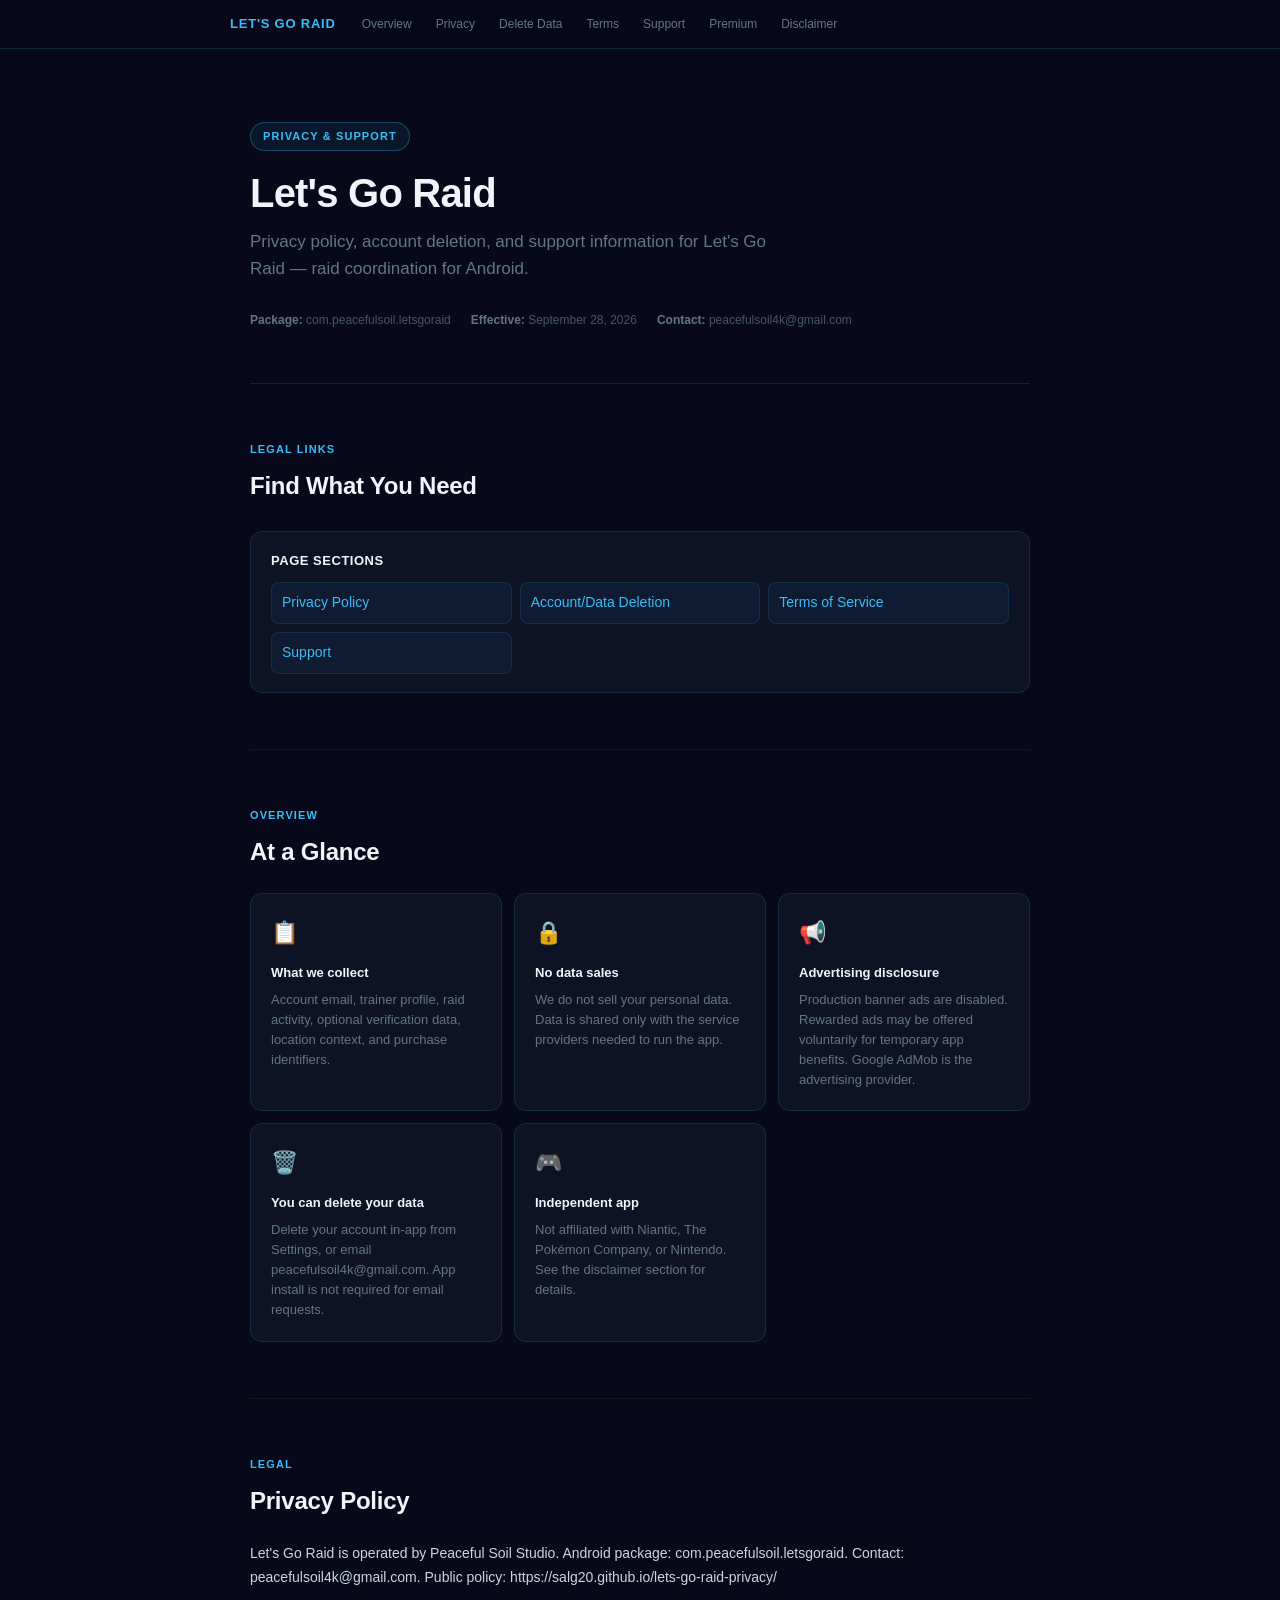
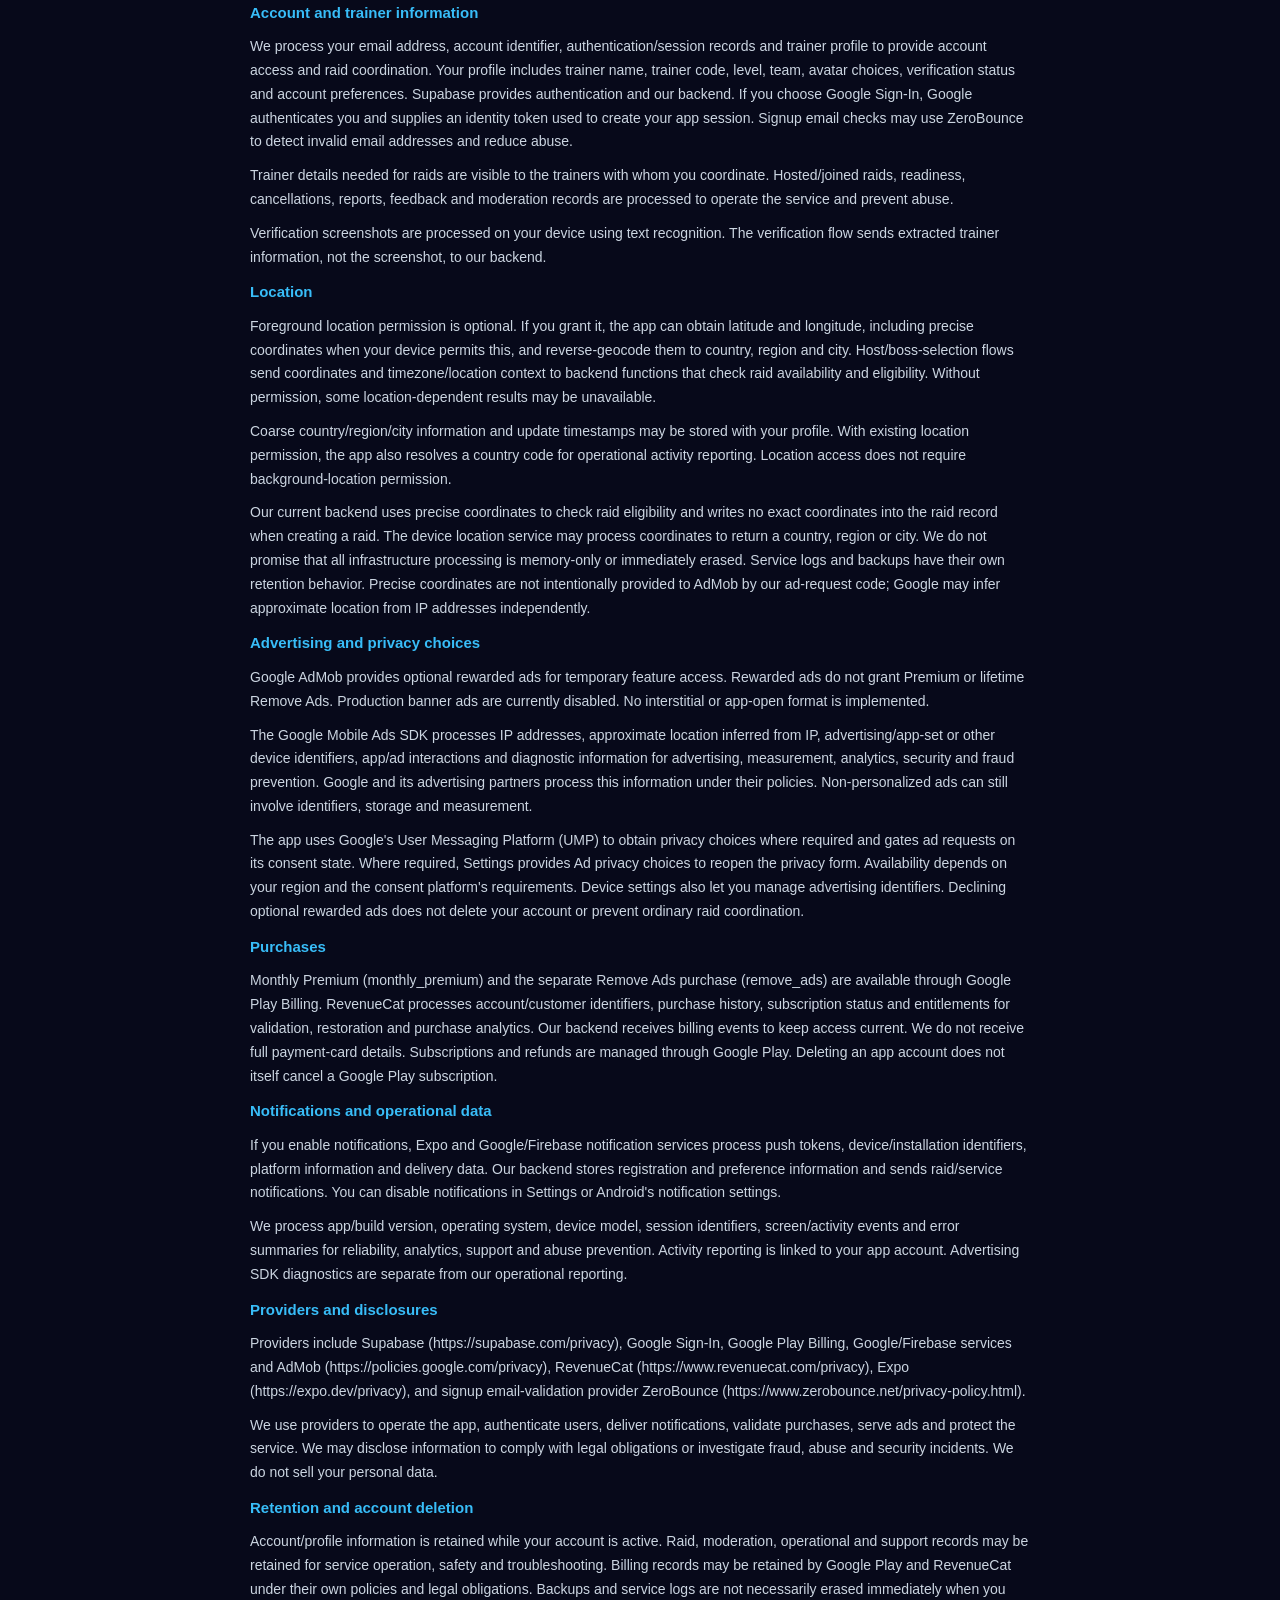
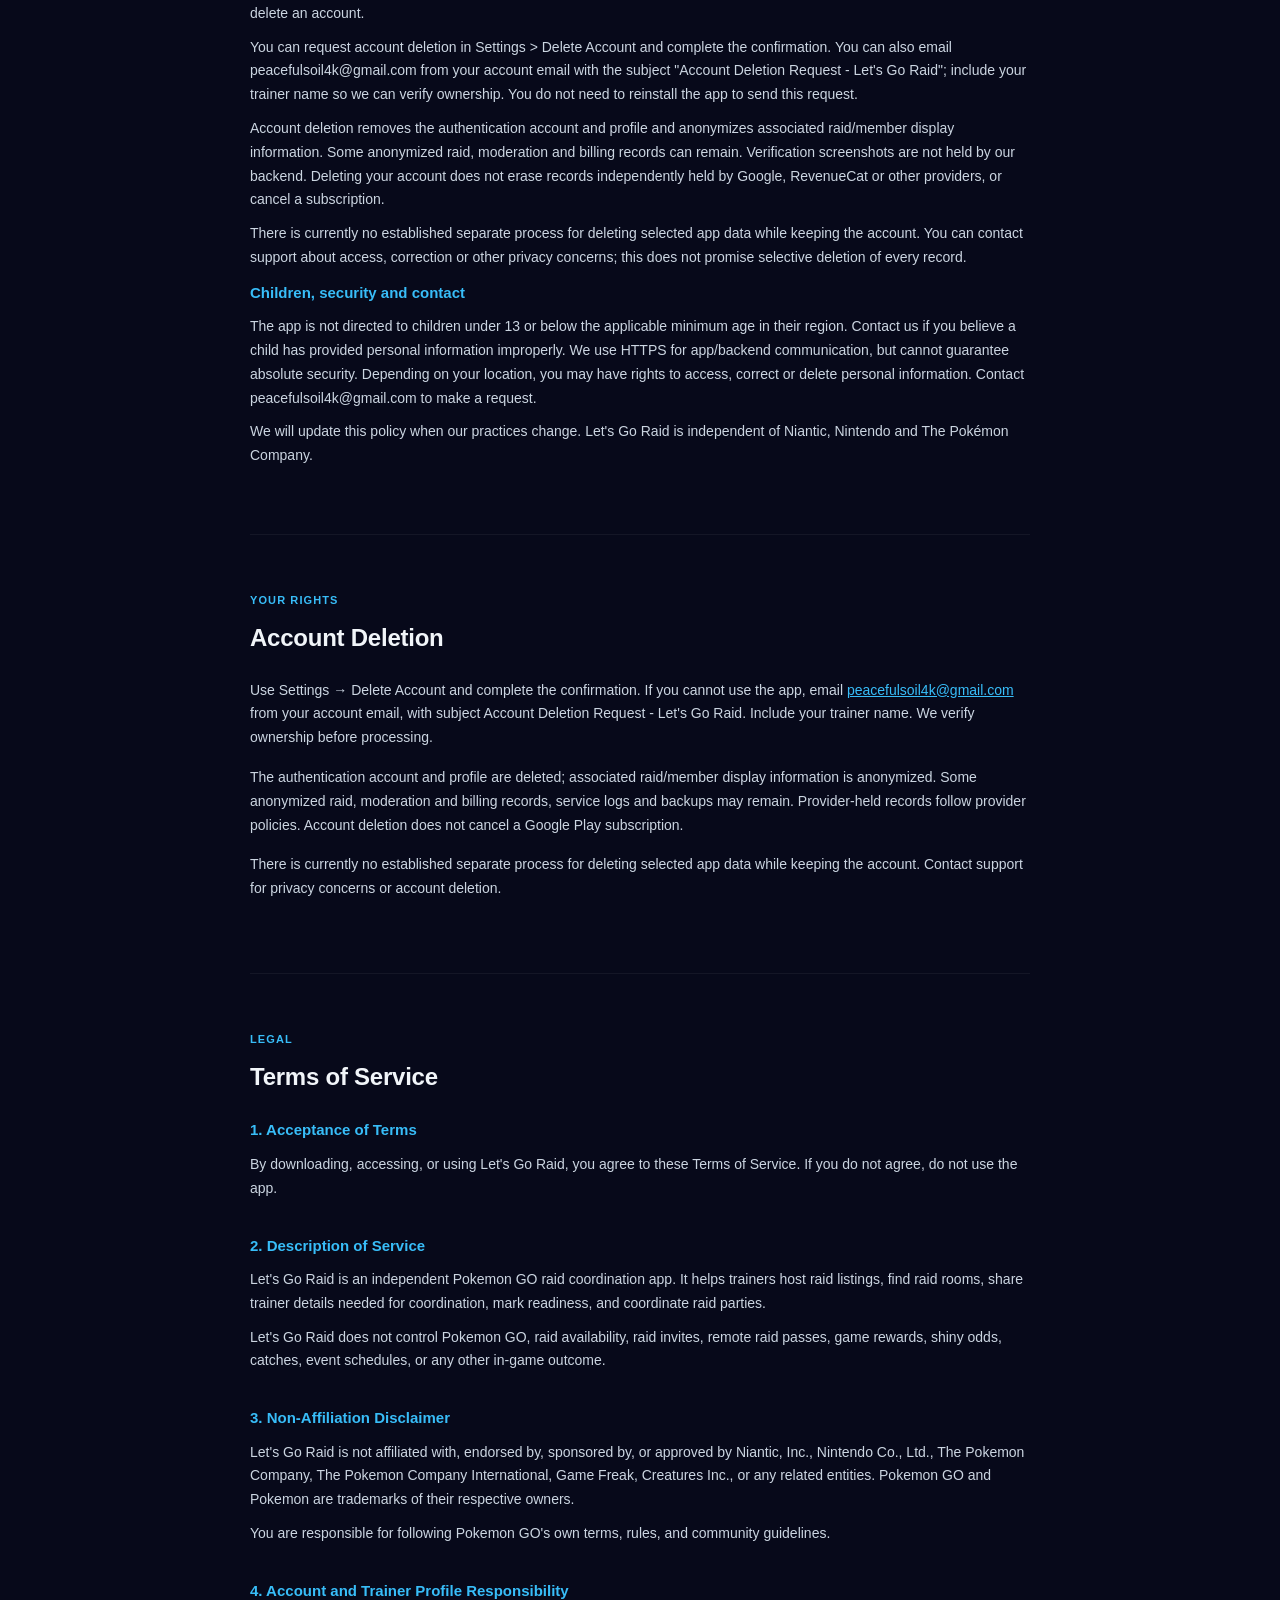
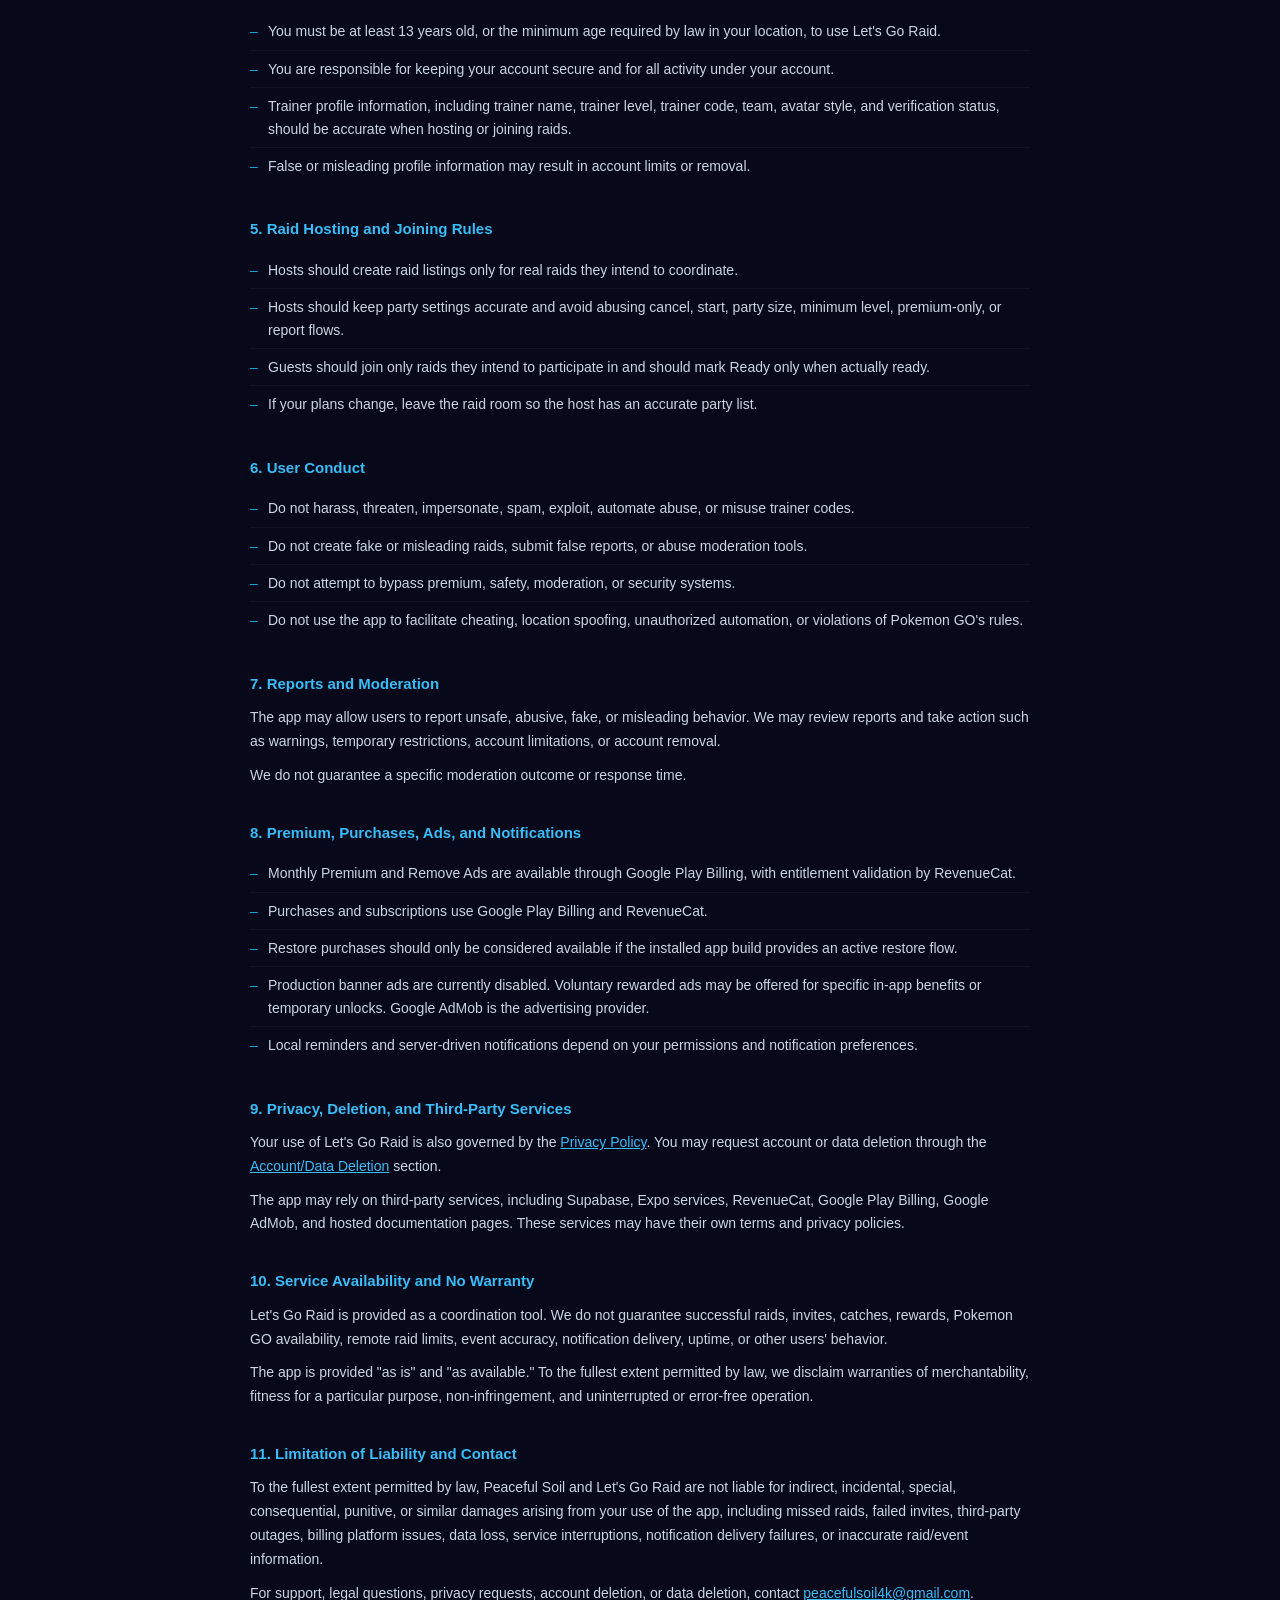
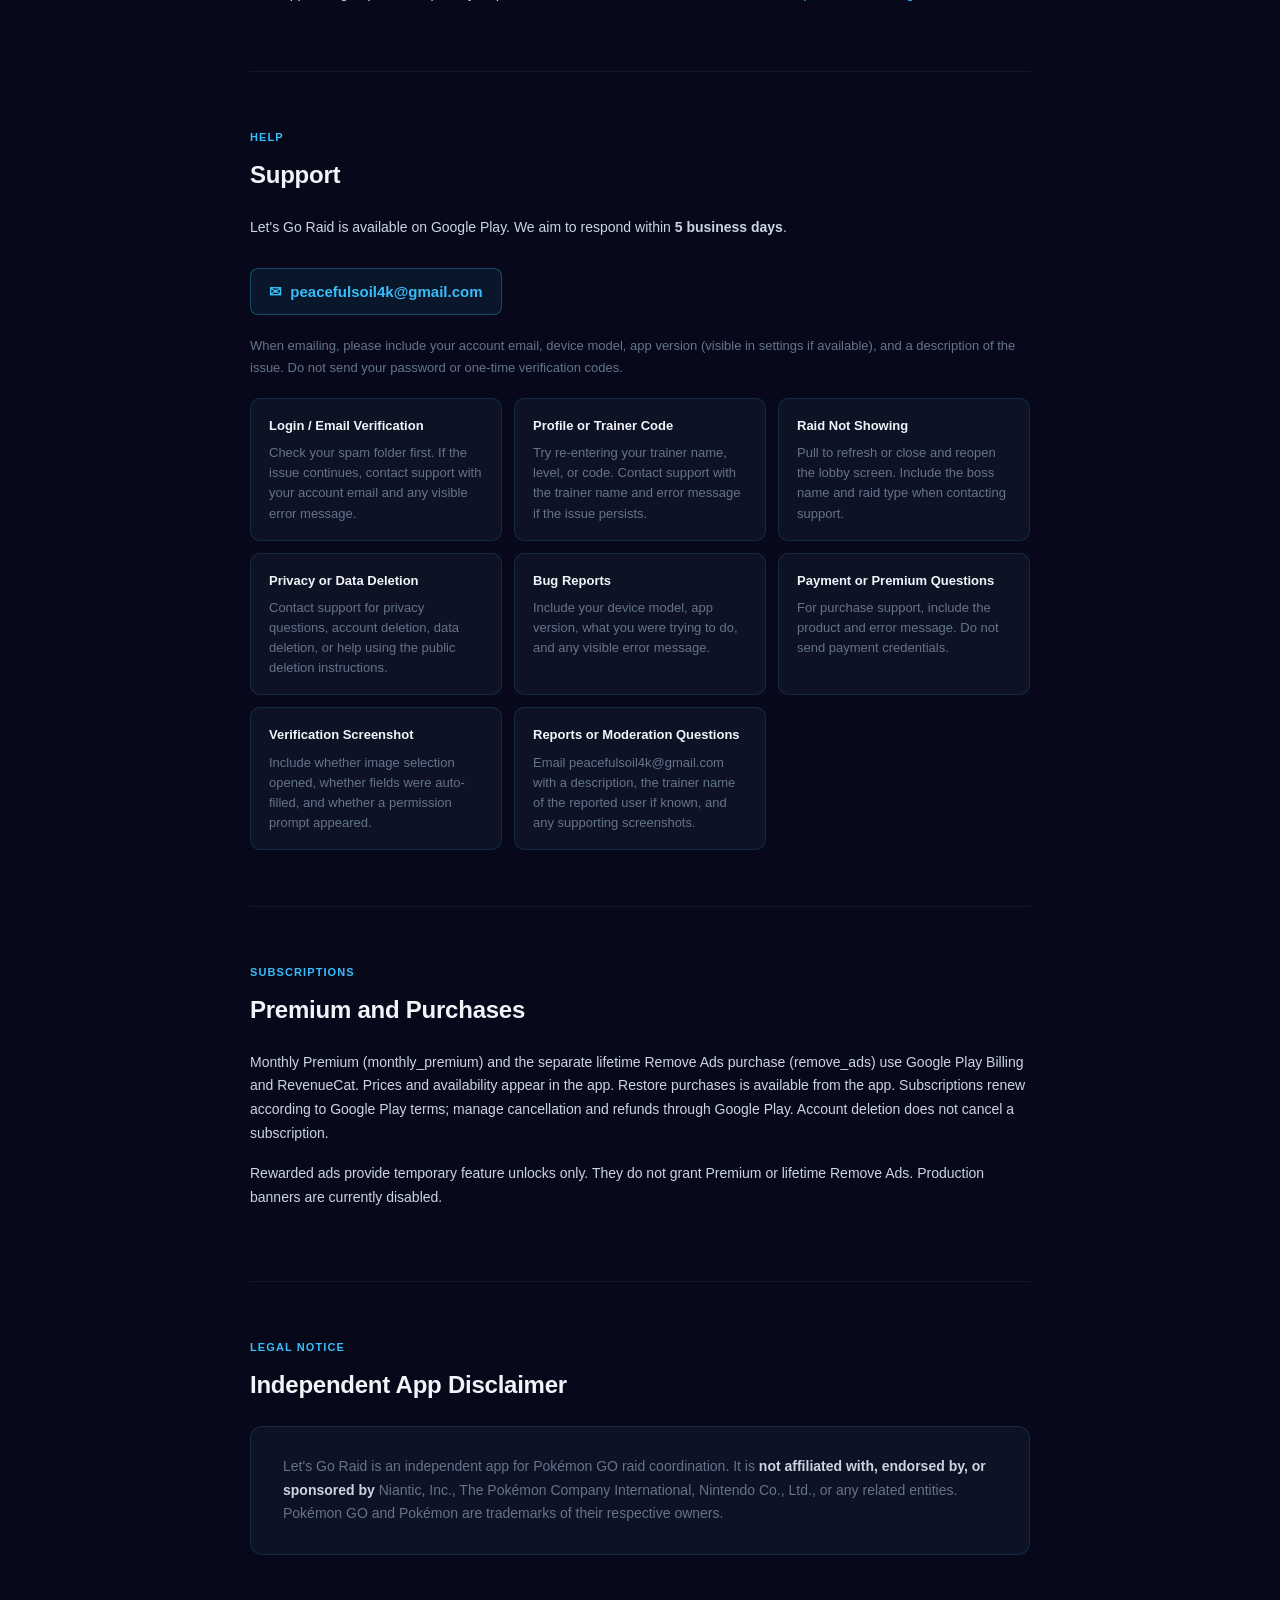
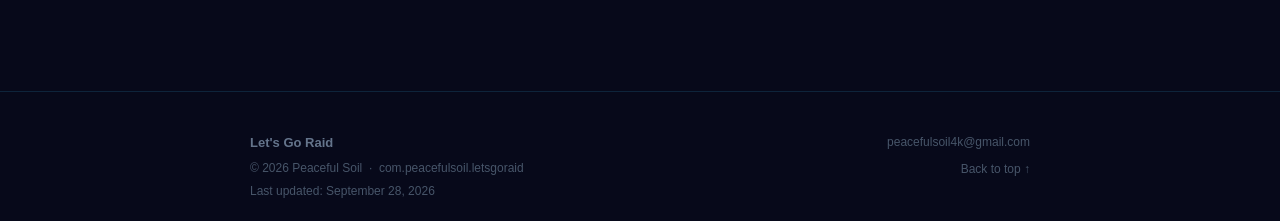
==== index.html @ a59a5933 "Update privacy disclosures and account deletion guidance" ====
<!DOCTYPE html>
<html lang="en">
<head>
  <meta charset="UTF-8" />
  <meta name="viewport" content="width=device-width, initial-scale=1.0" />
  <title>Let's Go Raid – Privacy &amp; Support</title>
  <style>
    *, *::before, *::after { box-sizing: border-box; margin: 0; padding: 0; }

    :root {
      --bg: #07091a;
      --surface: #0d1225;
      --surface2: #111830;
      --border: rgba(56, 189, 248, 0.15);
      --border-strong: rgba(56, 189, 248, 0.3);
      --accent: #38bdf8;
      --accent-dim: #0ea5e9;
      --accent-glow: rgba(56, 189, 248, 0.08);
      --text: #cbd5e1;
      --text-bright: #f1f5f9;
      --text-muted: #64748b;
      --text-dim: #475569;
      --green: #34d399;
      --green-bg: rgba(52, 211, 153, 0.07);
      --green-border: rgba(52, 211, 153, 0.28);
    }

    html { scroll-behavior: smooth; }

    body {
      font-family: -apple-system, BlinkMacSystemFont, "Segoe UI", Roboto, Helvetica, Arial, sans-serif;
      background: var(--bg);
      color: var(--text);
      line-height: 1.7;
    }

    /* NAV */
    nav {
      position: sticky;
      top: 0;
      z-index: 50;
      background: rgba(7, 9, 26, 0.94);
      backdrop-filter: blur(12px);
      border-bottom: 1px solid var(--border);
      padding: 0 20px;
    }
    .nav-inner {
      max-width: 820px;
      margin: 0 auto;
      display: flex;
      align-items: center;
      gap: 4px;
      height: 48px;
      overflow-x: auto;
      scrollbar-width: none;
    }
    .nav-inner::-webkit-scrollbar { display: none; }
    .nav-brand {
      font-size: 13px;
      font-weight: 800;
      color: var(--accent);
      letter-spacing: 0.06em;
      text-transform: uppercase;
      white-space: nowrap;
      margin-right: 12px;
      text-decoration: none;
    }
    .nav-link {
      font-size: 12px;
      color: var(--text-muted);
      text-decoration: none;
      white-space: nowrap;
      padding: 6px 10px;
      border-radius: 6px;
      transition: color 0.2s, background 0.2s;
    }
    .nav-link:hover { color: var(--accent); background: var(--accent-glow); }

    /* LAYOUT */
    .container {
      max-width: 820px;
      margin: 0 auto;
      padding: 0 20px 80px;
    }

    /* HERO */
    .hero {
      padding: 72px 0 52px;
      border-bottom: 1px solid var(--border);
    }
    .hero-badge {
      display: inline-flex;
      align-items: center;
      gap: 6px;
      font-size: 11px;
      font-weight: 700;
      letter-spacing: 0.1em;
      text-transform: uppercase;
      color: var(--accent);
      background: var(--accent-glow);
      border: 1px solid var(--border-strong);
      border-radius: 999px;
      padding: 4px 12px;
      margin-bottom: 20px;
    }
    .hero h1 {
      font-size: 40px;
      font-weight: 900;
      color: var(--text-bright);
      line-height: 1.12;
      margin-bottom: 14px;
      letter-spacing: -0.02em;
    }
    .hero-sub {
      font-size: 17px;
      color: var(--text-muted);
      margin-bottom: 28px;
      max-width: 520px;
      line-height: 1.55;
    }
    .hero-meta {
      display: flex;
      flex-wrap: wrap;
      gap: 20px;
    }
    .hero-meta-item {
      font-size: 12px;
      color: var(--text-dim);
    }
    .hero-meta-item strong { color: var(--text-muted); }

    /* SECTION */
    section {
      padding: 56px 0;
      border-bottom: 1px solid rgba(255,255,255,0.05);
    }
    section:last-of-type { border-bottom: none; }
    .section-label {
      font-size: 11px;
      font-weight: 700;
      letter-spacing: 0.1em;
      text-transform: uppercase;
      color: var(--accent);
      margin-bottom: 8px;
    }
    .section-title {
      font-size: 24px;
      font-weight: 800;
      color: var(--text-bright);
      margin-bottom: 20px;
      letter-spacing: -0.01em;
    }

    /* SUMMARY CARDS */
    .cards-grid {
      display: grid;
      grid-template-columns: repeat(auto-fill, minmax(230px, 1fr));
      gap: 12px;
      margin-top: 4px;
    }
    .card {
      background: var(--surface);
      border: 1px solid var(--border);
      border-radius: 12px;
      padding: 20px;
      transition: border-color 0.2s, background 0.2s;
    }
    .card:hover {
      border-color: var(--border-strong);
      background: var(--surface2);
    }
    .card-icon { font-size: 22px; margin-bottom: 10px; display: block; }
    .card-title {
      font-size: 13px;
      font-weight: 700;
      color: var(--text-bright);
      margin-bottom: 6px;
    }
    .card-body {
      font-size: 13px;
      color: var(--text-muted);
      line-height: 1.55;
    }

    /* TABLE OF CONTENTS */
    .toc-panel {
      background: var(--surface);
      border: 1px solid var(--border);
      border-radius: 12px;
      padding: 18px 20px;
      margin-top: 24px;
    }
    .toc-title {
      font-size: 13px;
      font-weight: 800;
      color: var(--text-bright);
      margin-bottom: 10px;
      letter-spacing: 0.04em;
      text-transform: uppercase;
    }
    .toc-links {
      display: grid;
      grid-template-columns: repeat(auto-fit, minmax(180px, 1fr));
      gap: 8px;
    }
    .toc-links a {
      color: var(--accent);
      text-decoration: none;
      font-size: 14px;
      padding: 8px 10px;
      border-radius: 8px;
      background: rgba(56, 189, 248, 0.06);
      border: 1px solid rgba(56, 189, 248, 0.12);
    }
    .toc-links a:hover { background: var(--accent-glow); }
    /* POLICY CONTENT */
    .policy-section { margin-bottom: 32px; }
    .policy-section:last-child { margin-bottom: 0; }
    .policy-h2 {
      font-size: 15px;
      font-weight: 700;
      color: var(--accent);
      margin-bottom: 10px;
    }
    .policy-p {
      font-size: 14px;
      color: var(--text);
      margin-bottom: 10px;
      line-height: 1.7;
    }
    .policy-ul {
      list-style: none;
      margin: 8px 0 12px;
      padding: 0;
    }
    .policy-ul li {
      font-size: 14px;
      color: var(--text);
      padding: 7px 0 7px 18px;
      border-bottom: 1px solid rgba(255,255,255,0.04);
      position: relative;
      line-height: 1.6;
    }
    .policy-ul li::before {
      content: "–";
      position: absolute;
      left: 0;
      color: var(--accent-dim);
    }
    .policy-ul li:last-child { border-bottom: none; }
    .policy-ul li strong { color: var(--text-bright); }
    .policy-ul a { color: var(--accent); }

    /* CALLOUT BOXES */
    .callout {
      border-radius: 10px;
      padding: 20px 24px;
      margin: 20px 0;
    }
    .callout-green {
      background: var(--green-bg);
      border: 1px solid var(--green-border);
    }
    .callout-blue {
      background: var(--accent-glow);
      border: 1px solid var(--border-strong);
    }
    .callout-title {
      font-size: 13px;
      font-weight: 700;
      margin-bottom: 10px;
    }
    .callout-green .callout-title { color: var(--green); }
    .callout-blue .callout-title { color: var(--accent); }
    .callout-body {
      font-size: 14px;
      color: var(--text);
      line-height: 1.65;
    }
    .callout-body a { color: var(--accent); }
    .callout-body strong { color: var(--text-bright); }

    /* DELETION STEPS */
    .deletion-steps {
      display: grid;
      grid-template-columns: repeat(auto-fill, minmax(210px, 1fr));
      gap: 12px;
      margin: 20px 0;
    }
    .deletion-step {
      background: var(--surface);
      border: 1px solid var(--border);
      border-radius: 10px;
      padding: 16px 18px;
    }
    .deletion-step-num {
      font-size: 11px;
      font-weight: 700;
      color: var(--accent);
      letter-spacing: 0.08em;
      text-transform: uppercase;
      margin-bottom: 6px;
    }
    .deletion-step-title {
      font-size: 13px;
      font-weight: 700;
      color: var(--text-bright);
      margin-bottom: 4px;
    }
    .deletion-step-body {
      font-size: 13px;
      color: var(--text-muted);
      line-height: 1.5;
    }
    .deletion-step-body a { color: var(--accent); }
    .deletion-step-body em { font-style: italic; }

    /* SUPPORT TOPICS */
    .support-topics {
      display: grid;
      grid-template-columns: repeat(auto-fill, minmax(250px, 1fr));
      gap: 12px;
      margin-top: 20px;
    }
    .support-topic {
      background: var(--surface);
      border: 1px solid var(--border);
      border-radius: 10px;
      padding: 16px 18px;
    }
    .support-topic-title {
      font-size: 13px;
      font-weight: 700;
      color: var(--text-bright);
      margin-bottom: 6px;
    }
    .support-topic-body {
      font-size: 13px;
      color: var(--text-muted);
      line-height: 1.55;
    }

    /* EMAIL BUTTON */
    a { color: var(--accent); text-decoration: underline; }
    .email-link {
      display: inline-flex;
      align-items: center;
      gap: 8px;
      font-size: 15px;
      font-weight: 600;
      color: var(--accent);
      text-decoration: none;
      background: var(--accent-glow);
      border: 1px solid var(--border-strong);
      border-radius: 8px;
      padding: 10px 18px;
      margin: 12px 0;
      transition: background 0.2s, border-color 0.2s;
    }
    .email-link:hover {
      background: rgba(56, 189, 248, 0.14);
      border-color: var(--accent);
    }

    /* DISCLAIMER */
    .disclaimer-box {
      background: var(--surface);
      border: 1px solid var(--border);
      border-radius: 12px;
      padding: 28px 32px;
    }
    .disclaimer-box p {
      font-size: 14px;
      color: var(--text-muted);
      line-height: 1.7;
    }
    .disclaimer-box strong { color: var(--text); }

    /* FOOTER */
    footer {
      padding: 40px 0 20px;
      border-top: 1px solid var(--border);
    }
    .footer-inner {
      display: flex;
      flex-wrap: wrap;
      justify-content: space-between;
      align-items: flex-start;
      gap: 16px;
    }
    .footer-brand {
      font-size: 13px;
      font-weight: 700;
      color: var(--text-muted);
    }
    .footer-copy {
      font-size: 12px;
      color: var(--text-dim);
      margin-top: 4px;
    }
    .footer-links {
      display: flex;
      flex-direction: column;
      align-items: flex-end;
      gap: 6px;
    }
    .footer-links a {
      font-size: 12px;
      color: var(--text-dim);
      text-decoration: none;
    }
    .footer-links a:hover { color: var(--accent); }

    /* BODY HELPERS */
    .body-text {
      font-size: 14px;
      color: var(--text);
      margin-bottom: 16px;
      line-height: 1.7;
    }
    .body-text-muted {
      font-size: 13px;
      color: var(--text-muted);
      margin-bottom: 16px;
      line-height: 1.65;
    }

    /* RESPONSIVE */
    @media (max-width: 600px) {
      .hero h1 { font-size: 28px; }
      .hero-sub { font-size: 15px; }
      .section-title { font-size: 20px; }
      .cards-grid { grid-template-columns: 1fr; }
      .deletion-steps { grid-template-columns: 1fr; }
      .support-topics { grid-template-columns: 1fr; }
      .disclaimer-box { padding: 20px; }
      .footer-links { align-items: flex-start; }
      nav { padding: 0 12px; }
      .container { padding: 0 16px 60px; }
      .callout { padding: 16px 18px; }
    }
  </style>
</head>
<body>

  <!-- STICKY NAV -->
  <nav>
    <div class="nav-inner">
      <a class="nav-brand" href="#top">Let's Go Raid</a>
      <a class="nav-link" href="#summary">Overview</a>
      <a class="nav-link" href="#privacy">Privacy</a>
      <a class="nav-link" href="#deletion">Delete Data</a>
      <a class="nav-link" href="#terms">Terms</a>
      <a class="nav-link" href="#support">Support</a>
      <a class="nav-link" href="#premium">Premium</a>
      <a class="nav-link" href="#disclaimer">Disclaimer</a>
    </div>
  </nav>

  <div class="container" id="top">

    <!-- HERO -->
    <div class="hero">
      <div class="hero-badge">Privacy &amp; Support</div>
      <h1>Let's Go Raid</h1>
      <p class="hero-sub">Privacy policy, account deletion, and support information for Let's Go Raid — raid coordination for Android.</p>
      <div class="hero-meta">
        <span class="hero-meta-item"><strong>Package:</strong> com.peacefulsoil.letsgoraid</span>
        <span class="hero-meta-item"><strong>Effective:</strong> September 28, 2026</span>
        <span class="hero-meta-item"><strong>Contact:</strong> peacefulsoil4k@gmail.com</span>
      </div>
    </div>

    <!-- TABLE OF CONTENTS -->
    <section id="toc">
      <div class="section-label">Legal Links</div>
      <div class="section-title">Find What You Need</div>
      <div class="toc-panel">
        <div class="toc-title">Page sections</div>
        <div class="toc-links">
          <a href="#privacy">Privacy Policy</a>
          <a href="#deletion">Account/Data Deletion</a>
          <a href="#terms">Terms of Service</a>
          <a href="#support">Support</a>
        </div>
      </div>
    </section>
    <!-- QUICK SUMMARY -->
    <section id="summary">
      <div class="section-label">Overview</div>
      <div class="section-title">At a Glance</div>
      <div class="cards-grid">
        <div class="card">
          <span class="card-icon">📋</span>
          <div class="card-title">What we collect</div>
          <div class="card-body">Account email, trainer profile, raid activity, optional verification data, location context, and purchase identifiers.</div>
        </div>
        <div class="card">
          <span class="card-icon">🔒</span>
          <div class="card-title">No data sales</div>
          <div class="card-body">We do not sell your personal data. Data is shared only with the service providers needed to run the app.</div>
        </div>
        <div class="card">
          <span class="card-icon">📢</span>
          <div class="card-title">Advertising disclosure</div>
          <div class="card-body">Production banner ads are disabled. Rewarded ads may be offered voluntarily for temporary app benefits. Google AdMob is the advertising provider.</div>
        </div>
        <div class="card">
          <span class="card-icon">🗑️</span>
          <div class="card-title">You can delete your data</div>
          <div class="card-body">Delete your account in-app from Settings, or email peacefulsoil4k@gmail.com. App install is not required for email requests.</div>
        </div>
        <div class="card">
          <span class="card-icon">🎮</span>
          <div class="card-title">Independent app</div>
          <div class="card-body">Not affiliated with Niantic, The Pokémon Company, or Nintendo. See the disclaimer section for details.</div>
        </div>
      </div>
    </section>

    <!-- PRIVACY POLICY -->
    <section id="privacy"><div class="section-label">Legal</div><div class="section-title">Privacy Policy</div>
<p class="policy-p">Let's Go Raid is operated by Peaceful Soil Studio. Android package: com.peacefulsoil.letsgoraid. Contact: peacefulsoil4k@gmail.com. Public policy: https://salg20.github.io/lets-go-raid-privacy/</p>
<h3 class="policy-h2">Account and trainer information</h3>
<p class="policy-p">We process your email address, account identifier, authentication/session records and trainer profile to provide account access and raid coordination. Your profile includes trainer name, trainer code, level, team, avatar choices, verification status and account preferences. Supabase provides authentication and our backend. If you choose Google Sign-In, Google authenticates you and supplies an identity token used to create your app session. Signup email checks may use ZeroBounce to detect invalid email addresses and reduce abuse.</p>
<p class="policy-p">Trainer details needed for raids are visible to the trainers with whom you coordinate. Hosted/joined raids, readiness, cancellations, reports, feedback and moderation records are processed to operate the service and prevent abuse.</p>
<p class="policy-p">Verification screenshots are processed on your device using text recognition. The verification flow sends extracted trainer information, not the screenshot, to our backend.</p>
<h3 class="policy-h2">Location</h3>
<p class="policy-p">Foreground location permission is optional. If you grant it, the app can obtain latitude and longitude, including precise coordinates when your device permits this, and reverse-geocode them to country, region and city. Host/boss-selection flows send coordinates and timezone/location context to backend functions that check raid availability and eligibility. Without permission, some location-dependent results may be unavailable.</p>
<p class="policy-p">Coarse country/region/city information and update timestamps may be stored with your profile. With existing location permission, the app also resolves a country code for operational activity reporting. Location access does not require background-location permission.</p>
<p class="policy-p">Our current backend uses precise coordinates to check raid eligibility and writes no exact coordinates into the raid record when creating a raid. The device location service may process coordinates to return a country, region or city. We do not promise that all infrastructure processing is memory-only or immediately erased. Service logs and backups have their own retention behavior. Precise coordinates are not intentionally provided to AdMob by our ad-request code; Google may infer approximate location from IP addresses independently.</p>
<h3 class="policy-h2">Advertising and privacy choices</h3>
<p class="policy-p">Google AdMob provides optional rewarded ads for temporary feature access. Rewarded ads do not grant Premium or lifetime Remove Ads. Production banner ads are currently disabled. No interstitial or app-open format is implemented.</p>
<p class="policy-p">The Google Mobile Ads SDK processes IP addresses, approximate location inferred from IP, advertising/app-set or other device identifiers, app/ad interactions and diagnostic information for advertising, measurement, analytics, security and fraud prevention. Google and its advertising partners process this information under their policies. Non-personalized ads can still involve identifiers, storage and measurement.</p>
<p class="policy-p">The app uses Google's User Messaging Platform (UMP) to obtain privacy choices where required and gates ad requests on its consent state. Where required, Settings provides Ad privacy choices to reopen the privacy form. Availability depends on your region and the consent platform's requirements. Device settings also let you manage advertising identifiers. Declining optional rewarded ads does not delete your account or prevent ordinary raid coordination.</p>
<h3 class="policy-h2">Purchases</h3>
<p class="policy-p">Monthly Premium (monthly_premium) and the separate Remove Ads purchase (remove_ads) are available through Google Play Billing. RevenueCat processes account/customer identifiers, purchase history, subscription status and entitlements for validation, restoration and purchase analytics. Our backend receives billing events to keep access current. We do not receive full payment-card details. Subscriptions and refunds are managed through Google Play. Deleting an app account does not itself cancel a Google Play subscription.</p>
<h3 class="policy-h2">Notifications and operational data</h3>
<p class="policy-p">If you enable notifications, Expo and Google/Firebase notification services process push tokens, device/installation identifiers, platform information and delivery data. Our backend stores registration and preference information and sends raid/service notifications. You can disable notifications in Settings or Android's notification settings.</p>
<p class="policy-p">We process app/build version, operating system, device model, session identifiers, screen/activity events and error summaries for reliability, analytics, support and abuse prevention. Activity reporting is linked to your app account. Advertising SDK diagnostics are separate from our operational reporting.</p>
<h3 class="policy-h2">Providers and disclosures</h3>
<p class="policy-p">Providers include Supabase (https://supabase.com/privacy), Google Sign-In, Google Play Billing, Google/Firebase services and AdMob (https://policies.google.com/privacy), RevenueCat (https://www.revenuecat.com/privacy), Expo (https://expo.dev/privacy), and signup email-validation provider ZeroBounce (https://www.zerobounce.net/privacy-policy.html).</p>
<p class="policy-p">We use providers to operate the app, authenticate users, deliver notifications, validate purchases, serve ads and protect the service. We may disclose information to comply with legal obligations or investigate fraud, abuse and security incidents. We do not sell your personal data.</p>
<h3 class="policy-h2">Retention and account deletion</h3>
<p class="policy-p">Account/profile information is retained while your account is active. Raid, moderation, operational and support records may be retained for service operation, safety and troubleshooting. Billing records may be retained by Google Play and RevenueCat under their own policies and legal obligations. Backups and service logs are not necessarily erased immediately when you delete an account.</p>
<p class="policy-p">You can request account deletion in Settings > Delete Account and complete the confirmation. You can also email peacefulsoil4k@gmail.com from your account email with the subject &quot;Account Deletion Request - Let's Go Raid&quot;; include your trainer name so we can verify ownership. You do not need to reinstall the app to send this request.</p>
<p class="policy-p">Account deletion removes the authentication account and profile and anonymizes associated raid/member display information. Some anonymized raid, moderation and billing records can remain. Verification screenshots are not held by our backend. Deleting your account does not erase records independently held by Google, RevenueCat or other providers, or cancel a subscription.</p>
<p class="policy-p">There is currently no established separate process for deleting selected app data while keeping the account. You can contact support about access, correction or other privacy concerns; this does not promise selective deletion of every record.</p>
<h3 class="policy-h2">Children, security and contact</h3>
<p class="policy-p">The app is not directed to children under 13 or below the applicable minimum age in their region. Contact us if you believe a child has provided personal information improperly. We use HTTPS for app/backend communication, but cannot guarantee absolute security. Depending on your location, you may have rights to access, correct or delete personal information. Contact peacefulsoil4k@gmail.com to make a request.</p>
<p class="policy-p">We will update this policy when our practices change. Let's Go Raid is independent of Niantic, Nintendo and The Pokémon Company.
</p></section>

    <!-- DELETION -->
    <section id="deletion"><div class="section-label">Your Rights</div><div class="section-title">Account Deletion</div><p class="body-text">Use Settings &rarr; Delete Account and complete the confirmation. If you cannot use the app, email <a href="mailto:peacefulsoil4k@gmail.com">peacefulsoil4k@gmail.com</a> from your account email, with subject Account Deletion Request - Let's Go Raid. Include your trainer name. We verify ownership before processing.</p><p class="body-text">The authentication account and profile are deleted; associated raid/member display information is anonymized. Some anonymized raid, moderation and billing records, service logs and backups may remain. Provider-held records follow provider policies. Account deletion does not cancel a Google Play subscription.</p><p class="body-text">There is currently no established separate process for deleting selected app data while keeping the account. Contact support for privacy concerns or account deletion.</p></section>

    <!-- TERMS -->
    <section id="terms">
      <div class="section-label">Legal</div>
      <div class="section-title">Terms of Service</div>

      <div class="policy-section">
        <div class="policy-h2">1. Acceptance of Terms</div>
        <p class="policy-p">By downloading, accessing, or using Let's Go Raid, you agree to these Terms of Service. If you do not agree, do not use the app.</p>
      </div>

      <div class="policy-section">
        <div class="policy-h2">2. Description of Service</div>
        <p class="policy-p">Let's Go Raid is an independent Pokemon GO raid coordination app. It helps trainers host raid listings, find raid rooms, share trainer details needed for coordination, mark readiness, and coordinate raid parties.</p>
        <p class="policy-p">Let's Go Raid does not control Pokemon GO, raid availability, raid invites, remote raid passes, game rewards, shiny odds, catches, event schedules, or any other in-game outcome.</p>
      </div>

      <div class="policy-section">
        <div class="policy-h2">3. Non-Affiliation Disclaimer</div>
        <p class="policy-p">Let's Go Raid is not affiliated with, endorsed by, sponsored by, or approved by Niantic, Inc., Nintendo Co., Ltd., The Pokemon Company, The Pokemon Company International, Game Freak, Creatures Inc., or any related entities. Pokemon GO and Pokemon are trademarks of their respective owners.</p>
        <p class="policy-p">You are responsible for following Pokemon GO's own terms, rules, and community guidelines.</p>
      </div>

      <div class="policy-section">
        <div class="policy-h2">4. Account and Trainer Profile Responsibility</div>
        <ul class="policy-ul">
          <li>You must be at least 13 years old, or the minimum age required by law in your location, to use Let's Go Raid.</li>
          <li>You are responsible for keeping your account secure and for all activity under your account.</li>
          <li>Trainer profile information, including trainer name, trainer level, trainer code, team, avatar style, and verification status, should be accurate when hosting or joining raids.</li>
          <li>False or misleading profile information may result in account limits or removal.</li>
        </ul>
      </div>

      <div class="policy-section">
        <div class="policy-h2">5. Raid Hosting and Joining Rules</div>
        <ul class="policy-ul">
          <li>Hosts should create raid listings only for real raids they intend to coordinate.</li>
          <li>Hosts should keep party settings accurate and avoid abusing cancel, start, party size, minimum level, premium-only, or report flows.</li>
          <li>Guests should join only raids they intend to participate in and should mark Ready only when actually ready.</li>
          <li>If your plans change, leave the raid room so the host has an accurate party list.</li>
        </ul>
      </div>

      <div class="policy-section">
        <div class="policy-h2">6. User Conduct</div>
        <ul class="policy-ul">
          <li>Do not harass, threaten, impersonate, spam, exploit, automate abuse, or misuse trainer codes.</li>
          <li>Do not create fake or misleading raids, submit false reports, or abuse moderation tools.</li>
          <li>Do not attempt to bypass premium, safety, moderation, or security systems.</li>
          <li>Do not use the app to facilitate cheating, location spoofing, unauthorized automation, or violations of Pokemon GO's rules.</li>
        </ul>
      </div>

      <div class="policy-section">
        <div class="policy-h2">7. Reports and Moderation</div>
        <p class="policy-p">The app may allow users to report unsafe, abusive, fake, or misleading behavior. We may review reports and take action such as warnings, temporary restrictions, account limitations, or account removal.</p>
        <p class="policy-p">We do not guarantee a specific moderation outcome or response time.</p>
      </div>

      <div class="policy-section">
        <div class="policy-h2">8. Premium, Purchases, Ads, and Notifications</div>
        <ul class="policy-ul">
          <li>Monthly Premium and Remove Ads are available through Google Play Billing, with entitlement validation by RevenueCat.</li>
          <li>Purchases and subscriptions use Google Play Billing and RevenueCat.</li>
          <li>Restore purchases should only be considered available if the installed app build provides an active restore flow.</li>
          <li>Production banner ads are currently disabled. Voluntary rewarded ads may be offered for specific in-app benefits or temporary unlocks. Google AdMob is the advertising provider.</li>
          <li>Local reminders and server-driven notifications depend on your permissions and notification preferences.</li>
        </ul>
      </div>

      <div class="policy-section">
        <div class="policy-h2">9. Privacy, Deletion, and Third-Party Services</div>
        <p class="policy-p">Your use of Let's Go Raid is also governed by the <a href="#privacy">Privacy Policy</a>. You may request account or data deletion through the <a href="#deletion">Account/Data Deletion</a> section.</p>
        <p class="policy-p">The app may rely on third-party services, including Supabase, Expo services, RevenueCat, Google Play Billing, Google AdMob, and hosted documentation pages. These services may have their own terms and privacy policies.</p>
      </div>

      <div class="policy-section">
        <div class="policy-h2">10. Service Availability and No Warranty</div>
        <p class="policy-p">Let's Go Raid is provided as a coordination tool. We do not guarantee successful raids, invites, catches, rewards, Pokemon GO availability, remote raid limits, event accuracy, notification delivery, uptime, or other users' behavior.</p>
        <p class="policy-p">The app is provided "as is" and "as available." To the fullest extent permitted by law, we disclaim warranties of merchantability, fitness for a particular purpose, non-infringement, and uninterrupted or error-free operation.</p>
      </div>

      <div class="policy-section">
        <div class="policy-h2">11. Limitation of Liability and Contact</div>
        <p class="policy-p">To the fullest extent permitted by law, Peaceful Soil and Let's Go Raid are not liable for indirect, incidental, special, consequential, punitive, or similar damages arising from your use of the app, including missed raids, failed invites, third-party outages, billing platform issues, data loss, service interruptions, notification delivery failures, or inaccurate raid/event information.</p>
        <p class="policy-p">For support, legal questions, privacy requests, account deletion, or data deletion, contact <a href="mailto:peacefulsoil4k@gmail.com">peacefulsoil4k@gmail.com</a>.</p>
      </div>
    </section>
    <!-- SUPPORT -->
    <section id="support">
      <div class="section-label">Help</div>
      <div class="section-title">Support</div>

      <p class="body-text">Let's Go Raid is available on Google Play. We aim to respond within <strong>5 business days</strong>.</p>

      <a href="mailto:peacefulsoil4k@gmail.com" class="email-link">
        ✉ &nbsp;peacefulsoil4k@gmail.com
      </a>

      <p class="body-text-muted" style="margin-top:8px;">When emailing, please include your account email, device model, app version (visible in settings if available), and a description of the issue. Do not send your password or one-time verification codes.</p>

      <div class="support-topics">
        <div class="support-topic">
          <div class="support-topic-title">Login / Email Verification</div>
          <div class="support-topic-body">Check your spam folder first. If the issue continues, contact support with your account email and any visible error message.</div>
        </div>
        <div class="support-topic">
          <div class="support-topic-title">Profile or Trainer Code</div>
          <div class="support-topic-body">Try re-entering your trainer name, level, or code. Contact support with the trainer name and error message if the issue persists.</div>
        </div>
        <div class="support-topic">
          <div class="support-topic-title">Raid Not Showing</div>
          <div class="support-topic-body">Pull to refresh or close and reopen the lobby screen. Include the boss name and raid type when contacting support.</div>
        </div>
        <div class="support-topic">
          <div class="support-topic-title">Privacy or Data Deletion</div>
          <div class="support-topic-body">Contact support for privacy questions, account deletion, data deletion, or help using the public deletion instructions.</div>
        </div>
        <div class="support-topic">
          <div class="support-topic-title">Bug Reports</div>
          <div class="support-topic-body">Include your device model, app version, what you were trying to do, and any visible error message.</div>
        </div>        <div class="support-topic">
          <div class="support-topic-title">Payment or Premium Questions</div>
          <div class="support-topic-body">For purchase support, include the product and error message. Do not send payment credentials.</div>
        </div>
        <div class="support-topic">
          <div class="support-topic-title">Verification Screenshot</div>
          <div class="support-topic-body">Include whether image selection opened, whether fields were auto-filled, and whether a permission prompt appeared.</div>
        </div>
        <div class="support-topic">
          <div class="support-topic-title">Reports or Moderation Questions</div>
          <div class="support-topic-body">Email peacefulsoil4k@gmail.com with a description, the trainer name of the reported user if known, and any supporting screenshots.</div>
        </div>
      </div>
    </section>

    <!-- PREMIUM -->
    <section id="premium"><div class="section-label">Subscriptions</div><div class="section-title">Premium and Purchases</div><p class="body-text">Monthly Premium (monthly_premium) and the separate lifetime Remove Ads purchase (remove_ads) use Google Play Billing and RevenueCat. Prices and availability appear in the app. Restore purchases is available from the app. Subscriptions renew according to Google Play terms; manage cancellation and refunds through Google Play. Account deletion does not cancel a subscription.</p><p class="body-text">Rewarded ads provide temporary feature unlocks only. They do not grant Premium or lifetime Remove Ads. Production banners are currently disabled.</p></section>

    <!-- DISCLAIMER -->
    <section id="disclaimer">
      <div class="section-label">Legal Notice</div>
      <div class="section-title">Independent App Disclaimer</div>
      <div class="disclaimer-box">
        <p>Let's Go Raid is an independent app for Pokémon GO raid coordination. It is <strong>not affiliated with, endorsed by, or sponsored by</strong> Niantic, Inc., The Pokémon Company International, Nintendo Co., Ltd., or any related entities. Pokémon GO and Pokémon are trademarks of their respective owners.</p>
      </div>
    </section>

  </div><!-- /container -->

  <!-- FOOTER -->
  <footer>
    <div class="container" style="padding-bottom:0;">
      <div class="footer-inner">
        <div>
          <div class="footer-brand">Let's Go Raid</div>
          <div class="footer-copy">&copy; 2026 Peaceful Soil &nbsp;·&nbsp; com.peacefulsoil.letsgoraid</div>
          <div class="footer-copy" style="margin-top:2px;">Last updated: September 28, 2026</div>
        </div>
        <div class="footer-links">
          <a href="mailto:peacefulsoil4k@gmail.com">peacefulsoil4k@gmail.com</a>
          <a href="#top">Back to top ↑</a>
        </div>
      </div>
    </div>
  </footer>

</body>
</html>
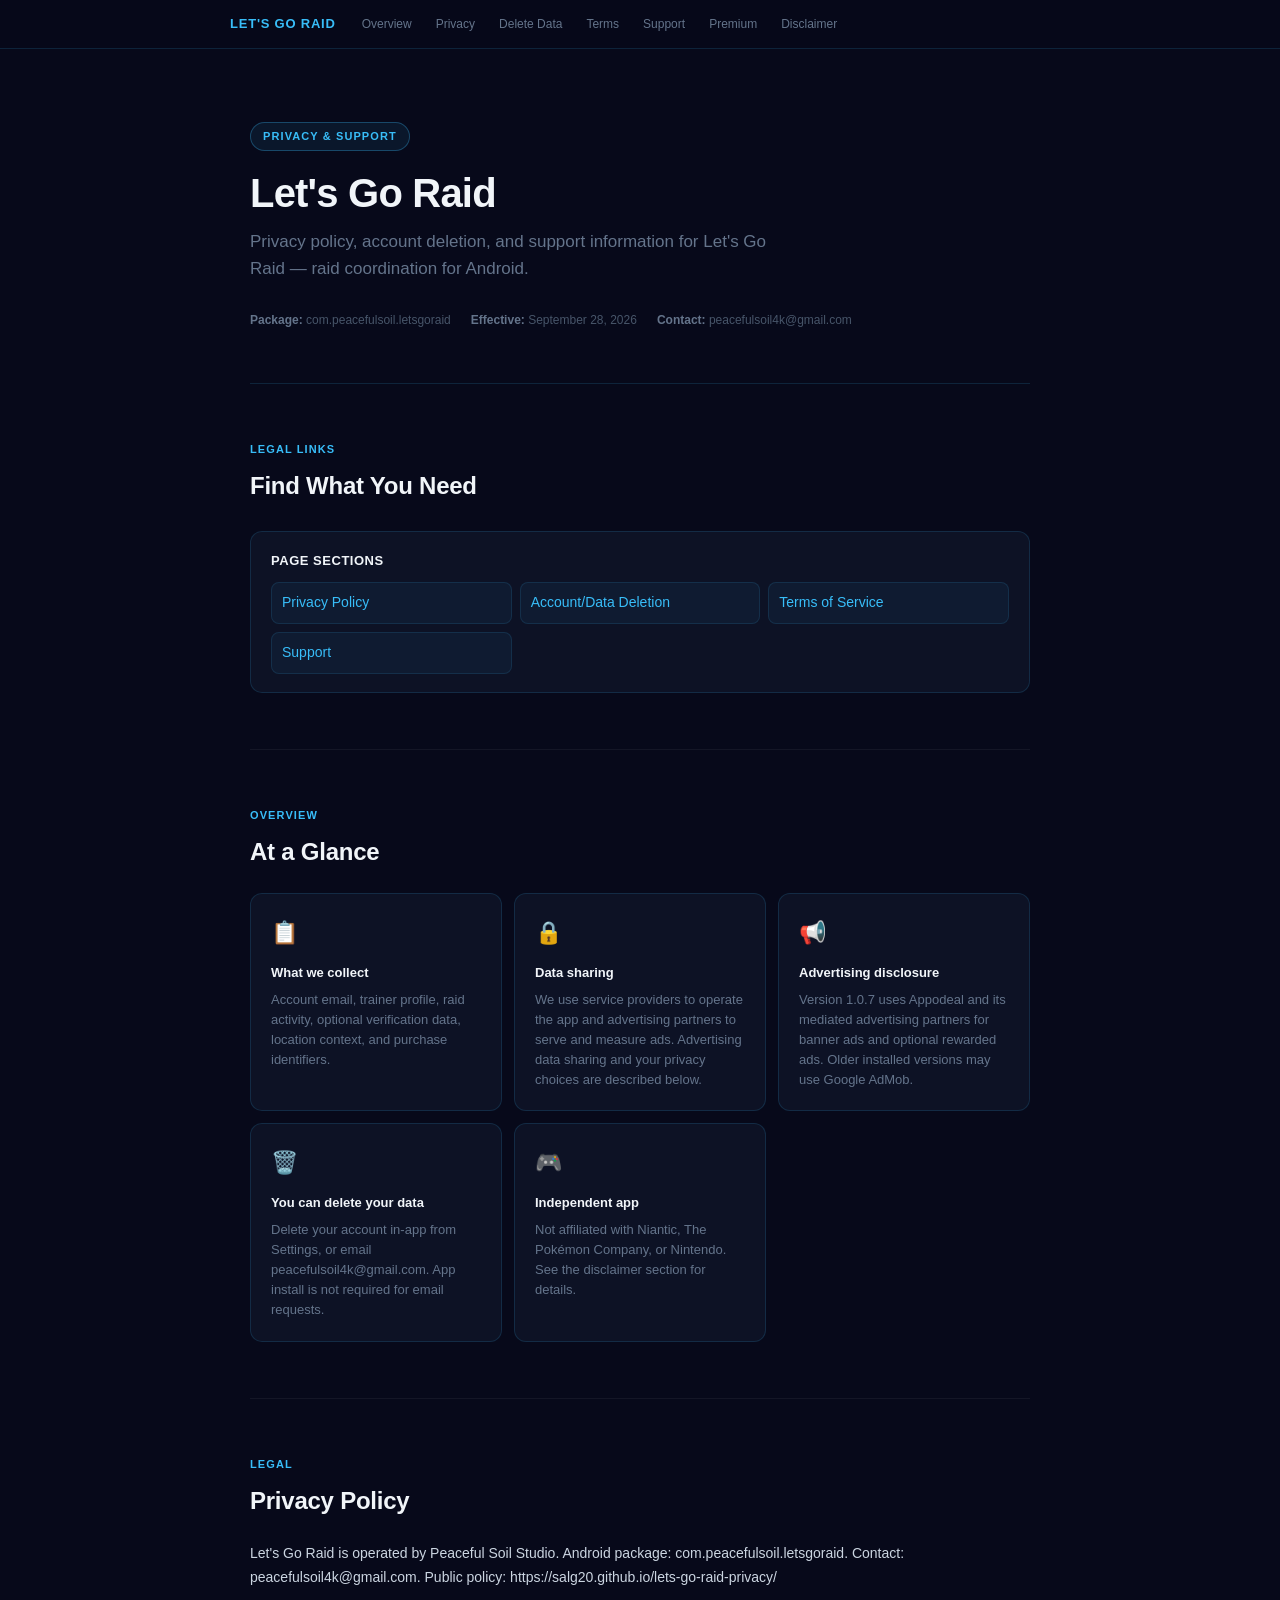
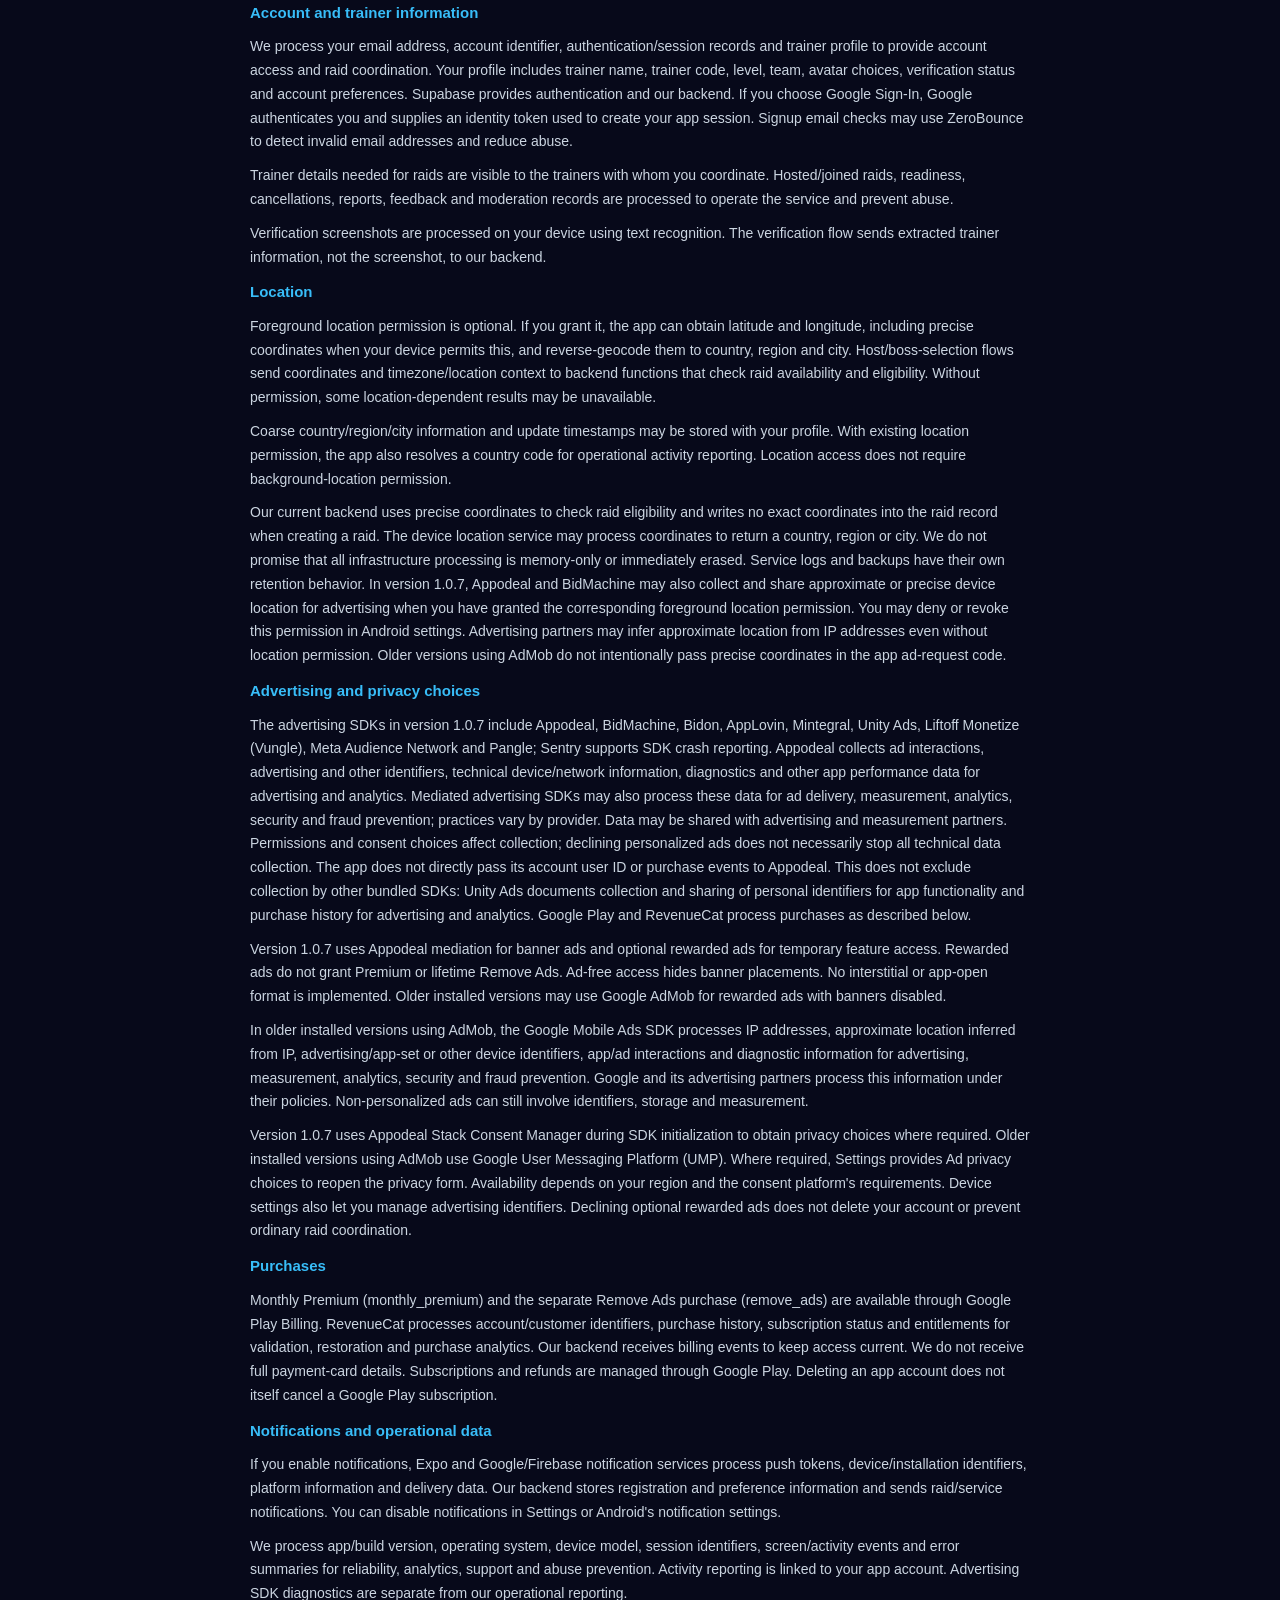
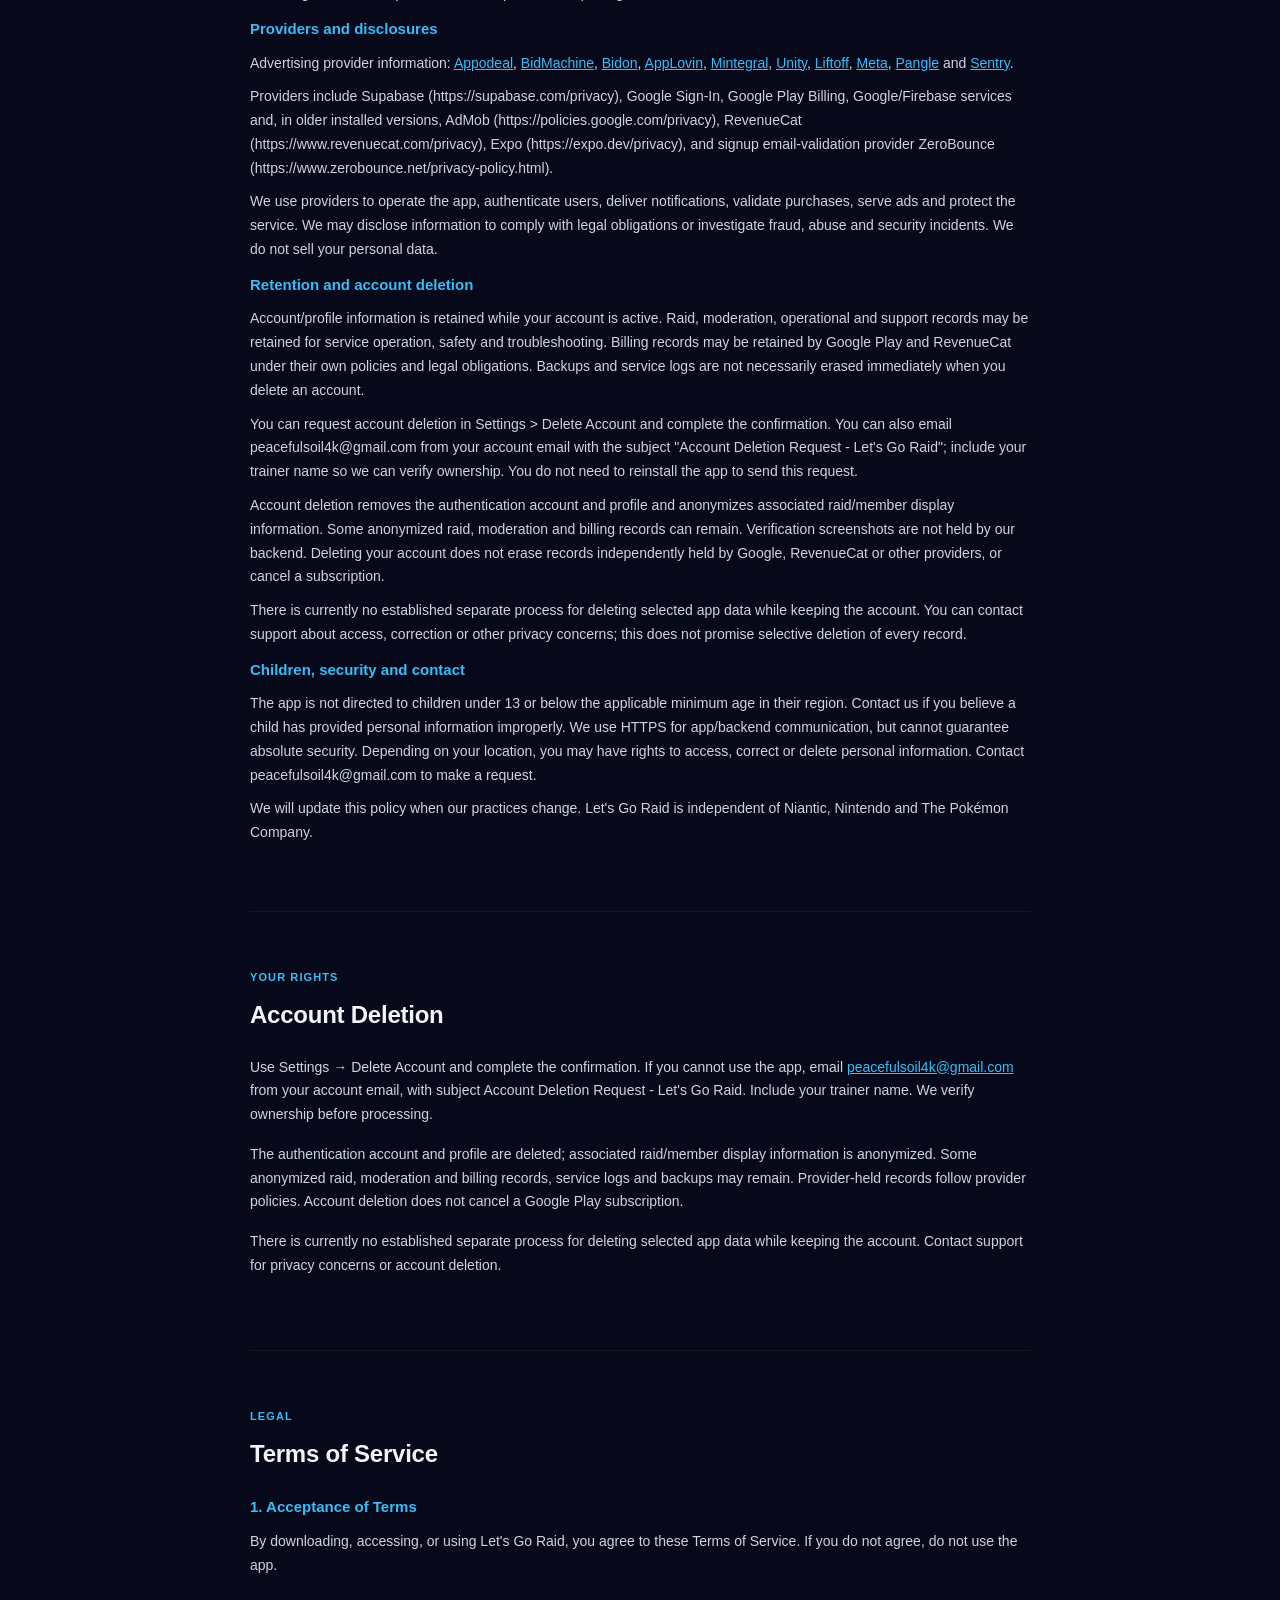
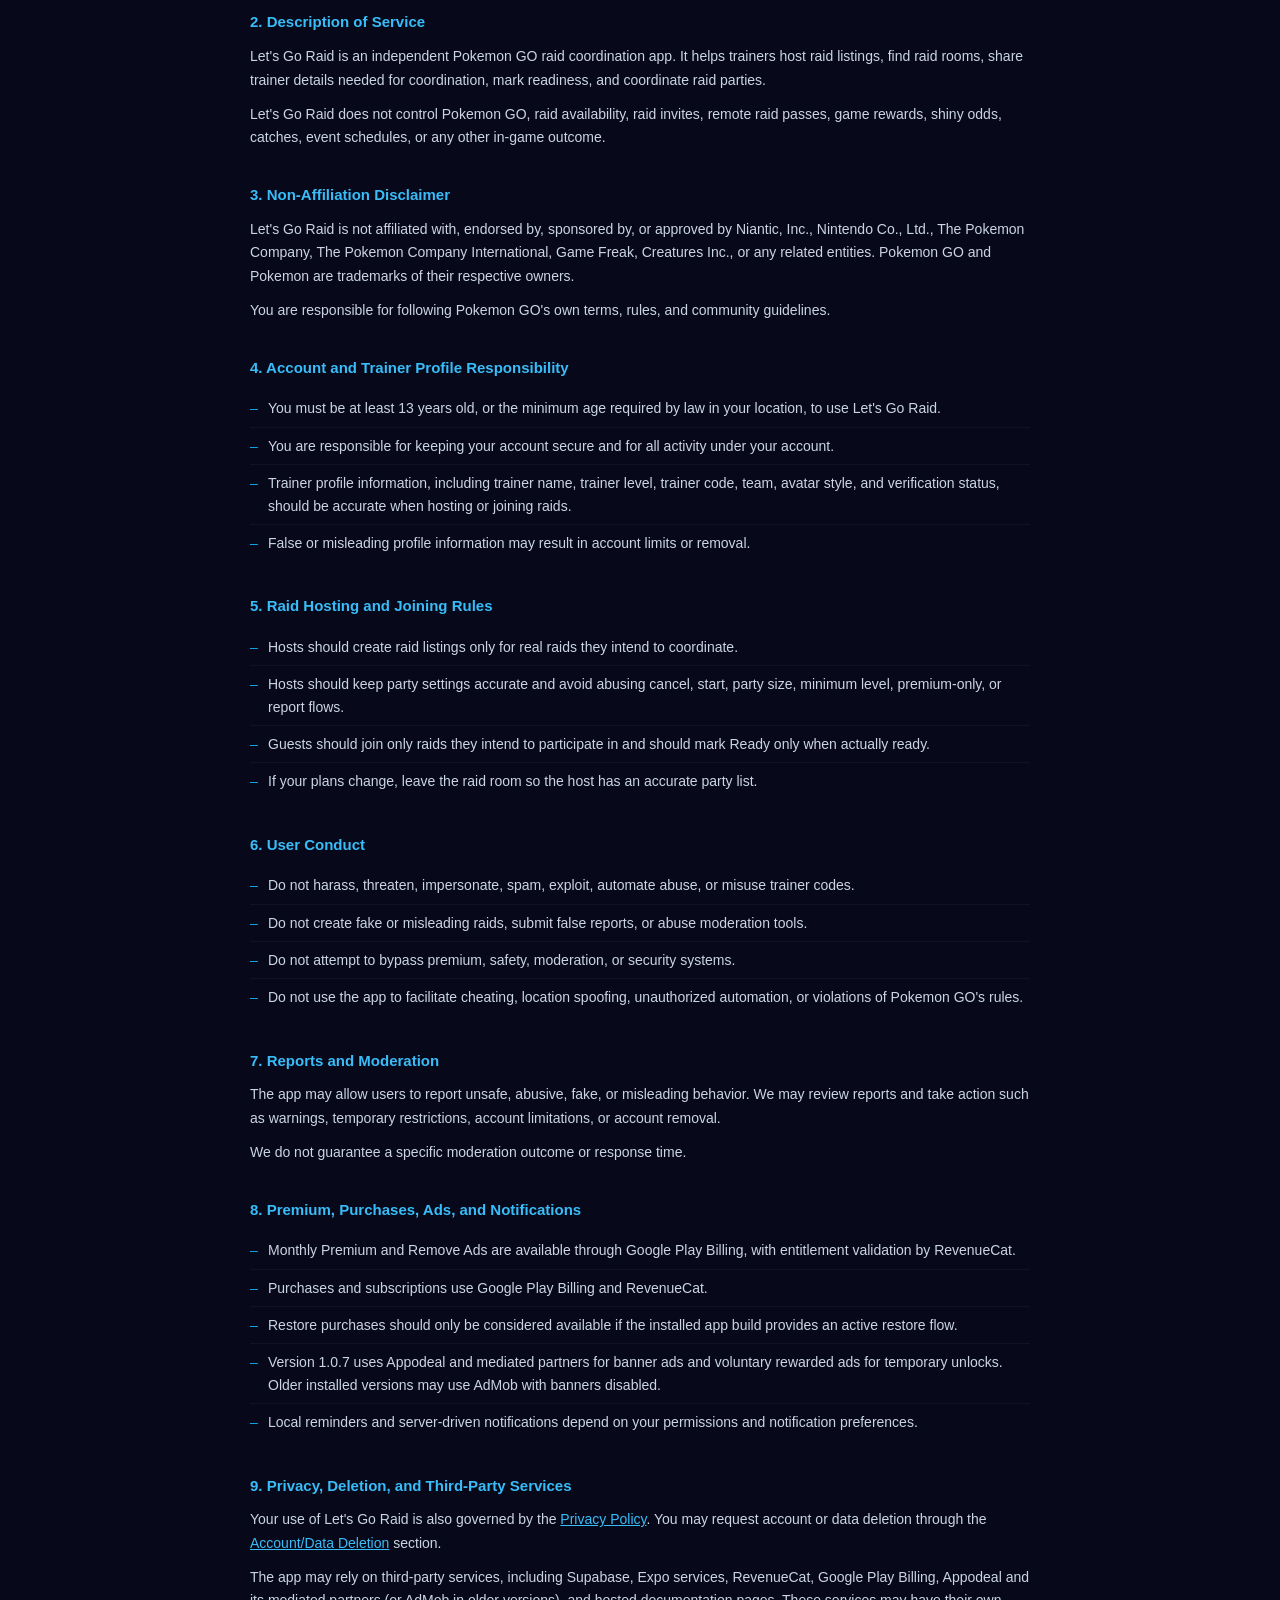
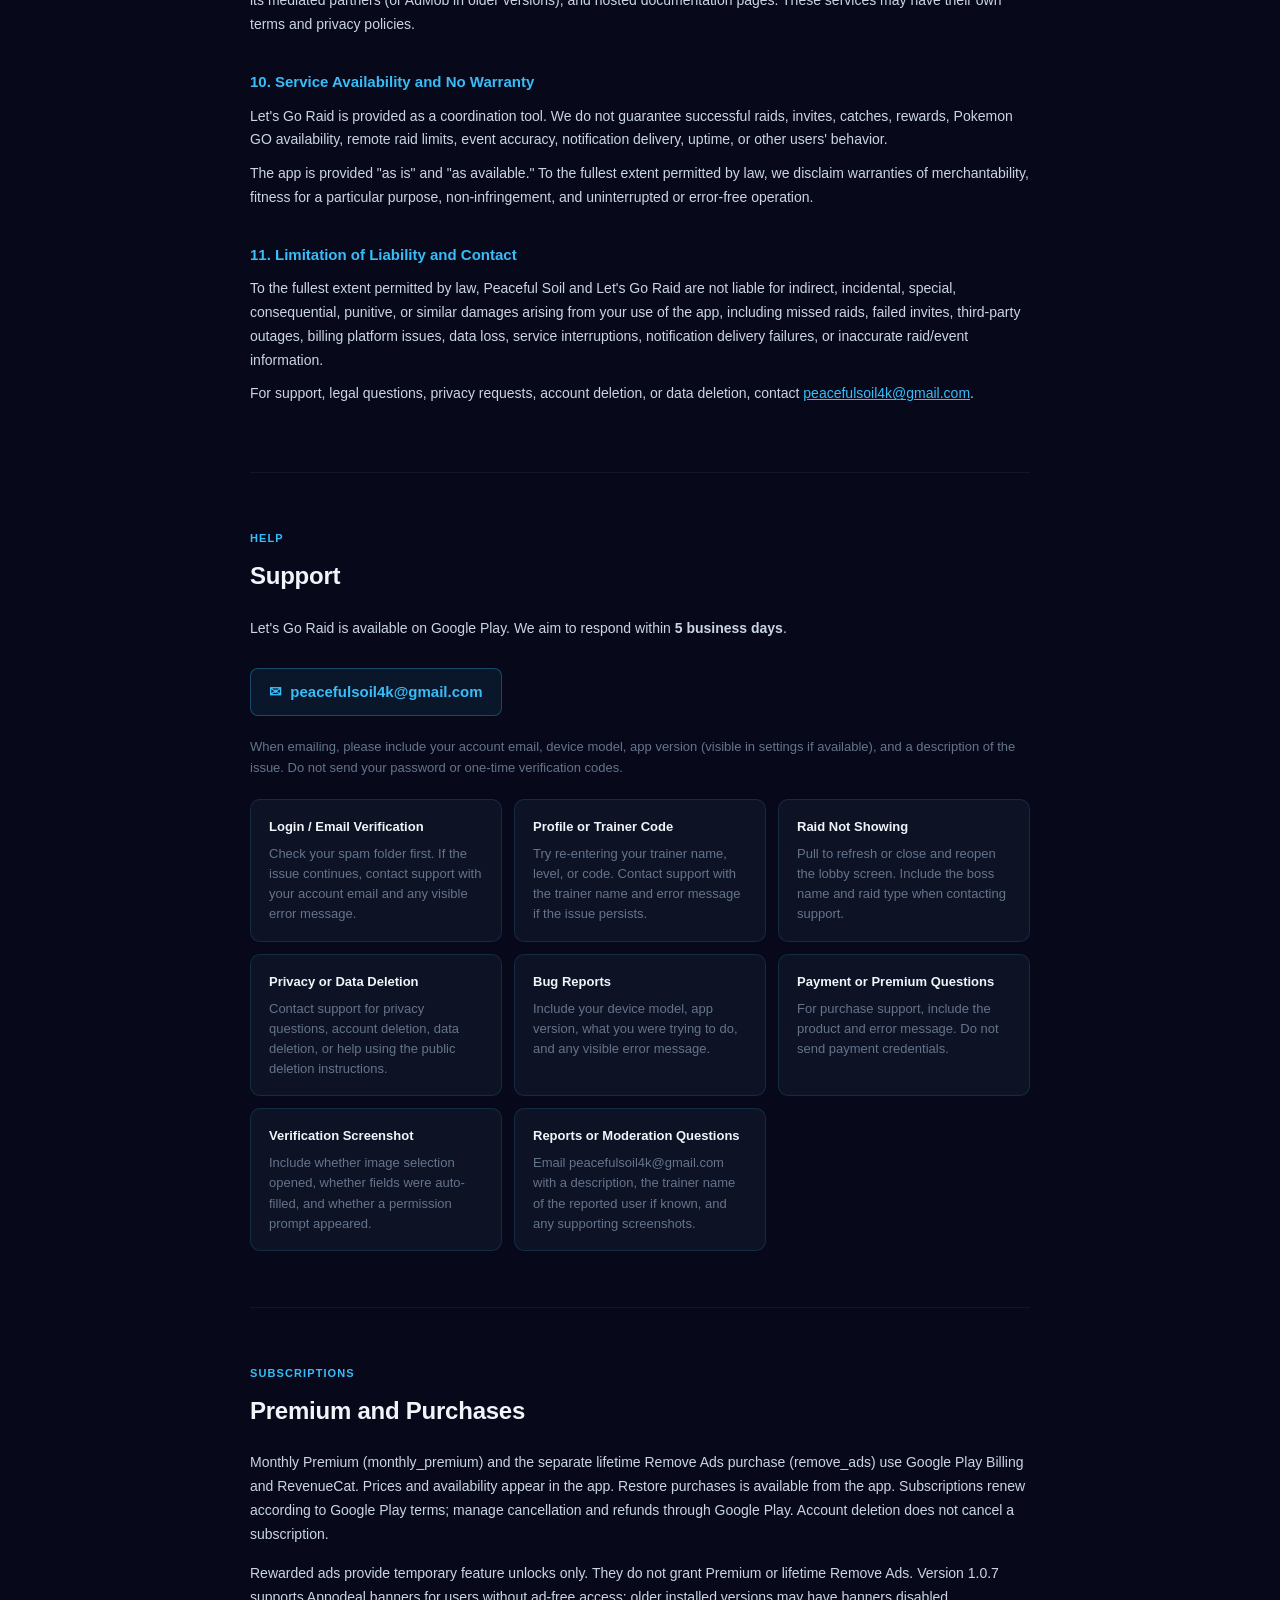
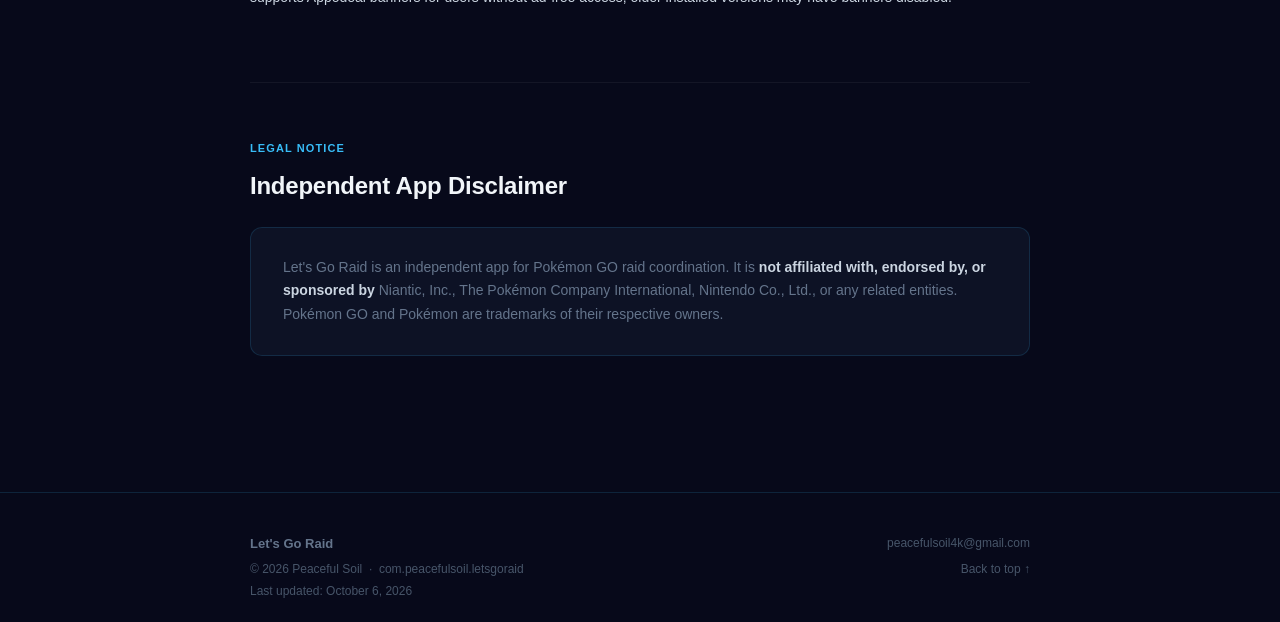
==== commit 0d4d7294: "docs: update privacy policy for Appodeal advertising" ====
--- a/index.html
+++ b/index.html
@@ -497,13 +497,13 @@
         </div>
         <div class="card">
           <span class="card-icon">🔒</span>
-          <div class="card-title">No data sales</div>
-          <div class="card-body">We do not sell your personal data. Data is shared only with the service providers needed to run the app.</div>
+          <div class="card-title">Data sharing</div>
+          <div class="card-body">We use service providers to operate the app and advertising partners to serve and measure ads. Advertising data sharing and your privacy choices are described below.</div>
         </div>
         <div class="card">
           <span class="card-icon">📢</span>
           <div class="card-title">Advertising disclosure</div>
-          <div class="card-body">Production banner ads are disabled. Rewarded ads may be offered voluntarily for temporary app benefits. Google AdMob is the advertising provider.</div>
+          <div class="card-body">Version 1.0.7 uses Appodeal and its mediated advertising partners for banner ads and optional rewarded ads. Older installed versions may use Google AdMob.</div>
         </div>
         <div class="card">
           <span class="card-icon">🗑️</span>
@@ -528,18 +528,18 @@
 <h3 class="policy-h2">Location</h3>
 <p class="policy-p">Foreground location permission is optional. If you grant it, the app can obtain latitude and longitude, including precise coordinates when your device permits this, and reverse-geocode them to country, region and city. Host/boss-selection flows send coordinates and timezone/location context to backend functions that check raid availability and eligibility. Without permission, some location-dependent results may be unavailable.</p>
 <p class="policy-p">Coarse country/region/city information and update timestamps may be stored with your profile. With existing location permission, the app also resolves a country code for operational activity reporting. Location access does not require background-location permission.</p>
-<p class="policy-p">Our current backend uses precise coordinates to check raid eligibility and writes no exact coordinates into the raid record when creating a raid. The device location service may process coordinates to return a country, region or city. We do not promise that all infrastructure processing is memory-only or immediately erased. Service logs and backups have their own retention behavior. Precise coordinates are not intentionally provided to AdMob by our ad-request code; Google may infer approximate location from IP addresses independently.</p>
-<h3 class="policy-h2">Advertising and privacy choices</h3>
-<p class="policy-p">Google AdMob provides optional rewarded ads for temporary feature access. Rewarded ads do not grant Premium or lifetime Remove Ads. Production banner ads are currently disabled. No interstitial or app-open format is implemented.</p>
-<p class="policy-p">The Google Mobile Ads SDK processes IP addresses, approximate location inferred from IP, advertising/app-set or other device identifiers, app/ad interactions and diagnostic information for advertising, measurement, analytics, security and fraud prevention. Google and its advertising partners process this information under their policies. Non-personalized ads can still involve identifiers, storage and measurement.</p>
-<p class="policy-p">The app uses Google's User Messaging Platform (UMP) to obtain privacy choices where required and gates ad requests on its consent state. Where required, Settings provides Ad privacy choices to reopen the privacy form. Availability depends on your region and the consent platform's requirements. Device settings also let you manage advertising identifiers. Declining optional rewarded ads does not delete your account or prevent ordinary raid coordination.</p>
+<p class="policy-p">Our current backend uses precise coordinates to check raid eligibility and writes no exact coordinates into the raid record when creating a raid. The device location service may process coordinates to return a country, region or city. We do not promise that all infrastructure processing is memory-only or immediately erased. Service logs and backups have their own retention behavior. In version 1.0.7, Appodeal and BidMachine may also collect and share approximate or precise device location for advertising when you have granted the corresponding foreground location permission. You may deny or revoke this permission in Android settings. Advertising partners may infer approximate location from IP addresses even without location permission. Older versions using AdMob do not intentionally pass precise coordinates in the app ad-request code.</p>
+<h3 class="policy-h2">Advertising and privacy choices</h3><p class="policy-p">The advertising SDKs in version 1.0.7 include Appodeal, BidMachine, Bidon, AppLovin, Mintegral, Unity Ads, Liftoff Monetize (Vungle), Meta Audience Network and Pangle; Sentry supports SDK crash reporting. Appodeal collects ad interactions, advertising and other identifiers, technical device/network information, diagnostics and other app performance data for advertising and analytics. Mediated advertising SDKs may also process these data for ad delivery, measurement, analytics, security and fraud prevention; practices vary by provider. Data may be shared with advertising and measurement partners. Permissions and consent choices affect collection; declining personalized ads does not necessarily stop all technical data collection. The app does not directly pass its account user ID or purchase events to Appodeal. This does not exclude collection by other bundled SDKs: Unity Ads documents collection and sharing of personal identifiers for app functionality and purchase history for advertising and analytics. Google Play and RevenueCat process purchases as described below.</p>
+<p class="policy-p">Version 1.0.7 uses Appodeal mediation for banner ads and optional rewarded ads for temporary feature access. Rewarded ads do not grant Premium or lifetime Remove Ads. Ad-free access hides banner placements. No interstitial or app-open format is implemented. Older installed versions may use Google AdMob for rewarded ads with banners disabled.</p>
+<p class="policy-p">In older installed versions using AdMob, the Google Mobile Ads SDK processes IP addresses, approximate location inferred from IP, advertising/app-set or other device identifiers, app/ad interactions and diagnostic information for advertising, measurement, analytics, security and fraud prevention. Google and its advertising partners process this information under their policies. Non-personalized ads can still involve identifiers, storage and measurement.</p>
+<p class="policy-p">Version 1.0.7 uses Appodeal Stack Consent Manager during SDK initialization to obtain privacy choices where required. Older installed versions using AdMob use Google User Messaging Platform (UMP). Where required, Settings provides Ad privacy choices to reopen the privacy form. Availability depends on your region and the consent platform's requirements. Device settings also let you manage advertising identifiers. Declining optional rewarded ads does not delete your account or prevent ordinary raid coordination.</p>
 <h3 class="policy-h2">Purchases</h3>
 <p class="policy-p">Monthly Premium (monthly_premium) and the separate Remove Ads purchase (remove_ads) are available through Google Play Billing. RevenueCat processes account/customer identifiers, purchase history, subscription status and entitlements for validation, restoration and purchase analytics. Our backend receives billing events to keep access current. We do not receive full payment-card details. Subscriptions and refunds are managed through Google Play. Deleting an app account does not itself cancel a Google Play subscription.</p>
 <h3 class="policy-h2">Notifications and operational data</h3>
 <p class="policy-p">If you enable notifications, Expo and Google/Firebase notification services process push tokens, device/installation identifiers, platform information and delivery data. Our backend stores registration and preference information and sends raid/service notifications. You can disable notifications in Settings or Android's notification settings.</p>
 <p class="policy-p">We process app/build version, operating system, device model, session identifiers, screen/activity events and error summaries for reliability, analytics, support and abuse prevention. Activity reporting is linked to your app account. Advertising SDK diagnostics are separate from our operational reporting.</p>
-<h3 class="policy-h2">Providers and disclosures</h3>
-<p class="policy-p">Providers include Supabase (https://supabase.com/privacy), Google Sign-In, Google Play Billing, Google/Firebase services and AdMob (https://policies.google.com/privacy), RevenueCat (https://www.revenuecat.com/privacy), Expo (https://expo.dev/privacy), and signup email-validation provider ZeroBounce (https://www.zerobounce.net/privacy-policy.html).</p>
+<h3 class="policy-h2">Providers and disclosures</h3><p class="policy-p">Advertising provider information: <a href="https://appodeal.com/privacy-policy/">Appodeal</a>, <a href="https://bidmachine.io/privacy-policy/">BidMachine</a>, <a href="https://docs.bidon.org/">Bidon</a>, <a href="https://legal.applovin.com/privacy/">AppLovin</a>, <a href="https://www.mintegral.com/en/privacy">Mintegral</a>, <a href="https://unity.com/legal/privacy-policy">Unity</a>, <a href="https://liftoff.io/privacy-policy/">Liftoff</a>, <a href="https://www.facebook.com/privacy/policy/">Meta</a>, <a href="https://www.pangleglobal.com/privacy">Pangle</a> and <a href="https://sentry.io/privacy/">Sentry</a>.</p>
+<p class="policy-p">Providers include Supabase (https://supabase.com/privacy), Google Sign-In, Google Play Billing, Google/Firebase services and, in older installed versions, AdMob (https://policies.google.com/privacy), RevenueCat (https://www.revenuecat.com/privacy), Expo (https://expo.dev/privacy), and signup email-validation provider ZeroBounce (https://www.zerobounce.net/privacy-policy.html).</p>
 <p class="policy-p">We use providers to operate the app, authenticate users, deliver notifications, validate purchases, serve ads and protect the service. We may disclose information to comply with legal obligations or investigate fraud, abuse and security incidents. We do not sell your personal data.</p>
 <h3 class="policy-h2">Retention and account deletion</h3>
 <p class="policy-p">Account/profile information is retained while your account is active. Raid, moderation, operational and support records may be retained for service operation, safety and troubleshooting. Billing records may be retained by Google Play and RevenueCat under their own policies and legal obligations. Backups and service logs are not necessarily erased immediately when you delete an account.</p>
@@ -618,7 +618,7 @@
           <li>Monthly Premium and Remove Ads are available through Google Play Billing, with entitlement validation by RevenueCat.</li>
           <li>Purchases and subscriptions use Google Play Billing and RevenueCat.</li>
           <li>Restore purchases should only be considered available if the installed app build provides an active restore flow.</li>
-          <li>Production banner ads are currently disabled. Voluntary rewarded ads may be offered for specific in-app benefits or temporary unlocks. Google AdMob is the advertising provider.</li>
+          <li>Version 1.0.7 uses Appodeal and mediated partners for banner ads and voluntary rewarded ads for temporary unlocks. Older installed versions may use AdMob with banners disabled.</li>
           <li>Local reminders and server-driven notifications depend on your permissions and notification preferences.</li>
         </ul>
       </div>
@@ -626,7 +626,7 @@
       <div class="policy-section">
         <div class="policy-h2">9. Privacy, Deletion, and Third-Party Services</div>
         <p class="policy-p">Your use of Let's Go Raid is also governed by the <a href="#privacy">Privacy Policy</a>. You may request account or data deletion through the <a href="#deletion">Account/Data Deletion</a> section.</p>
-        <p class="policy-p">The app may rely on third-party services, including Supabase, Expo services, RevenueCat, Google Play Billing, Google AdMob, and hosted documentation pages. These services may have their own terms and privacy policies.</p>
+        <p class="policy-p">The app may rely on third-party services, including Supabase, Expo services, RevenueCat, Google Play Billing, Appodeal and its mediated partners (or AdMob in older versions), and hosted documentation pages. These services may have their own terms and privacy policies.</p>
       </div>
 
       <div class="policy-section">
@@ -690,7 +690,7 @@
     </section>
 
     <!-- PREMIUM -->
-    <section id="premium"><div class="section-label">Subscriptions</div><div class="section-title">Premium and Purchases</div><p class="body-text">Monthly Premium (monthly_premium) and the separate lifetime Remove Ads purchase (remove_ads) use Google Play Billing and RevenueCat. Prices and availability appear in the app. Restore purchases is available from the app. Subscriptions renew according to Google Play terms; manage cancellation and refunds through Google Play. Account deletion does not cancel a subscription.</p><p class="body-text">Rewarded ads provide temporary feature unlocks only. They do not grant Premium or lifetime Remove Ads. Production banners are currently disabled.</p></section>
+    <section id="premium"><div class="section-label">Subscriptions</div><div class="section-title">Premium and Purchases</div><p class="body-text">Monthly Premium (monthly_premium) and the separate lifetime Remove Ads purchase (remove_ads) use Google Play Billing and RevenueCat. Prices and availability appear in the app. Restore purchases is available from the app. Subscriptions renew according to Google Play terms; manage cancellation and refunds through Google Play. Account deletion does not cancel a subscription.</p><p class="body-text">Rewarded ads provide temporary feature unlocks only. They do not grant Premium or lifetime Remove Ads. Version 1.0.7 supports Appodeal banners for users without ad-free access; older installed versions may have banners disabled.</p></section>
 
     <!-- DISCLAIMER -->
     <section id="disclaimer">
@@ -710,7 +710,7 @@
         <div>
           <div class="footer-brand">Let's Go Raid</div>
           <div class="footer-copy">&copy; 2026 Peaceful Soil &nbsp;·&nbsp; com.peacefulsoil.letsgoraid</div>
-          <div class="footer-copy" style="margin-top:2px;">Last updated: September 28, 2026</div>
+          <div class="footer-copy" style="margin-top:2px;">Last updated: October 6, 2026</div>
         </div>
         <div class="footer-links">
           <a href="mailto:peacefulsoil4k@gmail.com">peacefulsoil4k@gmail.com</a>
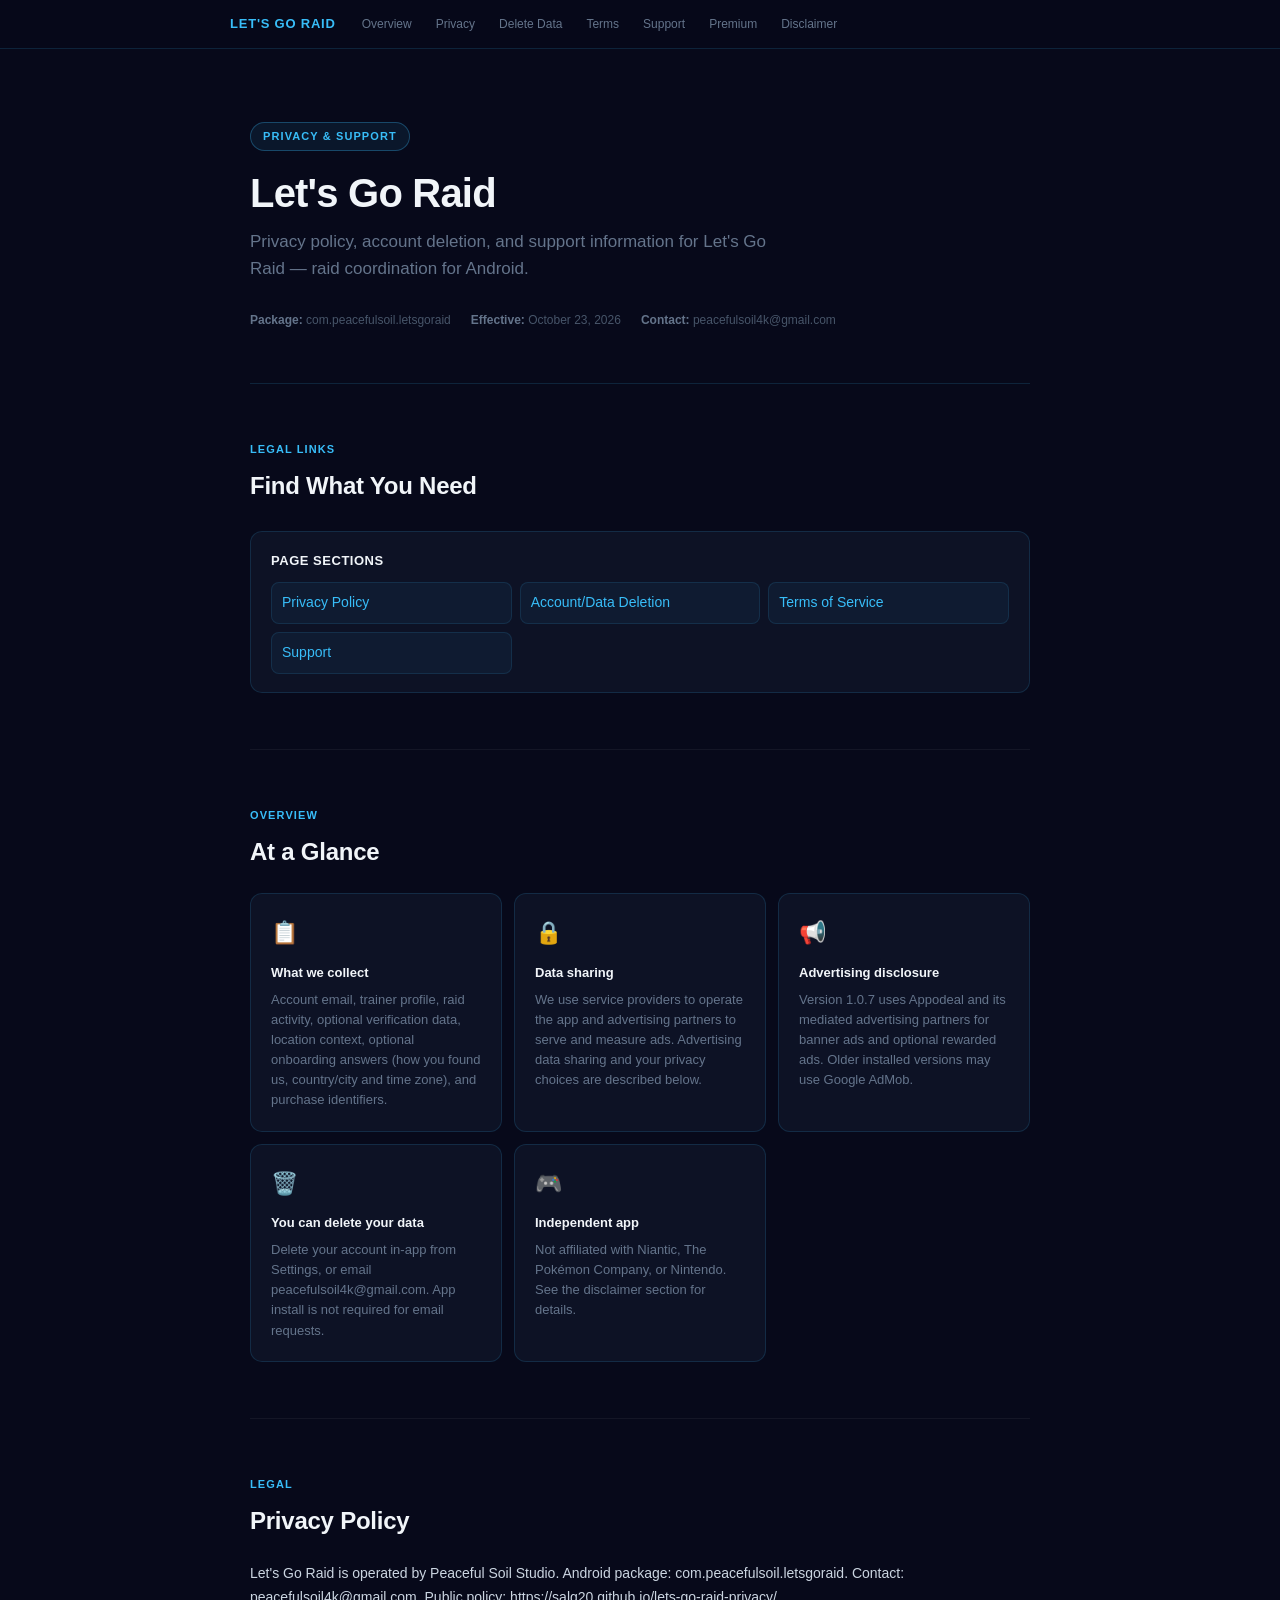
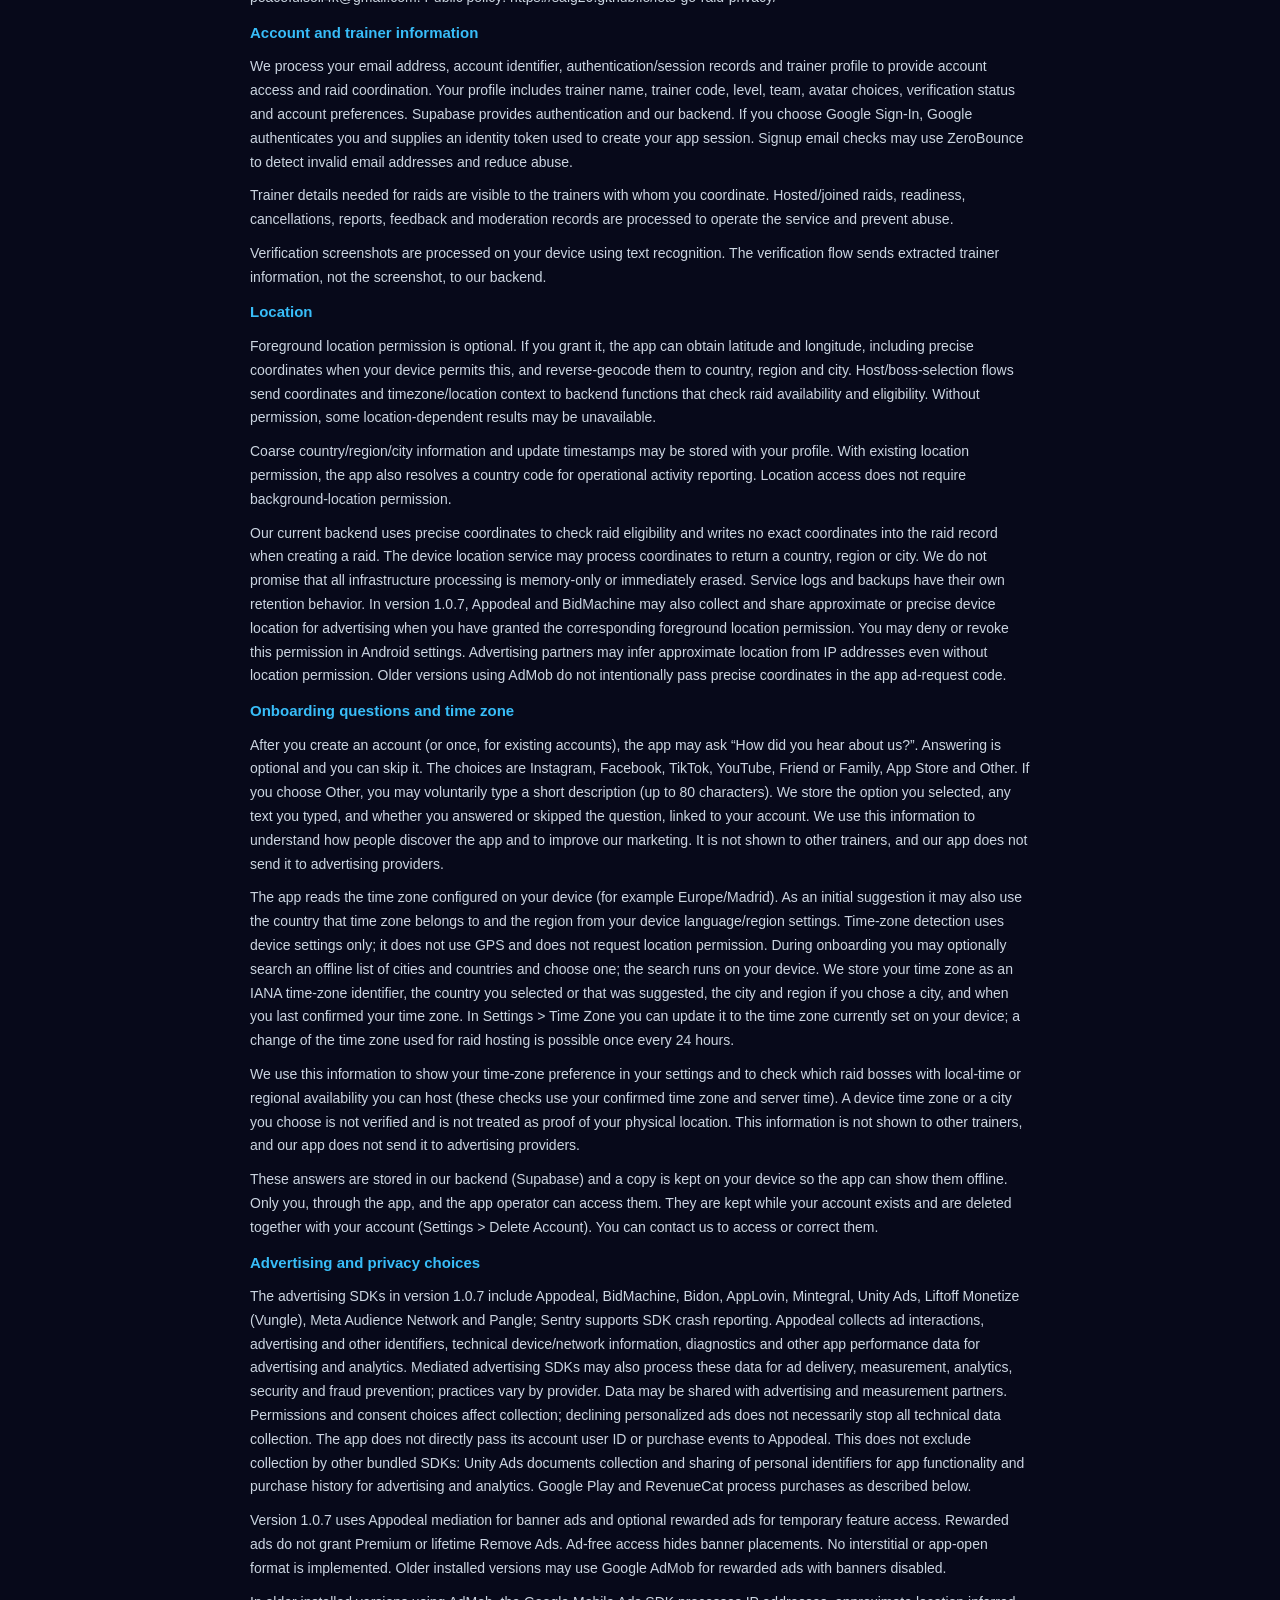
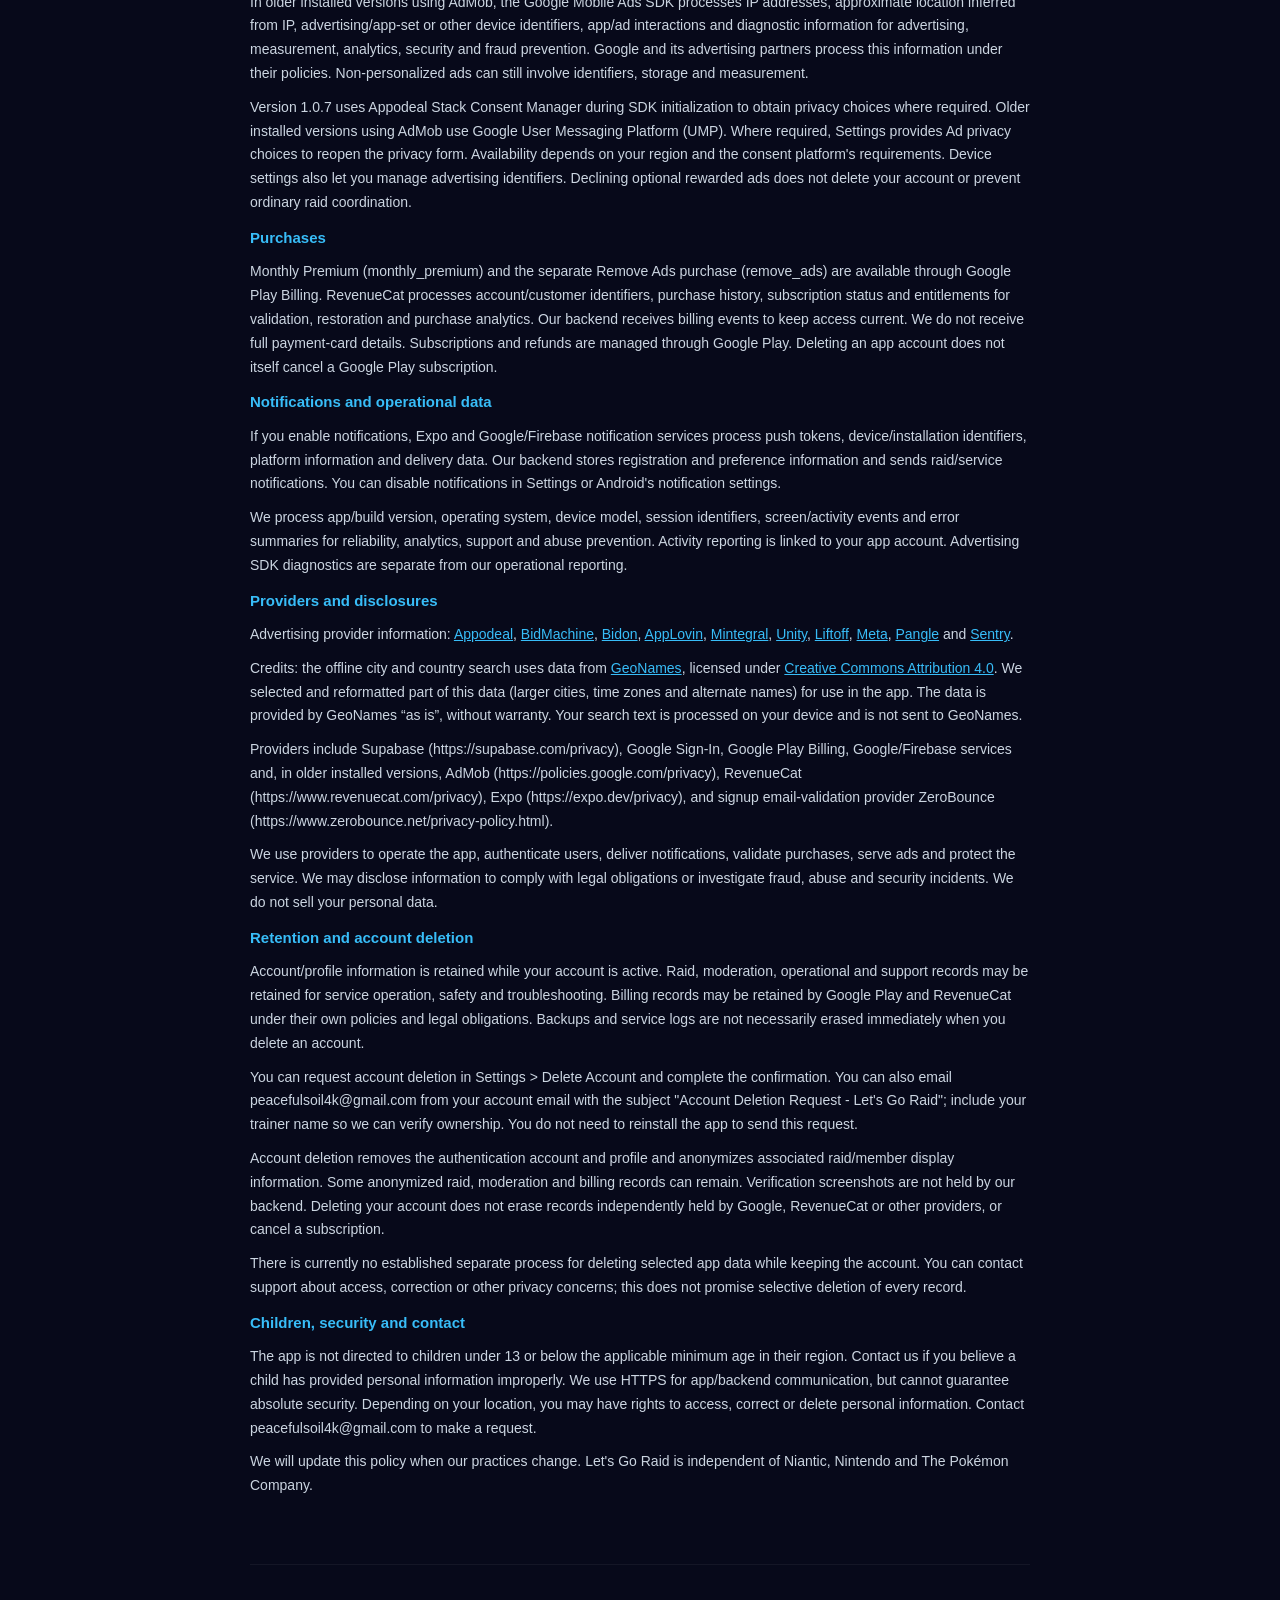
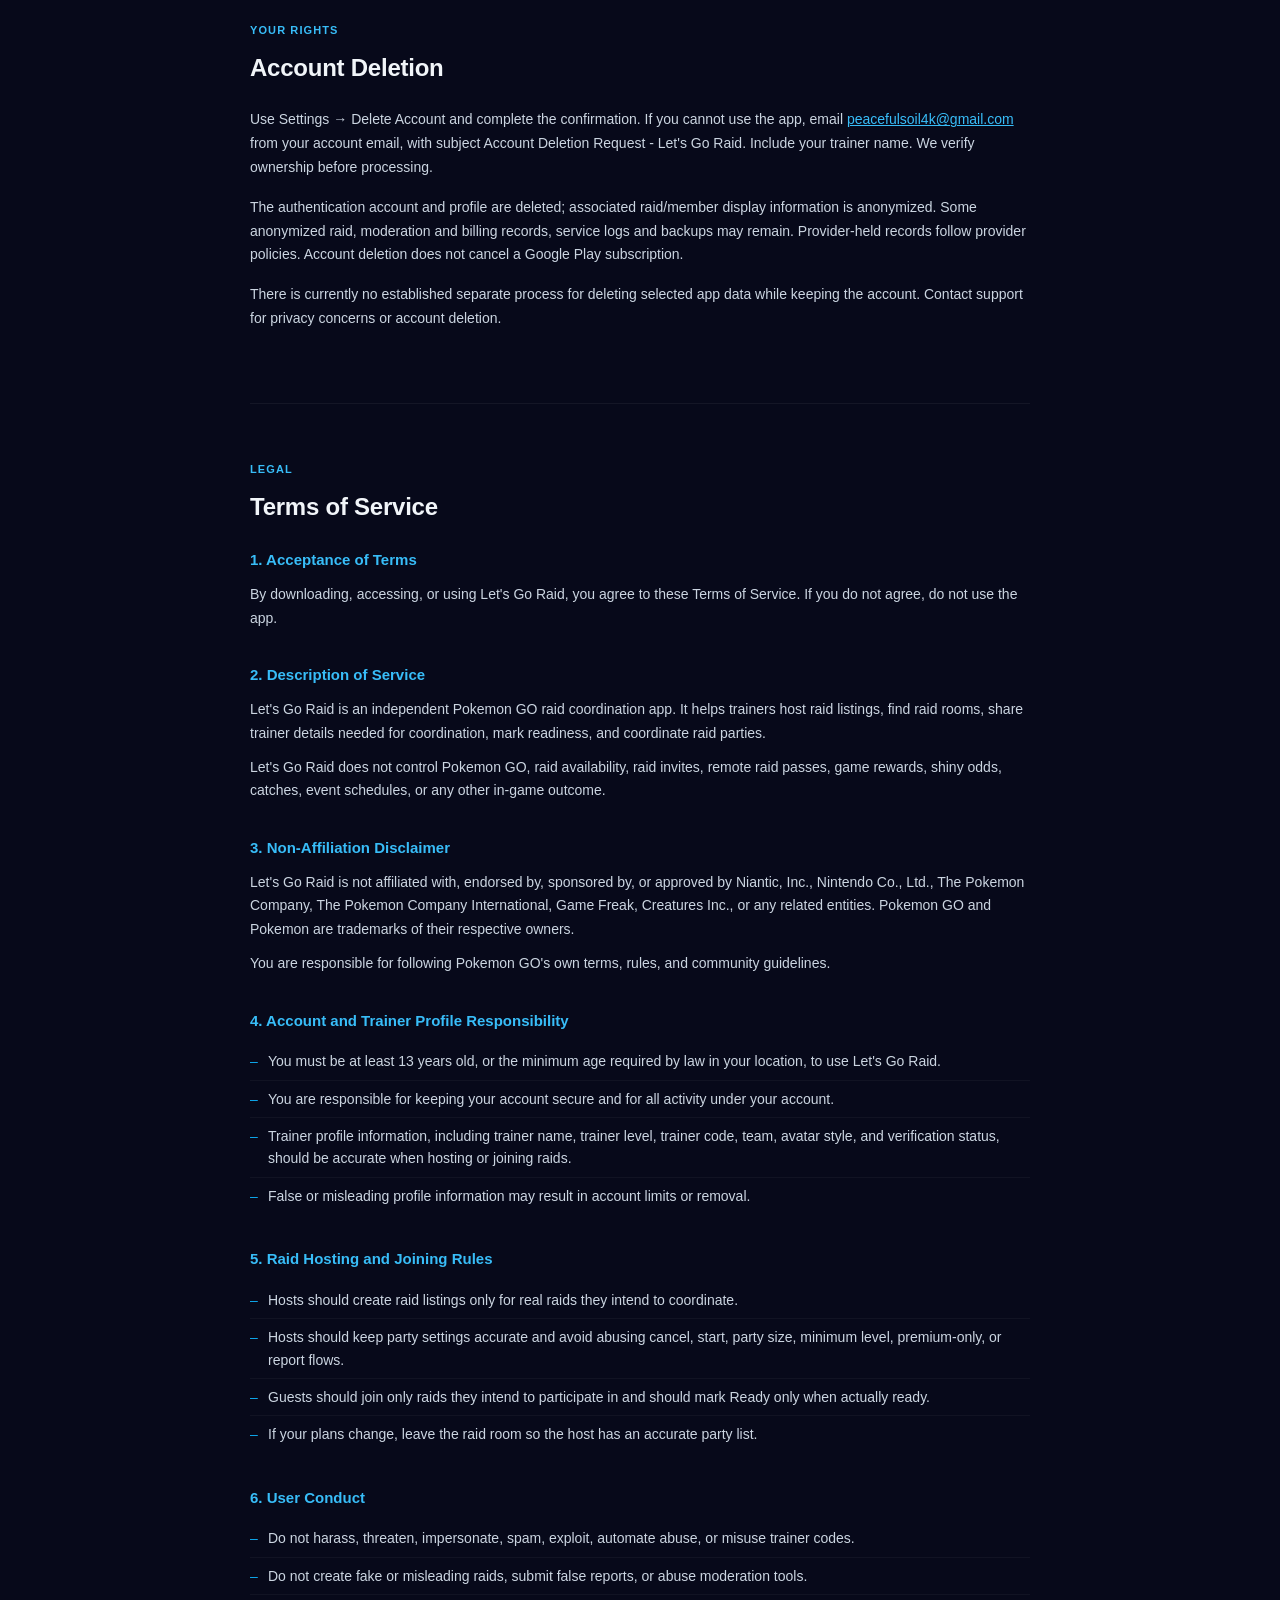
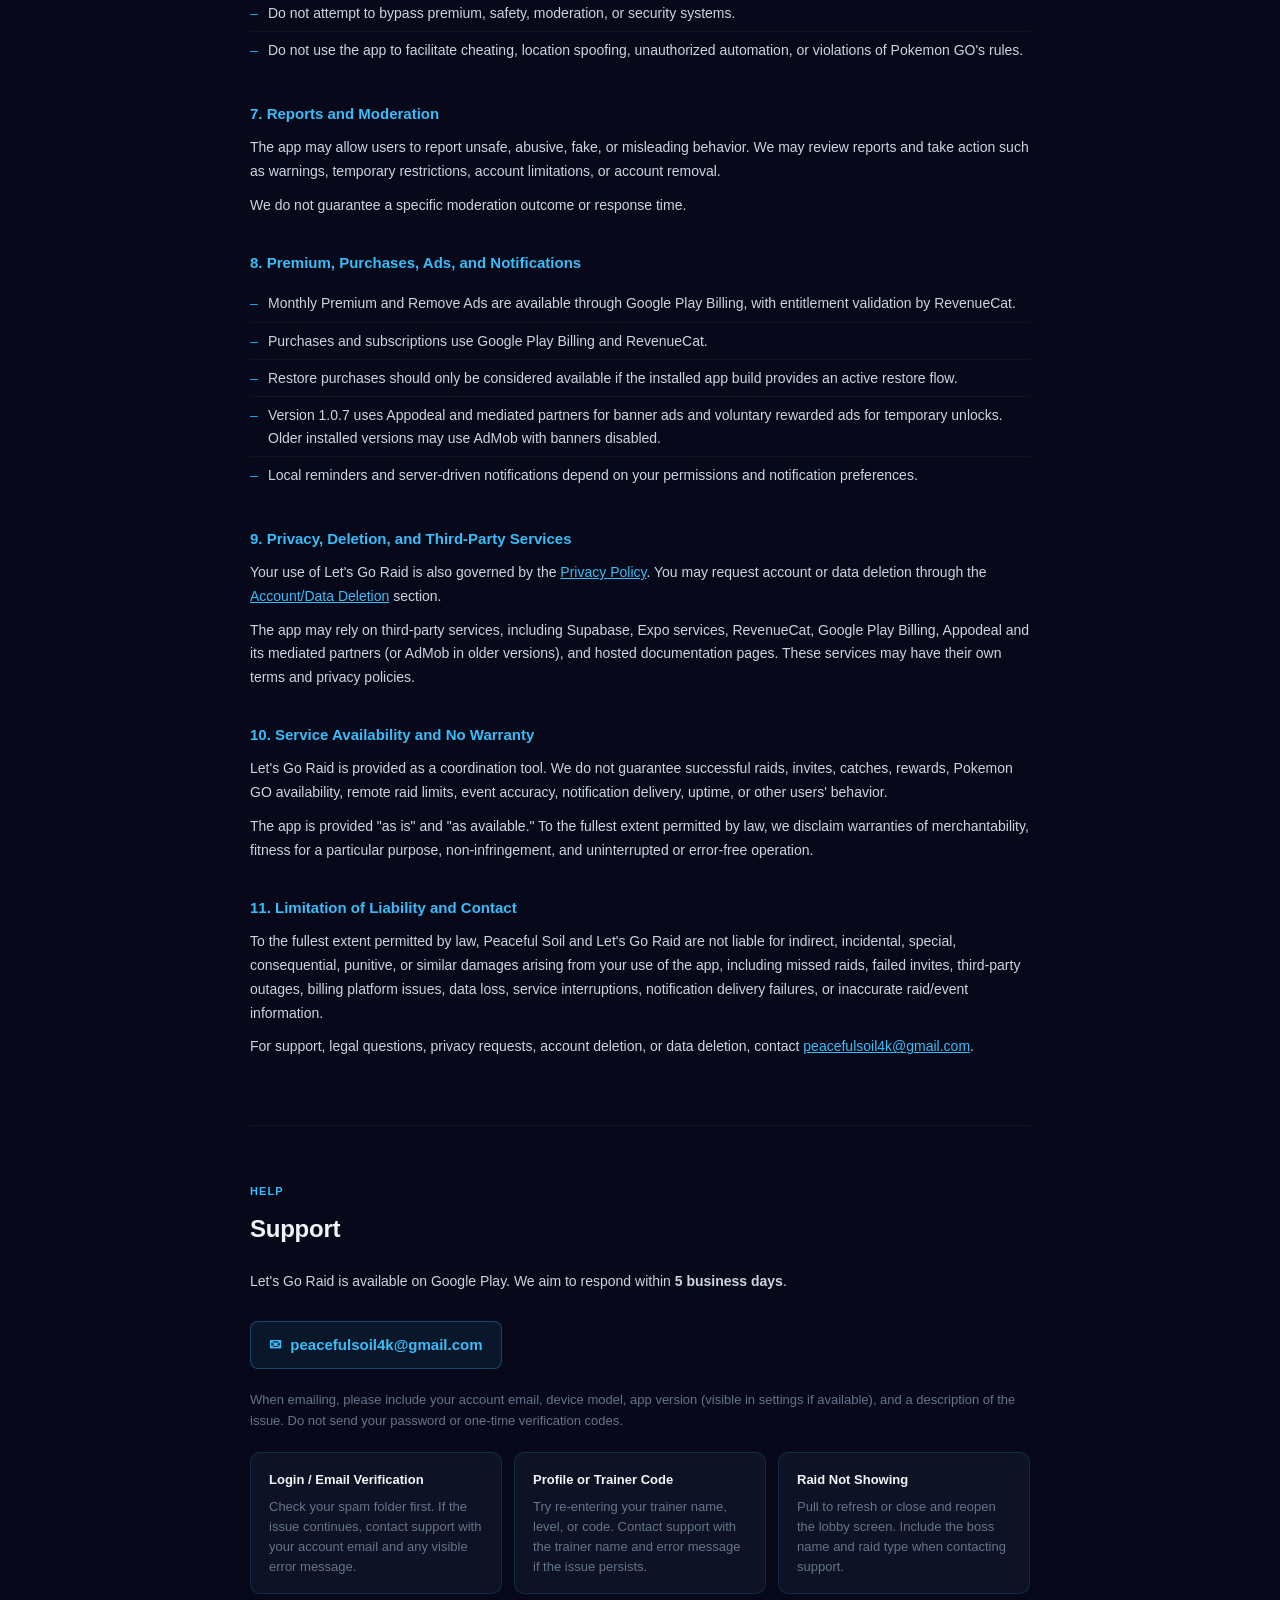
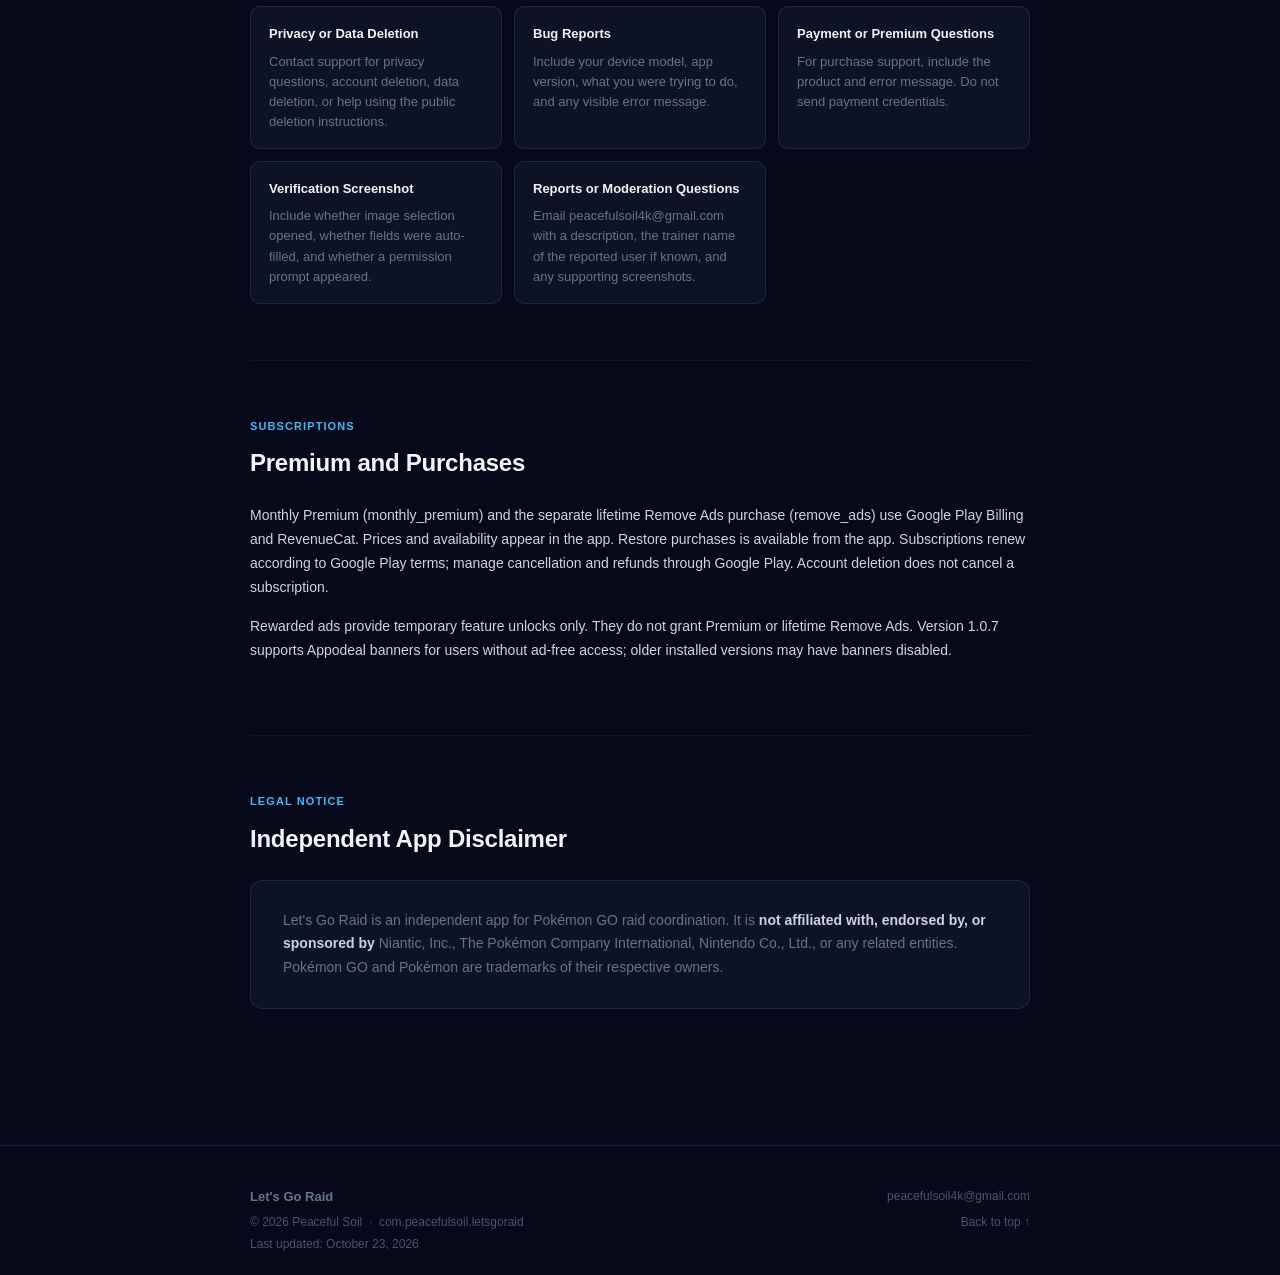
==== commit 685c239d: "docs: disclose onboarding attribution and time zone data; GeoNames credit Co-Authored-By: Claude Opu" ====
--- a/index.html
+++ b/index.html
@@ -466,7 +466,7 @@
       <p class="hero-sub">Privacy policy, account deletion, and support information for Let's Go Raid — raid coordination for Android.</p>
       <div class="hero-meta">
         <span class="hero-meta-item"><strong>Package:</strong> com.peacefulsoil.letsgoraid</span>
-        <span class="hero-meta-item"><strong>Effective:</strong> September 28, 2026</span>
+        <span class="hero-meta-item"><strong>Effective:</strong> October 23, 2026</span>
         <span class="hero-meta-item"><strong>Contact:</strong> peacefulsoil4k@gmail.com</span>
       </div>
     </div>
@@ -493,7 +493,7 @@
         <div class="card">
           <span class="card-icon">📋</span>
           <div class="card-title">What we collect</div>
-          <div class="card-body">Account email, trainer profile, raid activity, optional verification data, location context, and purchase identifiers.</div>
+          <div class="card-body">Account email, trainer profile, raid activity, optional verification data, location context, optional onboarding answers (how you found us, country/city and time zone), and purchase identifiers.</div>
         </div>
         <div class="card">
           <span class="card-icon">🔒</span>
@@ -529,6 +529,11 @@
 <p class="policy-p">Foreground location permission is optional. If you grant it, the app can obtain latitude and longitude, including precise coordinates when your device permits this, and reverse-geocode them to country, region and city. Host/boss-selection flows send coordinates and timezone/location context to backend functions that check raid availability and eligibility. Without permission, some location-dependent results may be unavailable.</p>
 <p class="policy-p">Coarse country/region/city information and update timestamps may be stored with your profile. With existing location permission, the app also resolves a country code for operational activity reporting. Location access does not require background-location permission.</p>
 <p class="policy-p">Our current backend uses precise coordinates to check raid eligibility and writes no exact coordinates into the raid record when creating a raid. The device location service may process coordinates to return a country, region or city. We do not promise that all infrastructure processing is memory-only or immediately erased. Service logs and backups have their own retention behavior. In version 1.0.7, Appodeal and BidMachine may also collect and share approximate or precise device location for advertising when you have granted the corresponding foreground location permission. You may deny or revoke this permission in Android settings. Advertising partners may infer approximate location from IP addresses even without location permission. Older versions using AdMob do not intentionally pass precise coordinates in the app ad-request code.</p>
+<h3 class="policy-h2">Onboarding questions and time zone</h3>
+<p class="policy-p">After you create an account (or once, for existing accounts), the app may ask &ldquo;How did you hear about us?&rdquo;. Answering is optional and you can skip it. The choices are Instagram, Facebook, TikTok, YouTube, Friend or Family, App Store and Other. If you choose Other, you may voluntarily type a short description (up to 80 characters). We store the option you selected, any text you typed, and whether you answered or skipped the question, linked to your account. We use this information to understand how people discover the app and to improve our marketing. It is not shown to other trainers, and our app does not send it to advertising providers.</p>
+<p class="policy-p">The app reads the time zone configured on your device (for example Europe/Madrid). As an initial suggestion it may also use the country that time zone belongs to and the region from your device language/region settings. Time-zone detection uses device settings only; it does not use GPS and does not request location permission. During onboarding you may optionally search an offline list of cities and countries and choose one; the search runs on your device. We store your time zone as an IANA time-zone identifier, the country you selected or that was suggested, the city and region if you chose a city, and when you last confirmed your time zone. In Settings &gt; Time Zone you can update it to the time zone currently set on your device; a change of the time zone used for raid hosting is possible once every 24 hours.</p>
+<p class="policy-p">We use this information to show your time-zone preference in your settings and to check which raid bosses with local-time or regional availability you can host (these checks use your confirmed time zone and server time). A device time zone or a city you choose is not verified and is not treated as proof of your physical location. This information is not shown to other trainers, and our app does not send it to advertising providers.</p>
+<p class="policy-p">These answers are stored in our backend (Supabase) and a copy is kept on your device so the app can show them offline. Only you, through the app, and the app operator can access them. They are kept while your account exists and are deleted together with your account (Settings &gt; Delete Account). You can contact us to access or correct them.</p>
 <h3 class="policy-h2">Advertising and privacy choices</h3><p class="policy-p">The advertising SDKs in version 1.0.7 include Appodeal, BidMachine, Bidon, AppLovin, Mintegral, Unity Ads, Liftoff Monetize (Vungle), Meta Audience Network and Pangle; Sentry supports SDK crash reporting. Appodeal collects ad interactions, advertising and other identifiers, technical device/network information, diagnostics and other app performance data for advertising and analytics. Mediated advertising SDKs may also process these data for ad delivery, measurement, analytics, security and fraud prevention; practices vary by provider. Data may be shared with advertising and measurement partners. Permissions and consent choices affect collection; declining personalized ads does not necessarily stop all technical data collection. The app does not directly pass its account user ID or purchase events to Appodeal. This does not exclude collection by other bundled SDKs: Unity Ads documents collection and sharing of personal identifiers for app functionality and purchase history for advertising and analytics. Google Play and RevenueCat process purchases as described below.</p>
 <p class="policy-p">Version 1.0.7 uses Appodeal mediation for banner ads and optional rewarded ads for temporary feature access. Rewarded ads do not grant Premium or lifetime Remove Ads. Ad-free access hides banner placements. No interstitial or app-open format is implemented. Older installed versions may use Google AdMob for rewarded ads with banners disabled.</p>
 <p class="policy-p">In older installed versions using AdMob, the Google Mobile Ads SDK processes IP addresses, approximate location inferred from IP, advertising/app-set or other device identifiers, app/ad interactions and diagnostic information for advertising, measurement, analytics, security and fraud prevention. Google and its advertising partners process this information under their policies. Non-personalized ads can still involve identifiers, storage and measurement.</p>
@@ -539,6 +544,7 @@
 <p class="policy-p">If you enable notifications, Expo and Google/Firebase notification services process push tokens, device/installation identifiers, platform information and delivery data. Our backend stores registration and preference information and sends raid/service notifications. You can disable notifications in Settings or Android's notification settings.</p>
 <p class="policy-p">We process app/build version, operating system, device model, session identifiers, screen/activity events and error summaries for reliability, analytics, support and abuse prevention. Activity reporting is linked to your app account. Advertising SDK diagnostics are separate from our operational reporting.</p>
 <h3 class="policy-h2">Providers and disclosures</h3><p class="policy-p">Advertising provider information: <a href="https://appodeal.com/privacy-policy/">Appodeal</a>, <a href="https://bidmachine.io/privacy-policy/">BidMachine</a>, <a href="https://docs.bidon.org/">Bidon</a>, <a href="https://legal.applovin.com/privacy/">AppLovin</a>, <a href="https://www.mintegral.com/en/privacy">Mintegral</a>, <a href="https://unity.com/legal/privacy-policy">Unity</a>, <a href="https://liftoff.io/privacy-policy/">Liftoff</a>, <a href="https://www.facebook.com/privacy/policy/">Meta</a>, <a href="https://www.pangleglobal.com/privacy">Pangle</a> and <a href="https://sentry.io/privacy/">Sentry</a>.</p>
+<p class="policy-p">Credits: the offline city and country search uses data from <a href="https://www.geonames.org/">GeoNames</a>, licensed under <a href="https://creativecommons.org/licenses/by/4.0/">Creative Commons Attribution 4.0</a>. We selected and reformatted part of this data (larger cities, time zones and alternate names) for use in the app. The data is provided by GeoNames &ldquo;as is&rdquo;, without warranty. Your search text is processed on your device and is not sent to GeoNames.</p>
 <p class="policy-p">Providers include Supabase (https://supabase.com/privacy), Google Sign-In, Google Play Billing, Google/Firebase services and, in older installed versions, AdMob (https://policies.google.com/privacy), RevenueCat (https://www.revenuecat.com/privacy), Expo (https://expo.dev/privacy), and signup email-validation provider ZeroBounce (https://www.zerobounce.net/privacy-policy.html).</p>
 <p class="policy-p">We use providers to operate the app, authenticate users, deliver notifications, validate purchases, serve ads and protect the service. We may disclose information to comply with legal obligations or investigate fraud, abuse and security incidents. We do not sell your personal data.</p>
 <h3 class="policy-h2">Retention and account deletion</h3>
@@ -710,7 +716,7 @@
         <div>
           <div class="footer-brand">Let's Go Raid</div>
           <div class="footer-copy">&copy; 2026 Peaceful Soil &nbsp;·&nbsp; com.peacefulsoil.letsgoraid</div>
-          <div class="footer-copy" style="margin-top:2px;">Last updated: October 6, 2026</div>
+          <div class="footer-copy" style="margin-top:2px;">Last updated: October 23, 2026</div>
         </div>
         <div class="footer-links">
           <a href="mailto:peacefulsoil4k@gmail.com">peacefulsoil4k@gmail.com</a>
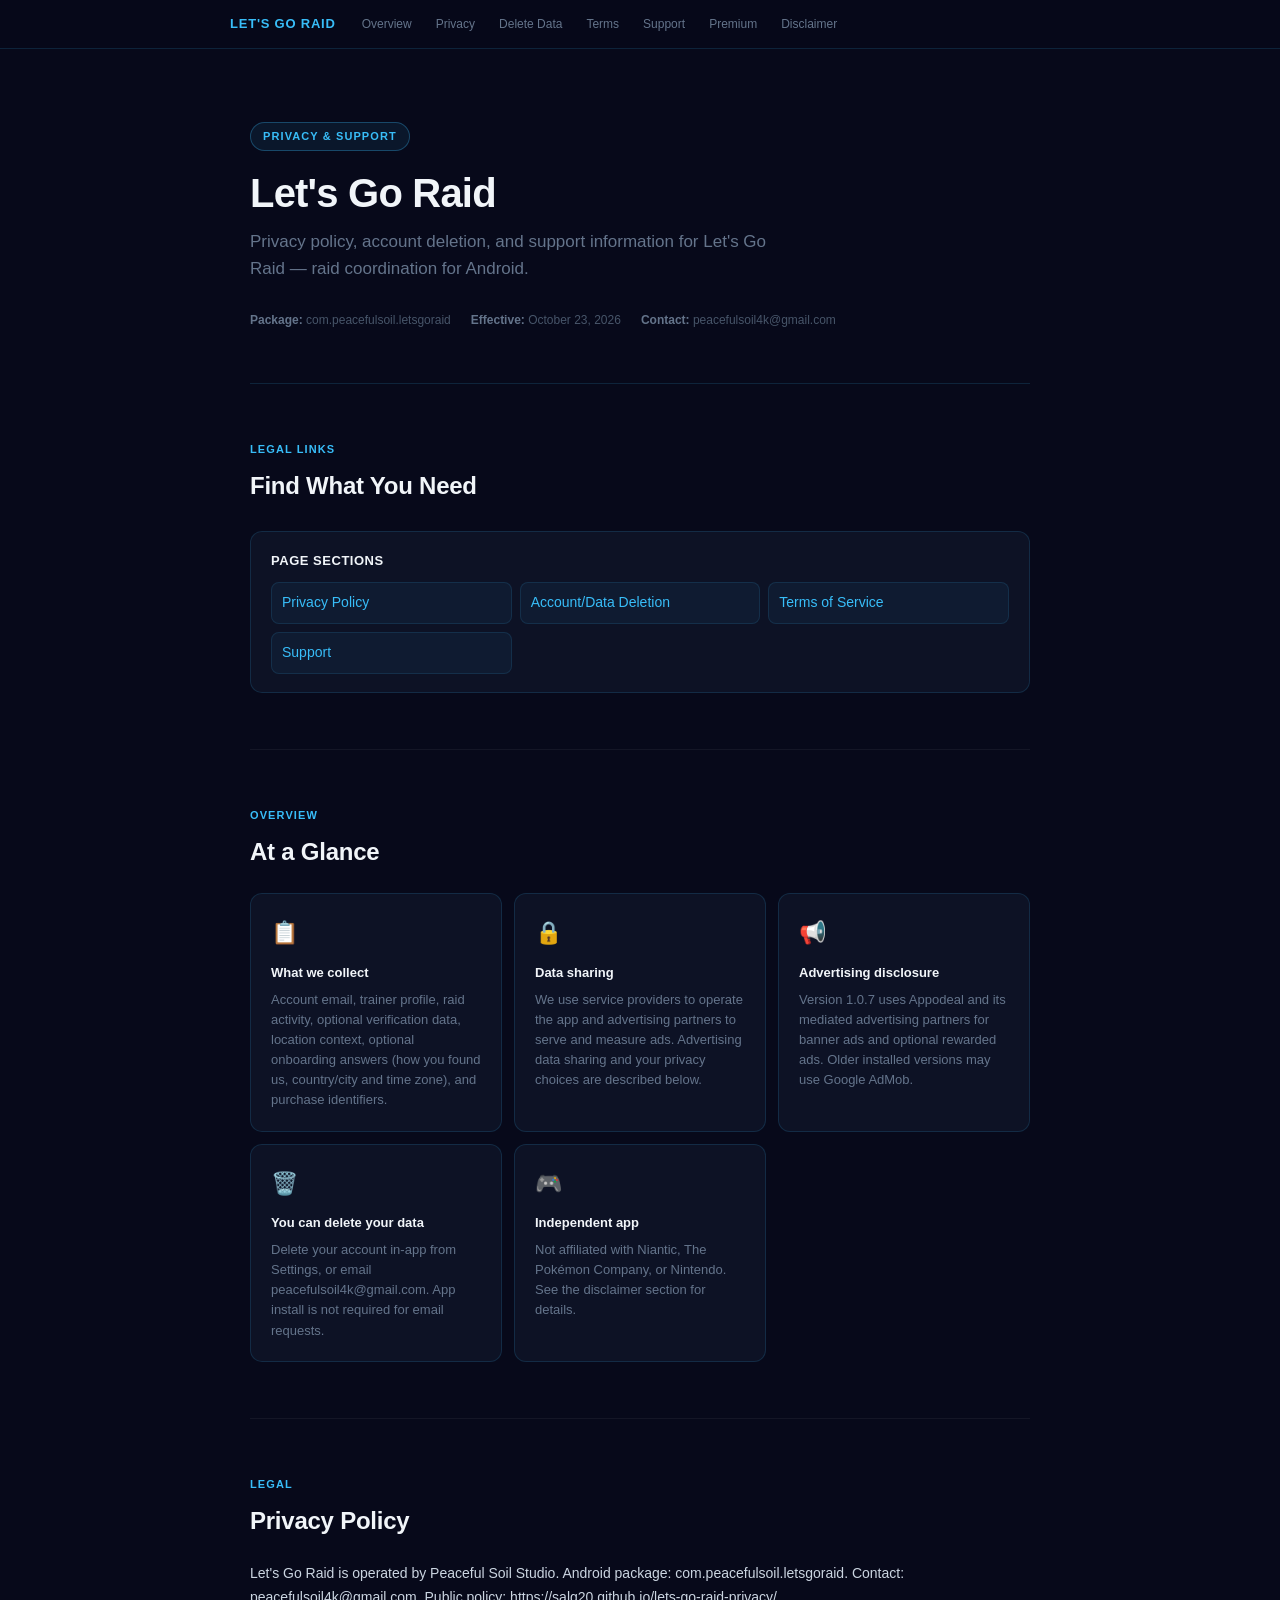
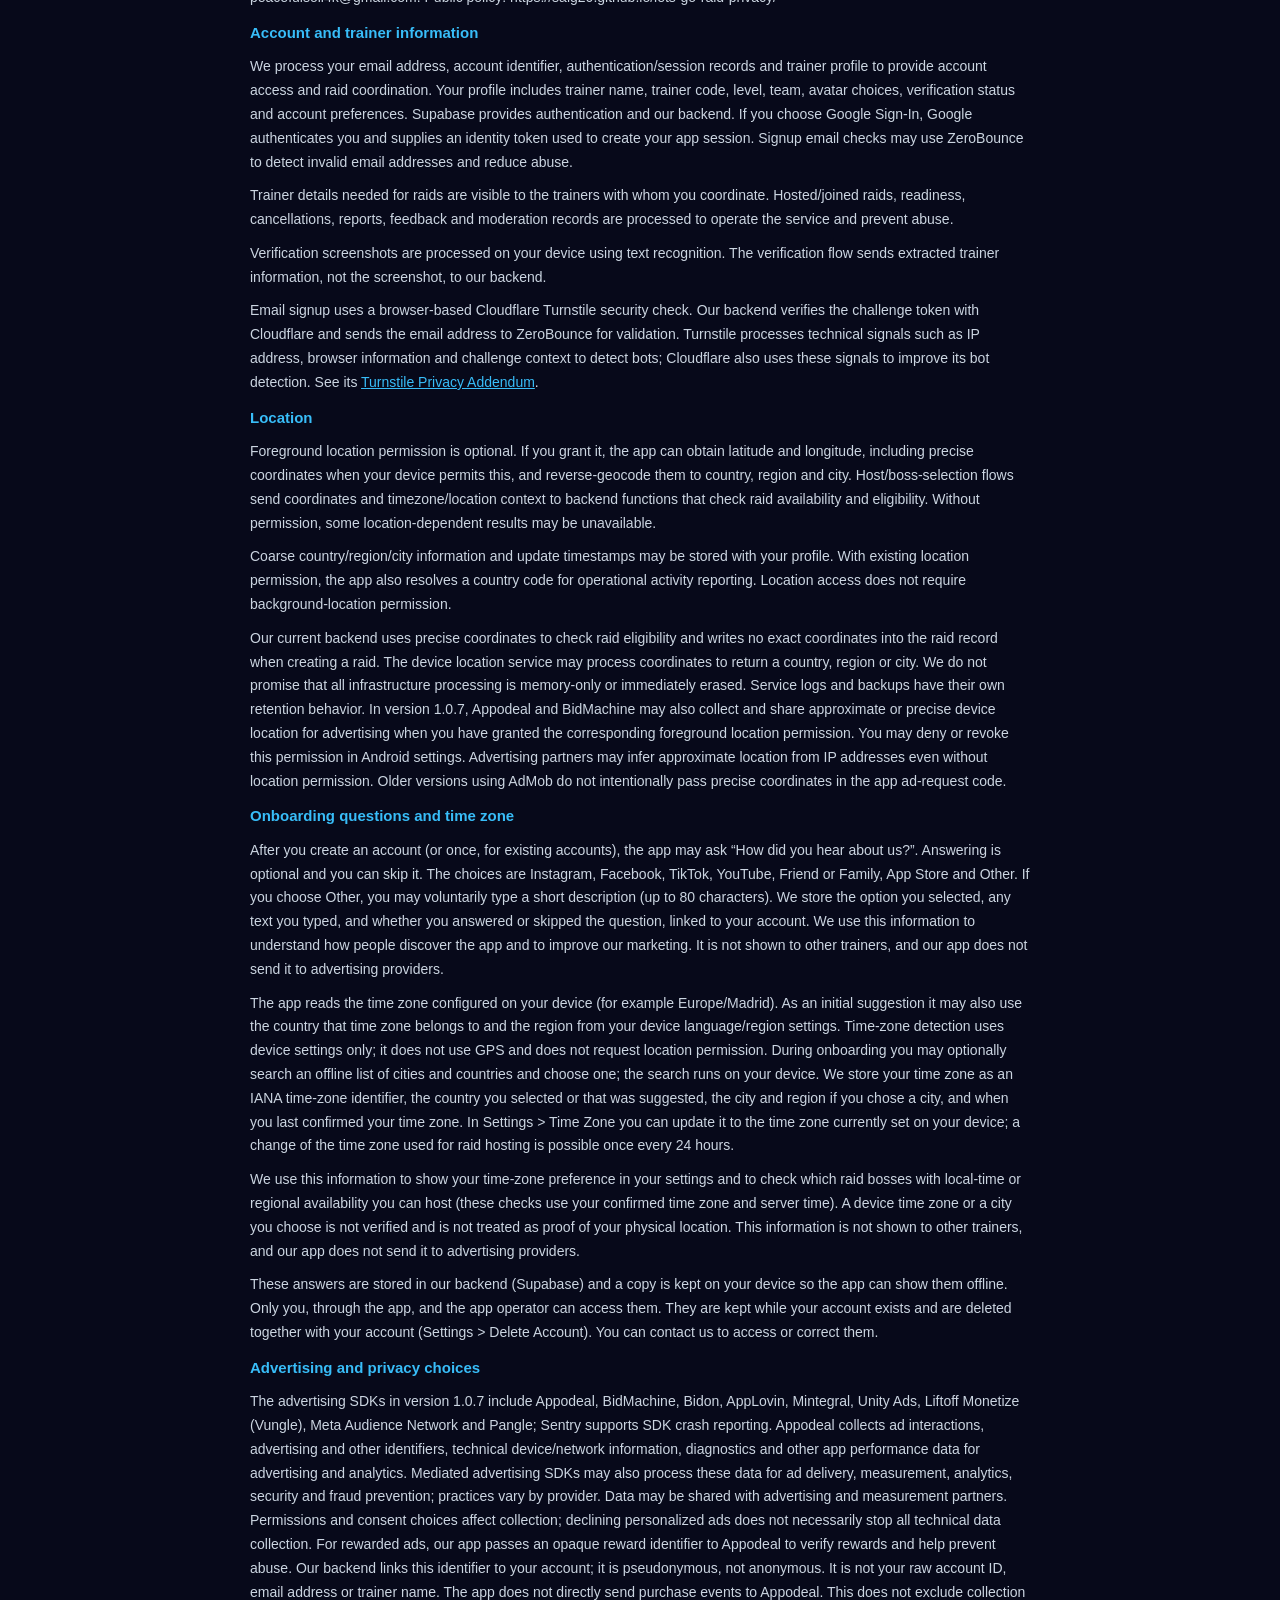
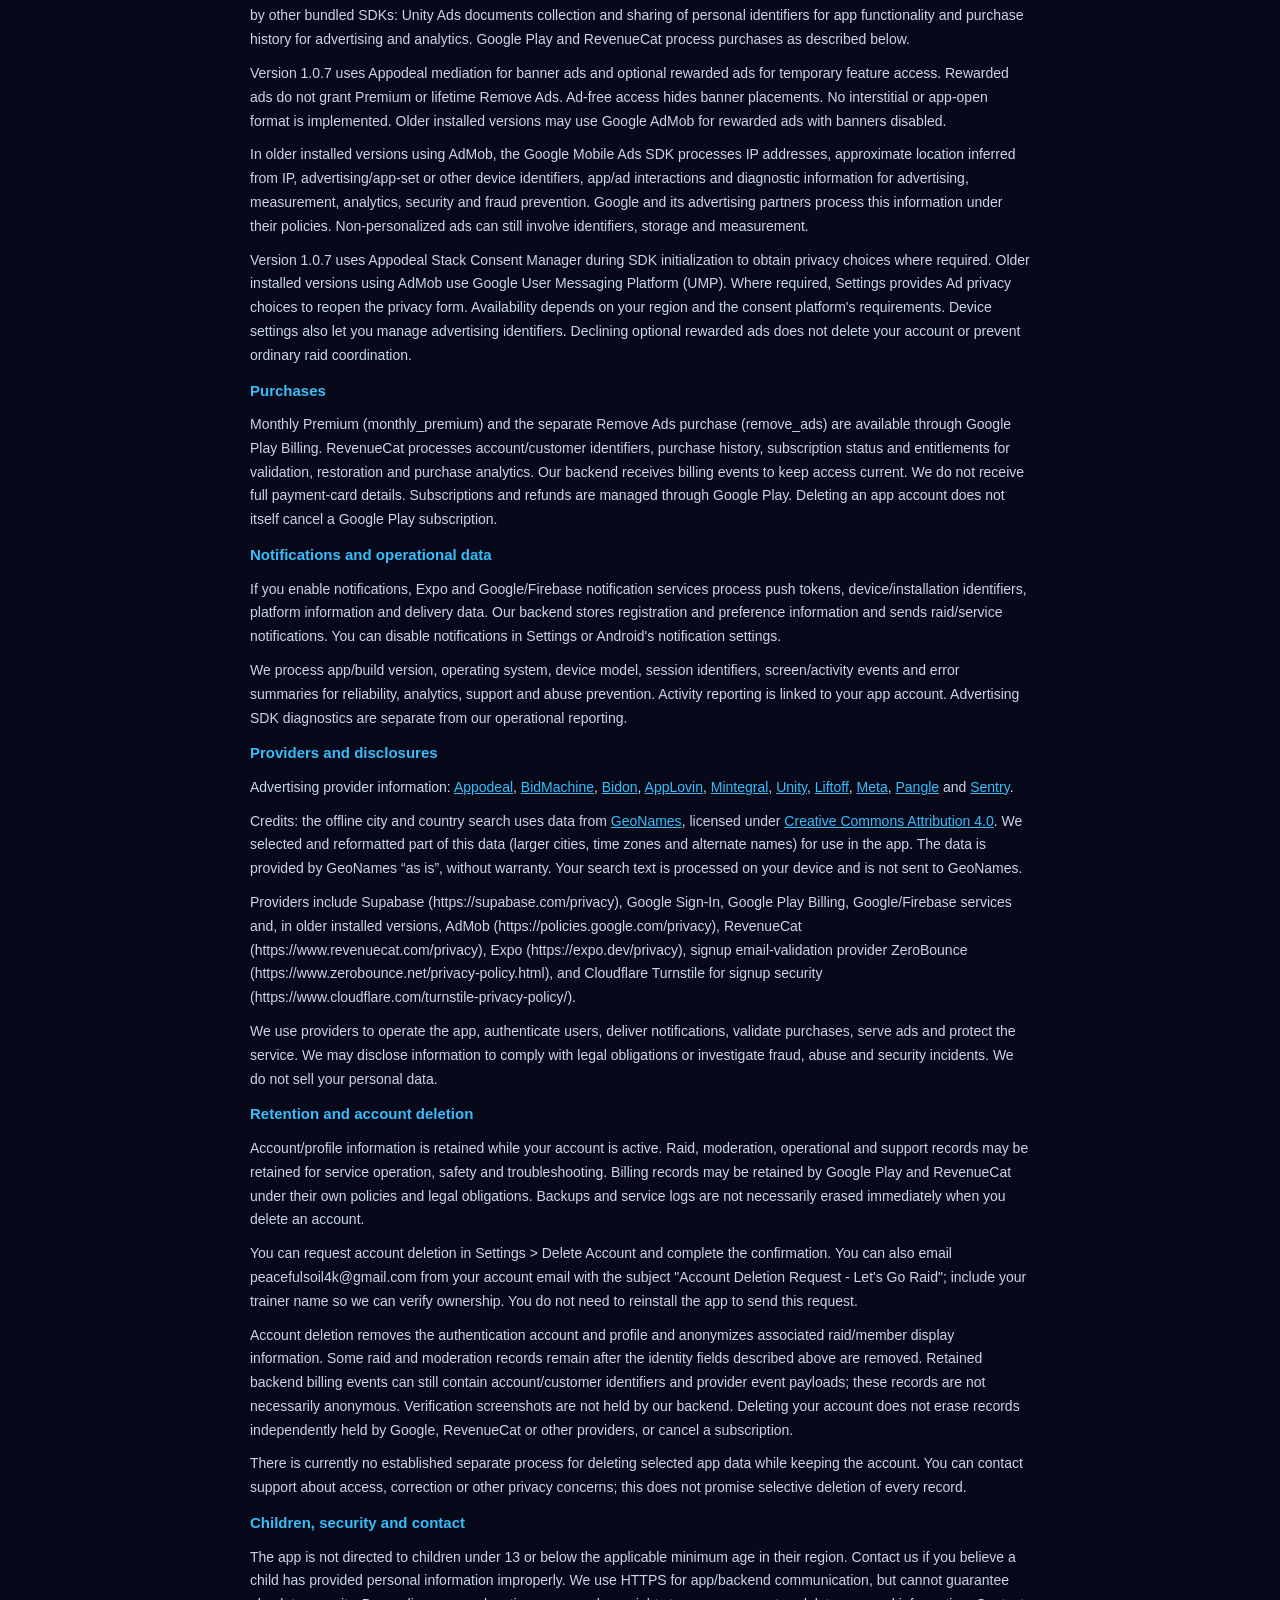
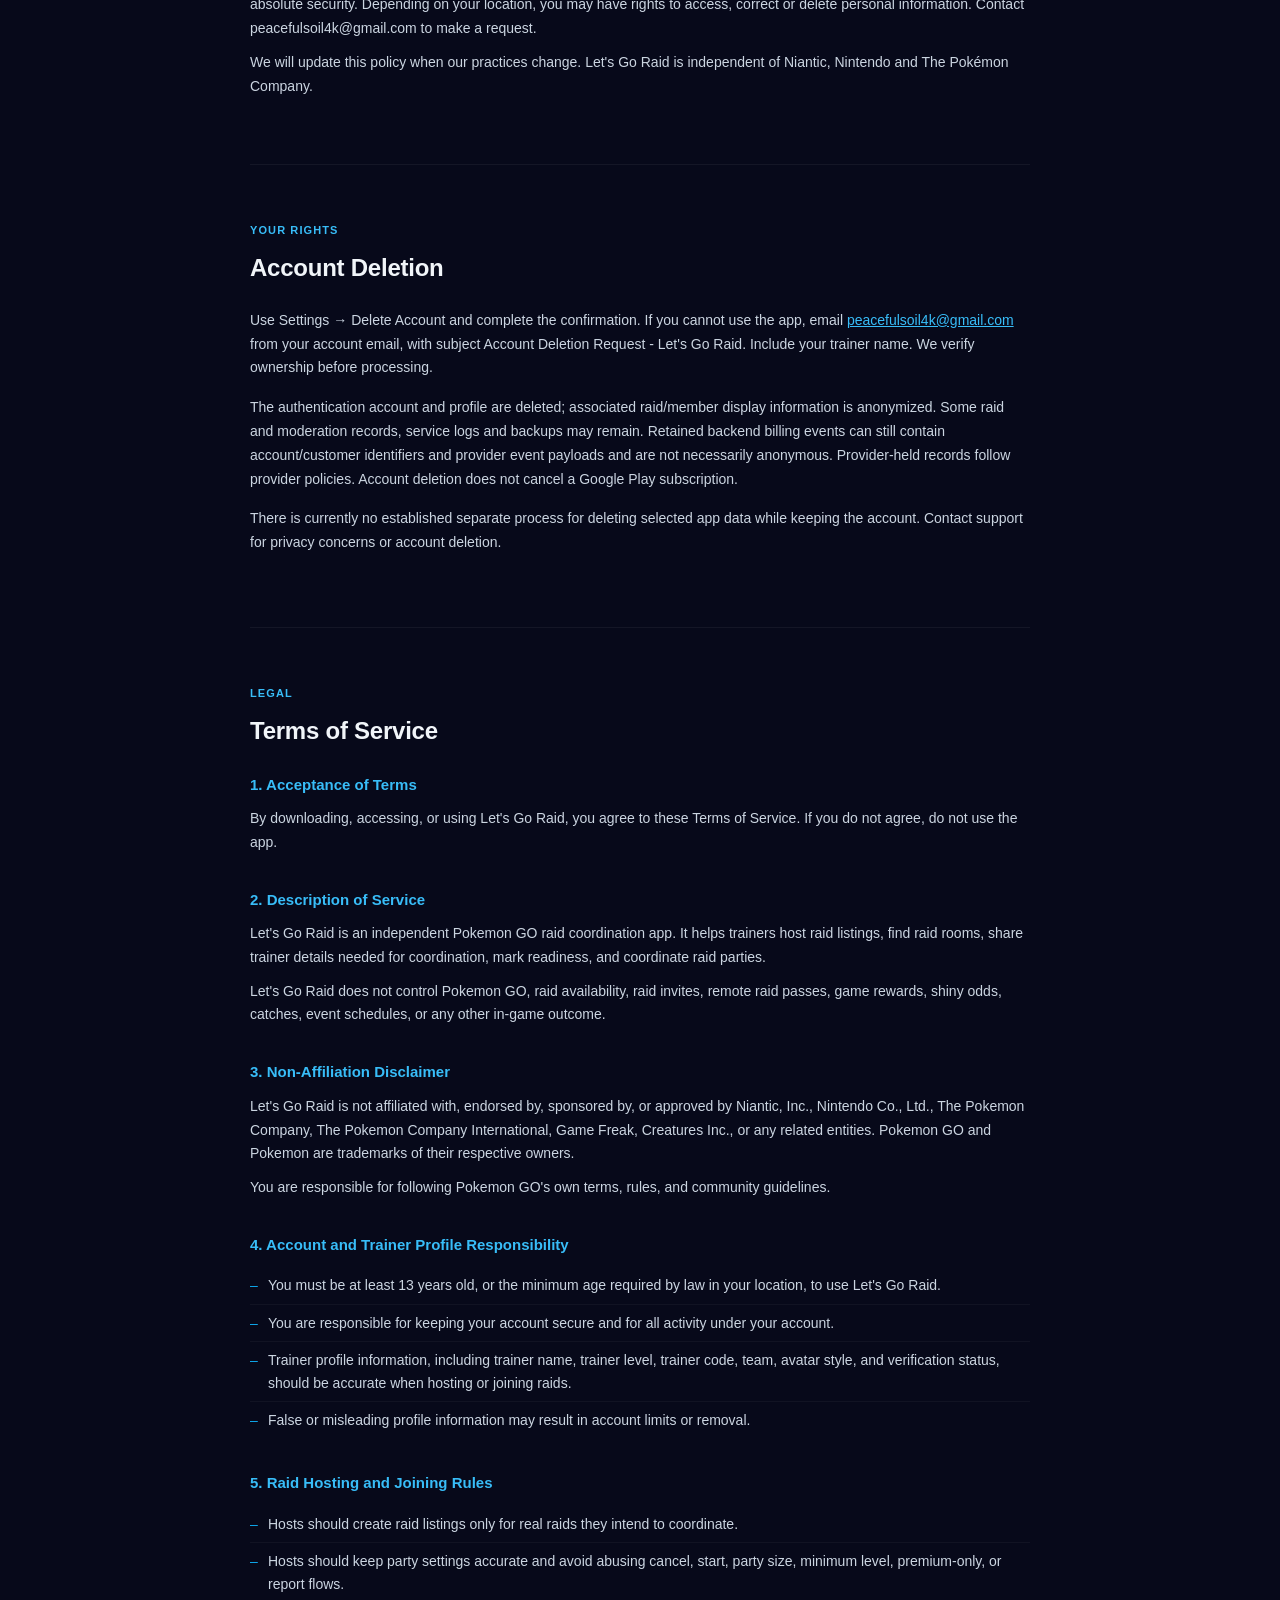
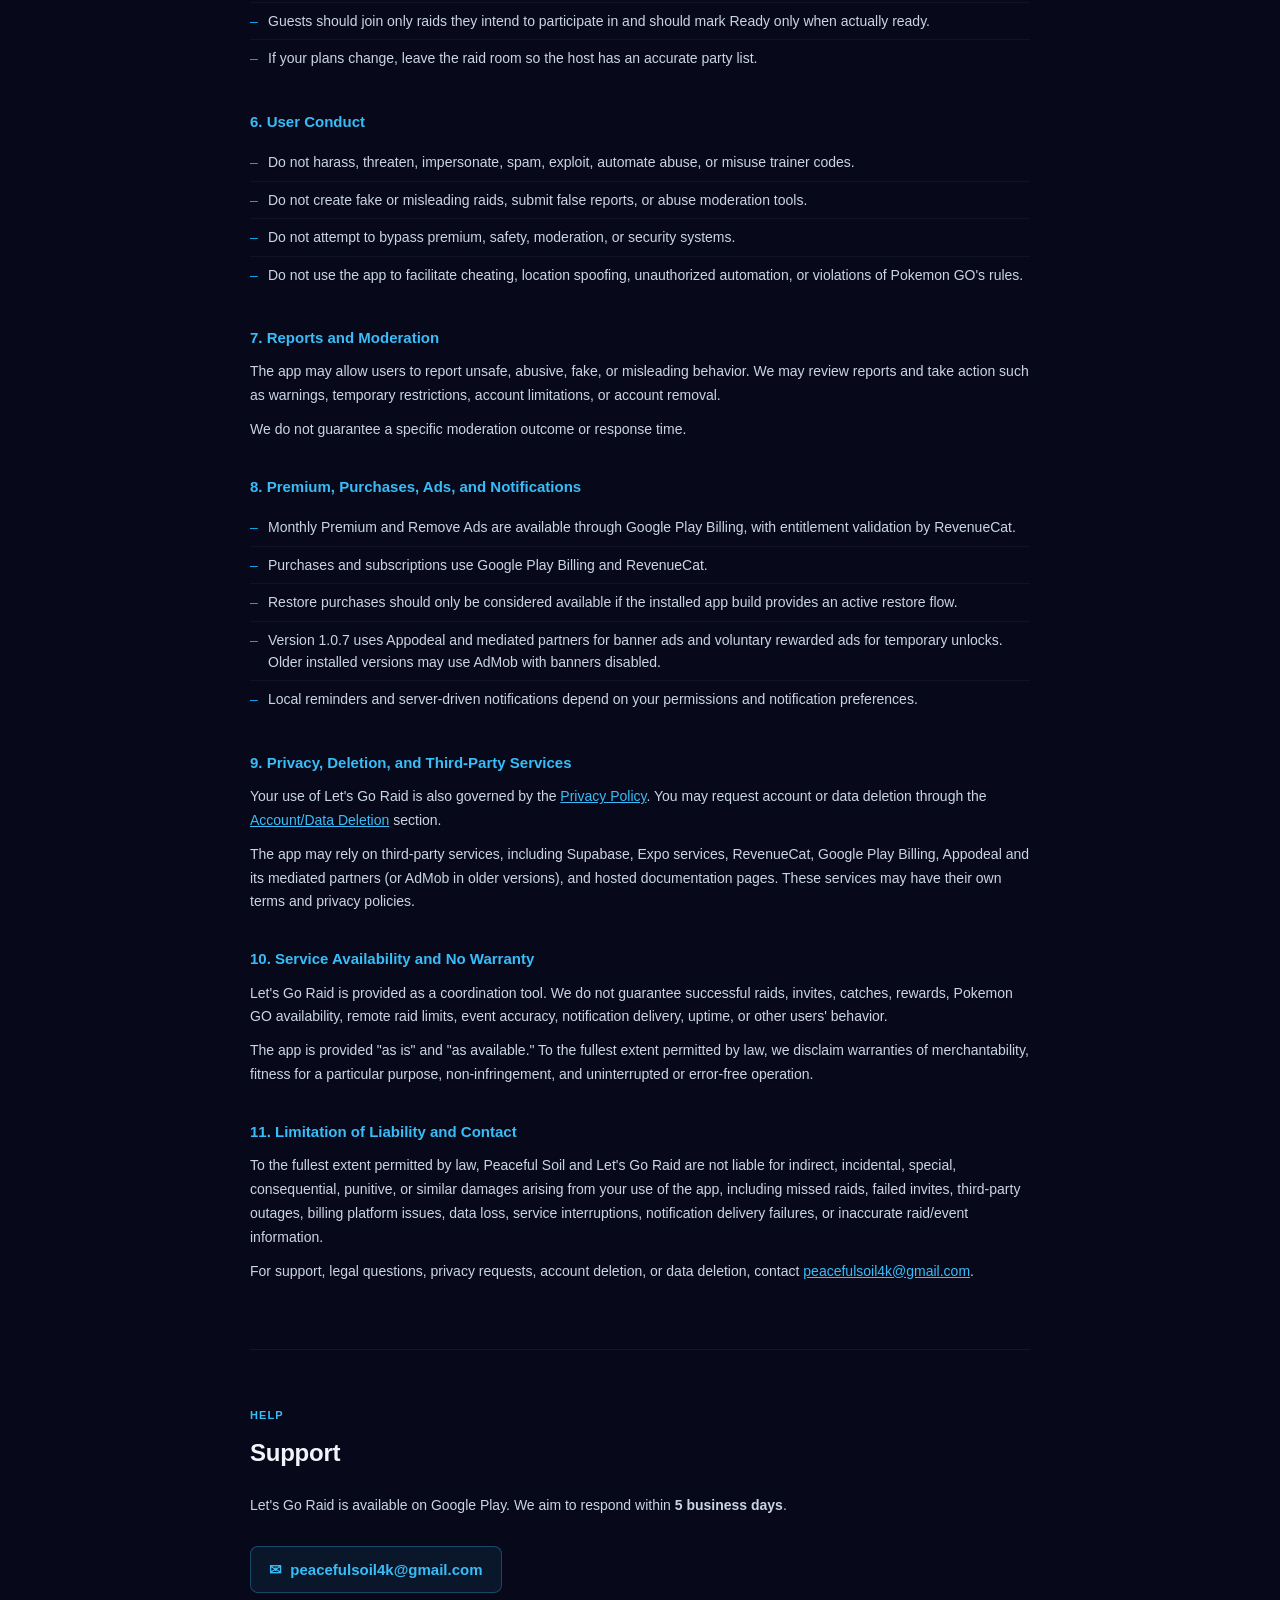
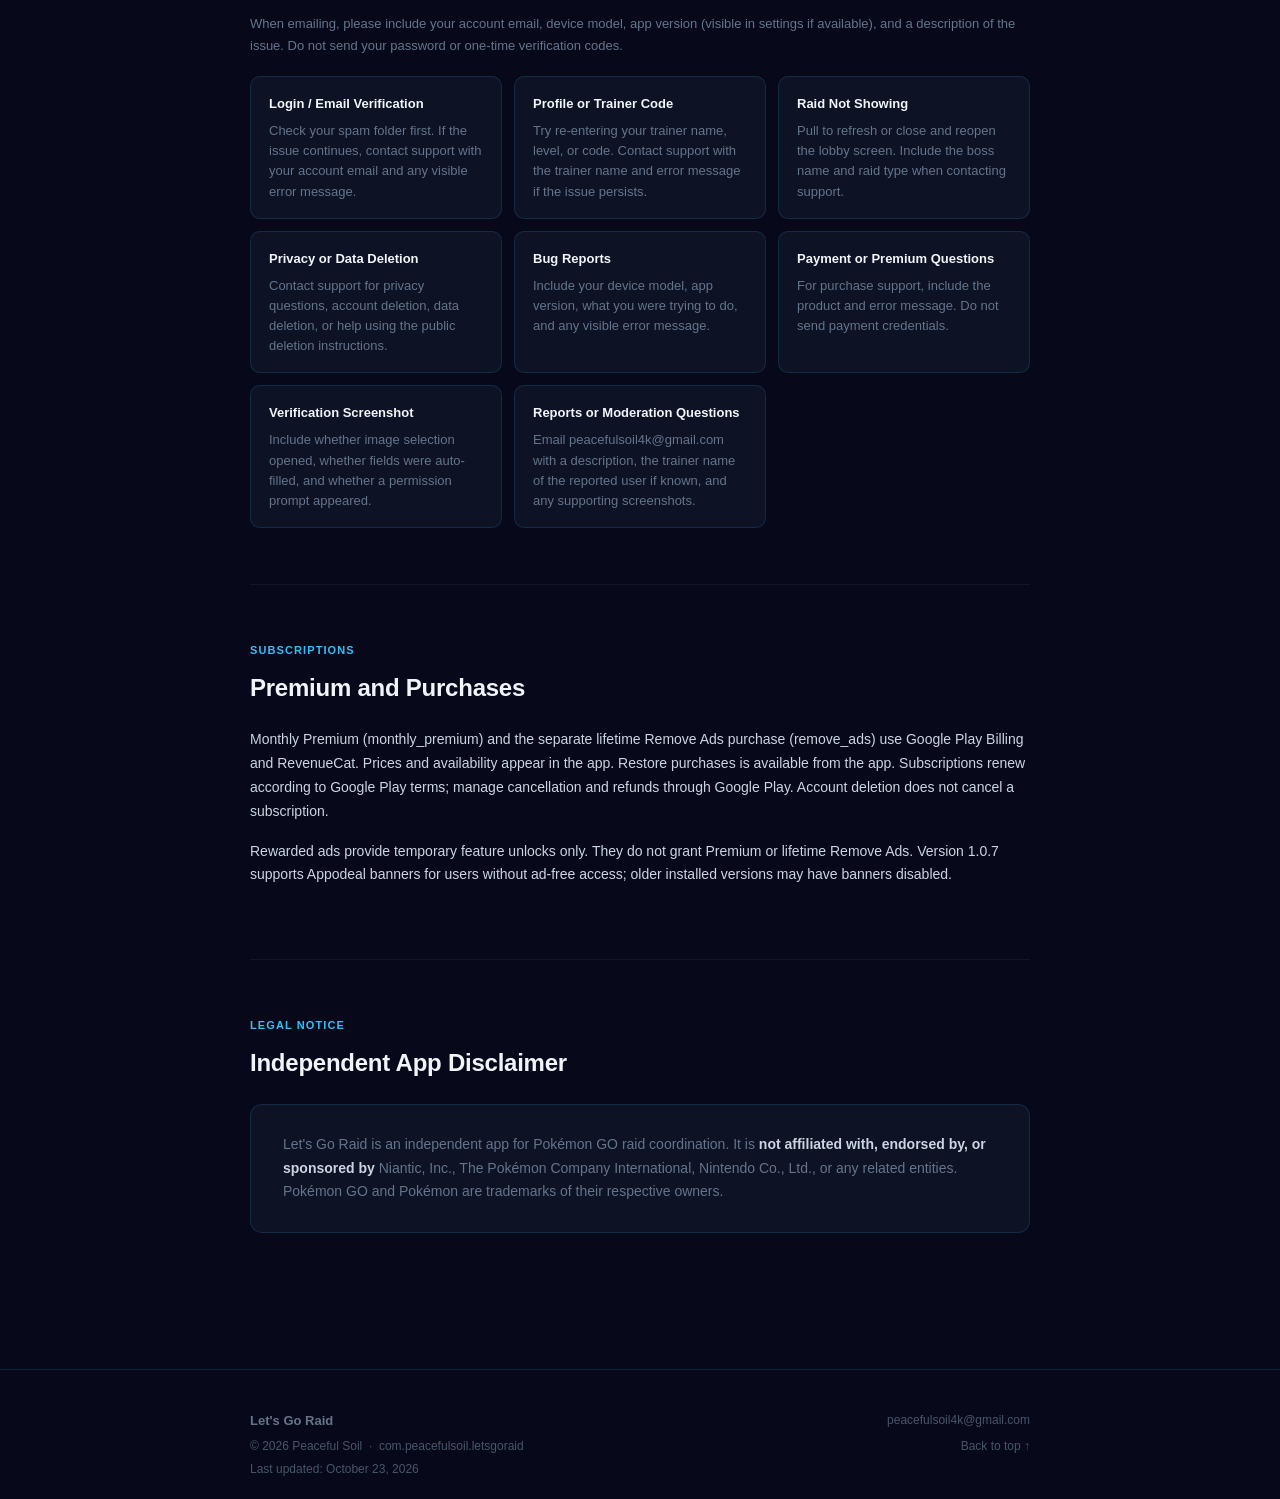
==== commit fbdfe7e6: "docs: clarify reward identifiers, signup security and retained billing data" ====
--- a/index.html
+++ b/index.html
@@ -525,6 +525,7 @@
 <p class="policy-p">We process your email address, account identifier, authentication/session records and trainer profile to provide account access and raid coordination. Your profile includes trainer name, trainer code, level, team, avatar choices, verification status and account preferences. Supabase provides authentication and our backend. If you choose Google Sign-In, Google authenticates you and supplies an identity token used to create your app session. Signup email checks may use ZeroBounce to detect invalid email addresses and reduce abuse.</p>
 <p class="policy-p">Trainer details needed for raids are visible to the trainers with whom you coordinate. Hosted/joined raids, readiness, cancellations, reports, feedback and moderation records are processed to operate the service and prevent abuse.</p>
 <p class="policy-p">Verification screenshots are processed on your device using text recognition. The verification flow sends extracted trainer information, not the screenshot, to our backend.</p>
+<p class="policy-p">Email signup uses a browser-based Cloudflare Turnstile security check. Our backend verifies the challenge token with Cloudflare and sends the email address to ZeroBounce for validation. Turnstile processes technical signals such as IP address, browser information and challenge context to detect bots; Cloudflare also uses these signals to improve its bot detection. See its <a href="https://www.cloudflare.com/turnstile-privacy-policy/">Turnstile Privacy Addendum</a>.</p>
 <h3 class="policy-h2">Location</h3>
 <p class="policy-p">Foreground location permission is optional. If you grant it, the app can obtain latitude and longitude, including precise coordinates when your device permits this, and reverse-geocode them to country, region and city. Host/boss-selection flows send coordinates and timezone/location context to backend functions that check raid availability and eligibility. Without permission, some location-dependent results may be unavailable.</p>
 <p class="policy-p">Coarse country/region/city information and update timestamps may be stored with your profile. With existing location permission, the app also resolves a country code for operational activity reporting. Location access does not require background-location permission.</p>
@@ -534,7 +535,7 @@
 <p class="policy-p">The app reads the time zone configured on your device (for example Europe/Madrid). As an initial suggestion it may also use the country that time zone belongs to and the region from your device language/region settings. Time-zone detection uses device settings only; it does not use GPS and does not request location permission. During onboarding you may optionally search an offline list of cities and countries and choose one; the search runs on your device. We store your time zone as an IANA time-zone identifier, the country you selected or that was suggested, the city and region if you chose a city, and when you last confirmed your time zone. In Settings &gt; Time Zone you can update it to the time zone currently set on your device; a change of the time zone used for raid hosting is possible once every 24 hours.</p>
 <p class="policy-p">We use this information to show your time-zone preference in your settings and to check which raid bosses with local-time or regional availability you can host (these checks use your confirmed time zone and server time). A device time zone or a city you choose is not verified and is not treated as proof of your physical location. This information is not shown to other trainers, and our app does not send it to advertising providers.</p>
 <p class="policy-p">These answers are stored in our backend (Supabase) and a copy is kept on your device so the app can show them offline. Only you, through the app, and the app operator can access them. They are kept while your account exists and are deleted together with your account (Settings &gt; Delete Account). You can contact us to access or correct them.</p>
-<h3 class="policy-h2">Advertising and privacy choices</h3><p class="policy-p">The advertising SDKs in version 1.0.7 include Appodeal, BidMachine, Bidon, AppLovin, Mintegral, Unity Ads, Liftoff Monetize (Vungle), Meta Audience Network and Pangle; Sentry supports SDK crash reporting. Appodeal collects ad interactions, advertising and other identifiers, technical device/network information, diagnostics and other app performance data for advertising and analytics. Mediated advertising SDKs may also process these data for ad delivery, measurement, analytics, security and fraud prevention; practices vary by provider. Data may be shared with advertising and measurement partners. Permissions and consent choices affect collection; declining personalized ads does not necessarily stop all technical data collection. The app does not directly pass its account user ID or purchase events to Appodeal. This does not exclude collection by other bundled SDKs: Unity Ads documents collection and sharing of personal identifiers for app functionality and purchase history for advertising and analytics. Google Play and RevenueCat process purchases as described below.</p>
+<h3 class="policy-h2">Advertising and privacy choices</h3><p class="policy-p">The advertising SDKs in version 1.0.7 include Appodeal, BidMachine, Bidon, AppLovin, Mintegral, Unity Ads, Liftoff Monetize (Vungle), Meta Audience Network and Pangle; Sentry supports SDK crash reporting. Appodeal collects ad interactions, advertising and other identifiers, technical device/network information, diagnostics and other app performance data for advertising and analytics. Mediated advertising SDKs may also process these data for ad delivery, measurement, analytics, security and fraud prevention; practices vary by provider. Data may be shared with advertising and measurement partners. Permissions and consent choices affect collection; declining personalized ads does not necessarily stop all technical data collection. For rewarded ads, our app passes an opaque reward identifier to Appodeal to verify rewards and help prevent abuse. Our backend links this identifier to your account; it is pseudonymous, not anonymous. It is not your raw account ID, email address or trainer name. The app does not directly send purchase events to Appodeal. This does not exclude collection by other bundled SDKs: Unity Ads documents collection and sharing of personal identifiers for app functionality and purchase history for advertising and analytics. Google Play and RevenueCat process purchases as described below.</p>
 <p class="policy-p">Version 1.0.7 uses Appodeal mediation for banner ads and optional rewarded ads for temporary feature access. Rewarded ads do not grant Premium or lifetime Remove Ads. Ad-free access hides banner placements. No interstitial or app-open format is implemented. Older installed versions may use Google AdMob for rewarded ads with banners disabled.</p>
 <p class="policy-p">In older installed versions using AdMob, the Google Mobile Ads SDK processes IP addresses, approximate location inferred from IP, advertising/app-set or other device identifiers, app/ad interactions and diagnostic information for advertising, measurement, analytics, security and fraud prevention. Google and its advertising partners process this information under their policies. Non-personalized ads can still involve identifiers, storage and measurement.</p>
 <p class="policy-p">Version 1.0.7 uses Appodeal Stack Consent Manager during SDK initialization to obtain privacy choices where required. Older installed versions using AdMob use Google User Messaging Platform (UMP). Where required, Settings provides Ad privacy choices to reopen the privacy form. Availability depends on your region and the consent platform's requirements. Device settings also let you manage advertising identifiers. Declining optional rewarded ads does not delete your account or prevent ordinary raid coordination.</p>
@@ -545,12 +546,12 @@
 <p class="policy-p">We process app/build version, operating system, device model, session identifiers, screen/activity events and error summaries for reliability, analytics, support and abuse prevention. Activity reporting is linked to your app account. Advertising SDK diagnostics are separate from our operational reporting.</p>
 <h3 class="policy-h2">Providers and disclosures</h3><p class="policy-p">Advertising provider information: <a href="https://appodeal.com/privacy-policy/">Appodeal</a>, <a href="https://bidmachine.io/privacy-policy/">BidMachine</a>, <a href="https://docs.bidon.org/">Bidon</a>, <a href="https://legal.applovin.com/privacy/">AppLovin</a>, <a href="https://www.mintegral.com/en/privacy">Mintegral</a>, <a href="https://unity.com/legal/privacy-policy">Unity</a>, <a href="https://liftoff.io/privacy-policy/">Liftoff</a>, <a href="https://www.facebook.com/privacy/policy/">Meta</a>, <a href="https://www.pangleglobal.com/privacy">Pangle</a> and <a href="https://sentry.io/privacy/">Sentry</a>.</p>
 <p class="policy-p">Credits: the offline city and country search uses data from <a href="https://www.geonames.org/">GeoNames</a>, licensed under <a href="https://creativecommons.org/licenses/by/4.0/">Creative Commons Attribution 4.0</a>. We selected and reformatted part of this data (larger cities, time zones and alternate names) for use in the app. The data is provided by GeoNames &ldquo;as is&rdquo;, without warranty. Your search text is processed on your device and is not sent to GeoNames.</p>
-<p class="policy-p">Providers include Supabase (https://supabase.com/privacy), Google Sign-In, Google Play Billing, Google/Firebase services and, in older installed versions, AdMob (https://policies.google.com/privacy), RevenueCat (https://www.revenuecat.com/privacy), Expo (https://expo.dev/privacy), and signup email-validation provider ZeroBounce (https://www.zerobounce.net/privacy-policy.html).</p>
+<p class="policy-p">Providers include Supabase (https://supabase.com/privacy), Google Sign-In, Google Play Billing, Google/Firebase services and, in older installed versions, AdMob (https://policies.google.com/privacy), RevenueCat (https://www.revenuecat.com/privacy), Expo (https://expo.dev/privacy), signup email-validation provider ZeroBounce (https://www.zerobounce.net/privacy-policy.html), and Cloudflare Turnstile for signup security (https://www.cloudflare.com/turnstile-privacy-policy/).</p>
 <p class="policy-p">We use providers to operate the app, authenticate users, deliver notifications, validate purchases, serve ads and protect the service. We may disclose information to comply with legal obligations or investigate fraud, abuse and security incidents. We do not sell your personal data.</p>
 <h3 class="policy-h2">Retention and account deletion</h3>
 <p class="policy-p">Account/profile information is retained while your account is active. Raid, moderation, operational and support records may be retained for service operation, safety and troubleshooting. Billing records may be retained by Google Play and RevenueCat under their own policies and legal obligations. Backups and service logs are not necessarily erased immediately when you delete an account.</p>
 <p class="policy-p">You can request account deletion in Settings > Delete Account and complete the confirmation. You can also email peacefulsoil4k@gmail.com from your account email with the subject &quot;Account Deletion Request - Let's Go Raid&quot;; include your trainer name so we can verify ownership. You do not need to reinstall the app to send this request.</p>
-<p class="policy-p">Account deletion removes the authentication account and profile and anonymizes associated raid/member display information. Some anonymized raid, moderation and billing records can remain. Verification screenshots are not held by our backend. Deleting your account does not erase records independently held by Google, RevenueCat or other providers, or cancel a subscription.</p>
+<p class="policy-p">Account deletion removes the authentication account and profile and anonymizes associated raid/member display information. Some raid and moderation records remain after the identity fields described above are removed. Retained backend billing events can still contain account/customer identifiers and provider event payloads; these records are not necessarily anonymous. Verification screenshots are not held by our backend. Deleting your account does not erase records independently held by Google, RevenueCat or other providers, or cancel a subscription.</p>
 <p class="policy-p">There is currently no established separate process for deleting selected app data while keeping the account. You can contact support about access, correction or other privacy concerns; this does not promise selective deletion of every record.</p>
 <h3 class="policy-h2">Children, security and contact</h3>
 <p class="policy-p">The app is not directed to children under 13 or below the applicable minimum age in their region. Contact us if you believe a child has provided personal information improperly. We use HTTPS for app/backend communication, but cannot guarantee absolute security. Depending on your location, you may have rights to access, correct or delete personal information. Contact peacefulsoil4k@gmail.com to make a request.</p>
@@ -558,7 +559,7 @@
 </p></section>
 
     <!-- DELETION -->
-    <section id="deletion"><div class="section-label">Your Rights</div><div class="section-title">Account Deletion</div><p class="body-text">Use Settings &rarr; Delete Account and complete the confirmation. If you cannot use the app, email <a href="mailto:peacefulsoil4k@gmail.com">peacefulsoil4k@gmail.com</a> from your account email, with subject Account Deletion Request - Let's Go Raid. Include your trainer name. We verify ownership before processing.</p><p class="body-text">The authentication account and profile are deleted; associated raid/member display information is anonymized. Some anonymized raid, moderation and billing records, service logs and backups may remain. Provider-held records follow provider policies. Account deletion does not cancel a Google Play subscription.</p><p class="body-text">There is currently no established separate process for deleting selected app data while keeping the account. Contact support for privacy concerns or account deletion.</p></section>
+    <section id="deletion"><div class="section-label">Your Rights</div><div class="section-title">Account Deletion</div><p class="body-text">Use Settings &rarr; Delete Account and complete the confirmation. If you cannot use the app, email <a href="mailto:peacefulsoil4k@gmail.com">peacefulsoil4k@gmail.com</a> from your account email, with subject Account Deletion Request - Let's Go Raid. Include your trainer name. We verify ownership before processing.</p><p class="body-text">The authentication account and profile are deleted; associated raid/member display information is anonymized. Some raid and moderation records, service logs and backups may remain. Retained backend billing events can still contain account/customer identifiers and provider event payloads and are not necessarily anonymous. Provider-held records follow provider policies. Account deletion does not cancel a Google Play subscription.</p><p class="body-text">There is currently no established separate process for deleting selected app data while keeping the account. Contact support for privacy concerns or account deletion.</p></section>
 
     <!-- TERMS -->
     <section id="terms">
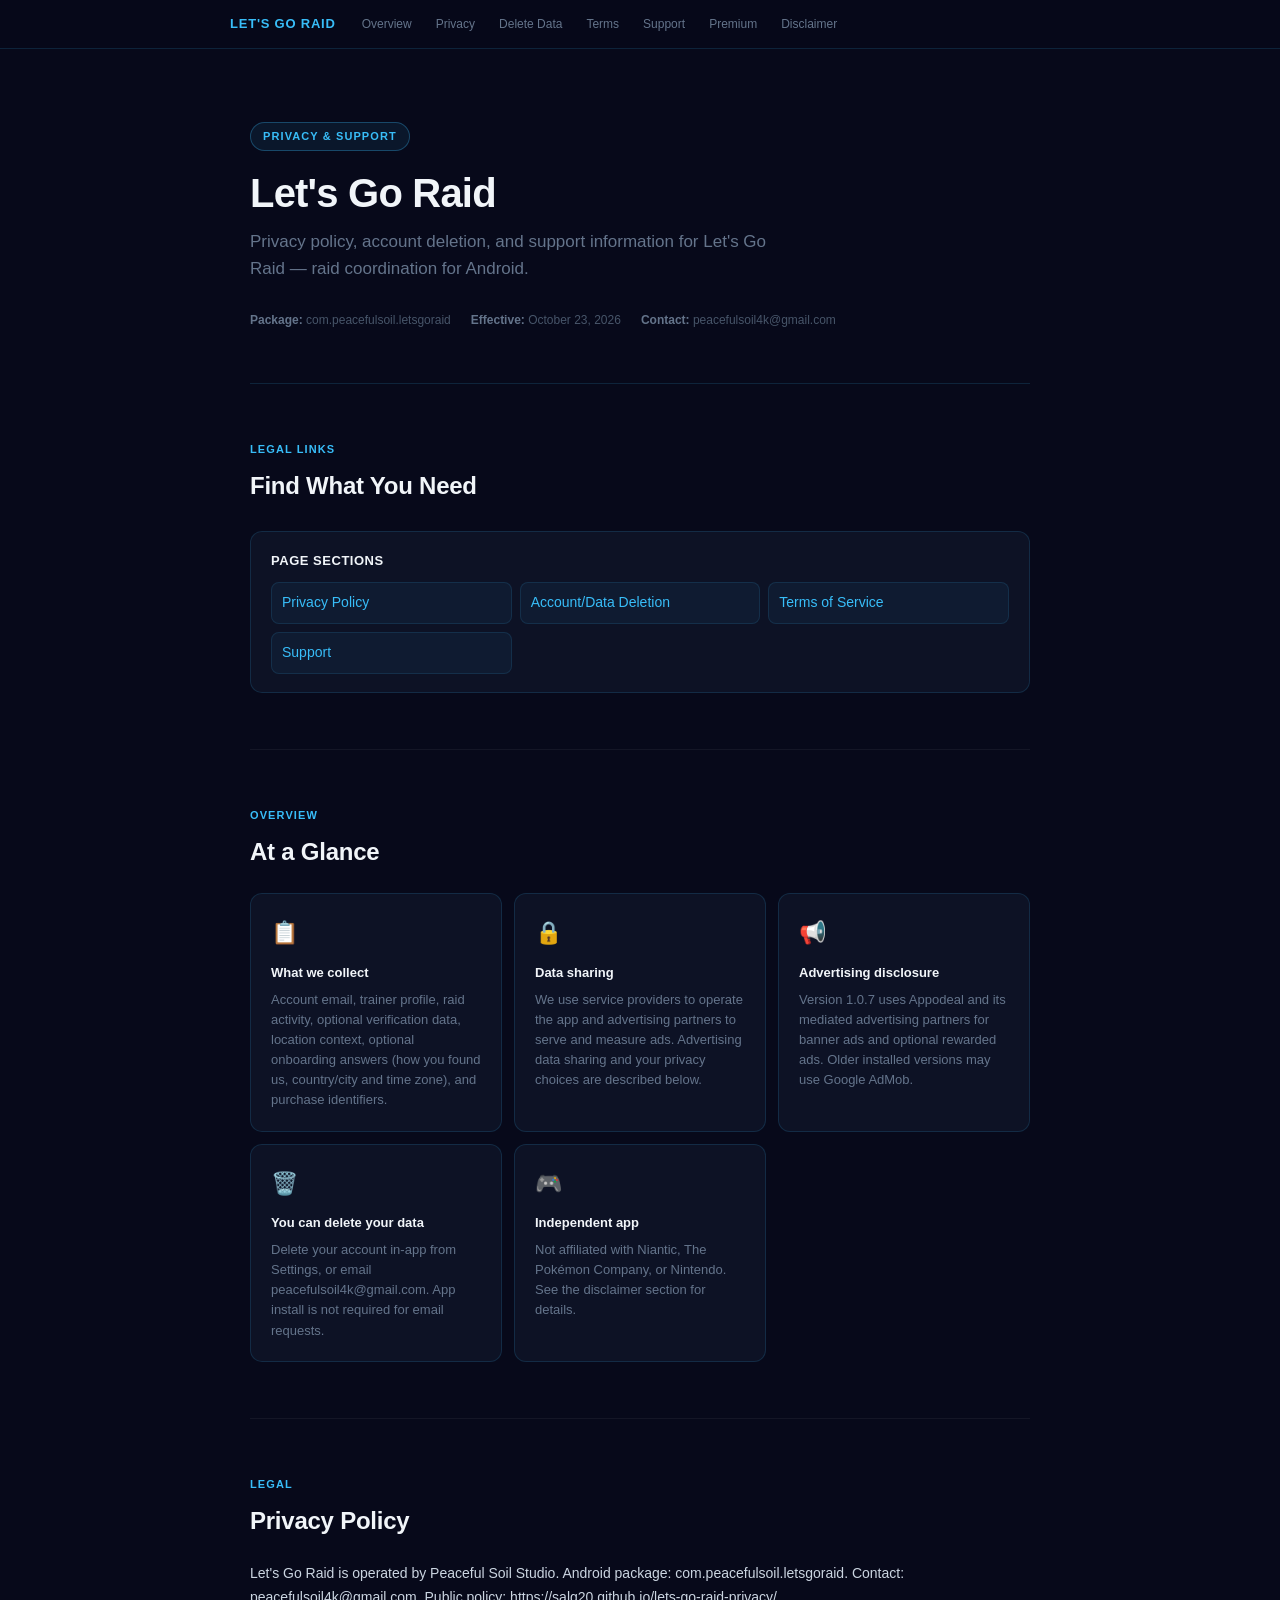
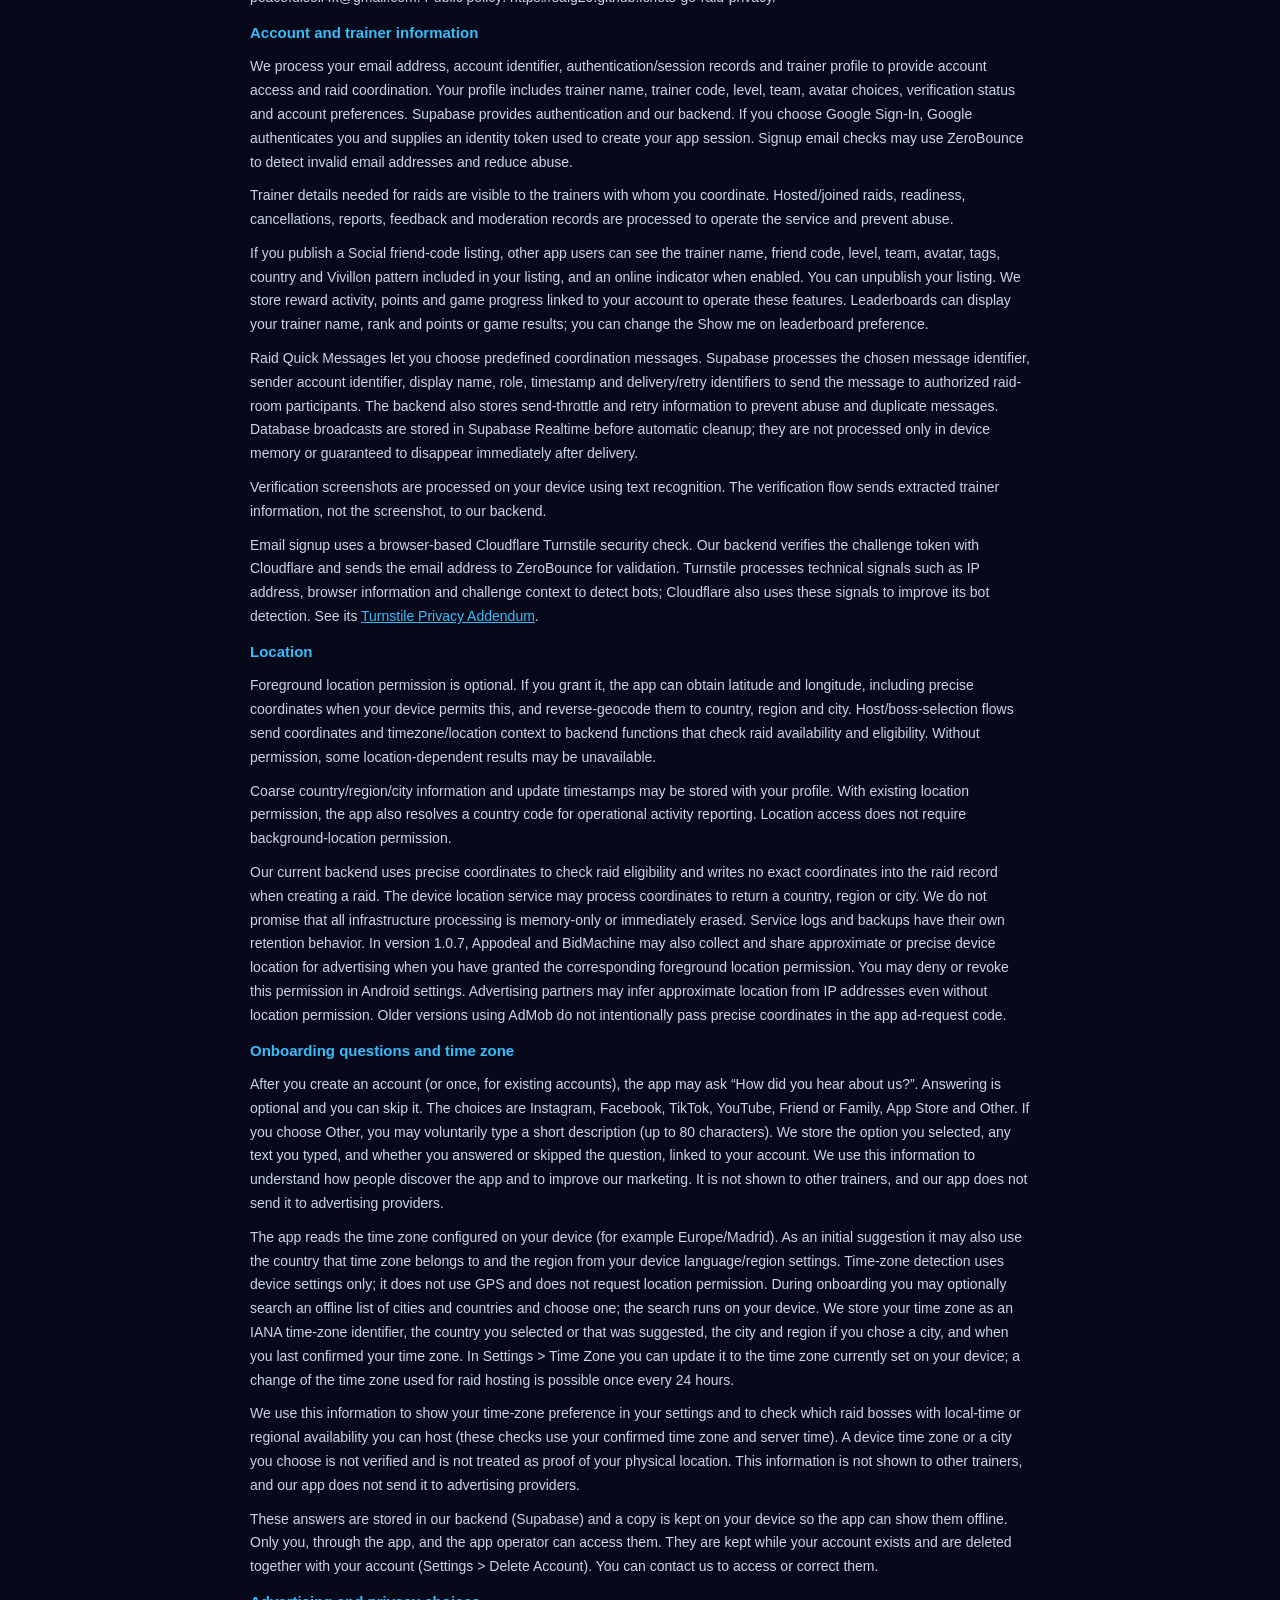
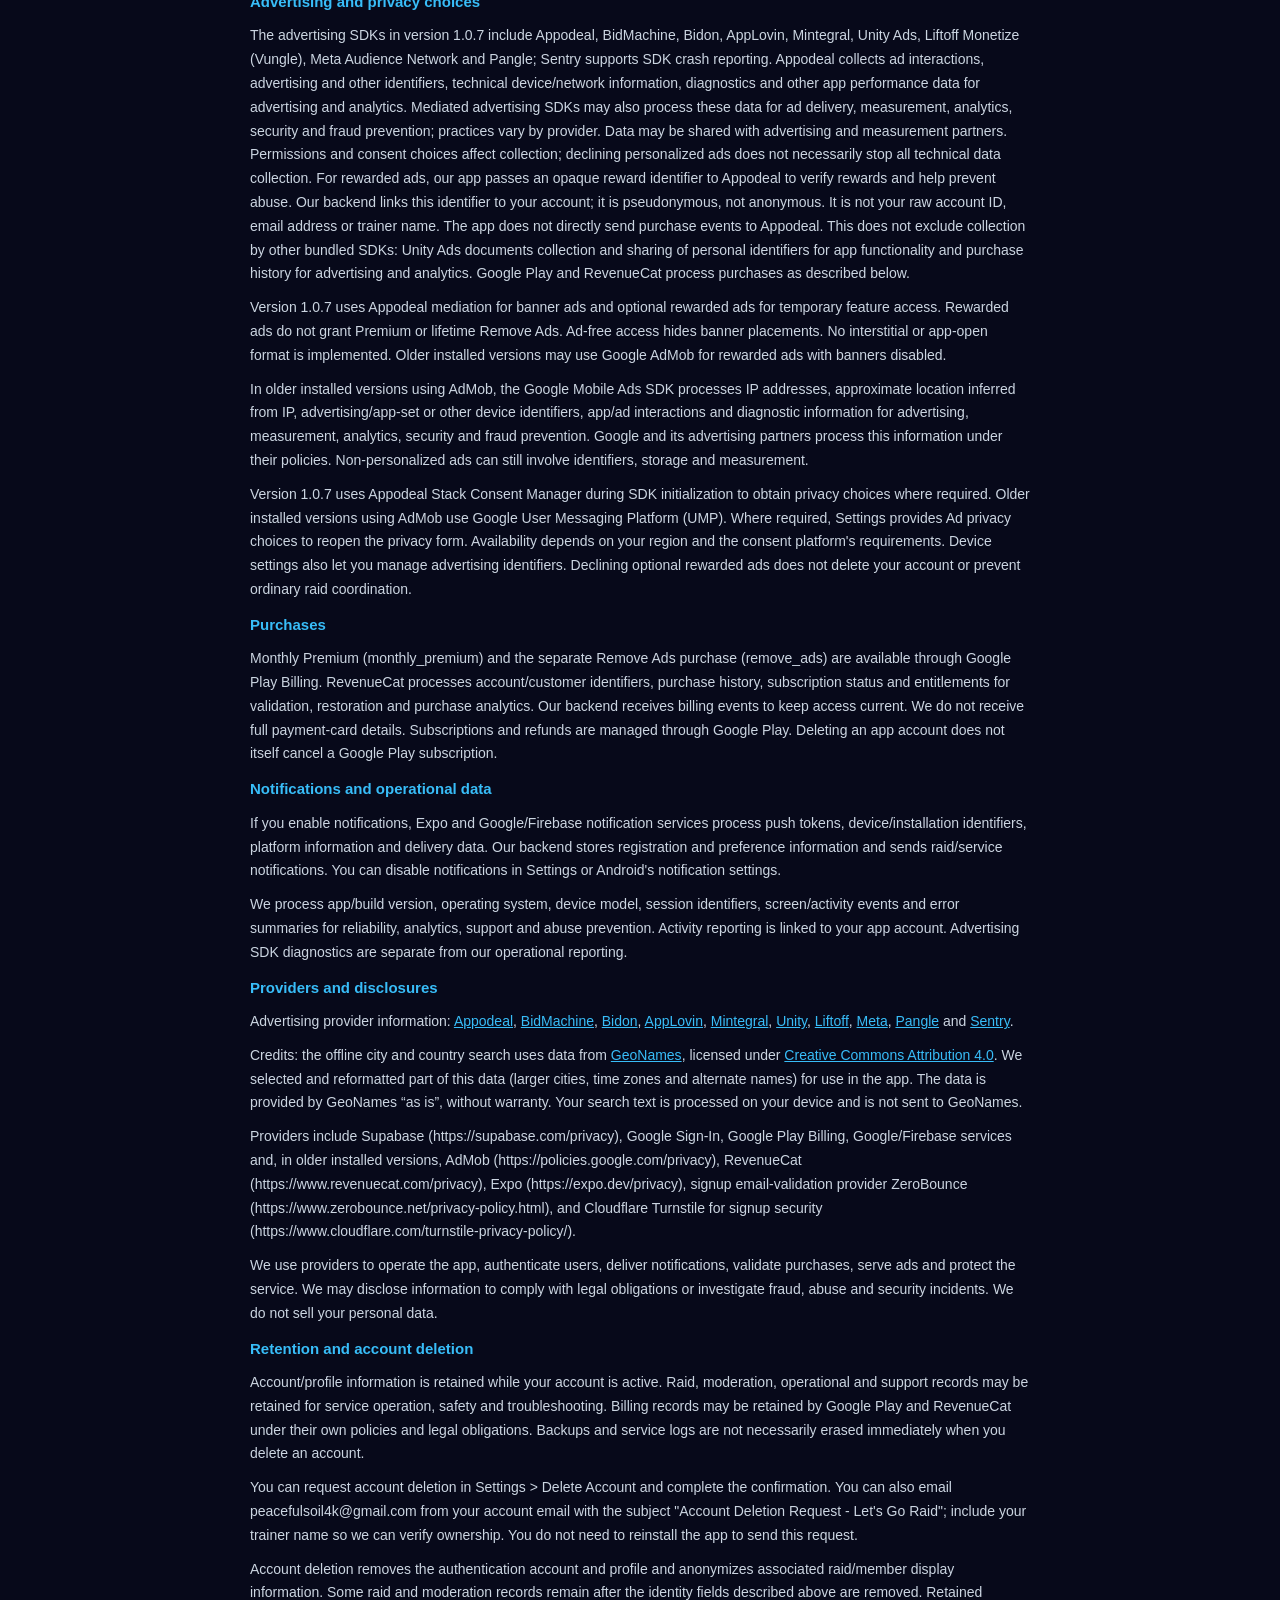
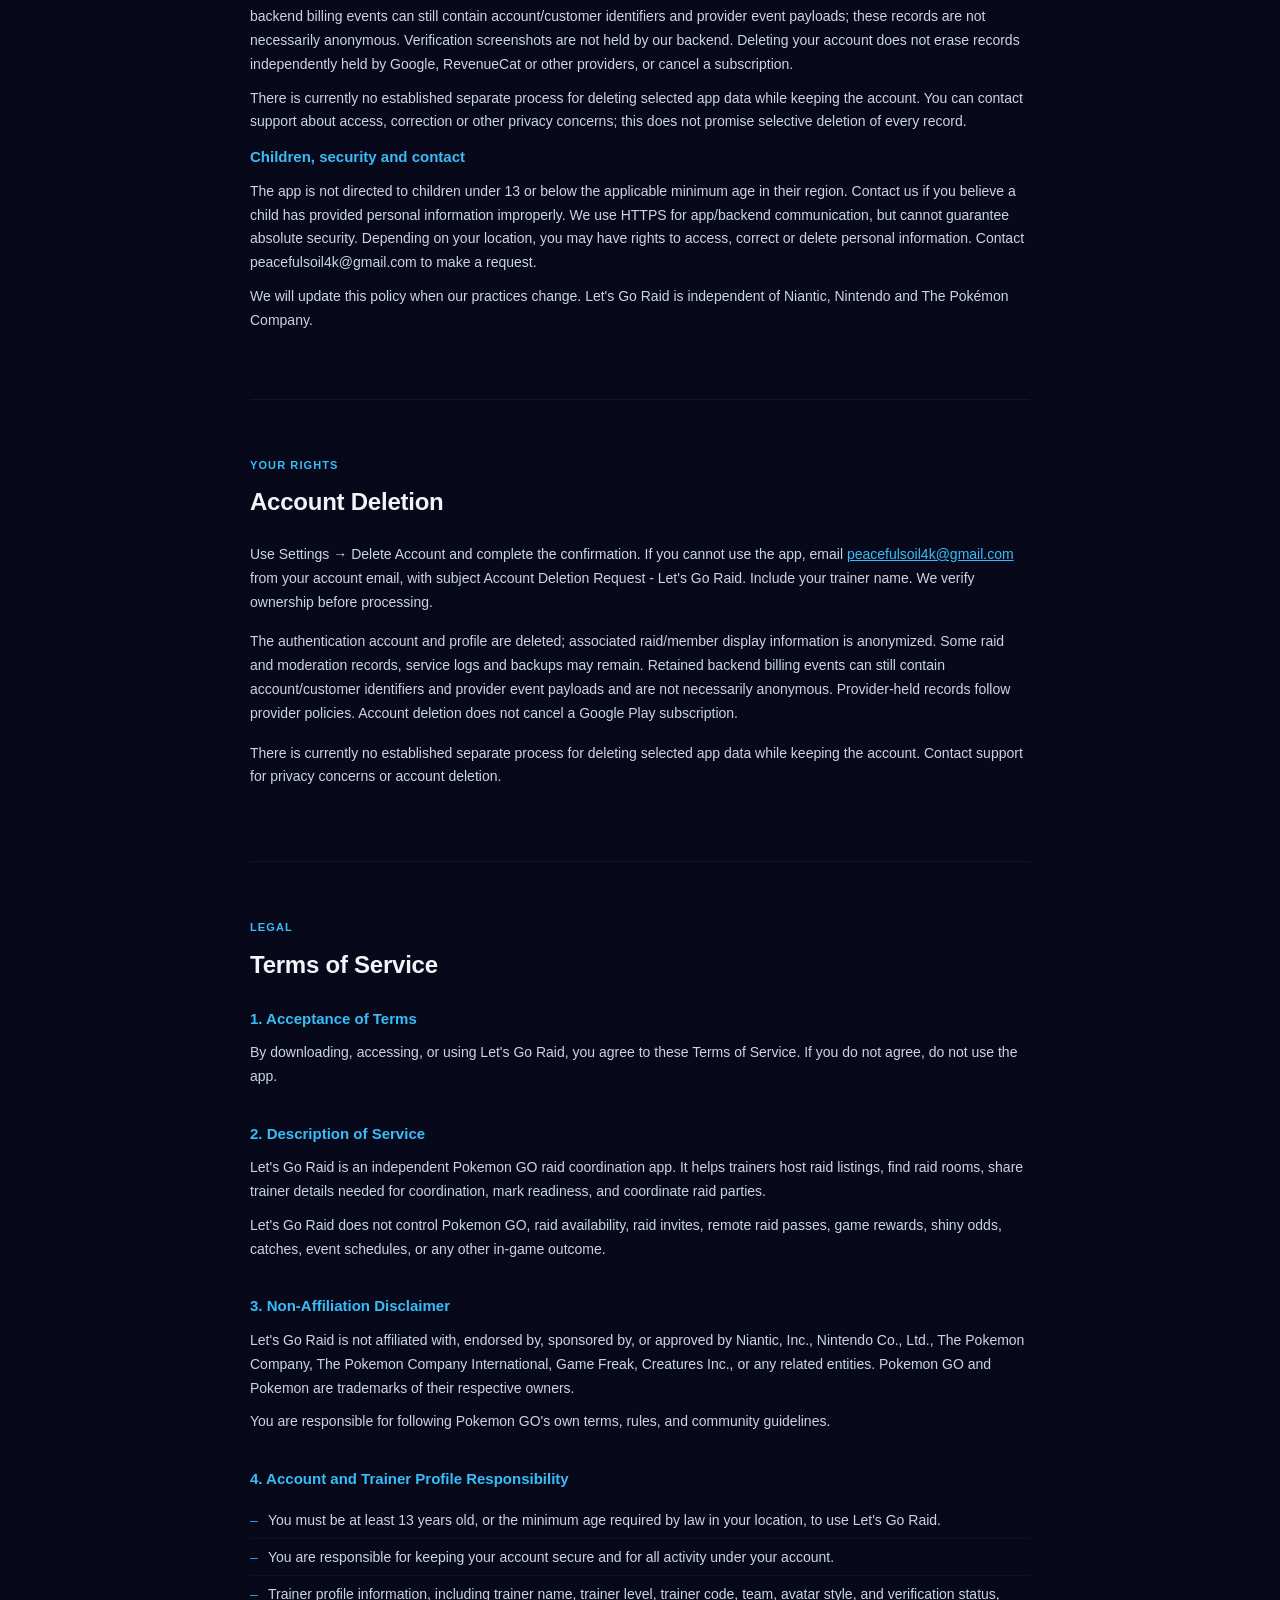
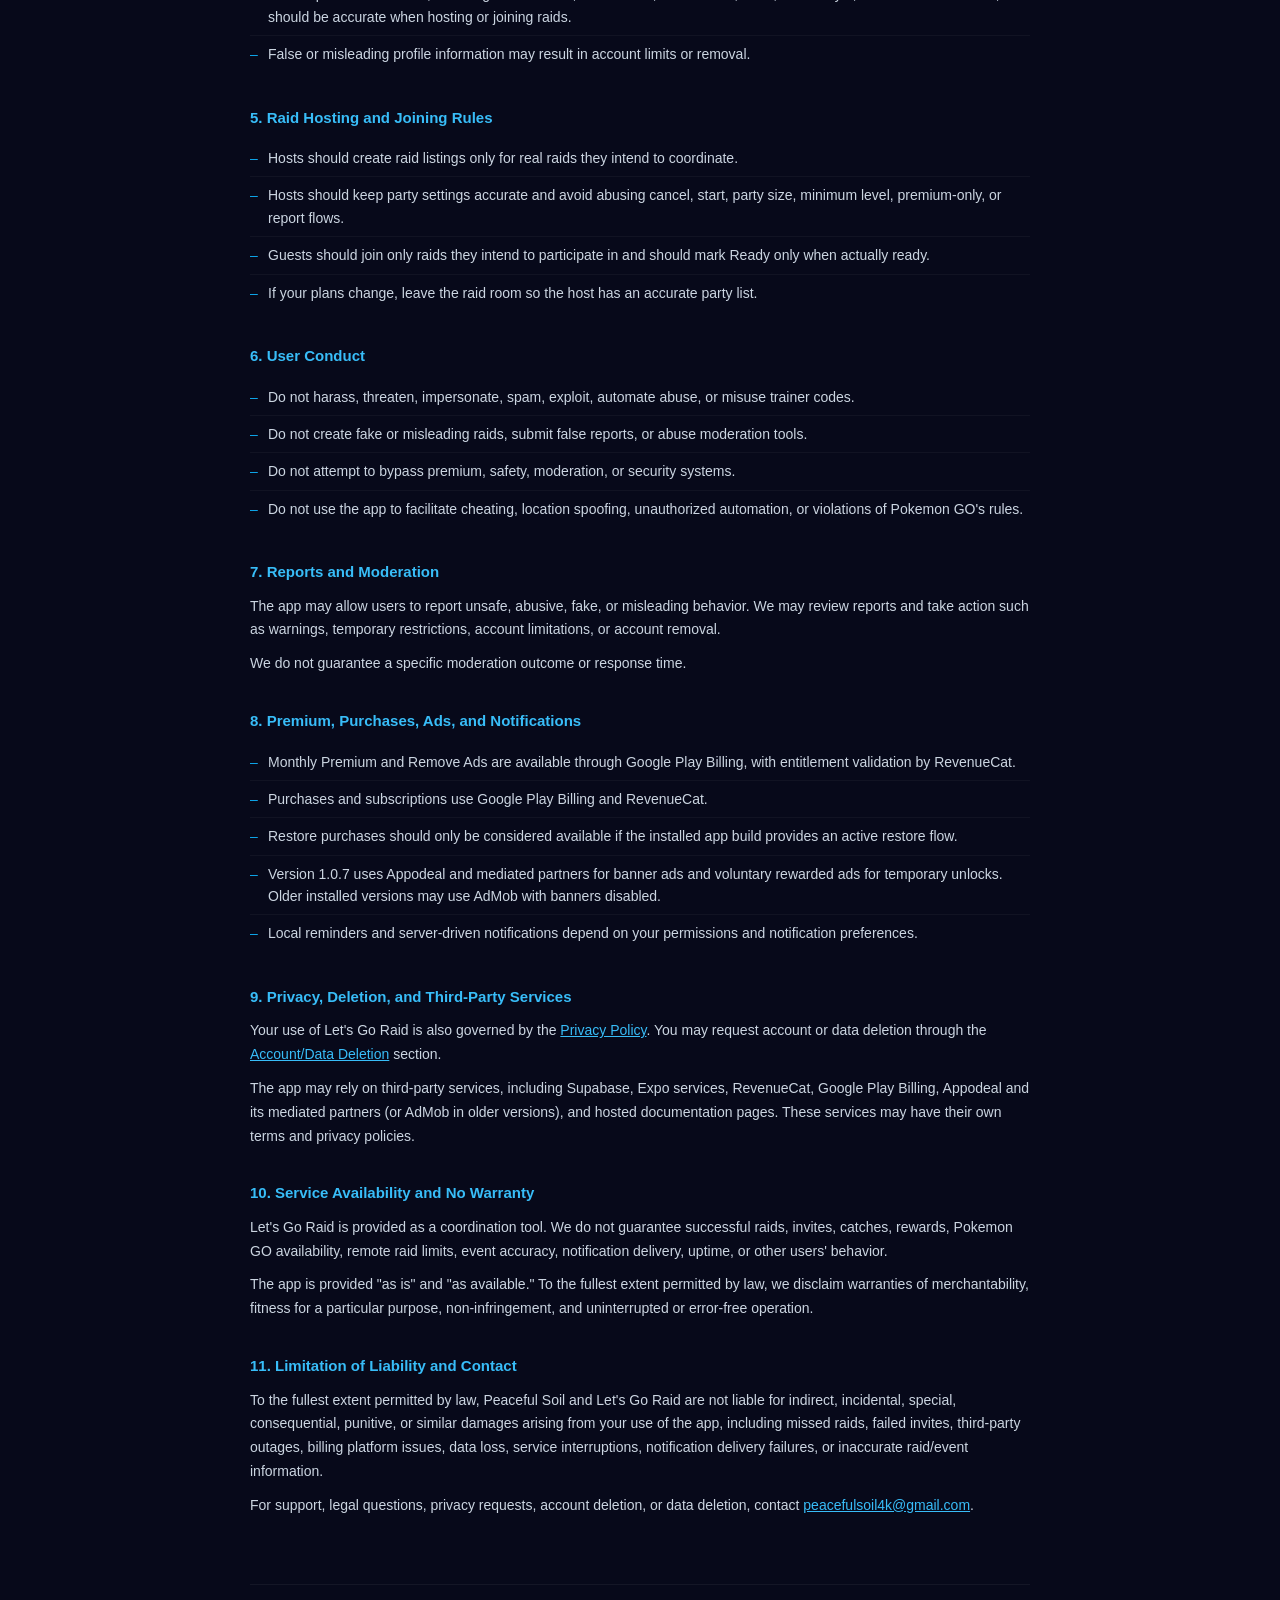
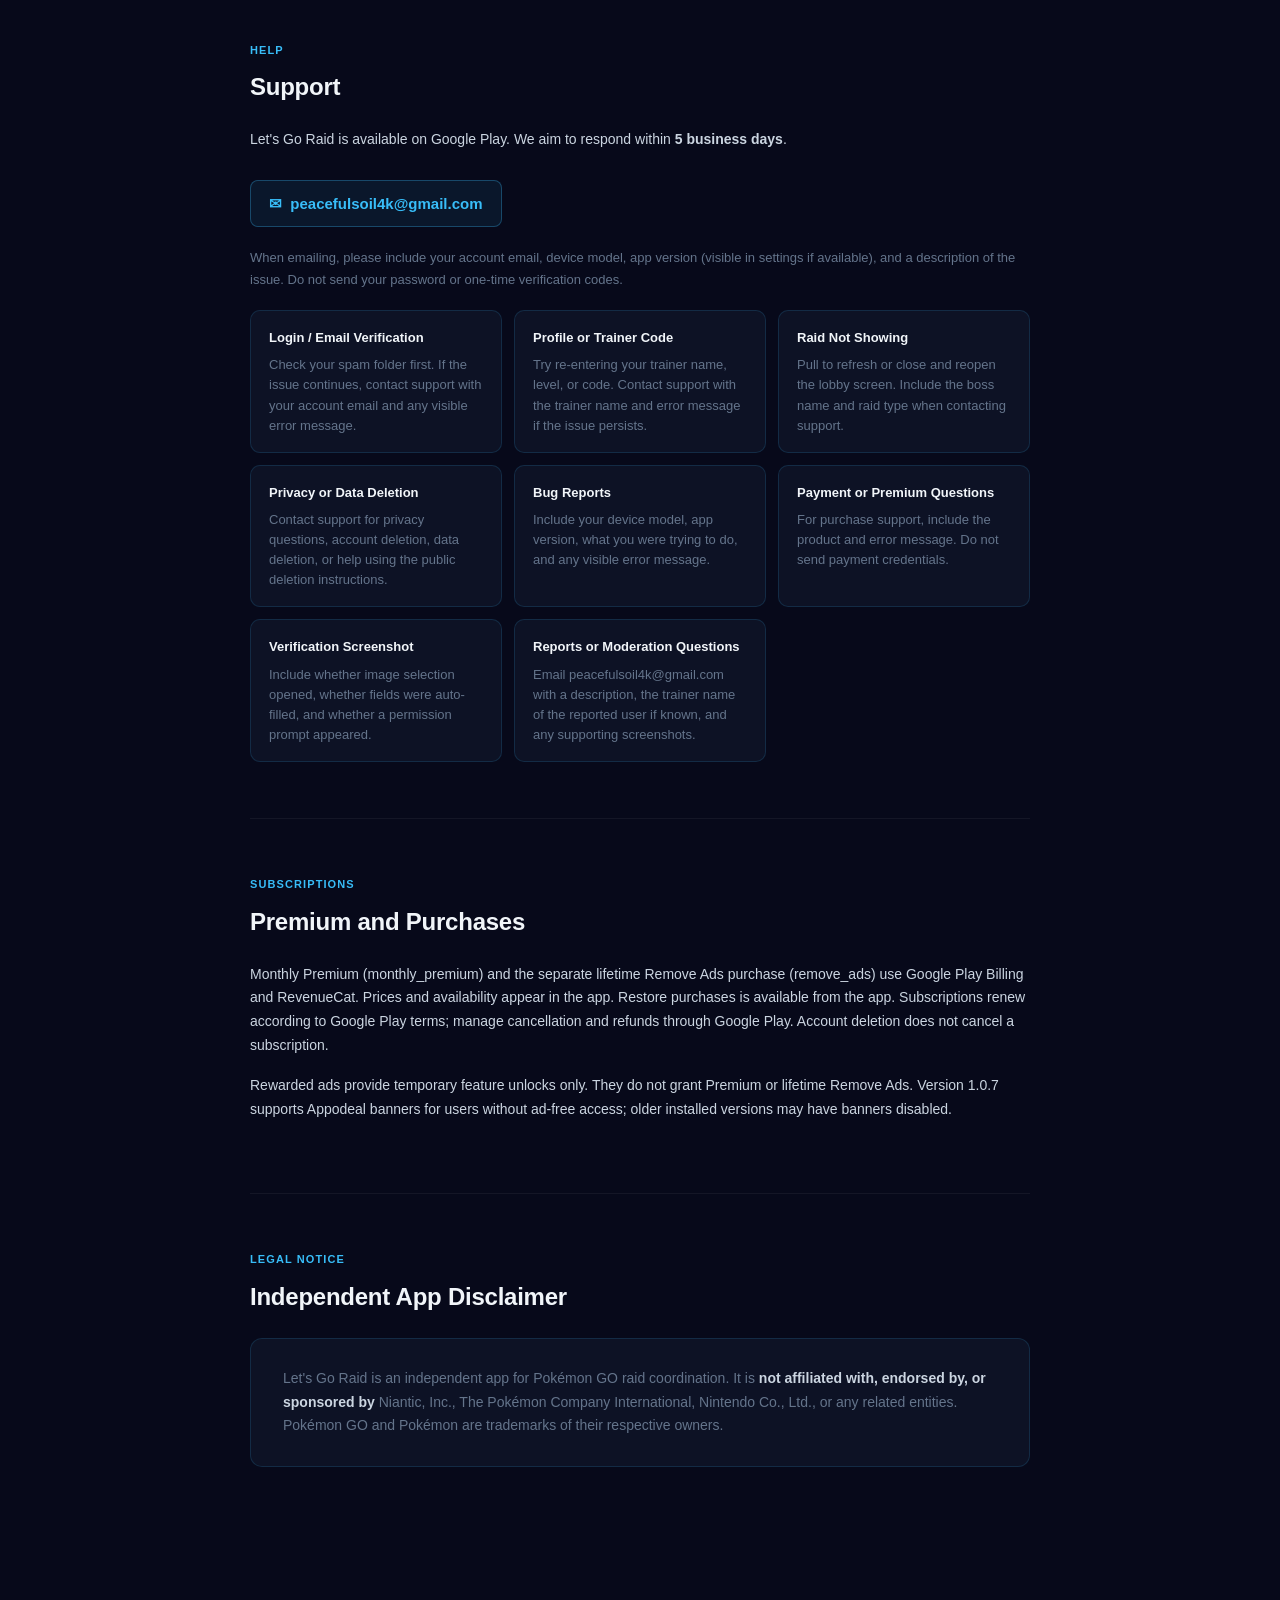
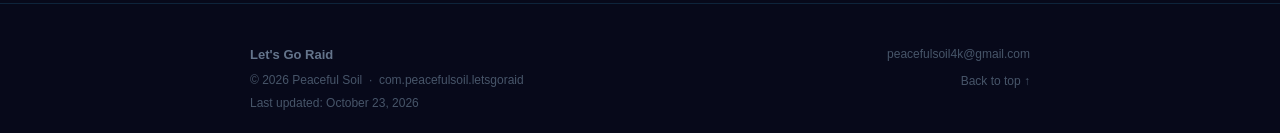
==== commit cb8e1096: "docs: disclose social visibility, game activity and quick messages" ====
--- a/index.html
+++ b/index.html
@@ -524,6 +524,8 @@
 <h3 class="policy-h2">Account and trainer information</h3>
 <p class="policy-p">We process your email address, account identifier, authentication/session records and trainer profile to provide account access and raid coordination. Your profile includes trainer name, trainer code, level, team, avatar choices, verification status and account preferences. Supabase provides authentication and our backend. If you choose Google Sign-In, Google authenticates you and supplies an identity token used to create your app session. Signup email checks may use ZeroBounce to detect invalid email addresses and reduce abuse.</p>
 <p class="policy-p">Trainer details needed for raids are visible to the trainers with whom you coordinate. Hosted/joined raids, readiness, cancellations, reports, feedback and moderation records are processed to operate the service and prevent abuse.</p>
+<p class="policy-p">If you publish a Social friend-code listing, other app users can see the trainer name, friend code, level, team, avatar, tags, country and Vivillon pattern included in your listing, and an online indicator when enabled. You can unpublish your listing. We store reward activity, points and game progress linked to your account to operate these features. Leaderboards can display your trainer name, rank and points or game results; you can change the Show me on leaderboard preference.</p>
+<p class="policy-p">Raid Quick Messages let you choose predefined coordination messages. Supabase processes the chosen message identifier, sender account identifier, display name, role, timestamp and delivery/retry identifiers to send the message to authorized raid-room participants. The backend also stores send-throttle and retry information to prevent abuse and duplicate messages. Database broadcasts are stored in Supabase Realtime before automatic cleanup; they are not processed only in device memory or guaranteed to disappear immediately after delivery.</p>
 <p class="policy-p">Verification screenshots are processed on your device using text recognition. The verification flow sends extracted trainer information, not the screenshot, to our backend.</p>
 <p class="policy-p">Email signup uses a browser-based Cloudflare Turnstile security check. Our backend verifies the challenge token with Cloudflare and sends the email address to ZeroBounce for validation. Turnstile processes technical signals such as IP address, browser information and challenge context to detect bots; Cloudflare also uses these signals to improve its bot detection. See its <a href="https://www.cloudflare.com/turnstile-privacy-policy/">Turnstile Privacy Addendum</a>.</p>
 <h3 class="policy-h2">Location</h3>
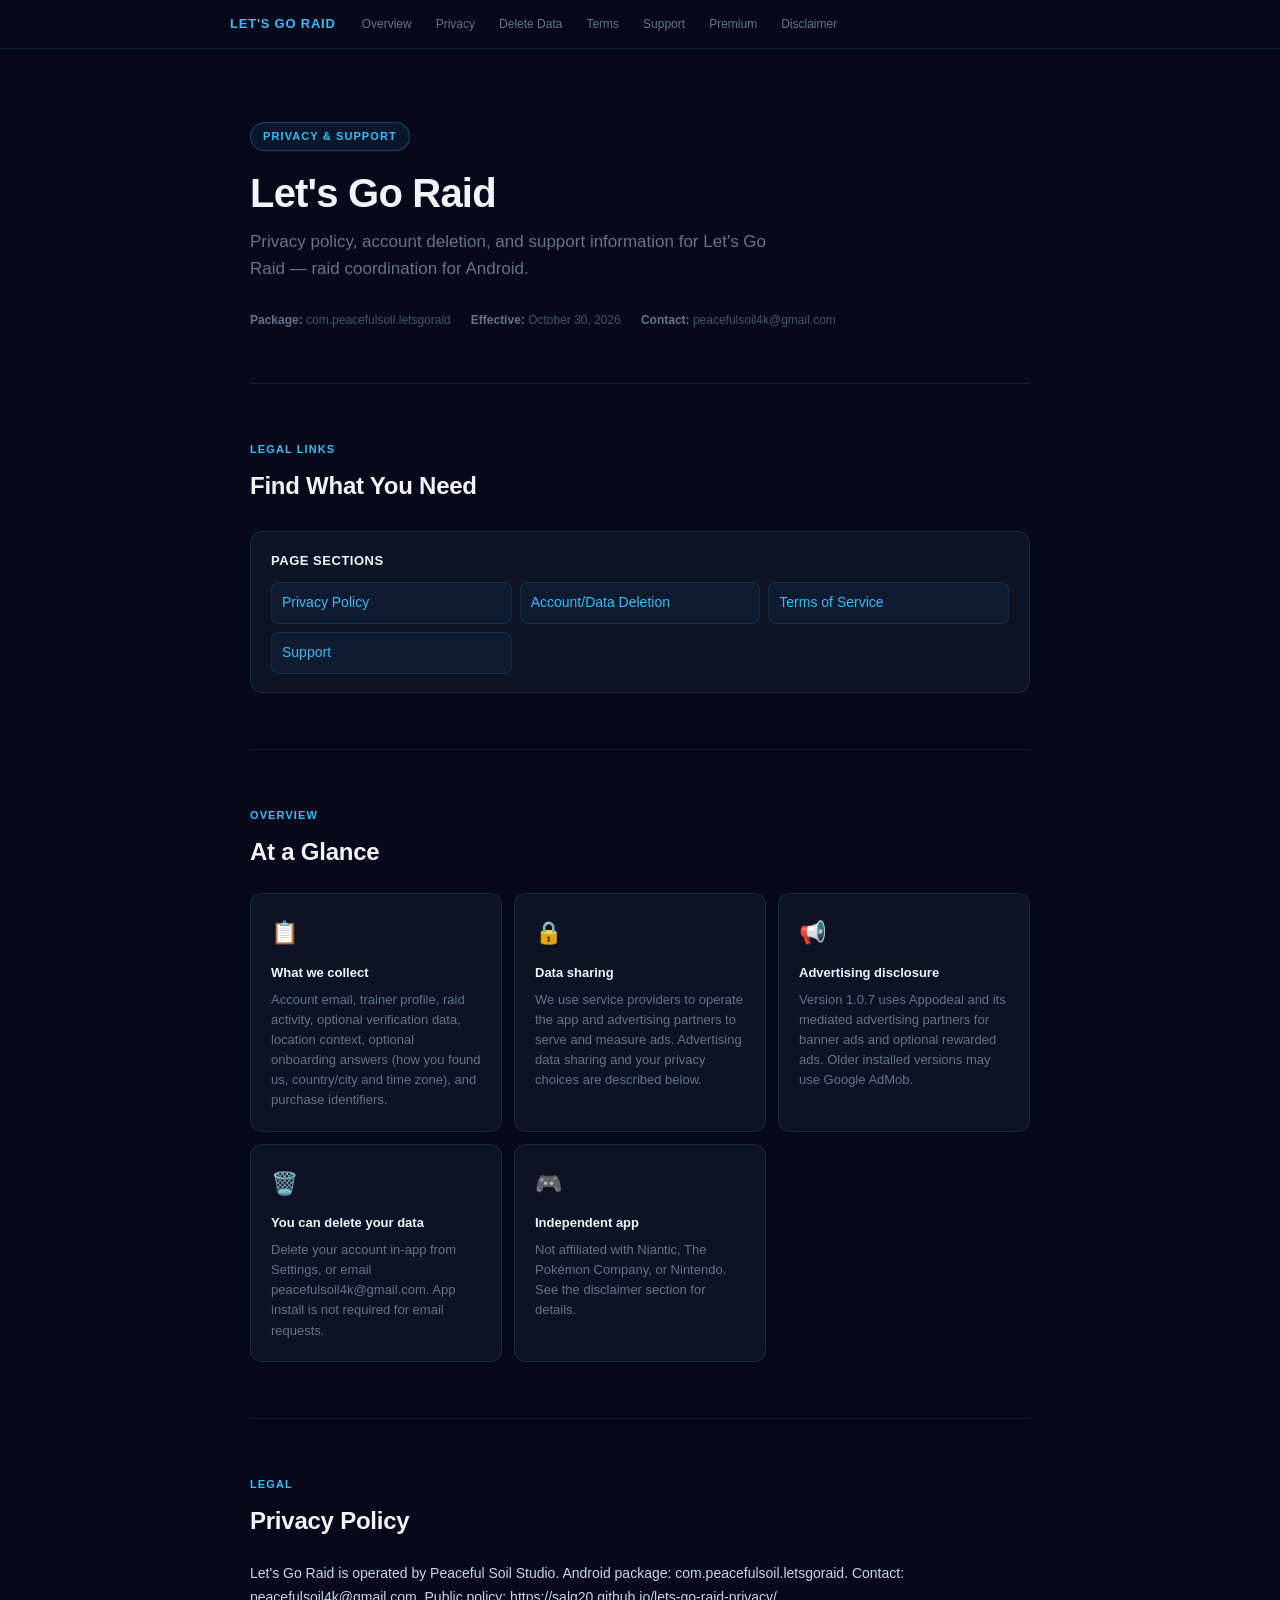
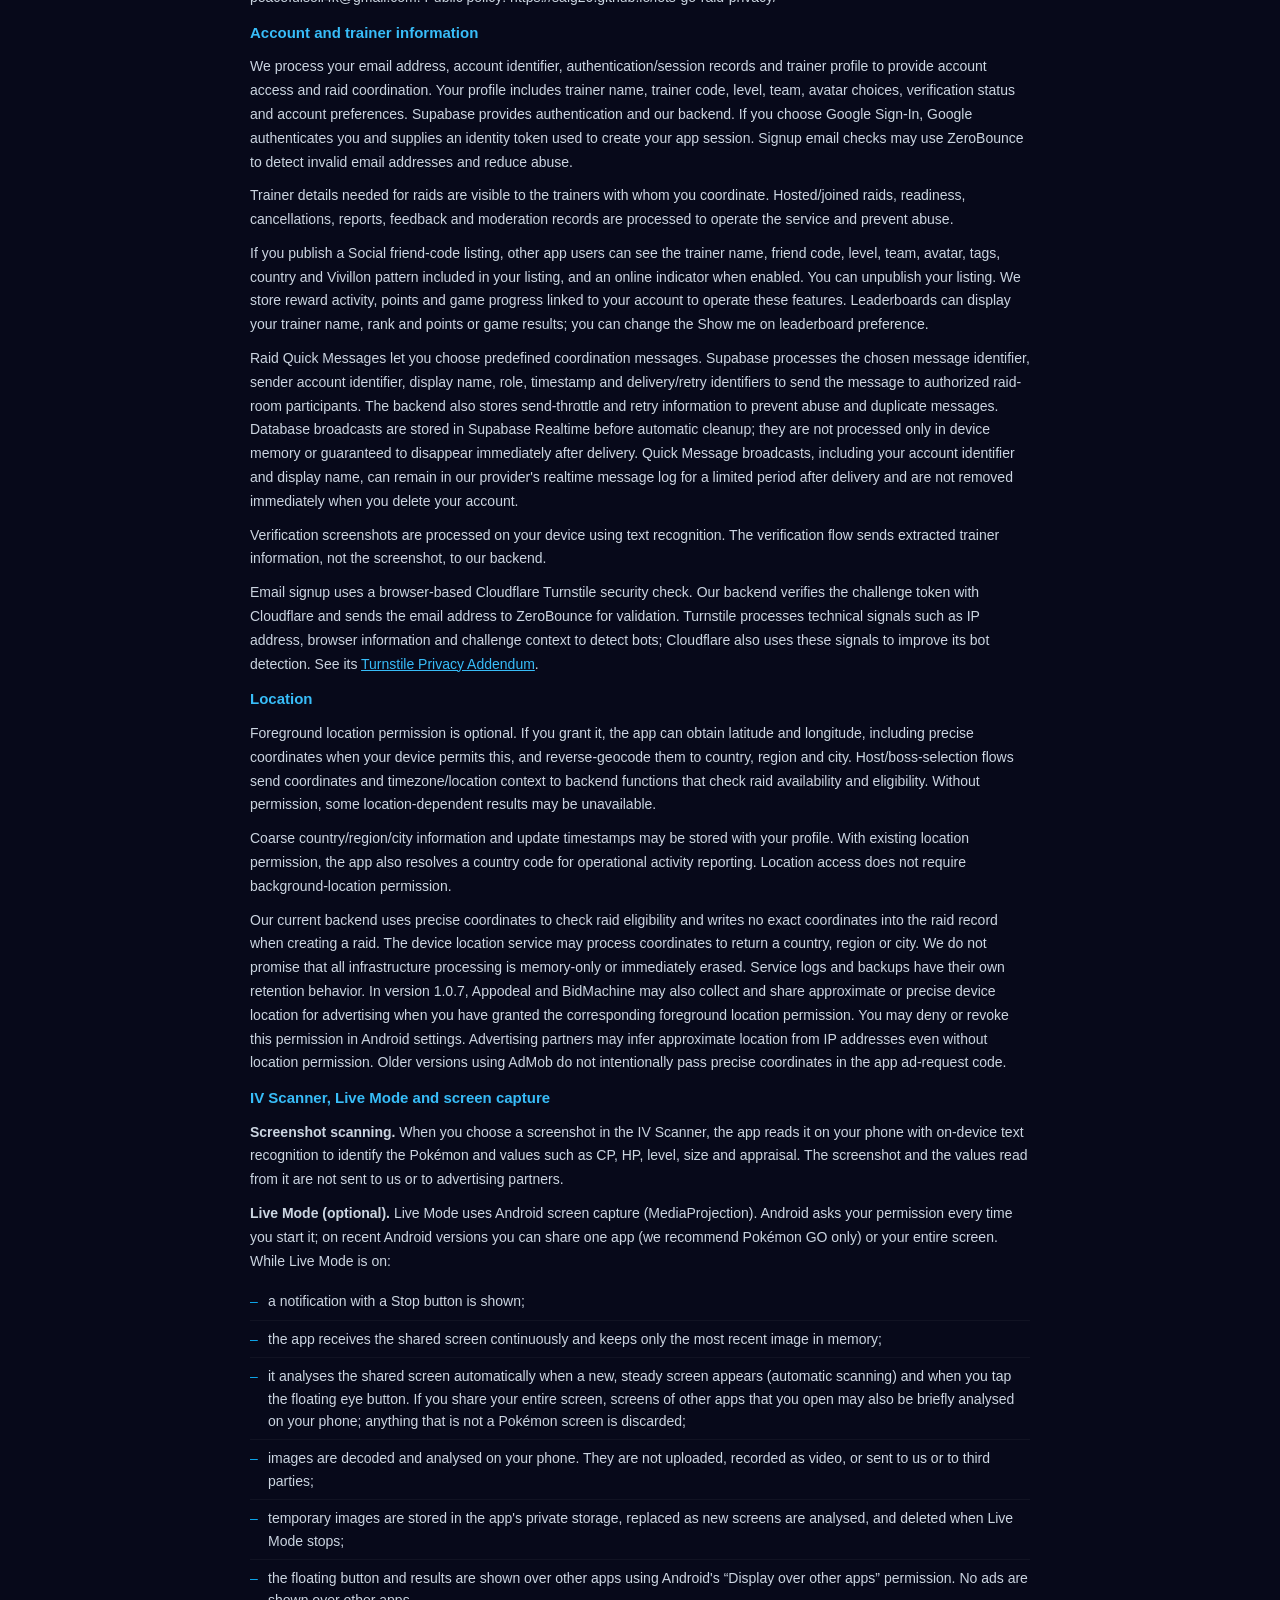
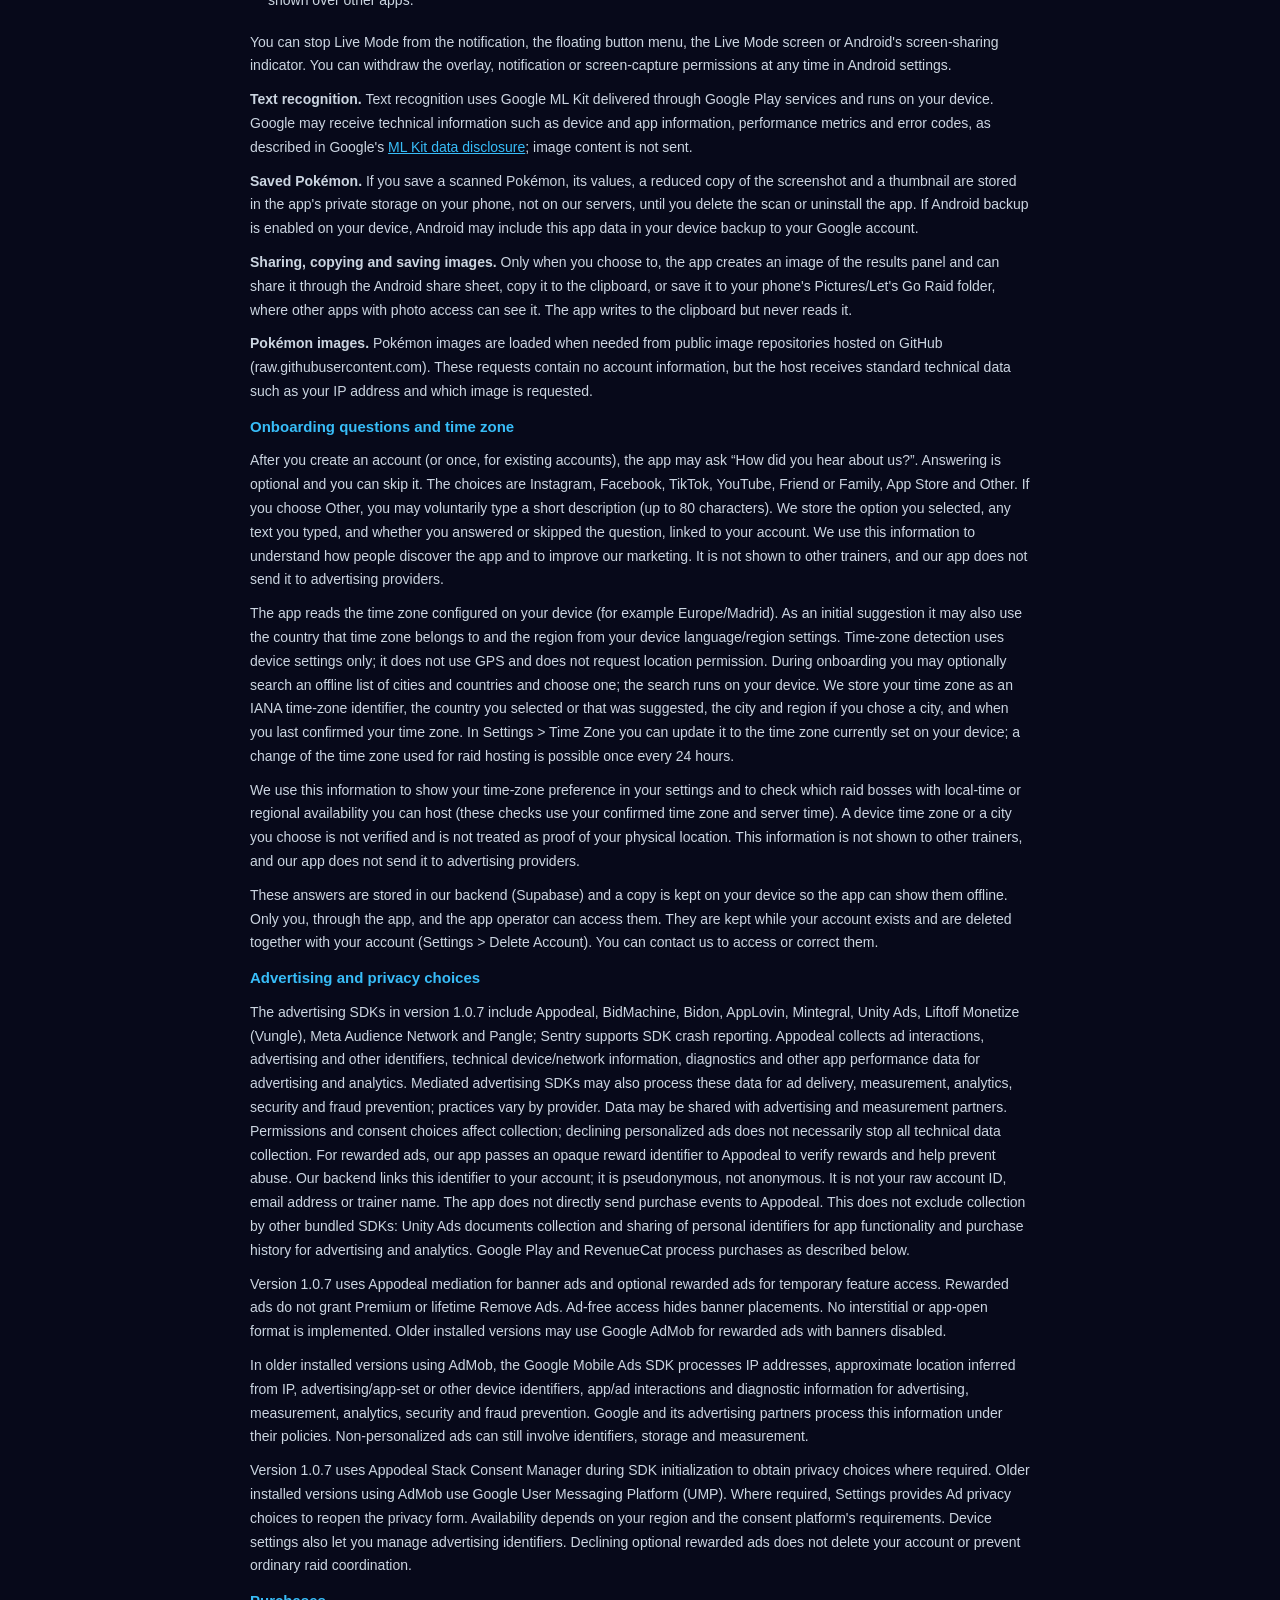
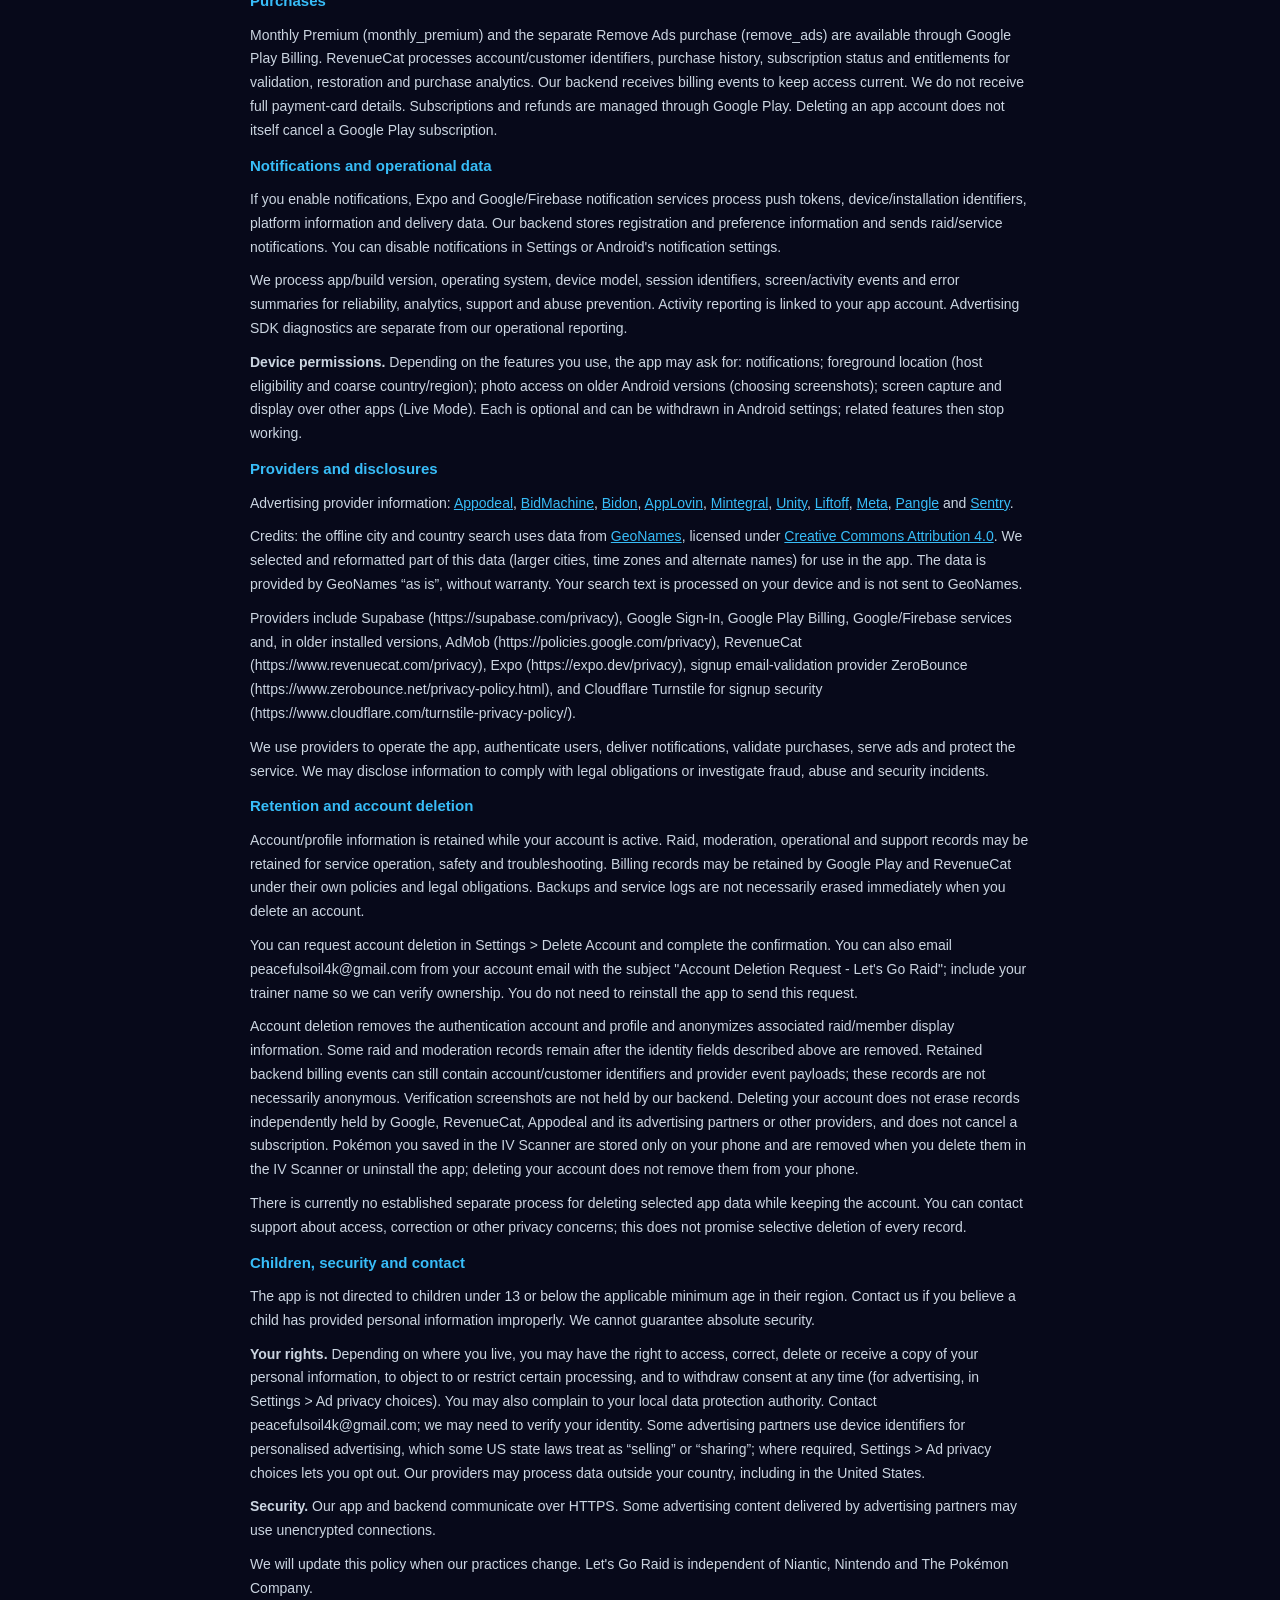
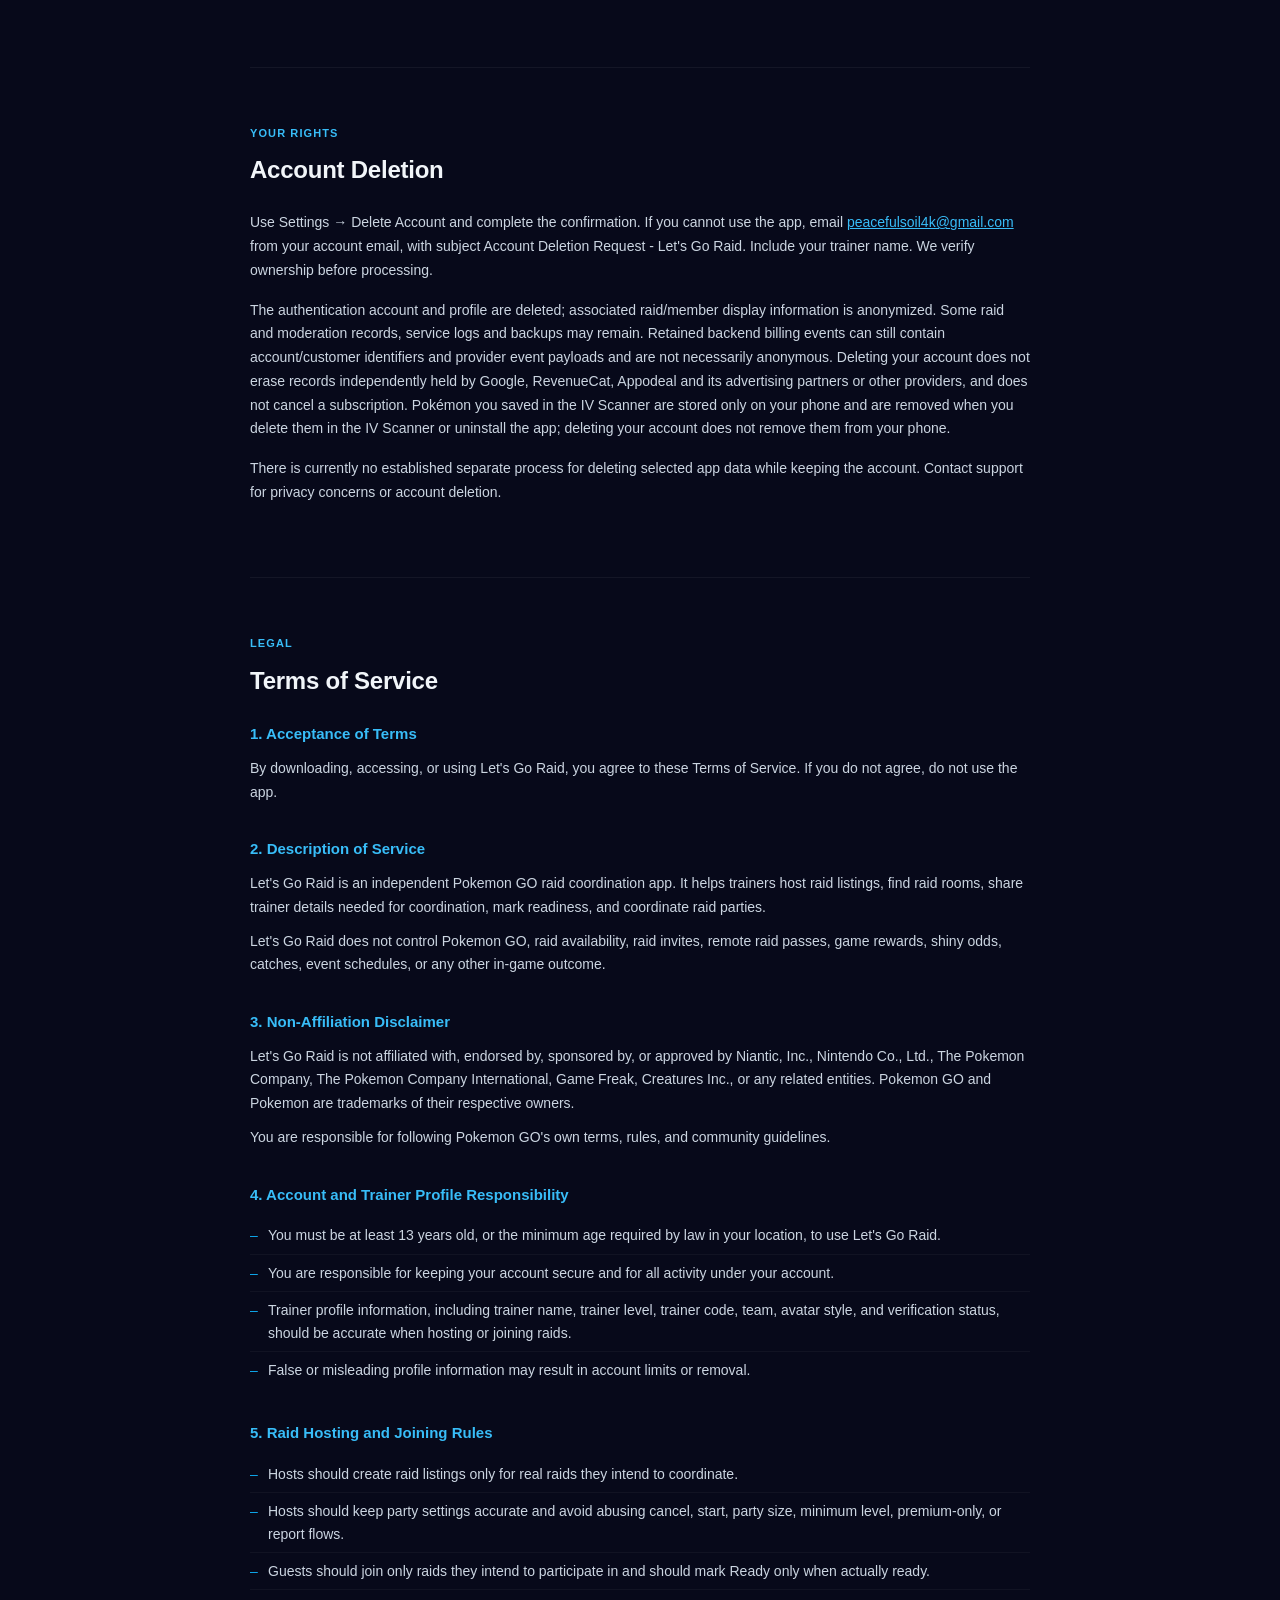
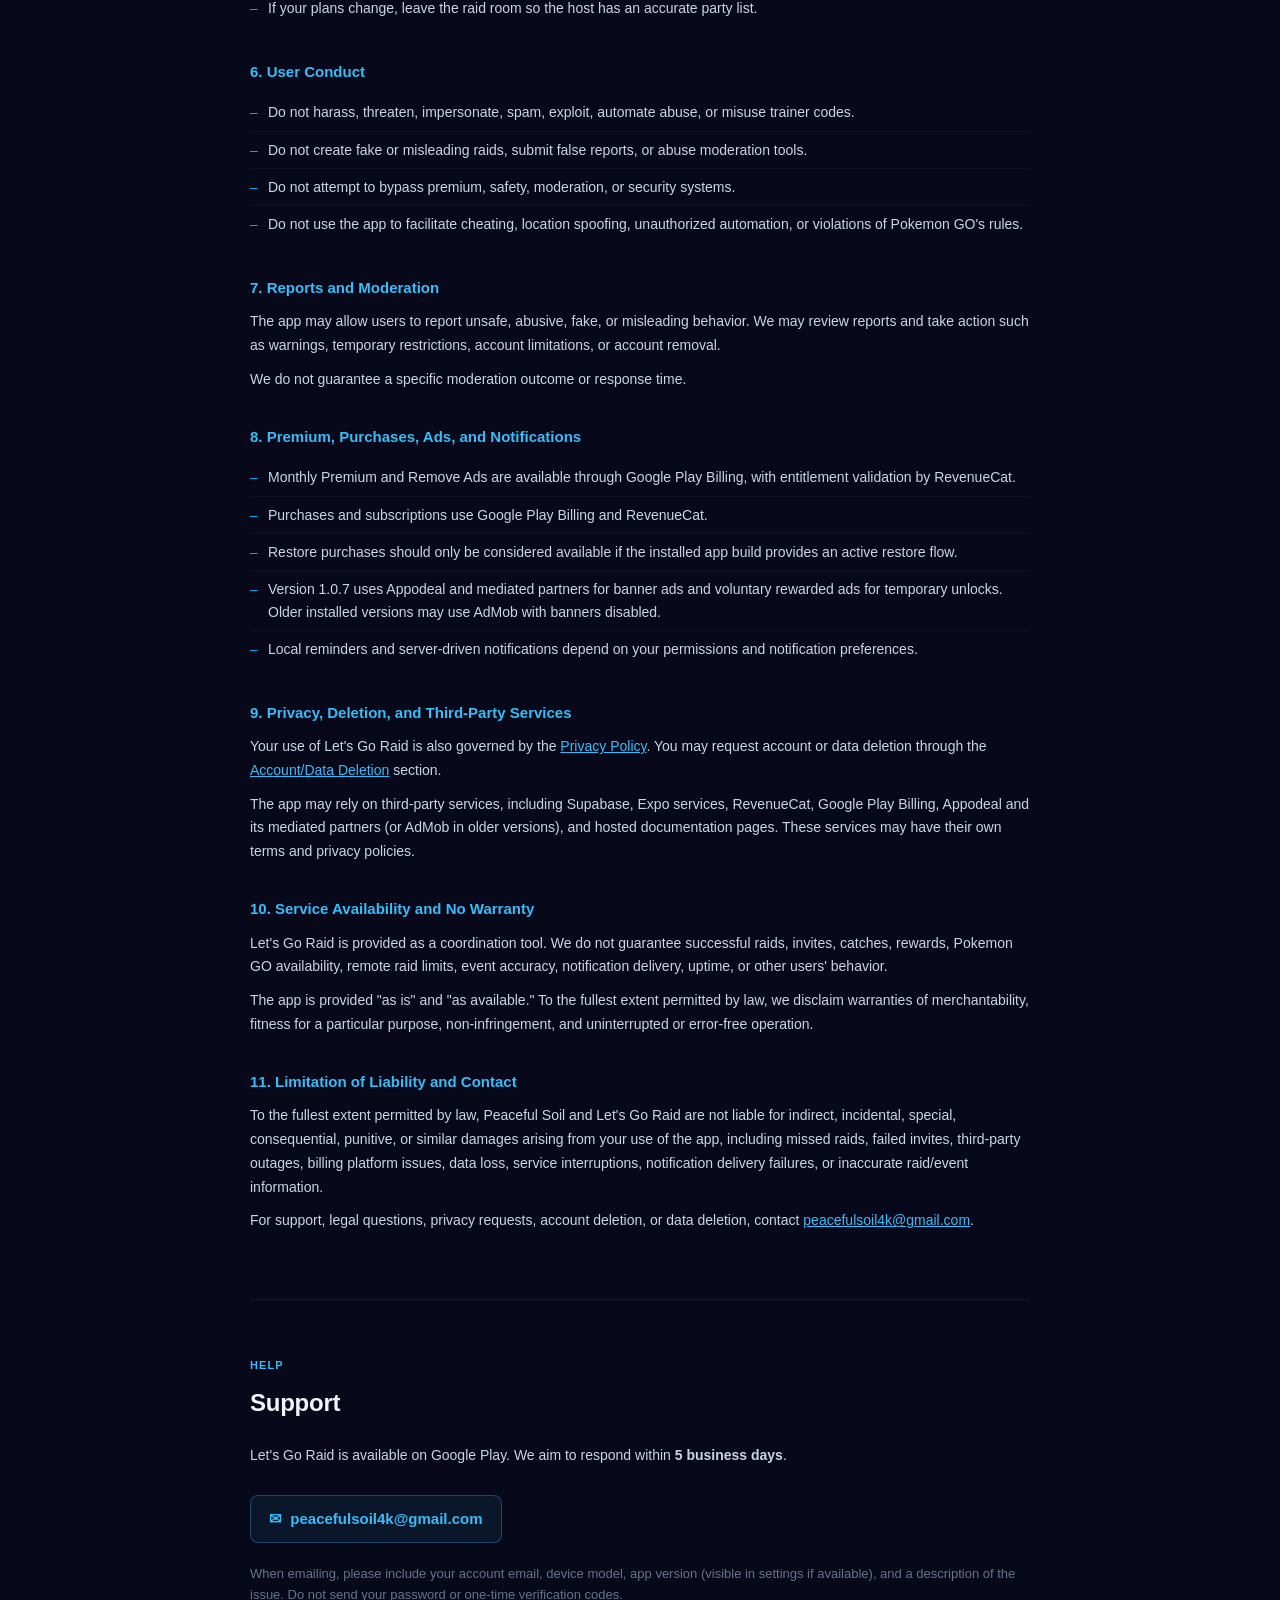
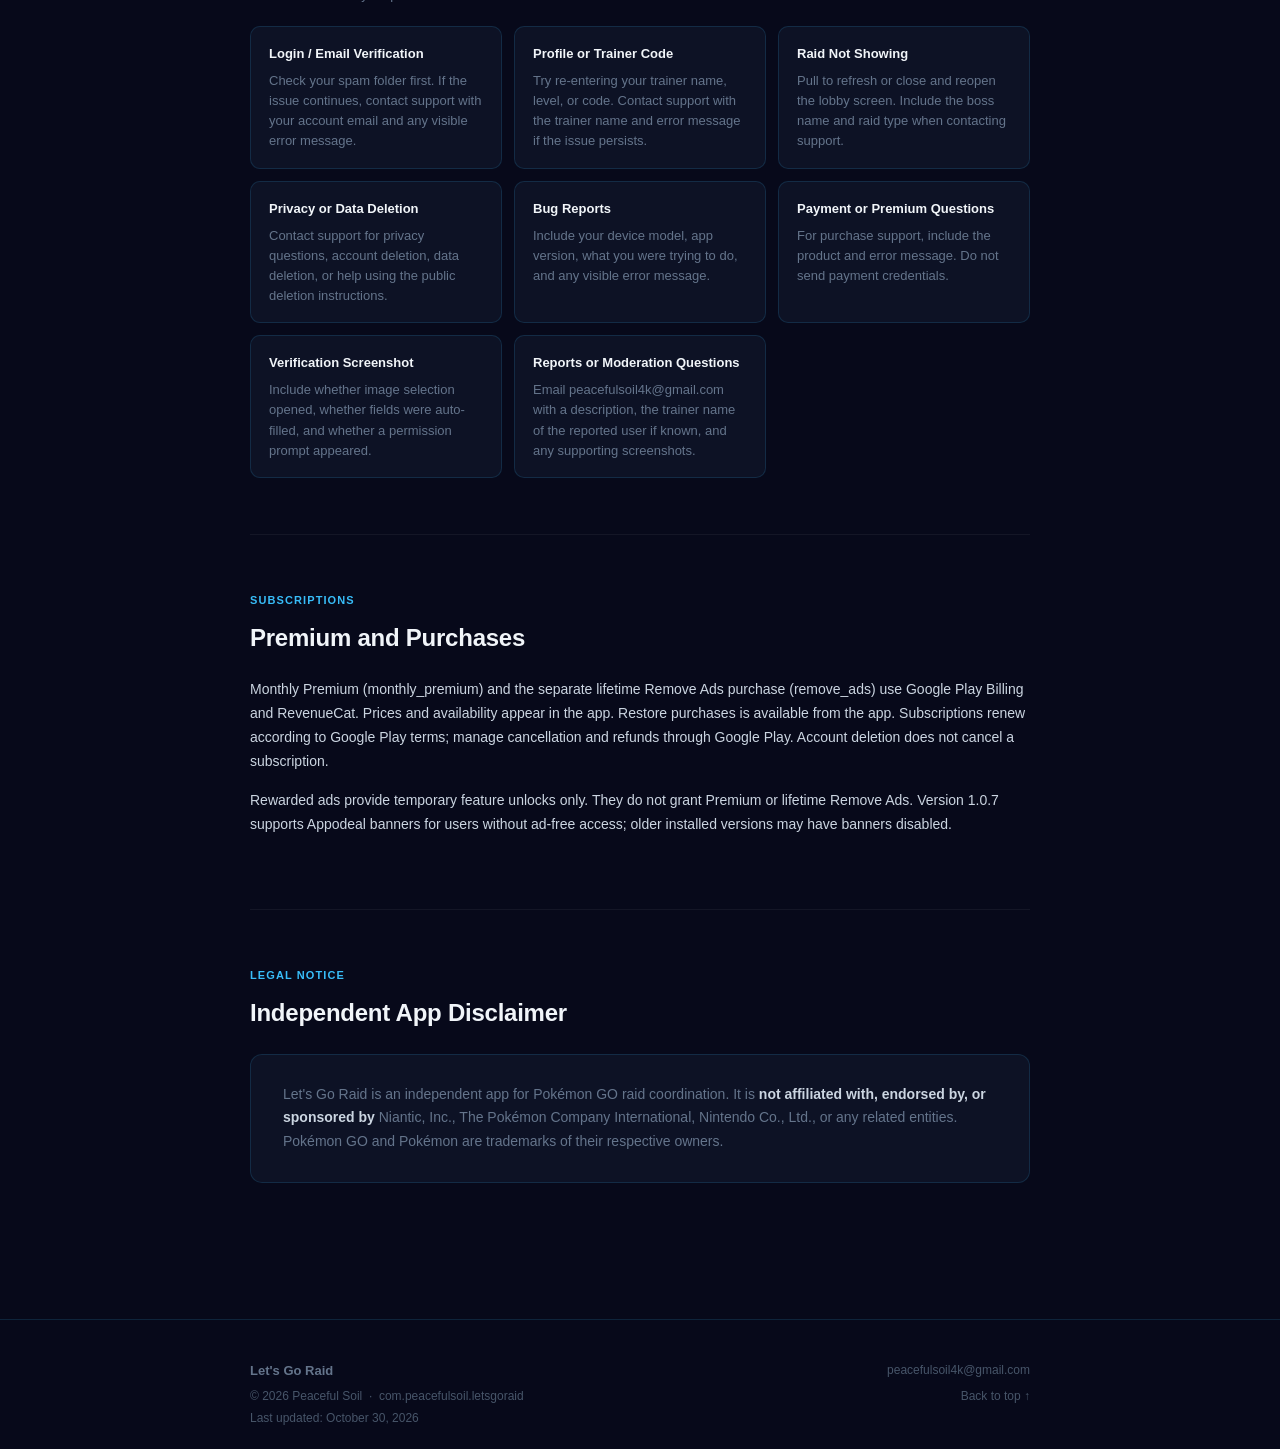
==== commit 6329dbff: "docs: disclose IV Scanner and Live Mode screen capture, device permissions, user rights Co-Authored-" ====
--- a/index.html
+++ b/index.html
@@ -466,7 +466,7 @@
       <p class="hero-sub">Privacy policy, account deletion, and support information for Let's Go Raid — raid coordination for Android.</p>
       <div class="hero-meta">
         <span class="hero-meta-item"><strong>Package:</strong> com.peacefulsoil.letsgoraid</span>
-        <span class="hero-meta-item"><strong>Effective:</strong> October 23, 2026</span>
+        <span class="hero-meta-item"><strong>Effective:</strong> October 30, 2026</span>
         <span class="hero-meta-item"><strong>Contact:</strong> peacefulsoil4k@gmail.com</span>
       </div>
     </div>
@@ -525,13 +525,29 @@
 <p class="policy-p">We process your email address, account identifier, authentication/session records and trainer profile to provide account access and raid coordination. Your profile includes trainer name, trainer code, level, team, avatar choices, verification status and account preferences. Supabase provides authentication and our backend. If you choose Google Sign-In, Google authenticates you and supplies an identity token used to create your app session. Signup email checks may use ZeroBounce to detect invalid email addresses and reduce abuse.</p>
 <p class="policy-p">Trainer details needed for raids are visible to the trainers with whom you coordinate. Hosted/joined raids, readiness, cancellations, reports, feedback and moderation records are processed to operate the service and prevent abuse.</p>
 <p class="policy-p">If you publish a Social friend-code listing, other app users can see the trainer name, friend code, level, team, avatar, tags, country and Vivillon pattern included in your listing, and an online indicator when enabled. You can unpublish your listing. We store reward activity, points and game progress linked to your account to operate these features. Leaderboards can display your trainer name, rank and points or game results; you can change the Show me on leaderboard preference.</p>
-<p class="policy-p">Raid Quick Messages let you choose predefined coordination messages. Supabase processes the chosen message identifier, sender account identifier, display name, role, timestamp and delivery/retry identifiers to send the message to authorized raid-room participants. The backend also stores send-throttle and retry information to prevent abuse and duplicate messages. Database broadcasts are stored in Supabase Realtime before automatic cleanup; they are not processed only in device memory or guaranteed to disappear immediately after delivery.</p>
+<p class="policy-p">Raid Quick Messages let you choose predefined coordination messages. Supabase processes the chosen message identifier, sender account identifier, display name, role, timestamp and delivery/retry identifiers to send the message to authorized raid-room participants. The backend also stores send-throttle and retry information to prevent abuse and duplicate messages. Database broadcasts are stored in Supabase Realtime before automatic cleanup; they are not processed only in device memory or guaranteed to disappear immediately after delivery. Quick Message broadcasts, including your account identifier and display name, can remain in our provider's realtime message log for a limited period after delivery and are not removed immediately when you delete your account.</p>
 <p class="policy-p">Verification screenshots are processed on your device using text recognition. The verification flow sends extracted trainer information, not the screenshot, to our backend.</p>
 <p class="policy-p">Email signup uses a browser-based Cloudflare Turnstile security check. Our backend verifies the challenge token with Cloudflare and sends the email address to ZeroBounce for validation. Turnstile processes technical signals such as IP address, browser information and challenge context to detect bots; Cloudflare also uses these signals to improve its bot detection. See its <a href="https://www.cloudflare.com/turnstile-privacy-policy/">Turnstile Privacy Addendum</a>.</p>
 <h3 class="policy-h2">Location</h3>
 <p class="policy-p">Foreground location permission is optional. If you grant it, the app can obtain latitude and longitude, including precise coordinates when your device permits this, and reverse-geocode them to country, region and city. Host/boss-selection flows send coordinates and timezone/location context to backend functions that check raid availability and eligibility. Without permission, some location-dependent results may be unavailable.</p>
 <p class="policy-p">Coarse country/region/city information and update timestamps may be stored with your profile. With existing location permission, the app also resolves a country code for operational activity reporting. Location access does not require background-location permission.</p>
 <p class="policy-p">Our current backend uses precise coordinates to check raid eligibility and writes no exact coordinates into the raid record when creating a raid. The device location service may process coordinates to return a country, region or city. We do not promise that all infrastructure processing is memory-only or immediately erased. Service logs and backups have their own retention behavior. In version 1.0.7, Appodeal and BidMachine may also collect and share approximate or precise device location for advertising when you have granted the corresponding foreground location permission. You may deny or revoke this permission in Android settings. Advertising partners may infer approximate location from IP addresses even without location permission. Older versions using AdMob do not intentionally pass precise coordinates in the app ad-request code.</p>
+<h3 class="policy-h2">IV Scanner, Live Mode and screen capture</h3>
+<p class="policy-p"><strong>Screenshot scanning.</strong> When you choose a screenshot in the IV Scanner, the app reads it on your phone with on-device text recognition to identify the Pokémon and values such as CP, HP, level, size and appraisal. The screenshot and the values read from it are not sent to us or to advertising partners.</p>
+<p class="policy-p"><strong>Live Mode (optional).</strong> Live Mode uses Android screen capture (MediaProjection). Android asks your permission every time you start it; on recent Android versions you can share one app (we recommend Pokémon GO only) or your entire screen. While Live Mode is on:</p>
+<ul class="policy-ul">
+<li>a notification with a Stop button is shown;</li>
+<li>the app receives the shared screen continuously and keeps only the most recent image in memory;</li>
+<li>it analyses the shared screen automatically when a new, steady screen appears (automatic scanning) and when you tap the floating eye button. If you share your entire screen, screens of other apps that you open may also be briefly analysed on your phone; anything that is not a Pokémon screen is discarded;</li>
+<li>images are decoded and analysed on your phone. They are not uploaded, recorded as video, or sent to us or to third parties;</li>
+<li>temporary images are stored in the app's private storage, replaced as new screens are analysed, and deleted when Live Mode stops;</li>
+<li>the floating button and results are shown over other apps using Android's &ldquo;Display over other apps&rdquo; permission. No ads are shown over other apps.</li>
+</ul>
+<p class="policy-p">You can stop Live Mode from the notification, the floating button menu, the Live Mode screen or Android's screen-sharing indicator. You can withdraw the overlay, notification or screen-capture permissions at any time in Android settings.</p>
+<p class="policy-p"><strong>Text recognition.</strong> Text recognition uses Google ML Kit delivered through Google Play services and runs on your device. Google may receive technical information such as device and app information, performance metrics and error codes, as described in Google's <a href="https://developers.google.com/ml-kit/android-data-disclosure">ML Kit data disclosure</a>; image content is not sent.</p>
+<p class="policy-p"><strong>Saved Pokémon.</strong> If you save a scanned Pokémon, its values, a reduced copy of the screenshot and a thumbnail are stored in the app's private storage on your phone, not on our servers, until you delete the scan or uninstall the app. If Android backup is enabled on your device, Android may include this app data in your device backup to your Google account.</p>
+<p class="policy-p"><strong>Sharing, copying and saving images.</strong> Only when you choose to, the app creates an image of the results panel and can share it through the Android share sheet, copy it to the clipboard, or save it to your phone's Pictures/Let's Go Raid folder, where other apps with photo access can see it. The app writes to the clipboard but never reads it.</p>
+<p class="policy-p"><strong>Pokémon images.</strong> Pokémon images are loaded when needed from public image repositories hosted on GitHub (raw.githubusercontent.com). These requests contain no account information, but the host receives standard technical data such as your IP address and which image is requested.</p>
 <h3 class="policy-h2">Onboarding questions and time zone</h3>
 <p class="policy-p">After you create an account (or once, for existing accounts), the app may ask &ldquo;How did you hear about us?&rdquo;. Answering is optional and you can skip it. The choices are Instagram, Facebook, TikTok, YouTube, Friend or Family, App Store and Other. If you choose Other, you may voluntarily type a short description (up to 80 characters). We store the option you selected, any text you typed, and whether you answered or skipped the question, linked to your account. We use this information to understand how people discover the app and to improve our marketing. It is not shown to other trainers, and our app does not send it to advertising providers.</p>
 <p class="policy-p">The app reads the time zone configured on your device (for example Europe/Madrid). As an initial suggestion it may also use the country that time zone belongs to and the region from your device language/region settings. Time-zone detection uses device settings only; it does not use GPS and does not request location permission. During onboarding you may optionally search an offline list of cities and countries and choose one; the search runs on your device. We store your time zone as an IANA time-zone identifier, the country you selected or that was suggested, the city and region if you chose a city, and when you last confirmed your time zone. In Settings &gt; Time Zone you can update it to the time zone currently set on your device; a change of the time zone used for raid hosting is possible once every 24 hours.</p>
@@ -546,22 +562,25 @@
 <h3 class="policy-h2">Notifications and operational data</h3>
 <p class="policy-p">If you enable notifications, Expo and Google/Firebase notification services process push tokens, device/installation identifiers, platform information and delivery data. Our backend stores registration and preference information and sends raid/service notifications. You can disable notifications in Settings or Android's notification settings.</p>
 <p class="policy-p">We process app/build version, operating system, device model, session identifiers, screen/activity events and error summaries for reliability, analytics, support and abuse prevention. Activity reporting is linked to your app account. Advertising SDK diagnostics are separate from our operational reporting.</p>
+<p class="policy-p"><strong>Device permissions.</strong> Depending on the features you use, the app may ask for: notifications; foreground location (host eligibility and coarse country/region); photo access on older Android versions (choosing screenshots); screen capture and display over other apps (Live Mode). Each is optional and can be withdrawn in Android settings; related features then stop working.</p>
 <h3 class="policy-h2">Providers and disclosures</h3><p class="policy-p">Advertising provider information: <a href="https://appodeal.com/privacy-policy/">Appodeal</a>, <a href="https://bidmachine.io/privacy-policy/">BidMachine</a>, <a href="https://docs.bidon.org/">Bidon</a>, <a href="https://legal.applovin.com/privacy/">AppLovin</a>, <a href="https://www.mintegral.com/en/privacy">Mintegral</a>, <a href="https://unity.com/legal/privacy-policy">Unity</a>, <a href="https://liftoff.io/privacy-policy/">Liftoff</a>, <a href="https://www.facebook.com/privacy/policy/">Meta</a>, <a href="https://www.pangleglobal.com/privacy">Pangle</a> and <a href="https://sentry.io/privacy/">Sentry</a>.</p>
 <p class="policy-p">Credits: the offline city and country search uses data from <a href="https://www.geonames.org/">GeoNames</a>, licensed under <a href="https://creativecommons.org/licenses/by/4.0/">Creative Commons Attribution 4.0</a>. We selected and reformatted part of this data (larger cities, time zones and alternate names) for use in the app. The data is provided by GeoNames &ldquo;as is&rdquo;, without warranty. Your search text is processed on your device and is not sent to GeoNames.</p>
 <p class="policy-p">Providers include Supabase (https://supabase.com/privacy), Google Sign-In, Google Play Billing, Google/Firebase services and, in older installed versions, AdMob (https://policies.google.com/privacy), RevenueCat (https://www.revenuecat.com/privacy), Expo (https://expo.dev/privacy), signup email-validation provider ZeroBounce (https://www.zerobounce.net/privacy-policy.html), and Cloudflare Turnstile for signup security (https://www.cloudflare.com/turnstile-privacy-policy/).</p>
-<p class="policy-p">We use providers to operate the app, authenticate users, deliver notifications, validate purchases, serve ads and protect the service. We may disclose information to comply with legal obligations or investigate fraud, abuse and security incidents. We do not sell your personal data.</p>
+<p class="policy-p">We use providers to operate the app, authenticate users, deliver notifications, validate purchases, serve ads and protect the service. We may disclose information to comply with legal obligations or investigate fraud, abuse and security incidents.</p>
 <h3 class="policy-h2">Retention and account deletion</h3>
 <p class="policy-p">Account/profile information is retained while your account is active. Raid, moderation, operational and support records may be retained for service operation, safety and troubleshooting. Billing records may be retained by Google Play and RevenueCat under their own policies and legal obligations. Backups and service logs are not necessarily erased immediately when you delete an account.</p>
 <p class="policy-p">You can request account deletion in Settings > Delete Account and complete the confirmation. You can also email peacefulsoil4k@gmail.com from your account email with the subject &quot;Account Deletion Request - Let's Go Raid&quot;; include your trainer name so we can verify ownership. You do not need to reinstall the app to send this request.</p>
-<p class="policy-p">Account deletion removes the authentication account and profile and anonymizes associated raid/member display information. Some raid and moderation records remain after the identity fields described above are removed. Retained backend billing events can still contain account/customer identifiers and provider event payloads; these records are not necessarily anonymous. Verification screenshots are not held by our backend. Deleting your account does not erase records independently held by Google, RevenueCat or other providers, or cancel a subscription.</p>
+<p class="policy-p">Account deletion removes the authentication account and profile and anonymizes associated raid/member display information. Some raid and moderation records remain after the identity fields described above are removed. Retained backend billing events can still contain account/customer identifiers and provider event payloads; these records are not necessarily anonymous. Verification screenshots are not held by our backend. Deleting your account does not erase records independently held by Google, RevenueCat, Appodeal and its advertising partners or other providers, and does not cancel a subscription. Pokémon you saved in the IV Scanner are stored only on your phone and are removed when you delete them in the IV Scanner or uninstall the app; deleting your account does not remove them from your phone.</p>
 <p class="policy-p">There is currently no established separate process for deleting selected app data while keeping the account. You can contact support about access, correction or other privacy concerns; this does not promise selective deletion of every record.</p>
 <h3 class="policy-h2">Children, security and contact</h3>
-<p class="policy-p">The app is not directed to children under 13 or below the applicable minimum age in their region. Contact us if you believe a child has provided personal information improperly. We use HTTPS for app/backend communication, but cannot guarantee absolute security. Depending on your location, you may have rights to access, correct or delete personal information. Contact peacefulsoil4k@gmail.com to make a request.</p>
+<p class="policy-p">The app is not directed to children under 13 or below the applicable minimum age in their region. Contact us if you believe a child has provided personal information improperly. We cannot guarantee absolute security.</p>
+<p class="policy-p"><strong>Your rights.</strong> Depending on where you live, you may have the right to access, correct, delete or receive a copy of your personal information, to object to or restrict certain processing, and to withdraw consent at any time (for advertising, in Settings &gt; Ad privacy choices). You may also complain to your local data protection authority. Contact peacefulsoil4k@gmail.com; we may need to verify your identity. Some advertising partners use device identifiers for personalised advertising, which some US state laws treat as &ldquo;selling&rdquo; or &ldquo;sharing&rdquo;; where required, Settings &gt; Ad privacy choices lets you opt out. Our providers may process data outside your country, including in the United States.</p>
+<p class="policy-p"><strong>Security.</strong> Our app and backend communicate over HTTPS. Some advertising content delivered by advertising partners may use unencrypted connections.</p>
 <p class="policy-p">We will update this policy when our practices change. Let's Go Raid is independent of Niantic, Nintendo and The Pokémon Company.
 </p></section>
 
     <!-- DELETION -->
-    <section id="deletion"><div class="section-label">Your Rights</div><div class="section-title">Account Deletion</div><p class="body-text">Use Settings &rarr; Delete Account and complete the confirmation. If you cannot use the app, email <a href="mailto:peacefulsoil4k@gmail.com">peacefulsoil4k@gmail.com</a> from your account email, with subject Account Deletion Request - Let's Go Raid. Include your trainer name. We verify ownership before processing.</p><p class="body-text">The authentication account and profile are deleted; associated raid/member display information is anonymized. Some raid and moderation records, service logs and backups may remain. Retained backend billing events can still contain account/customer identifiers and provider event payloads and are not necessarily anonymous. Provider-held records follow provider policies. Account deletion does not cancel a Google Play subscription.</p><p class="body-text">There is currently no established separate process for deleting selected app data while keeping the account. Contact support for privacy concerns or account deletion.</p></section>
+    <section id="deletion"><div class="section-label">Your Rights</div><div class="section-title">Account Deletion</div><p class="body-text">Use Settings &rarr; Delete Account and complete the confirmation. If you cannot use the app, email <a href="mailto:peacefulsoil4k@gmail.com">peacefulsoil4k@gmail.com</a> from your account email, with subject Account Deletion Request - Let's Go Raid. Include your trainer name. We verify ownership before processing.</p><p class="body-text">The authentication account and profile are deleted; associated raid/member display information is anonymized. Some raid and moderation records, service logs and backups may remain. Retained backend billing events can still contain account/customer identifiers and provider event payloads and are not necessarily anonymous. Deleting your account does not erase records independently held by Google, RevenueCat, Appodeal and its advertising partners or other providers, and does not cancel a subscription. Pokémon you saved in the IV Scanner are stored only on your phone and are removed when you delete them in the IV Scanner or uninstall the app; deleting your account does not remove them from your phone.</p><p class="body-text">There is currently no established separate process for deleting selected app data while keeping the account. Contact support for privacy concerns or account deletion.</p></section>
 
     <!-- TERMS -->
     <section id="terms">
@@ -719,7 +738,7 @@
         <div>
           <div class="footer-brand">Let's Go Raid</div>
           <div class="footer-copy">&copy; 2026 Peaceful Soil &nbsp;·&nbsp; com.peacefulsoil.letsgoraid</div>
-          <div class="footer-copy" style="margin-top:2px;">Last updated: October 23, 2026</div>
+          <div class="footer-copy" style="margin-top:2px;">Last updated: October 30, 2026</div>
         </div>
         <div class="footer-links">
           <a href="mailto:peacefulsoil4k@gmail.com">peacefulsoil4k@gmail.com</a>
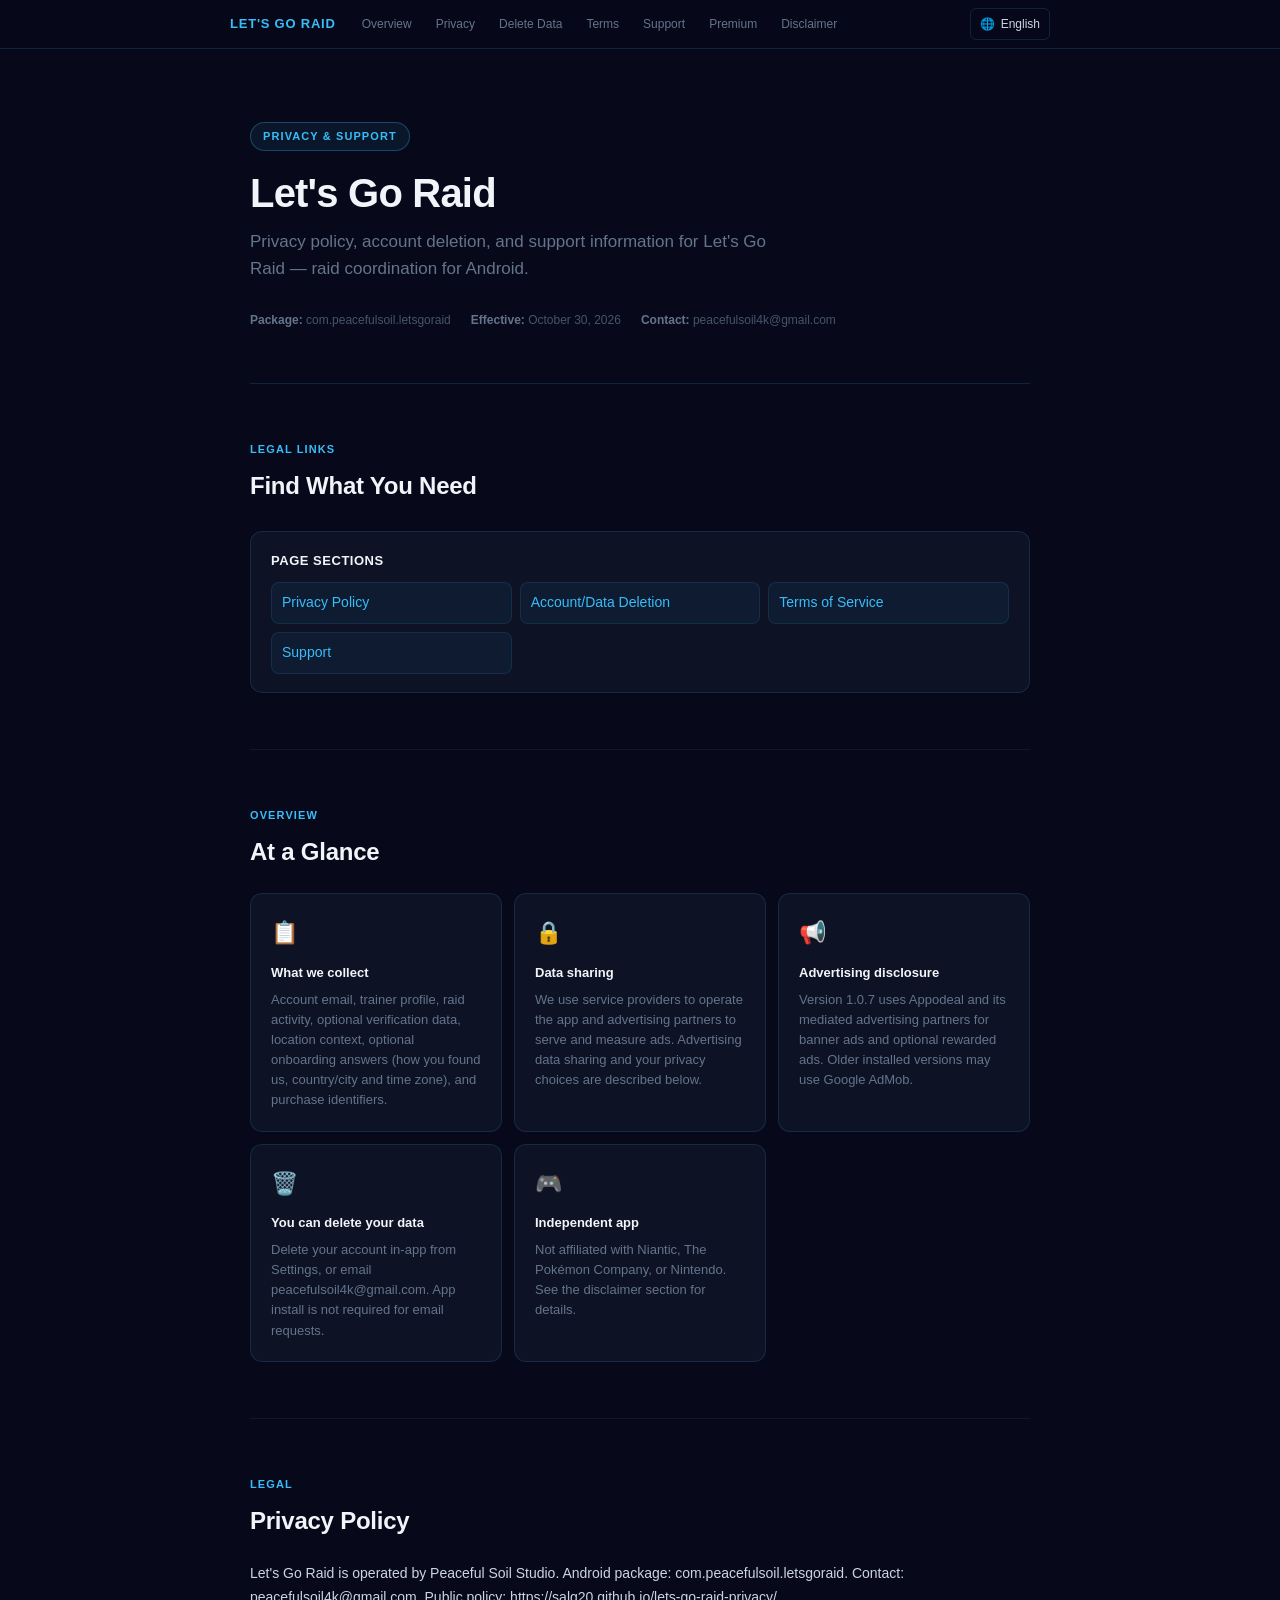
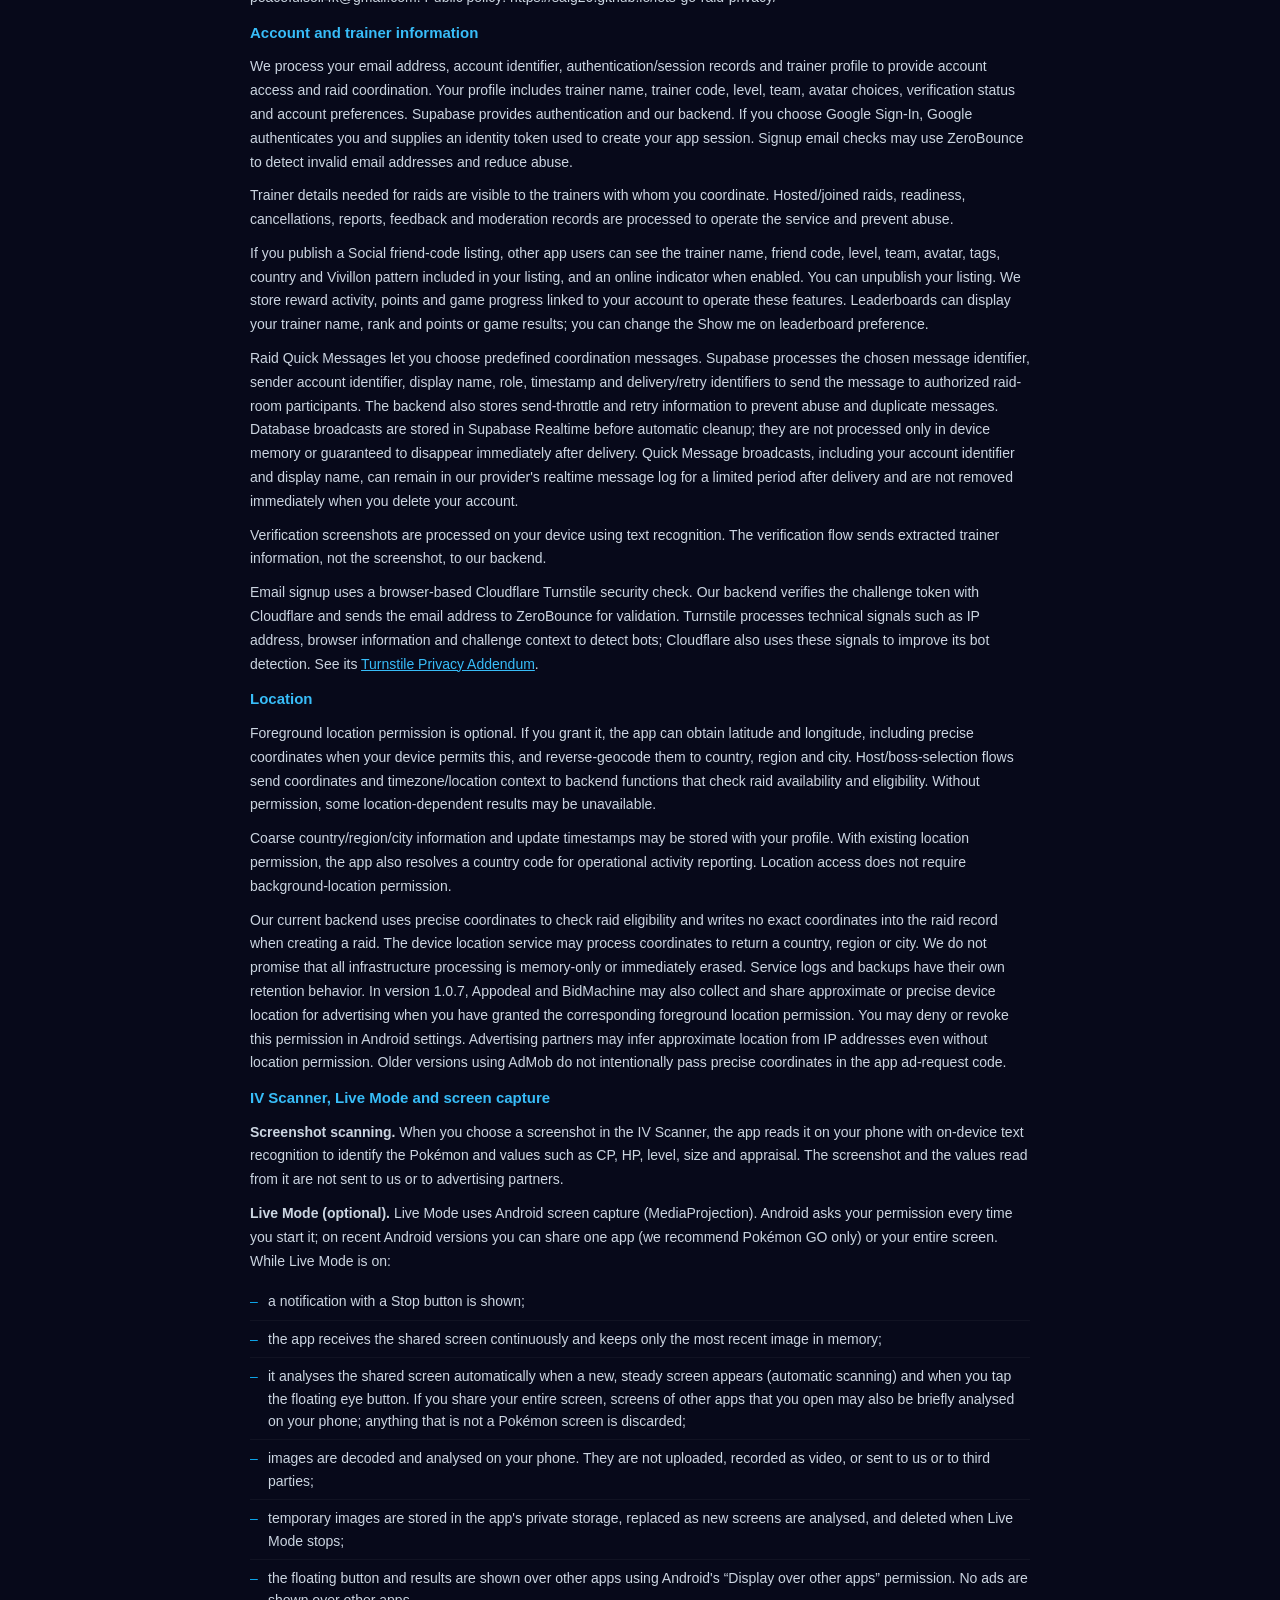
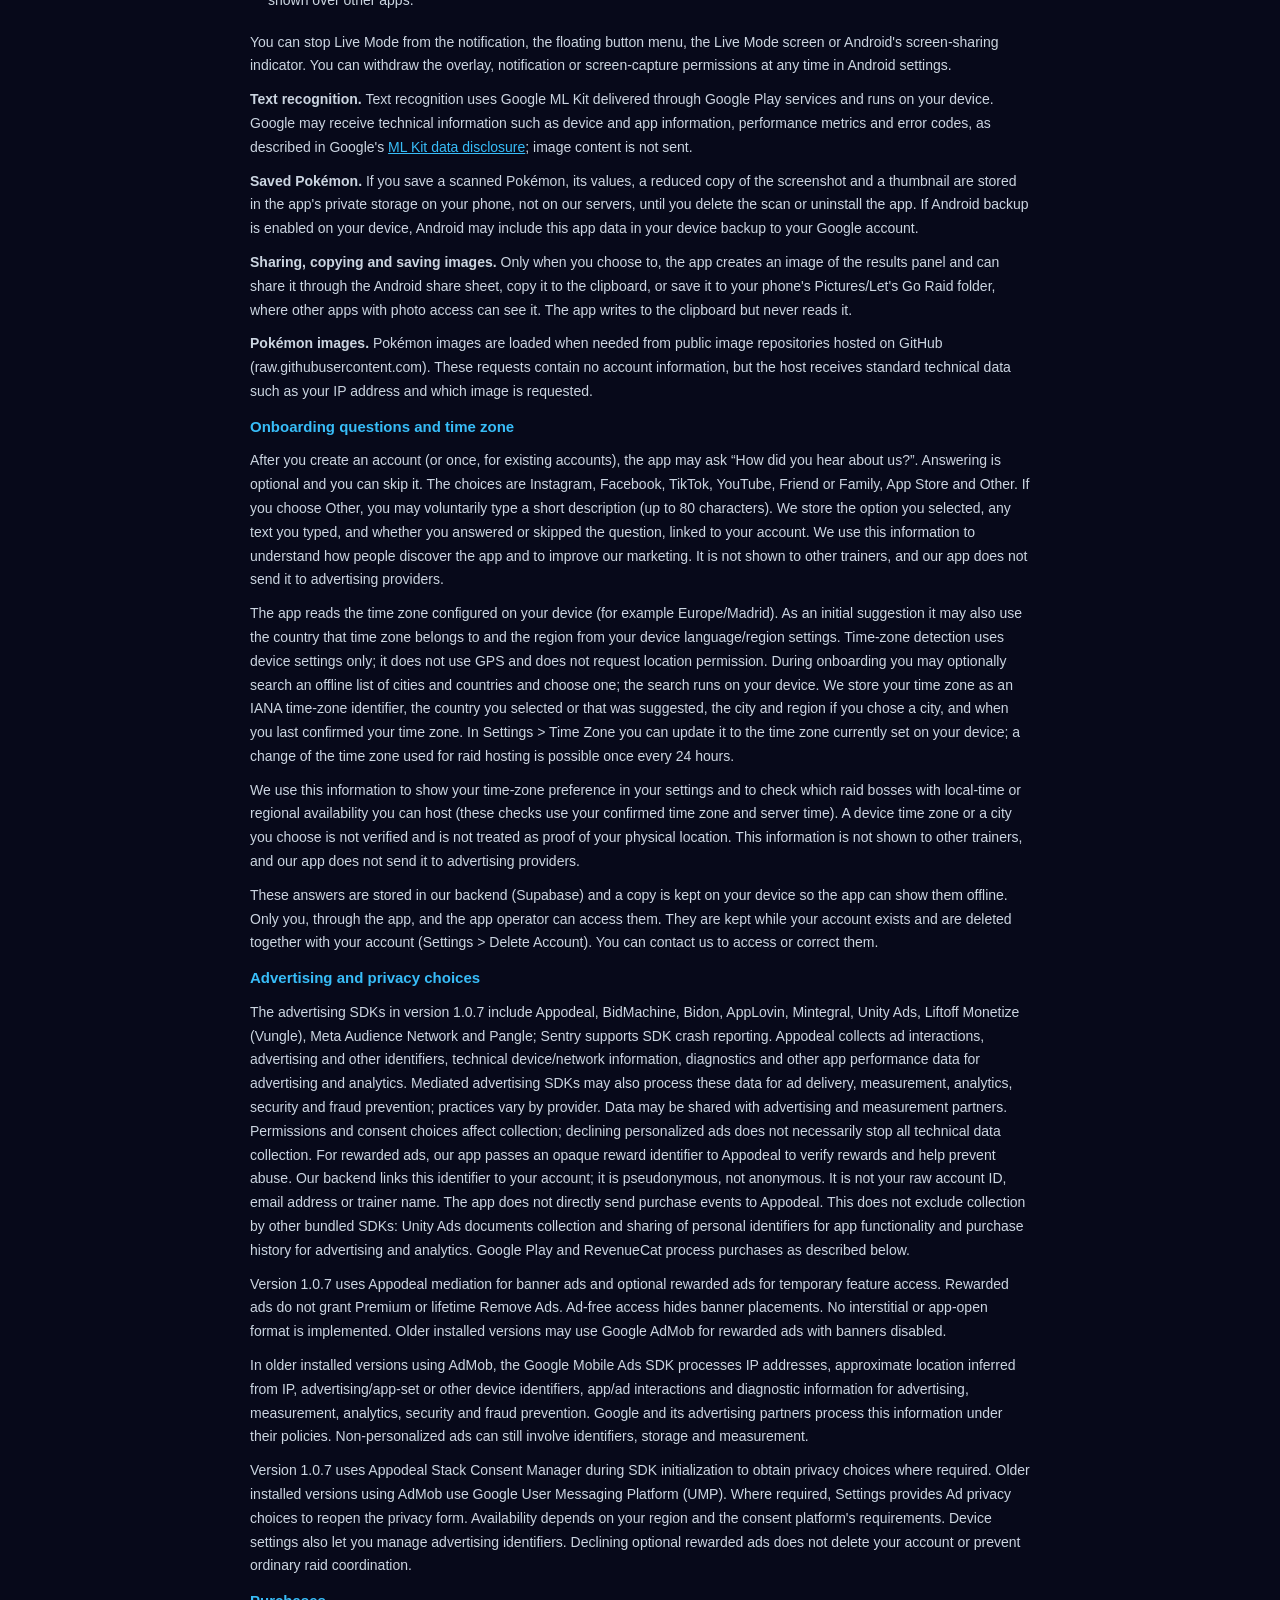
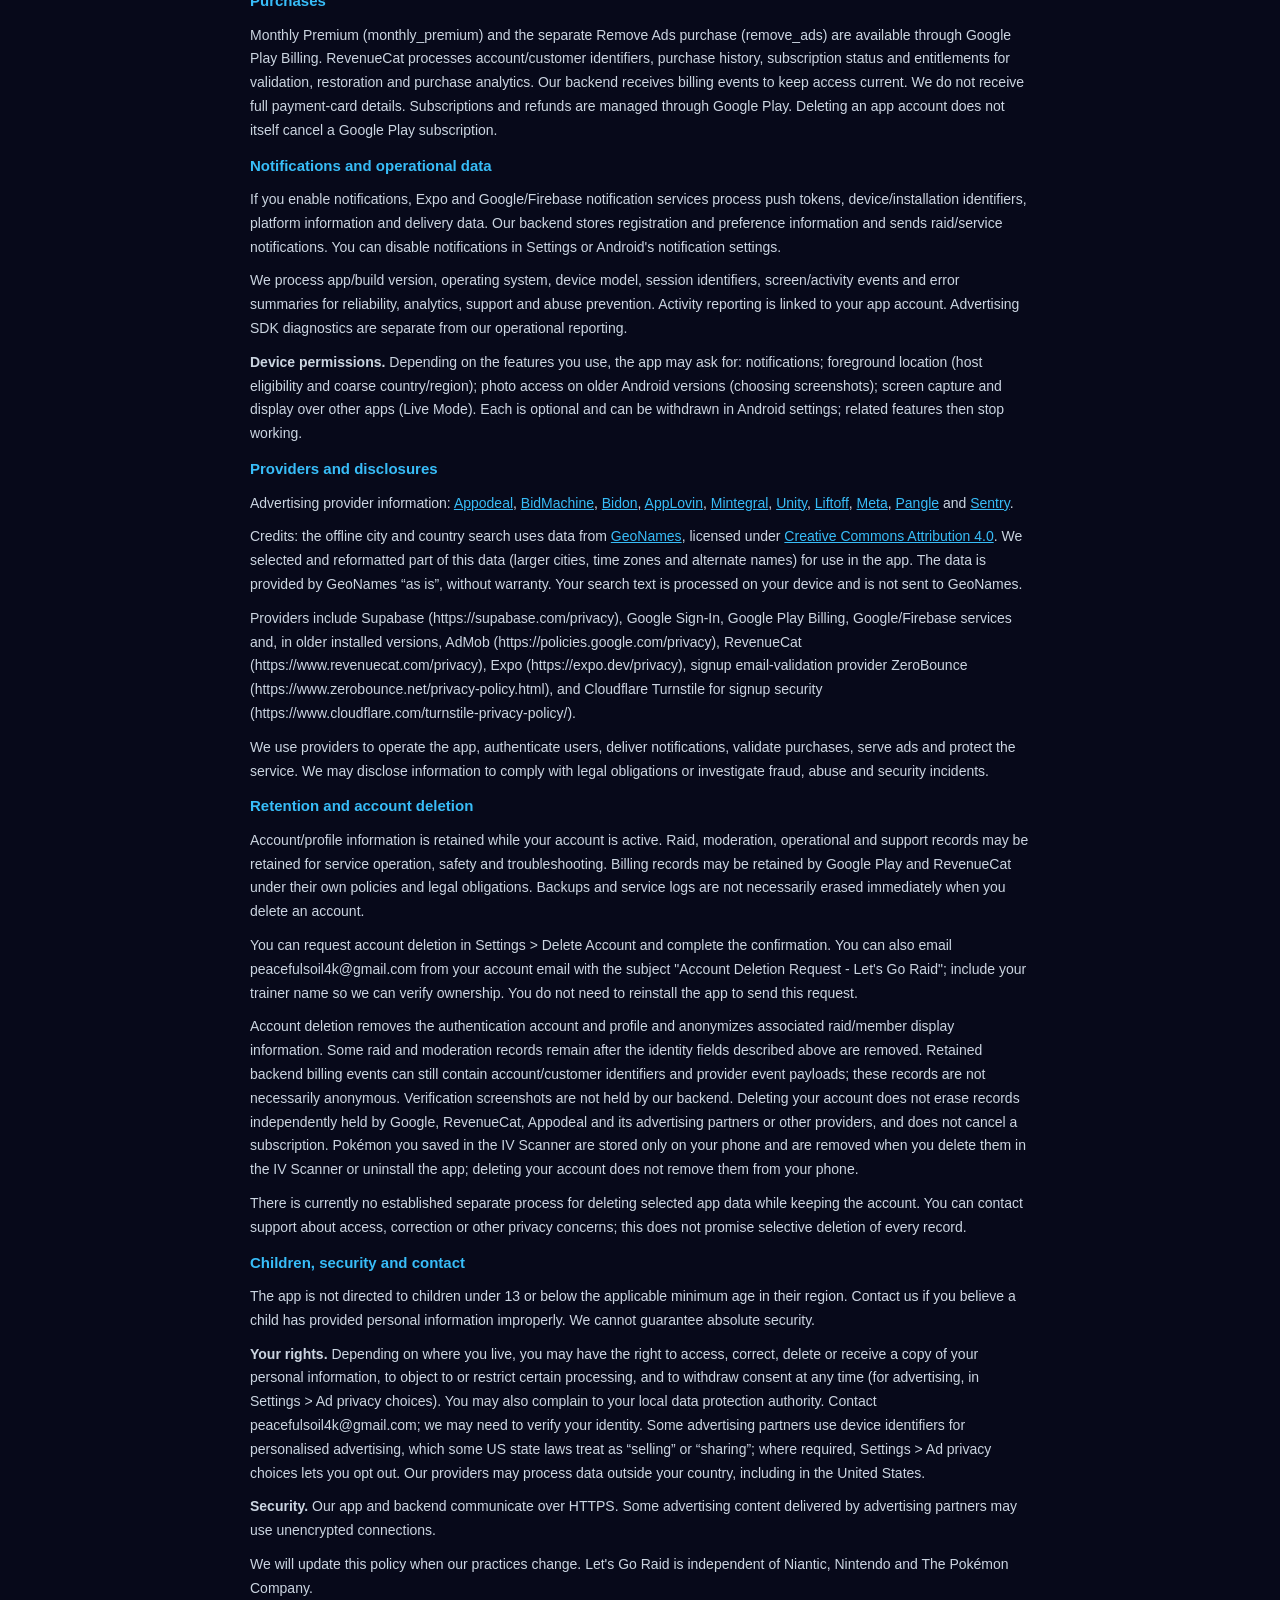
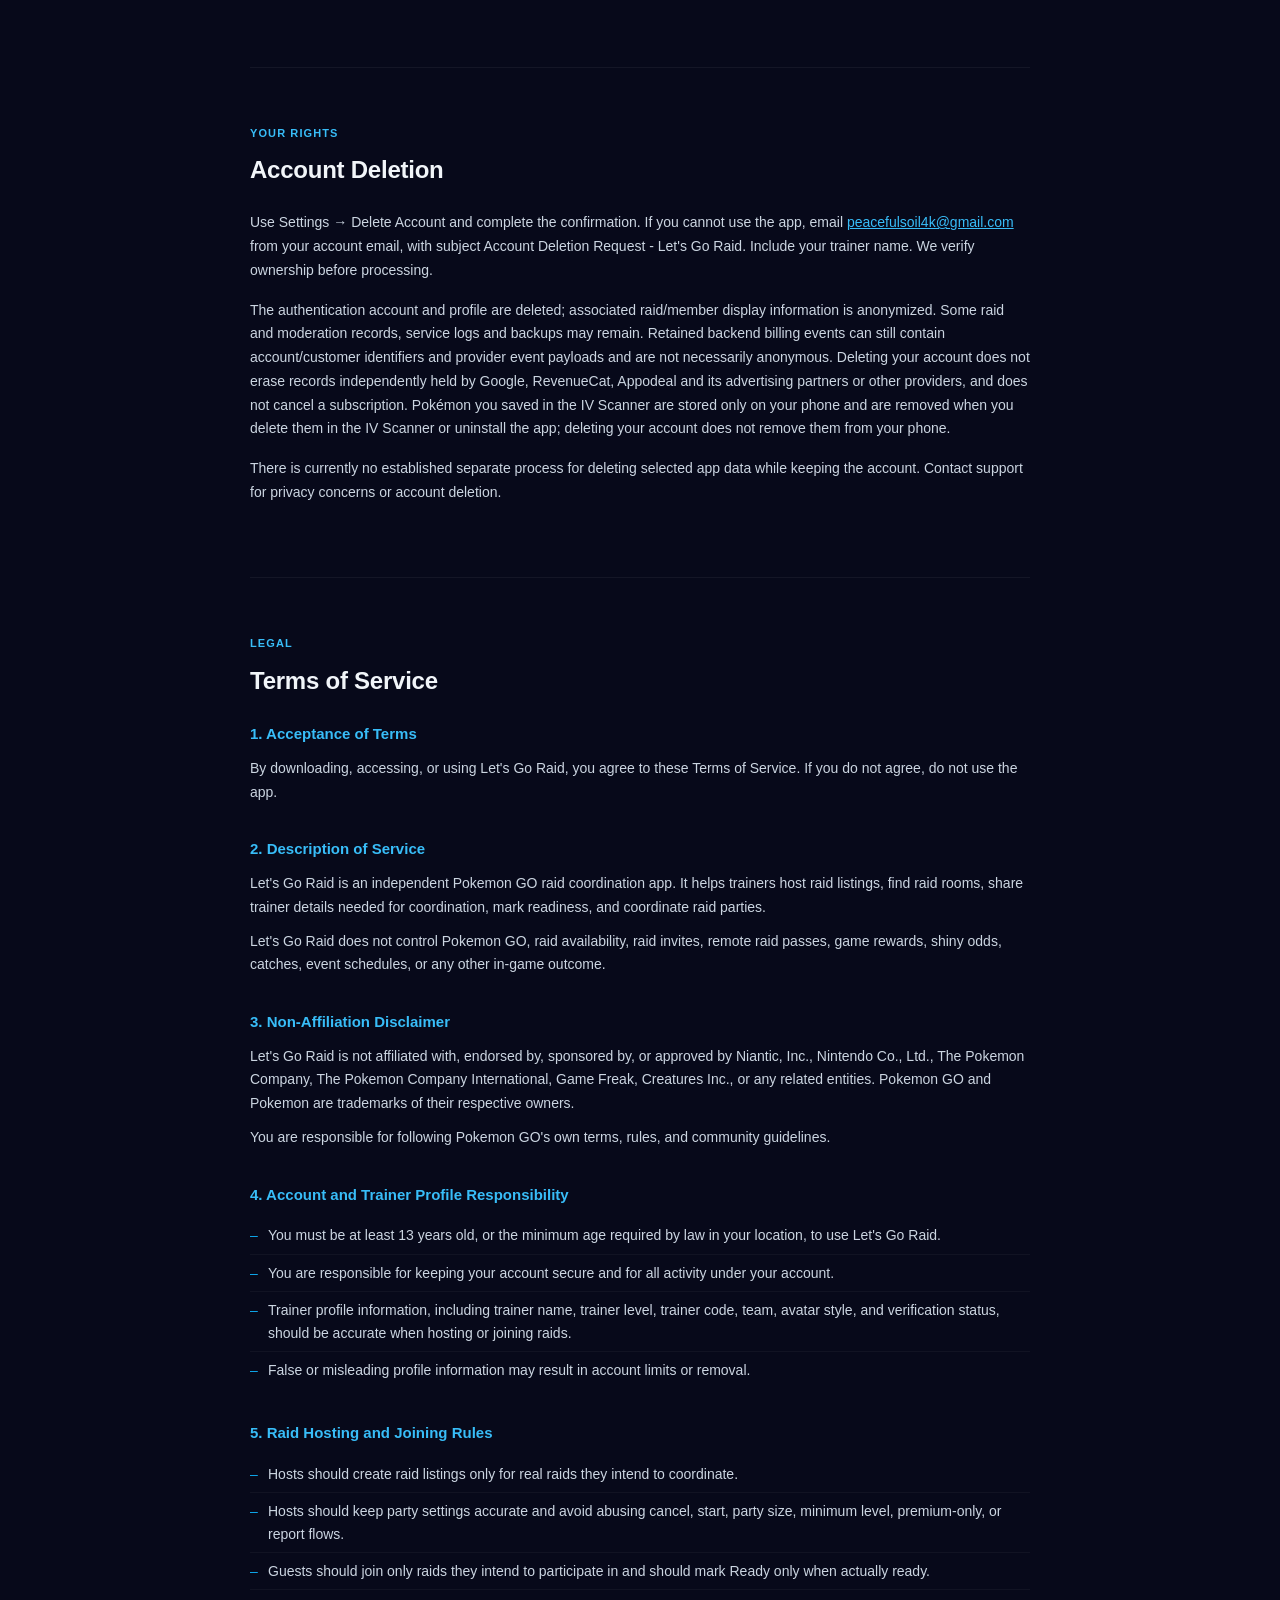
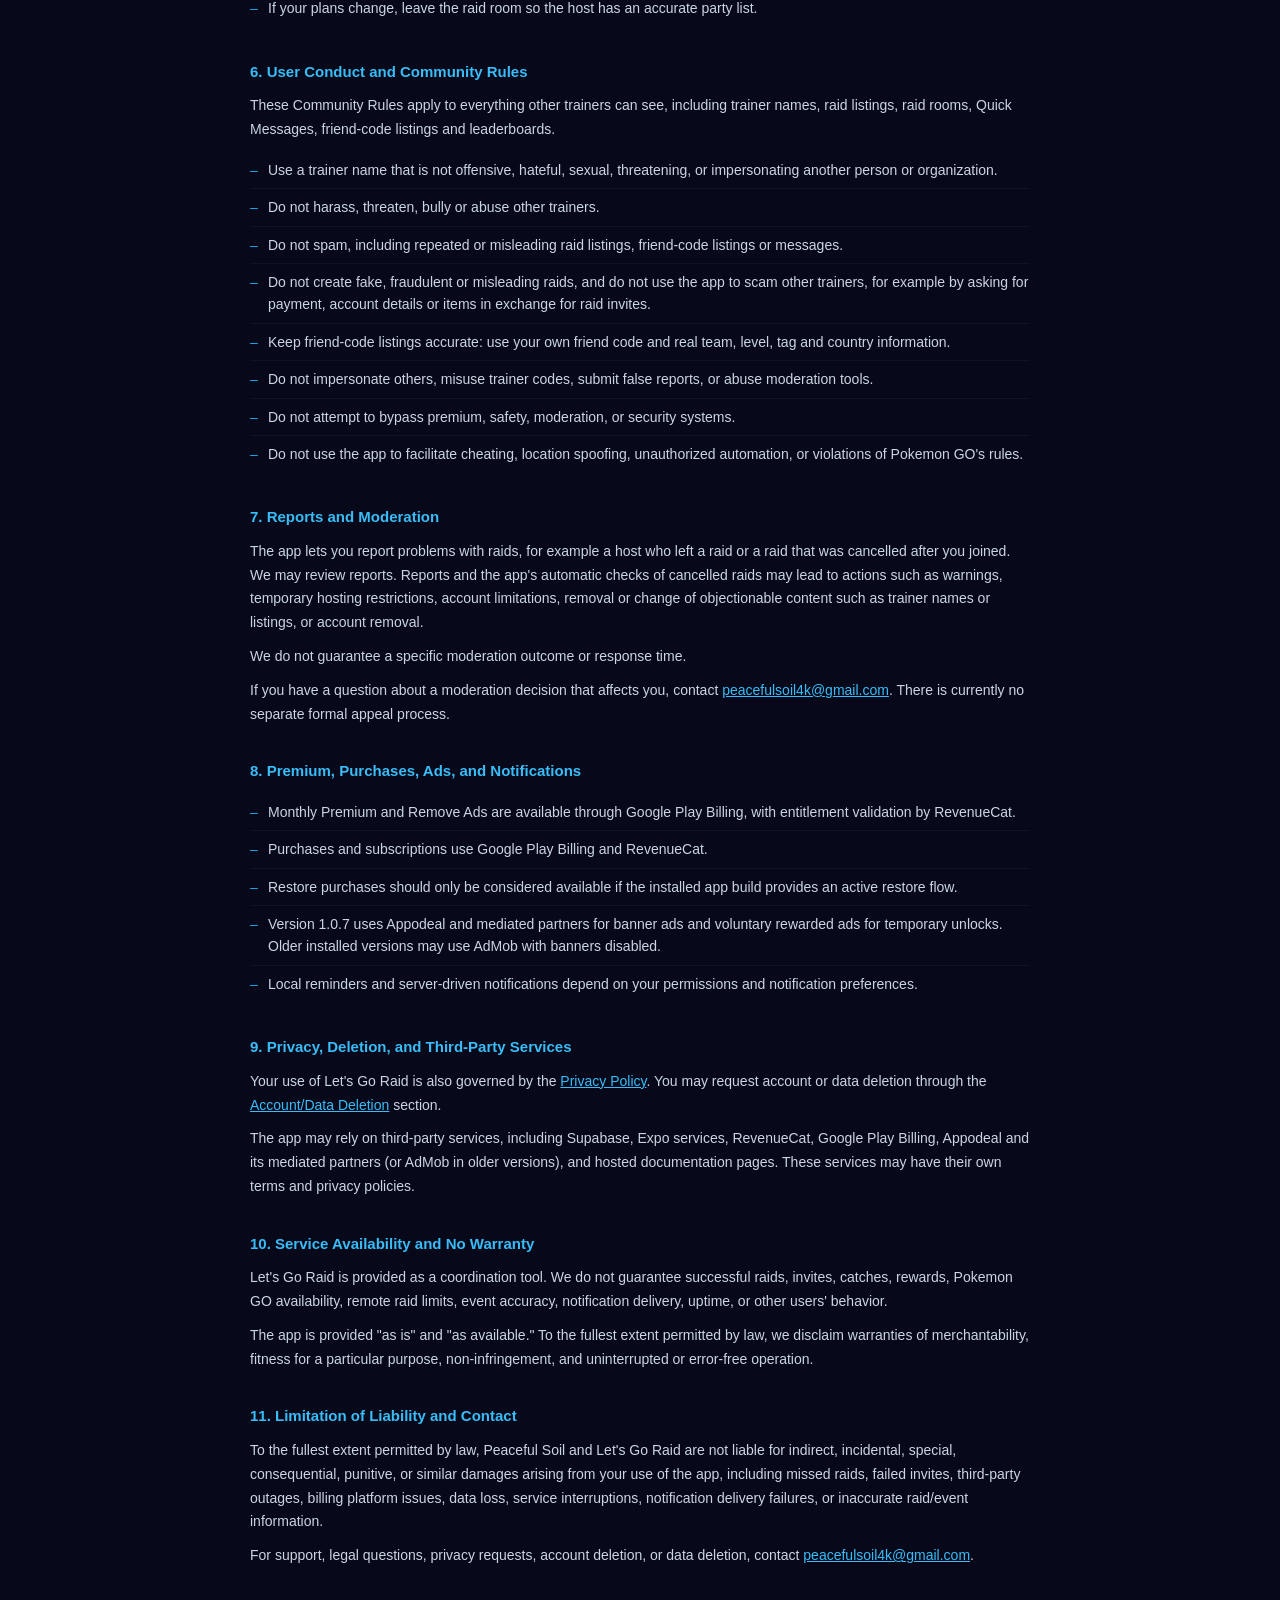
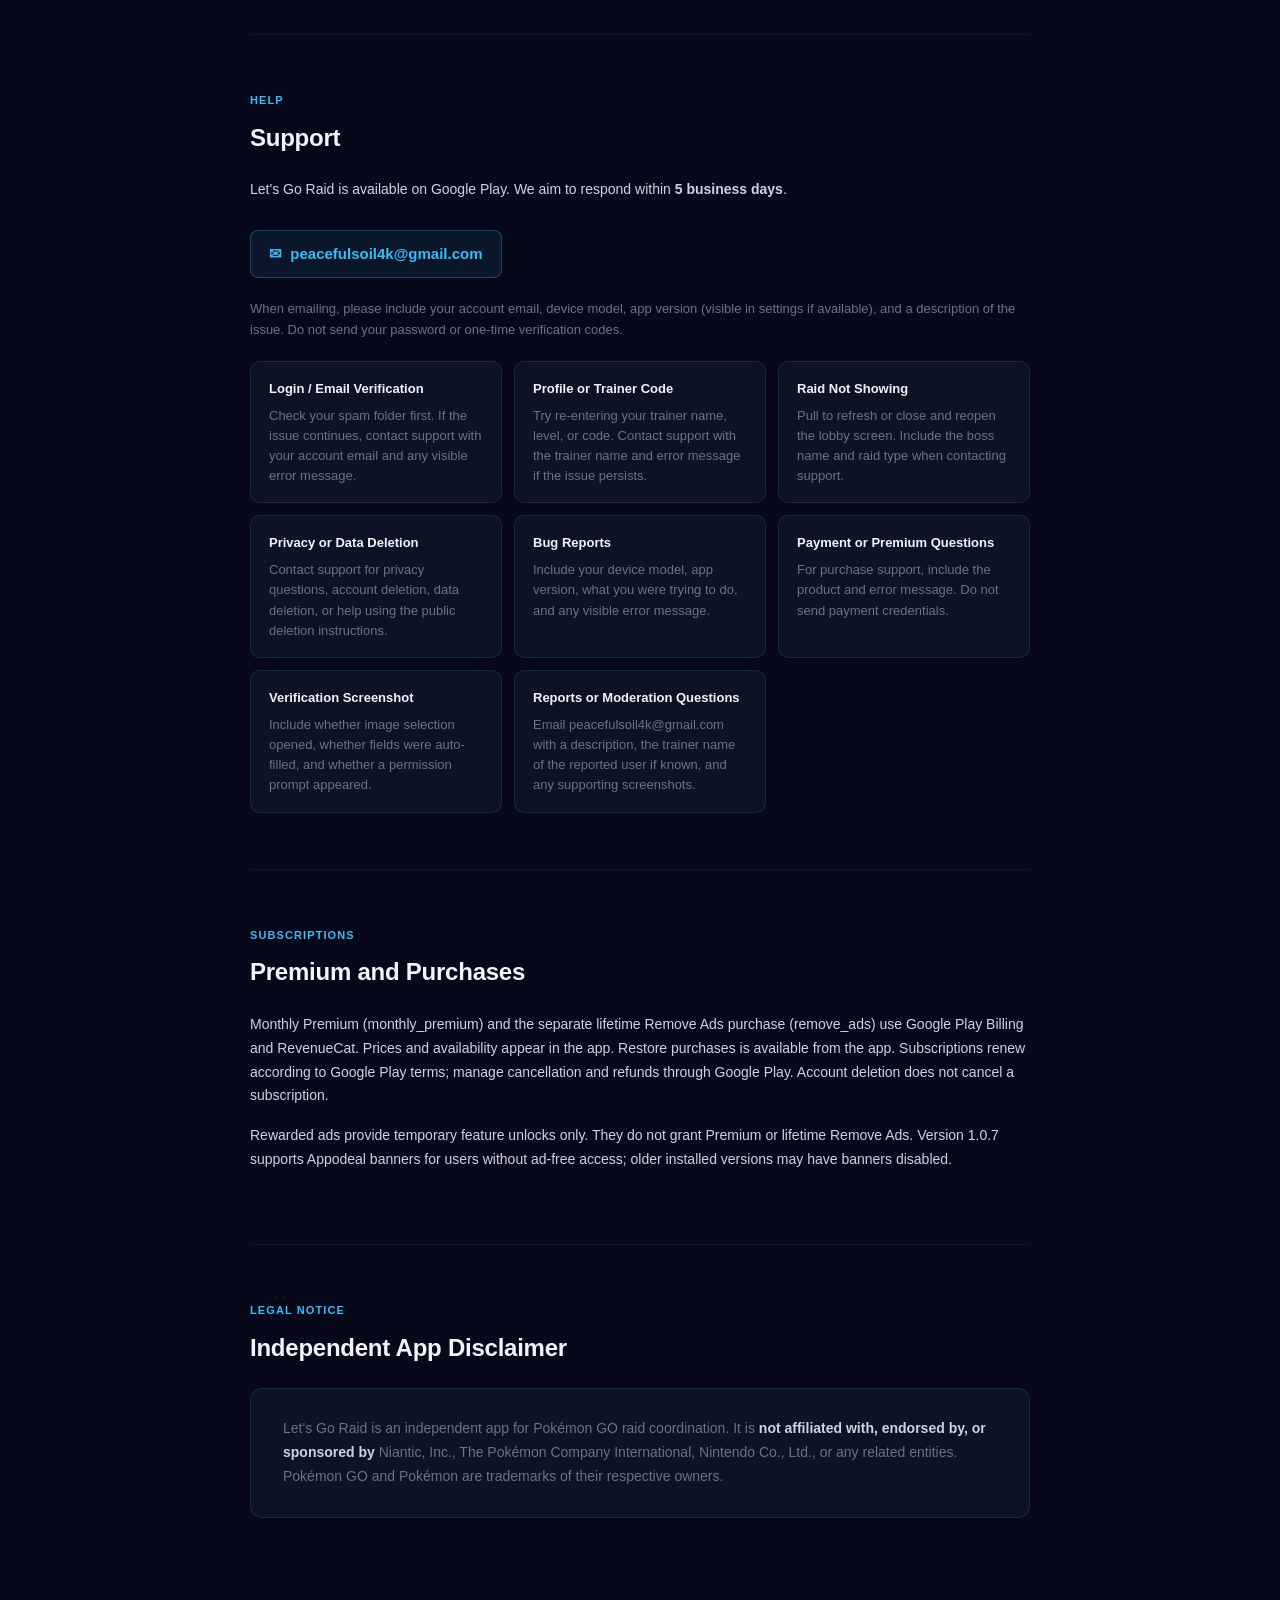
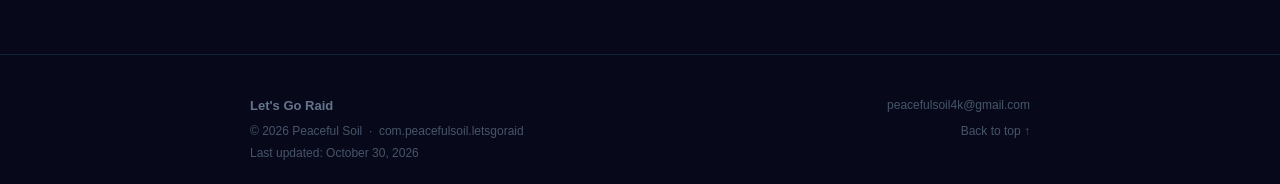
==== commit e19de442: "feat: website in 12 languages with language menu; Community Rules - English root page unchanged at t" ====
--- a/index.html
+++ b/index.html
@@ -4,6 +4,46 @@
   <meta charset="UTF-8" />
   <meta name="viewport" content="width=device-width, initial-scale=1.0" />
   <title>Let's Go Raid – Privacy &amp; Support</title>
+  <link rel="canonical" href="https://salg20.github.io/lets-go-raid-privacy/" />
+  <link rel="alternate" hreflang="x-default" href="https://salg20.github.io/lets-go-raid-privacy/" />
+  <link rel="alternate" hreflang="en" href="https://salg20.github.io/lets-go-raid-privacy/" />
+  <link rel="alternate" hreflang="ja" href="https://salg20.github.io/lets-go-raid-privacy/ja/" />
+  <link rel="alternate" hreflang="pt-BR" href="https://salg20.github.io/lets-go-raid-privacy/pt-BR/" />
+  <link rel="alternate" hreflang="es" href="https://salg20.github.io/lets-go-raid-privacy/es/" />
+  <link rel="alternate" hreflang="de" href="https://salg20.github.io/lets-go-raid-privacy/de/" />
+  <link rel="alternate" hreflang="ko" href="https://salg20.github.io/lets-go-raid-privacy/ko/" />
+  <link rel="alternate" hreflang="zh-Hant" href="https://salg20.github.io/lets-go-raid-privacy/zh-Hant/" />
+  <link rel="alternate" hreflang="id" href="https://salg20.github.io/lets-go-raid-privacy/id/" />
+  <link rel="alternate" hreflang="th" href="https://salg20.github.io/lets-go-raid-privacy/th/" />
+  <link rel="alternate" hreflang="fr" href="https://salg20.github.io/lets-go-raid-privacy/fr/" />
+  <link rel="alternate" hreflang="it" href="https://salg20.github.io/lets-go-raid-privacy/it/" />
+  <link rel="alternate" hreflang="hi" href="https://salg20.github.io/lets-go-raid-privacy/hi/" />
+  <!-- Root page only: a saved language choice, or (first visit) a supported browser language, opens that language's
+       page with the same #section. "?lang=en" or choosing English in the menu keeps this English page. -->
+  <script>
+    (function () {
+      var SUPPORTED = ["en", "ja", "pt-BR", "es", "de", "ko", "zh-Hant", "id", "th", "fr", "it", "hi"];
+      function match(tag) {
+        if (!tag) return null;
+        var t = String(tag).toLowerCase();
+        if (/^zh-(hant|tw|hk|mo)/.test(t)) return "zh-Hant";
+        if (t.indexOf("zh") === 0) return null;
+        if (t.indexOf("pt") === 0) return "pt-BR";
+        var p = t.split("-")[0];
+        for (var i = 0; i < SUPPORTED.length; i++) if (SUPPORTED[i].toLowerCase() === p) return SUPPORTED[i];
+        return null;
+      }
+      if (/[?&]lang=en\b/.test(location.search)) return;
+      var pref = null;
+      try { pref = localStorage.getItem("lgr_lang"); } catch (e) {}
+      var target = pref && SUPPORTED.indexOf(pref) >= 0 ? pref : null;
+      if (!pref) {
+        var langs = navigator.languages && navigator.languages.length ? navigator.languages : [navigator.language];
+        for (var j = 0; j < langs.length && !target; j++) target = match(langs[j]);
+      }
+      if (target && target !== "en") location.replace("./" + target + "/" + location.hash);
+    })();
+  </script>
   <style>
     *, *::before, *::after { box-sizing: border-box; margin: 0; padding: 0; }
 
@@ -44,9 +84,16 @@
       border-bottom: 1px solid var(--border);
       padding: 0 20px;
     }
-    .nav-inner {
+    .nav-bar {
       max-width: 820px;
       margin: 0 auto;
+      display: flex;
+      align-items: center;
+      gap: 8px;
+    }
+    .nav-inner {
+      flex: 1;
+      min-width: 0;
       display: flex;
       align-items: center;
       gap: 4px;
@@ -75,6 +122,50 @@
       transition: color 0.2s, background 0.2s;
     }
     .nav-link:hover { color: var(--accent); background: var(--accent-glow); }
+
+    /* LANGUAGE MENU (works without JavaScript: <details> + plain links) */
+    .lang-menu { position: relative; flex: none; }
+    .lang-menu summary {
+      list-style: none;
+      cursor: pointer;
+      display: flex;
+      align-items: center;
+      gap: 6px;
+      font-size: 12px;
+      color: var(--text);
+      white-space: nowrap;
+      padding: 5px 9px;
+      border: 1px solid var(--border);
+      border-radius: 6px;
+    }
+    .lang-menu summary::-webkit-details-marker { display: none; }
+    .lang-menu summary:hover { color: var(--accent); border-color: var(--border-strong); }
+    .lang-menu summary:focus-visible, .lang-list a:focus-visible { outline: 2px solid var(--accent); outline-offset: 2px; }
+    .lang-list {
+      position: absolute;
+      right: 0;
+      top: calc(100% + 6px);
+      z-index: 60;
+      list-style: none;
+      min-width: 190px;
+      max-height: 70vh;
+      overflow-y: auto;
+      padding: 6px;
+      background: var(--surface);
+      border: 1px solid var(--border-strong);
+      border-radius: 10px;
+      box-shadow: 0 12px 32px rgba(0, 0, 0, 0.45);
+    }
+    .lang-list a {
+      display: block;
+      padding: 7px 10px;
+      border-radius: 6px;
+      font-size: 13px;
+      color: var(--text);
+      text-decoration: none;
+    }
+    .lang-list a:hover { background: var(--accent-glow); color: var(--accent); }
+    .lang-list a[aria-current="true"] { color: var(--accent); font-weight: 700; }
 
     /* LAYOUT */
     .container {
@@ -445,6 +536,7 @@
 
   <!-- STICKY NAV -->
   <nav>
+    <div class="nav-bar">
     <div class="nav-inner">
       <a class="nav-brand" href="#top">Let's Go Raid</a>
       <a class="nav-link" href="#summary">Overview</a>
@@ -454,6 +546,25 @@
       <a class="nav-link" href="#support">Support</a>
       <a class="nav-link" href="#premium">Premium</a>
       <a class="nav-link" href="#disclaimer">Disclaimer</a>
+    </div>
+    <!-- LANGUAGE MENU: language names stay in their own language on every page. -->
+    <details class="lang-menu">
+      <summary aria-label="Language: English"><span aria-hidden="true">🌐</span><span>English</span></summary>
+      <ul class="lang-list">
+        <li><a href="./" hreflang="en" lang="en" data-lang="en" aria-current="true">English</a></li>
+        <li><a href="./ja/" hreflang="ja" lang="ja" data-lang="ja">日本語</a></li>
+        <li><a href="./pt-BR/" hreflang="pt-BR" lang="pt-BR" data-lang="pt-BR">Português (Brasil)</a></li>
+        <li><a href="./es/" hreflang="es" lang="es" data-lang="es">Español</a></li>
+        <li><a href="./de/" hreflang="de" lang="de" data-lang="de">Deutsch</a></li>
+        <li><a href="./ko/" hreflang="ko" lang="ko" data-lang="ko">한국어</a></li>
+        <li><a href="./zh-Hant/" hreflang="zh-Hant" lang="zh-Hant" data-lang="zh-Hant">繁體中文</a></li>
+        <li><a href="./id/" hreflang="id" lang="id" data-lang="id">Bahasa Indonesia</a></li>
+        <li><a href="./th/" hreflang="th" lang="th" data-lang="th">ไทย</a></li>
+        <li><a href="./fr/" hreflang="fr" lang="fr" data-lang="fr">Français</a></li>
+        <li><a href="./it/" hreflang="it" lang="it" data-lang="it">Italiano</a></li>
+        <li><a href="./hi/" hreflang="hi" lang="hi" data-lang="hi">हिन्दी</a></li>
+      </ul>
+    </details>
     </div>
   </nav>
 
@@ -624,11 +735,16 @@
         </ul>
       </div>
 
-      <div class="policy-section">
-        <div class="policy-h2">6. User Conduct</div>
+      <div class="policy-section" id="community-rules">
+        <div class="policy-h2">6. User Conduct and Community Rules</div>
+        <p class="policy-p">These Community Rules apply to everything other trainers can see, including trainer names, raid listings, raid rooms, Quick Messages, friend-code listings and leaderboards.</p>
         <ul class="policy-ul">
-          <li>Do not harass, threaten, impersonate, spam, exploit, automate abuse, or misuse trainer codes.</li>
-          <li>Do not create fake or misleading raids, submit false reports, or abuse moderation tools.</li>
+          <li>Use a trainer name that is not offensive, hateful, sexual, threatening, or impersonating another person or organization.</li>
+          <li>Do not harass, threaten, bully or abuse other trainers.</li>
+          <li>Do not spam, including repeated or misleading raid listings, friend-code listings or messages.</li>
+          <li>Do not create fake, fraudulent or misleading raids, and do not use the app to scam other trainers, for example by asking for payment, account details or items in exchange for raid invites.</li>
+          <li>Keep friend-code listings accurate: use your own friend code and real team, level, tag and country information.</li>
+          <li>Do not impersonate others, misuse trainer codes, submit false reports, or abuse moderation tools.</li>
           <li>Do not attempt to bypass premium, safety, moderation, or security systems.</li>
           <li>Do not use the app to facilitate cheating, location spoofing, unauthorized automation, or violations of Pokemon GO's rules.</li>
         </ul>
@@ -636,8 +752,9 @@
 
       <div class="policy-section">
         <div class="policy-h2">7. Reports and Moderation</div>
-        <p class="policy-p">The app may allow users to report unsafe, abusive, fake, or misleading behavior. We may review reports and take action such as warnings, temporary restrictions, account limitations, or account removal.</p>
+        <p class="policy-p">The app lets you report problems with raids, for example a host who left a raid or a raid that was cancelled after you joined. We may review reports. Reports and the app's automatic checks of cancelled raids may lead to actions such as warnings, temporary hosting restrictions, account limitations, removal or change of objectionable content such as trainer names or listings, or account removal.</p>
         <p class="policy-p">We do not guarantee a specific moderation outcome or response time.</p>
+        <p class="policy-p">If you have a question about a moderation decision that affects you, contact <a href="mailto:peacefulsoil4k@gmail.com">peacefulsoil4k@gmail.com</a>. There is currently no separate formal appeal process.</p>
       </div>
 
       <div class="policy-section">
@@ -748,5 +865,6 @@
     </div>
   </footer>
 
+  <script src="assets/lang.js" defer></script>
 </body>
 </html>
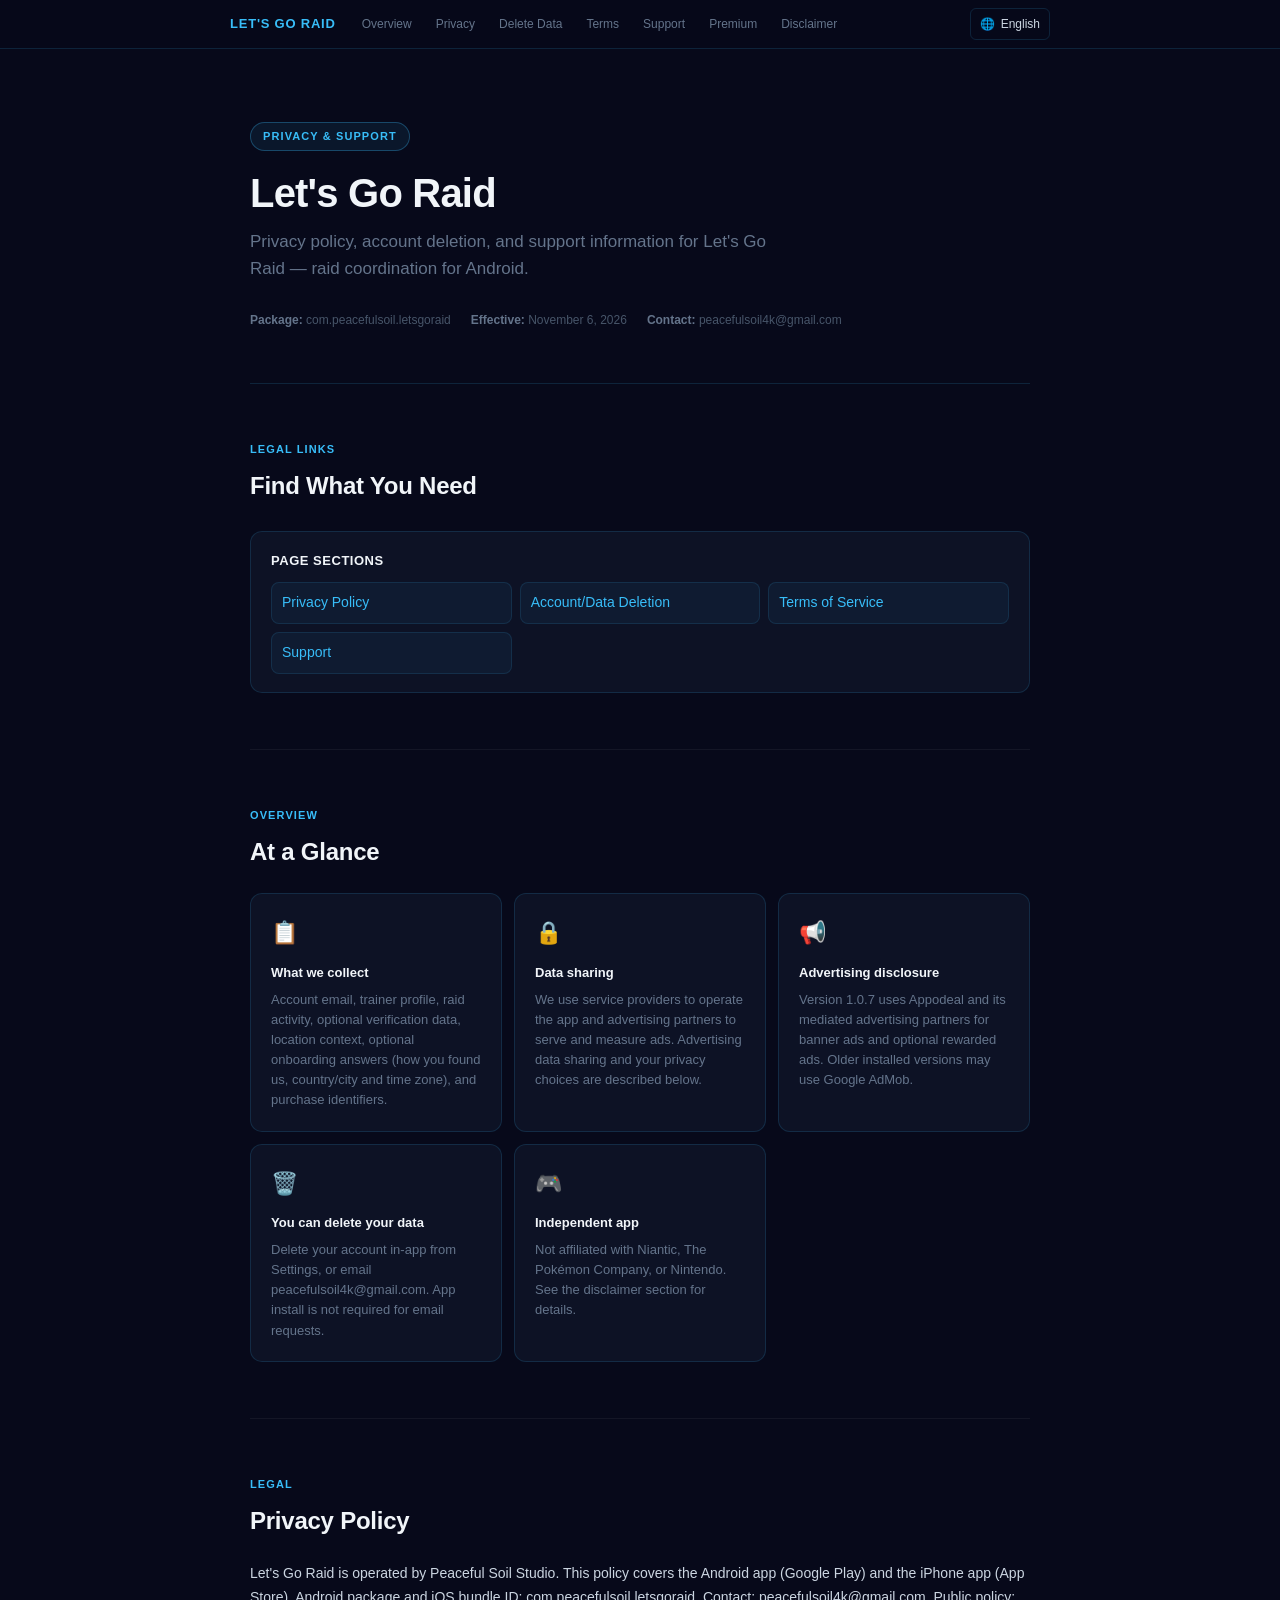
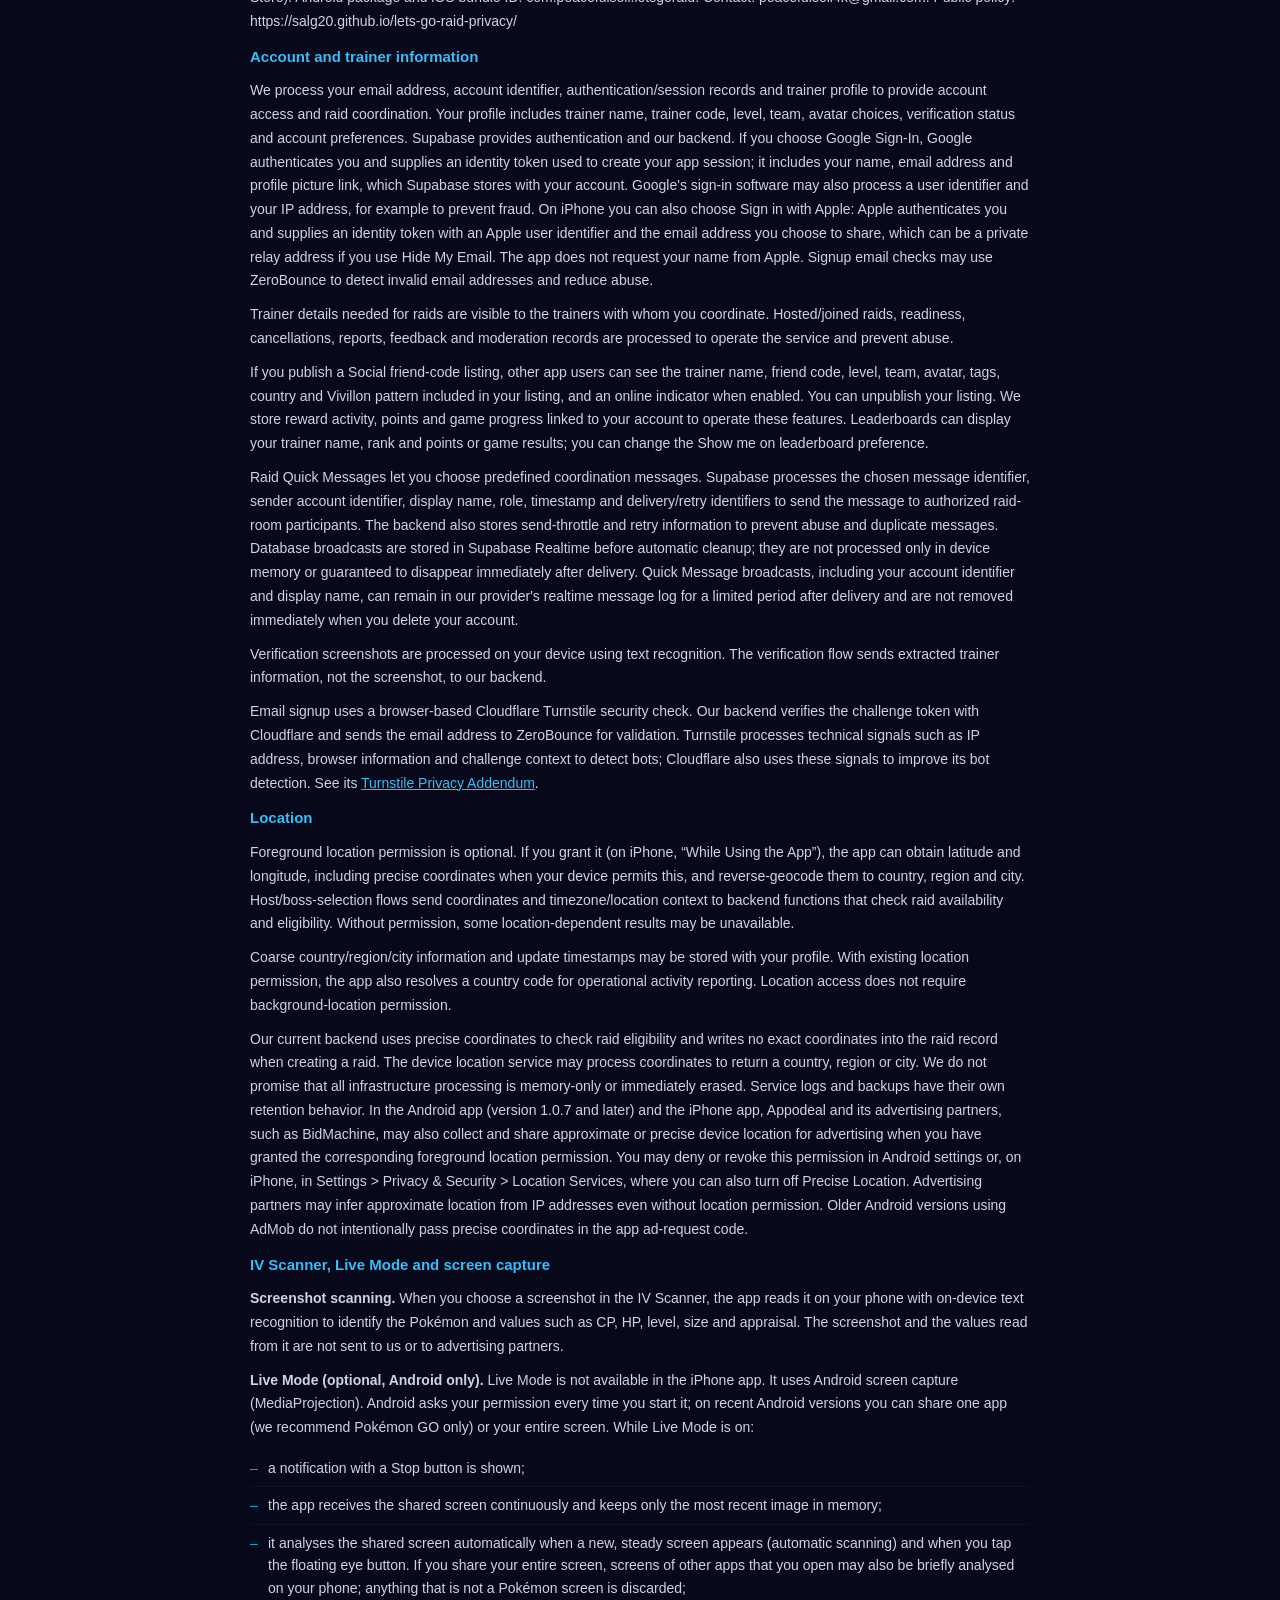
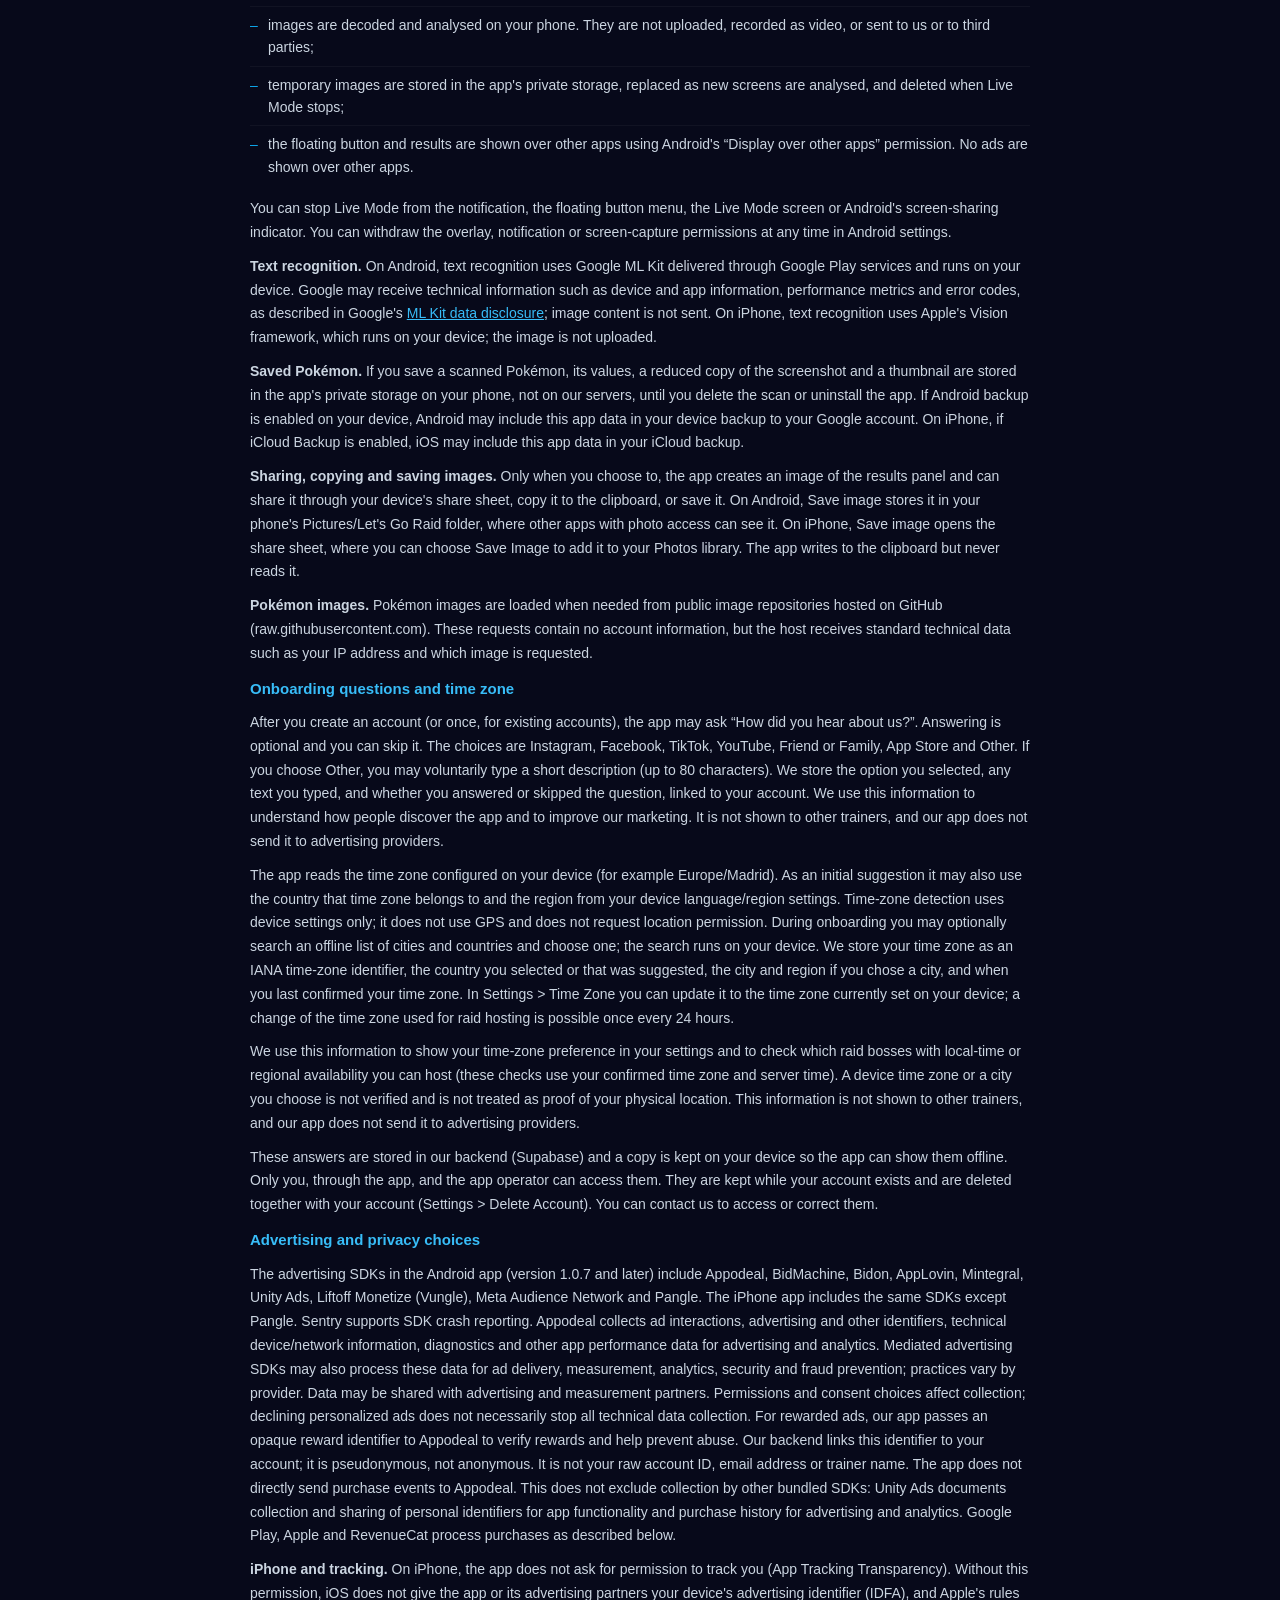
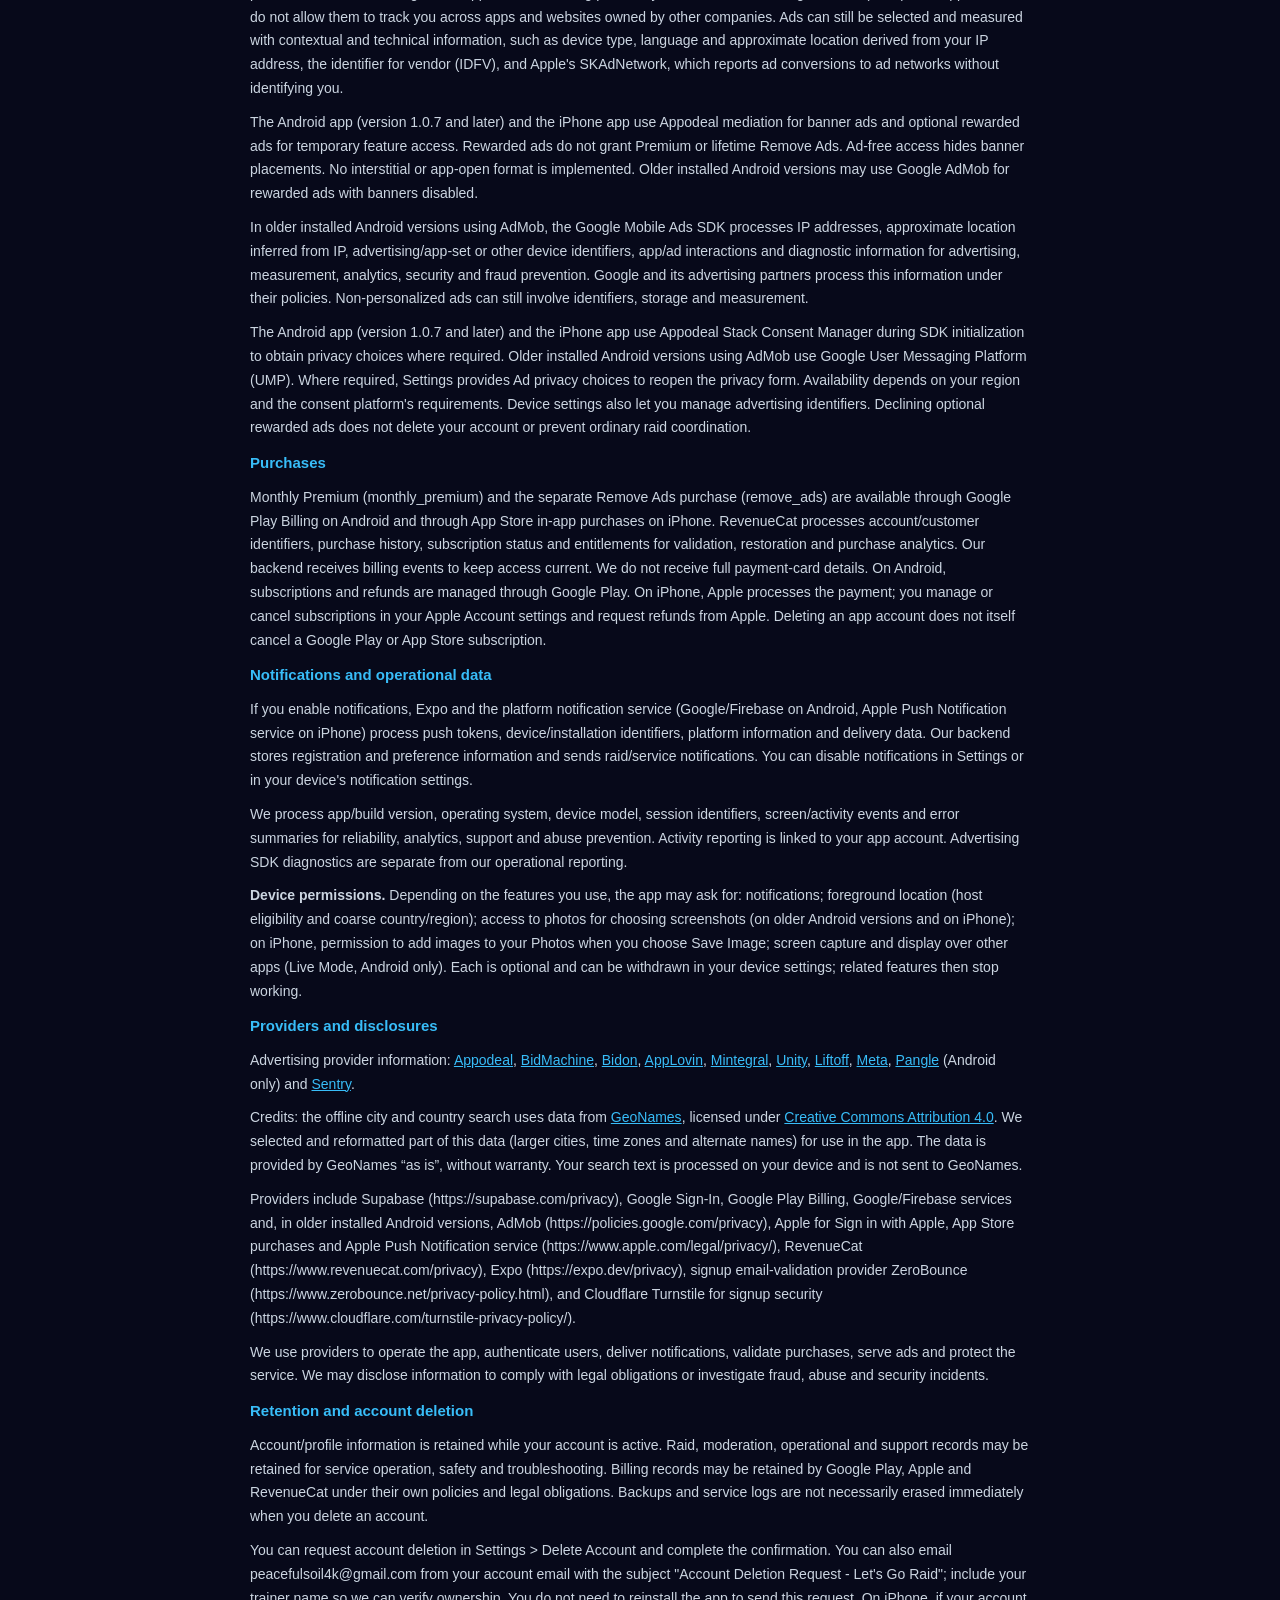
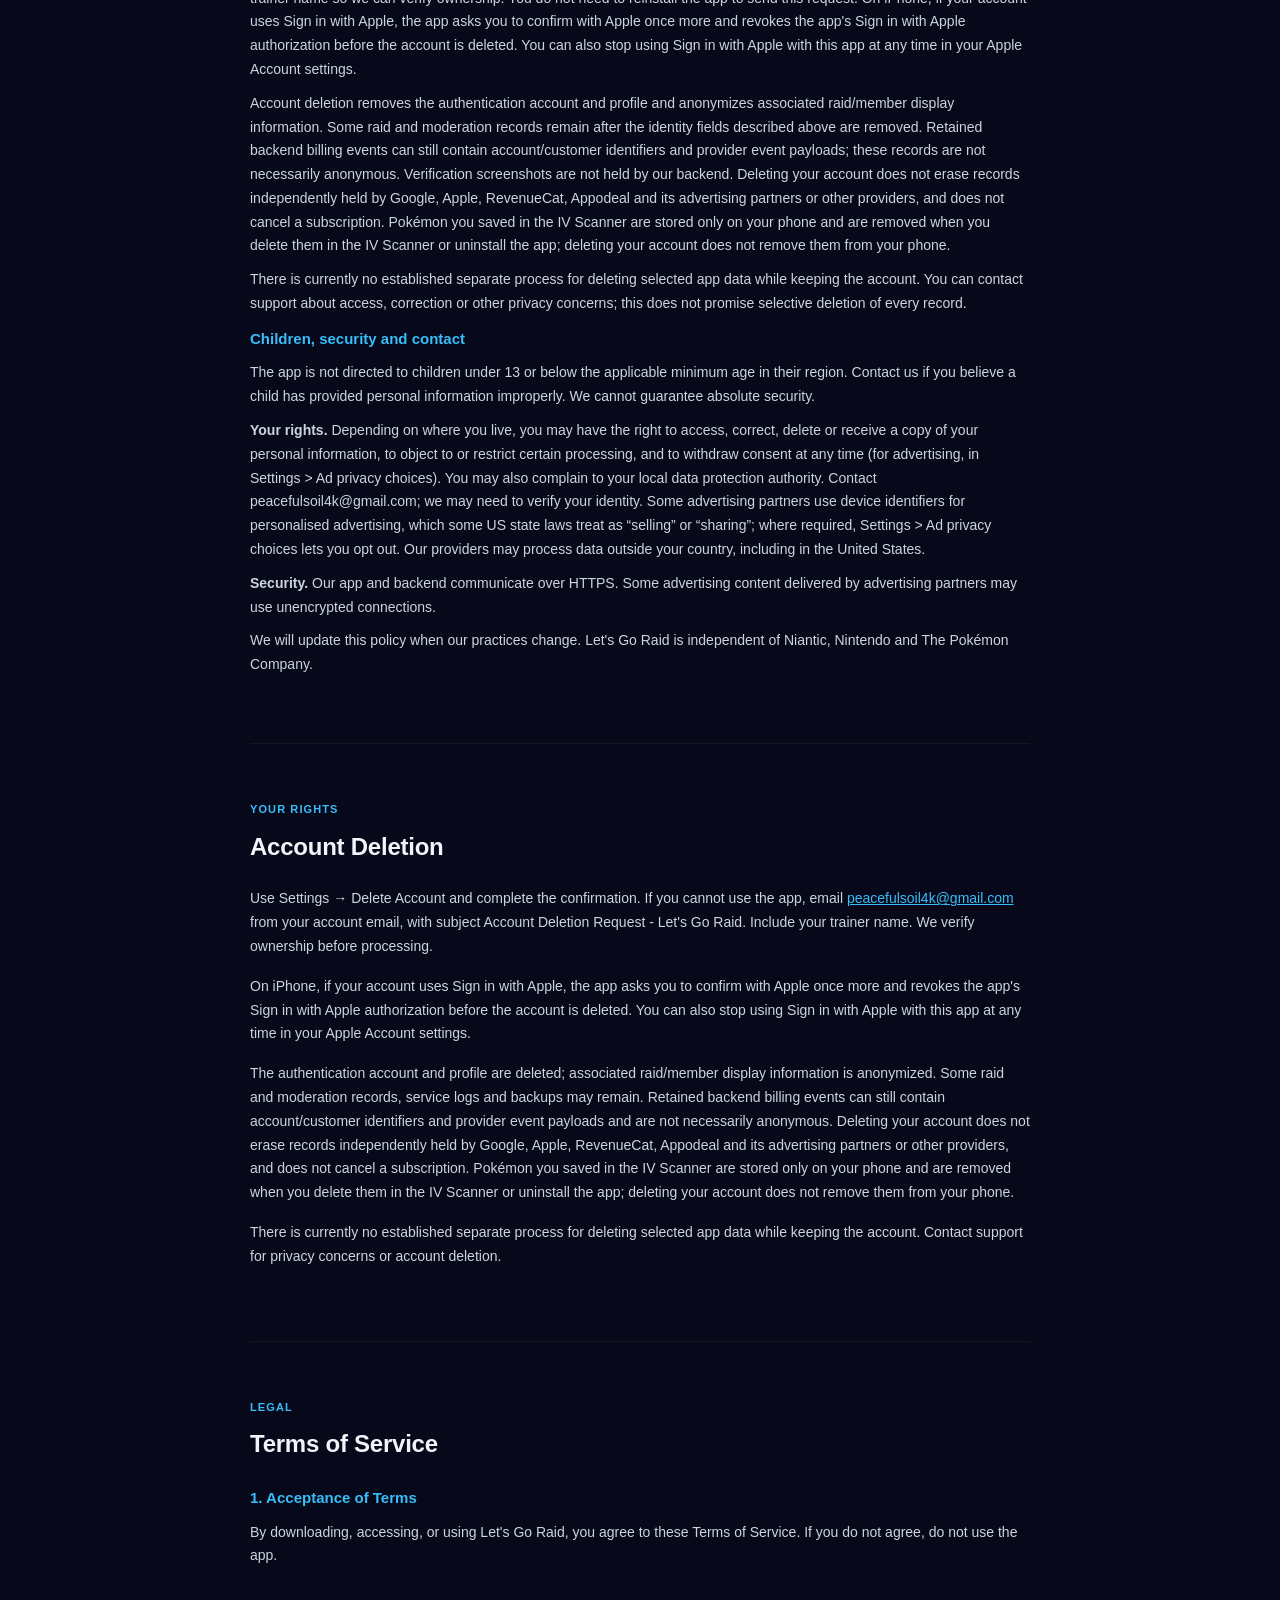
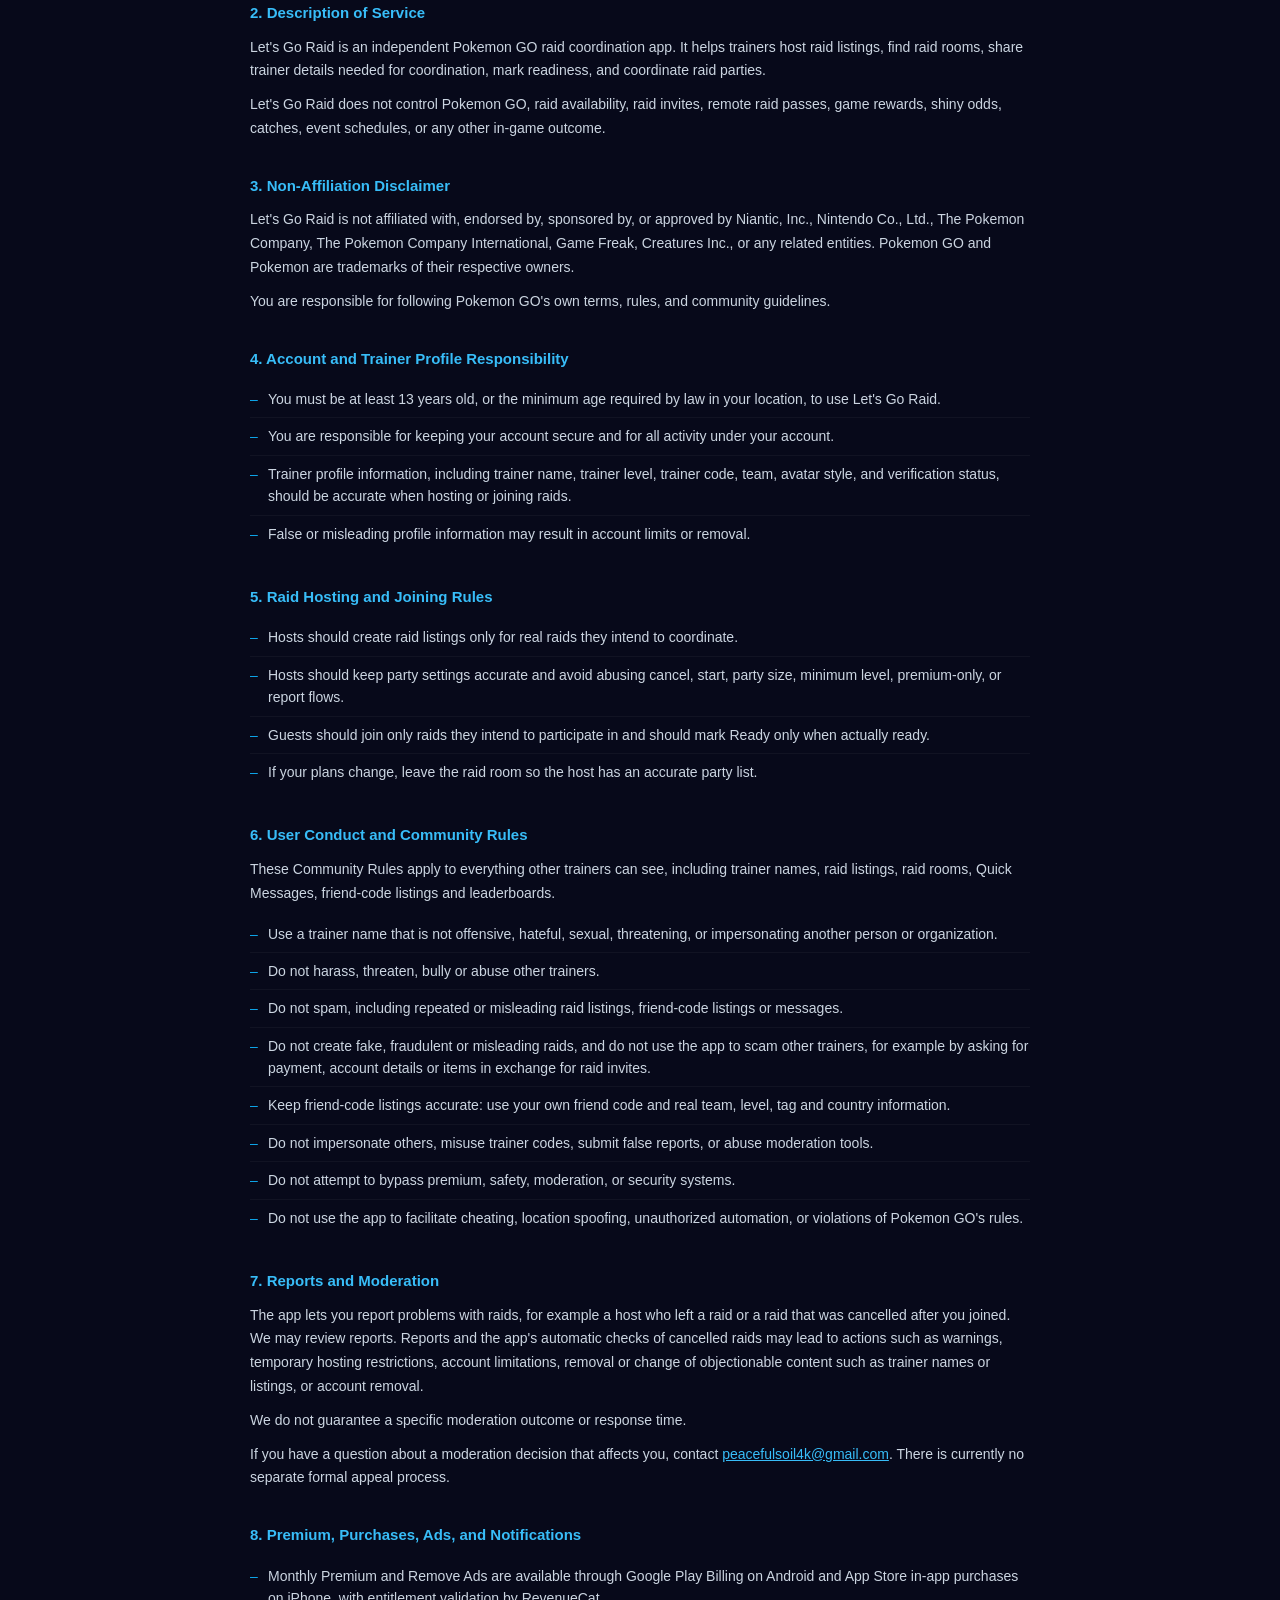
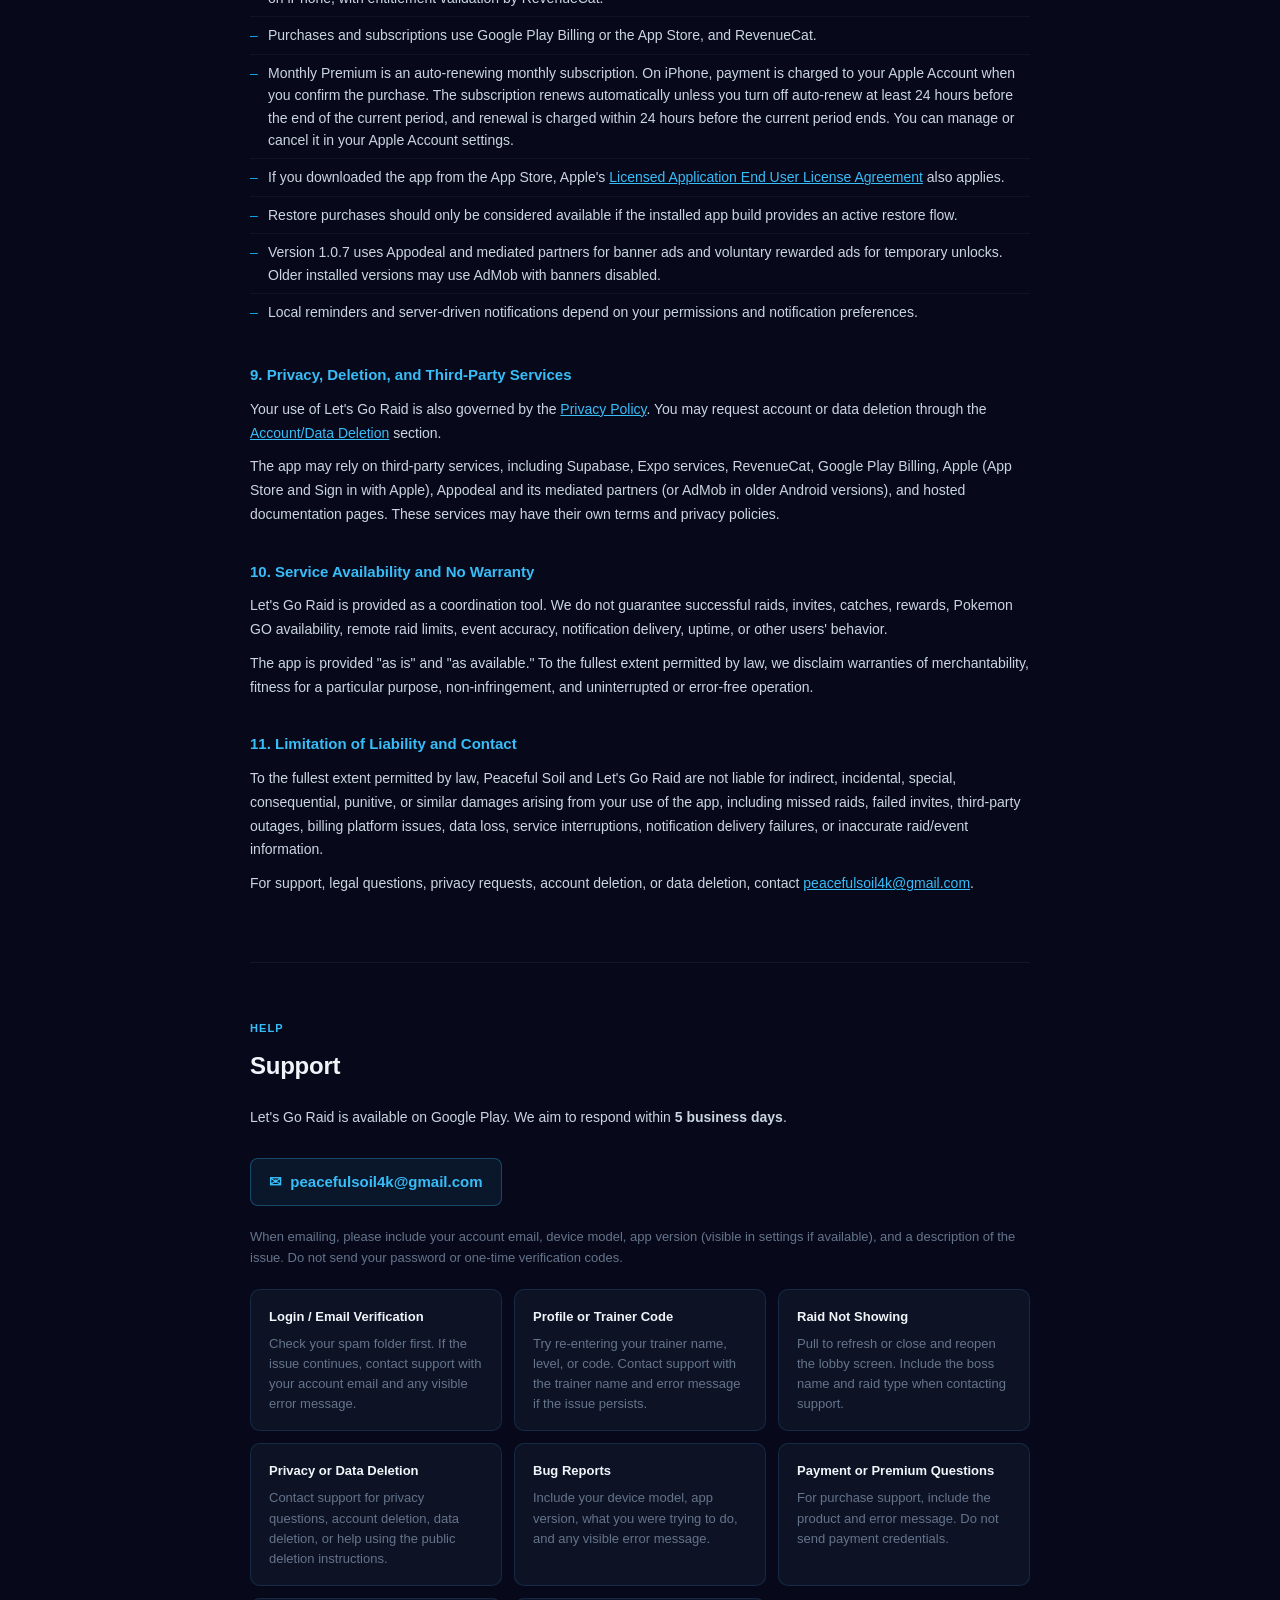
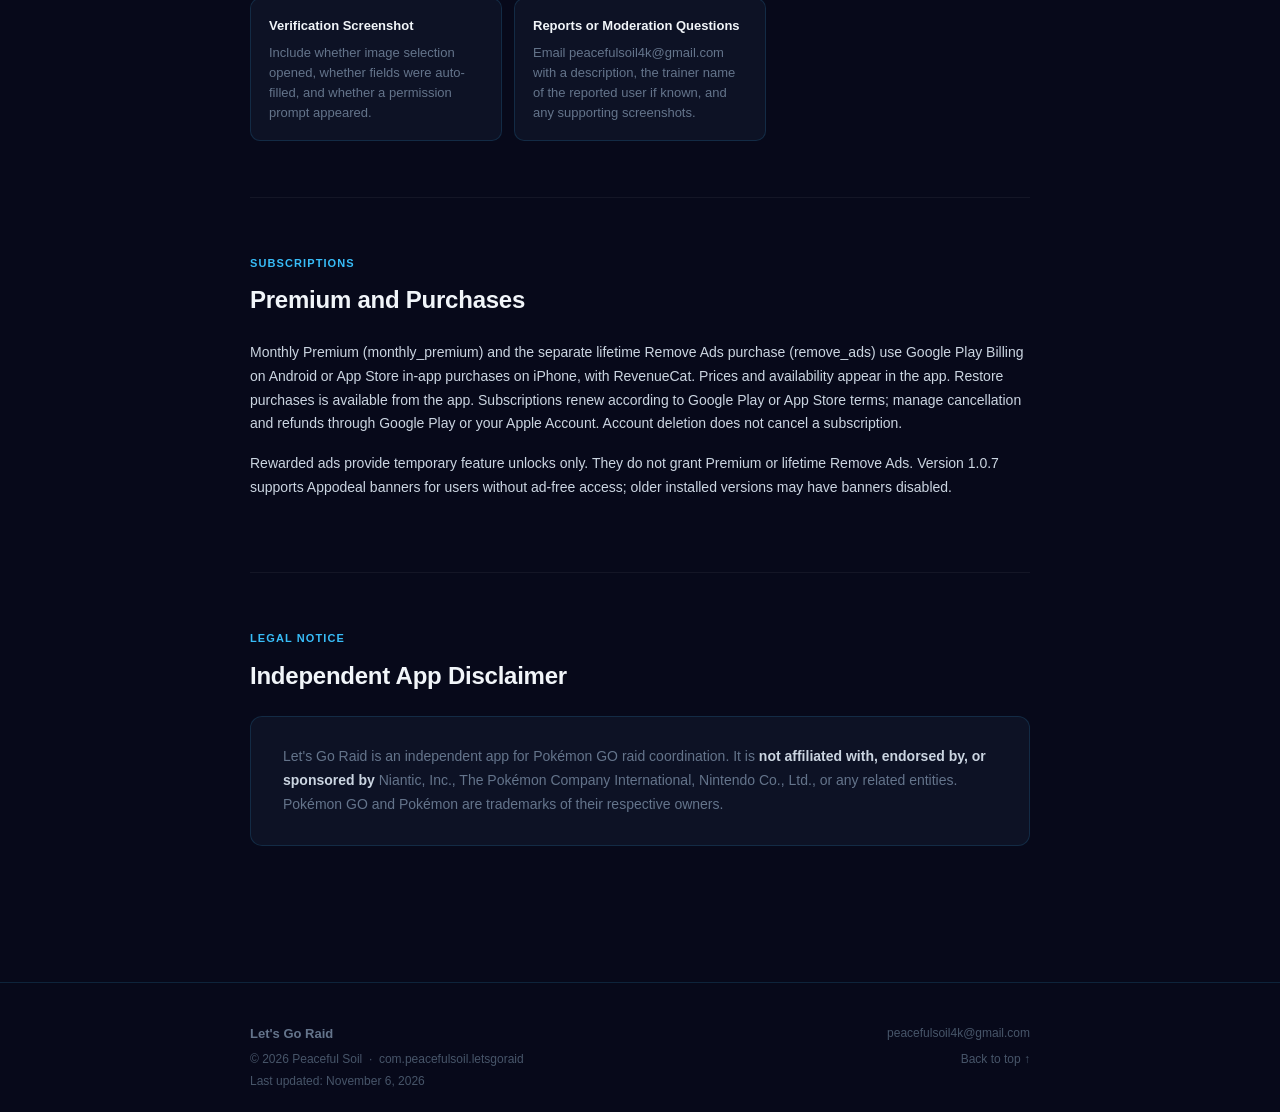
==== commit 4e876c54: "docs: add iPhone (App Store) disclosures to privacy policy and terms Covers Sign in with Apple (with" ====
--- a/index.html
+++ b/index.html
@@ -577,7 +577,7 @@
       <p class="hero-sub">Privacy policy, account deletion, and support information for Let's Go Raid — raid coordination for Android.</p>
       <div class="hero-meta">
         <span class="hero-meta-item"><strong>Package:</strong> com.peacefulsoil.letsgoraid</span>
-        <span class="hero-meta-item"><strong>Effective:</strong> October 30, 2026</span>
+        <span class="hero-meta-item"><strong>Effective:</strong> November 6, 2026</span>
         <span class="hero-meta-item"><strong>Contact:</strong> peacefulsoil4k@gmail.com</span>
       </div>
     </div>
@@ -631,21 +631,21 @@
 
     <!-- PRIVACY POLICY -->
     <section id="privacy"><div class="section-label">Legal</div><div class="section-title">Privacy Policy</div>
-<p class="policy-p">Let's Go Raid is operated by Peaceful Soil Studio. Android package: com.peacefulsoil.letsgoraid. Contact: peacefulsoil4k@gmail.com. Public policy: https://salg20.github.io/lets-go-raid-privacy/</p>
+<p class="policy-p">Let's Go Raid is operated by Peaceful Soil Studio. This policy covers the Android app (Google Play) and the iPhone app (App Store). Android package and iOS bundle ID: com.peacefulsoil.letsgoraid. Contact: peacefulsoil4k@gmail.com. Public policy: https://salg20.github.io/lets-go-raid-privacy/</p>
 <h3 class="policy-h2">Account and trainer information</h3>
-<p class="policy-p">We process your email address, account identifier, authentication/session records and trainer profile to provide account access and raid coordination. Your profile includes trainer name, trainer code, level, team, avatar choices, verification status and account preferences. Supabase provides authentication and our backend. If you choose Google Sign-In, Google authenticates you and supplies an identity token used to create your app session. Signup email checks may use ZeroBounce to detect invalid email addresses and reduce abuse.</p>
+<p class="policy-p">We process your email address, account identifier, authentication/session records and trainer profile to provide account access and raid coordination. Your profile includes trainer name, trainer code, level, team, avatar choices, verification status and account preferences. Supabase provides authentication and our backend. If you choose Google Sign-In, Google authenticates you and supplies an identity token used to create your app session; it includes your name, email address and profile picture link, which Supabase stores with your account. Google's sign-in software may also process a user identifier and your IP address, for example to prevent fraud. On iPhone you can also choose Sign in with Apple: Apple authenticates you and supplies an identity token with an Apple user identifier and the email address you choose to share, which can be a private relay address if you use Hide My Email. The app does not request your name from Apple. Signup email checks may use ZeroBounce to detect invalid email addresses and reduce abuse.</p>
 <p class="policy-p">Trainer details needed for raids are visible to the trainers with whom you coordinate. Hosted/joined raids, readiness, cancellations, reports, feedback and moderation records are processed to operate the service and prevent abuse.</p>
 <p class="policy-p">If you publish a Social friend-code listing, other app users can see the trainer name, friend code, level, team, avatar, tags, country and Vivillon pattern included in your listing, and an online indicator when enabled. You can unpublish your listing. We store reward activity, points and game progress linked to your account to operate these features. Leaderboards can display your trainer name, rank and points or game results; you can change the Show me on leaderboard preference.</p>
 <p class="policy-p">Raid Quick Messages let you choose predefined coordination messages. Supabase processes the chosen message identifier, sender account identifier, display name, role, timestamp and delivery/retry identifiers to send the message to authorized raid-room participants. The backend also stores send-throttle and retry information to prevent abuse and duplicate messages. Database broadcasts are stored in Supabase Realtime before automatic cleanup; they are not processed only in device memory or guaranteed to disappear immediately after delivery. Quick Message broadcasts, including your account identifier and display name, can remain in our provider's realtime message log for a limited period after delivery and are not removed immediately when you delete your account.</p>
 <p class="policy-p">Verification screenshots are processed on your device using text recognition. The verification flow sends extracted trainer information, not the screenshot, to our backend.</p>
 <p class="policy-p">Email signup uses a browser-based Cloudflare Turnstile security check. Our backend verifies the challenge token with Cloudflare and sends the email address to ZeroBounce for validation. Turnstile processes technical signals such as IP address, browser information and challenge context to detect bots; Cloudflare also uses these signals to improve its bot detection. See its <a href="https://www.cloudflare.com/turnstile-privacy-policy/">Turnstile Privacy Addendum</a>.</p>
 <h3 class="policy-h2">Location</h3>
-<p class="policy-p">Foreground location permission is optional. If you grant it, the app can obtain latitude and longitude, including precise coordinates when your device permits this, and reverse-geocode them to country, region and city. Host/boss-selection flows send coordinates and timezone/location context to backend functions that check raid availability and eligibility. Without permission, some location-dependent results may be unavailable.</p>
+<p class="policy-p">Foreground location permission is optional. If you grant it (on iPhone, &ldquo;While Using the App&rdquo;), the app can obtain latitude and longitude, including precise coordinates when your device permits this, and reverse-geocode them to country, region and city. Host/boss-selection flows send coordinates and timezone/location context to backend functions that check raid availability and eligibility. Without permission, some location-dependent results may be unavailable.</p>
 <p class="policy-p">Coarse country/region/city information and update timestamps may be stored with your profile. With existing location permission, the app also resolves a country code for operational activity reporting. Location access does not require background-location permission.</p>
-<p class="policy-p">Our current backend uses precise coordinates to check raid eligibility and writes no exact coordinates into the raid record when creating a raid. The device location service may process coordinates to return a country, region or city. We do not promise that all infrastructure processing is memory-only or immediately erased. Service logs and backups have their own retention behavior. In version 1.0.7, Appodeal and BidMachine may also collect and share approximate or precise device location for advertising when you have granted the corresponding foreground location permission. You may deny or revoke this permission in Android settings. Advertising partners may infer approximate location from IP addresses even without location permission. Older versions using AdMob do not intentionally pass precise coordinates in the app ad-request code.</p>
+<p class="policy-p">Our current backend uses precise coordinates to check raid eligibility and writes no exact coordinates into the raid record when creating a raid. The device location service may process coordinates to return a country, region or city. We do not promise that all infrastructure processing is memory-only or immediately erased. Service logs and backups have their own retention behavior. In the Android app (version 1.0.7 and later) and the iPhone app, Appodeal and its advertising partners, such as BidMachine, may also collect and share approximate or precise device location for advertising when you have granted the corresponding foreground location permission. You may deny or revoke this permission in Android settings or, on iPhone, in Settings &gt; Privacy &amp; Security &gt; Location Services, where you can also turn off Precise Location. Advertising partners may infer approximate location from IP addresses even without location permission. Older Android versions using AdMob do not intentionally pass precise coordinates in the app ad-request code.</p>
 <h3 class="policy-h2">IV Scanner, Live Mode and screen capture</h3>
 <p class="policy-p"><strong>Screenshot scanning.</strong> When you choose a screenshot in the IV Scanner, the app reads it on your phone with on-device text recognition to identify the Pokémon and values such as CP, HP, level, size and appraisal. The screenshot and the values read from it are not sent to us or to advertising partners.</p>
-<p class="policy-p"><strong>Live Mode (optional).</strong> Live Mode uses Android screen capture (MediaProjection). Android asks your permission every time you start it; on recent Android versions you can share one app (we recommend Pokémon GO only) or your entire screen. While Live Mode is on:</p>
+<p class="policy-p"><strong>Live Mode (optional, Android only).</strong> Live Mode is not available in the iPhone app. It uses Android screen capture (MediaProjection). Android asks your permission every time you start it; on recent Android versions you can share one app (we recommend Pokémon GO only) or your entire screen. While Live Mode is on:</p>
 <ul class="policy-ul">
 <li>a notification with a Stop button is shown;</li>
 <li>the app receives the shared screen continuously and keeps only the most recent image in memory;</li>
@@ -655,33 +655,34 @@
 <li>the floating button and results are shown over other apps using Android's &ldquo;Display over other apps&rdquo; permission. No ads are shown over other apps.</li>
 </ul>
 <p class="policy-p">You can stop Live Mode from the notification, the floating button menu, the Live Mode screen or Android's screen-sharing indicator. You can withdraw the overlay, notification or screen-capture permissions at any time in Android settings.</p>
-<p class="policy-p"><strong>Text recognition.</strong> Text recognition uses Google ML Kit delivered through Google Play services and runs on your device. Google may receive technical information such as device and app information, performance metrics and error codes, as described in Google's <a href="https://developers.google.com/ml-kit/android-data-disclosure">ML Kit data disclosure</a>; image content is not sent.</p>
-<p class="policy-p"><strong>Saved Pokémon.</strong> If you save a scanned Pokémon, its values, a reduced copy of the screenshot and a thumbnail are stored in the app's private storage on your phone, not on our servers, until you delete the scan or uninstall the app. If Android backup is enabled on your device, Android may include this app data in your device backup to your Google account.</p>
-<p class="policy-p"><strong>Sharing, copying and saving images.</strong> Only when you choose to, the app creates an image of the results panel and can share it through the Android share sheet, copy it to the clipboard, or save it to your phone's Pictures/Let's Go Raid folder, where other apps with photo access can see it. The app writes to the clipboard but never reads it.</p>
+<p class="policy-p"><strong>Text recognition.</strong> On Android, text recognition uses Google ML Kit delivered through Google Play services and runs on your device. Google may receive technical information such as device and app information, performance metrics and error codes, as described in Google's <a href="https://developers.google.com/ml-kit/android-data-disclosure">ML Kit data disclosure</a>; image content is not sent. On iPhone, text recognition uses Apple's Vision framework, which runs on your device; the image is not uploaded.</p>
+<p class="policy-p"><strong>Saved Pokémon.</strong> If you save a scanned Pokémon, its values, a reduced copy of the screenshot and a thumbnail are stored in the app's private storage on your phone, not on our servers, until you delete the scan or uninstall the app. If Android backup is enabled on your device, Android may include this app data in your device backup to your Google account. On iPhone, if iCloud Backup is enabled, iOS may include this app data in your iCloud backup.</p>
+<p class="policy-p"><strong>Sharing, copying and saving images.</strong> Only when you choose to, the app creates an image of the results panel and can share it through your device's share sheet, copy it to the clipboard, or save it. On Android, Save image stores it in your phone's Pictures/Let's Go Raid folder, where other apps with photo access can see it. On iPhone, Save image opens the share sheet, where you can choose Save Image to add it to your Photos library. The app writes to the clipboard but never reads it.</p>
 <p class="policy-p"><strong>Pokémon images.</strong> Pokémon images are loaded when needed from public image repositories hosted on GitHub (raw.githubusercontent.com). These requests contain no account information, but the host receives standard technical data such as your IP address and which image is requested.</p>
 <h3 class="policy-h2">Onboarding questions and time zone</h3>
 <p class="policy-p">After you create an account (or once, for existing accounts), the app may ask &ldquo;How did you hear about us?&rdquo;. Answering is optional and you can skip it. The choices are Instagram, Facebook, TikTok, YouTube, Friend or Family, App Store and Other. If you choose Other, you may voluntarily type a short description (up to 80 characters). We store the option you selected, any text you typed, and whether you answered or skipped the question, linked to your account. We use this information to understand how people discover the app and to improve our marketing. It is not shown to other trainers, and our app does not send it to advertising providers.</p>
 <p class="policy-p">The app reads the time zone configured on your device (for example Europe/Madrid). As an initial suggestion it may also use the country that time zone belongs to and the region from your device language/region settings. Time-zone detection uses device settings only; it does not use GPS and does not request location permission. During onboarding you may optionally search an offline list of cities and countries and choose one; the search runs on your device. We store your time zone as an IANA time-zone identifier, the country you selected or that was suggested, the city and region if you chose a city, and when you last confirmed your time zone. In Settings &gt; Time Zone you can update it to the time zone currently set on your device; a change of the time zone used for raid hosting is possible once every 24 hours.</p>
 <p class="policy-p">We use this information to show your time-zone preference in your settings and to check which raid bosses with local-time or regional availability you can host (these checks use your confirmed time zone and server time). A device time zone or a city you choose is not verified and is not treated as proof of your physical location. This information is not shown to other trainers, and our app does not send it to advertising providers.</p>
 <p class="policy-p">These answers are stored in our backend (Supabase) and a copy is kept on your device so the app can show them offline. Only you, through the app, and the app operator can access them. They are kept while your account exists and are deleted together with your account (Settings &gt; Delete Account). You can contact us to access or correct them.</p>
-<h3 class="policy-h2">Advertising and privacy choices</h3><p class="policy-p">The advertising SDKs in version 1.0.7 include Appodeal, BidMachine, Bidon, AppLovin, Mintegral, Unity Ads, Liftoff Monetize (Vungle), Meta Audience Network and Pangle; Sentry supports SDK crash reporting. Appodeal collects ad interactions, advertising and other identifiers, technical device/network information, diagnostics and other app performance data for advertising and analytics. Mediated advertising SDKs may also process these data for ad delivery, measurement, analytics, security and fraud prevention; practices vary by provider. Data may be shared with advertising and measurement partners. Permissions and consent choices affect collection; declining personalized ads does not necessarily stop all technical data collection. For rewarded ads, our app passes an opaque reward identifier to Appodeal to verify rewards and help prevent abuse. Our backend links this identifier to your account; it is pseudonymous, not anonymous. It is not your raw account ID, email address or trainer name. The app does not directly send purchase events to Appodeal. This does not exclude collection by other bundled SDKs: Unity Ads documents collection and sharing of personal identifiers for app functionality and purchase history for advertising and analytics. Google Play and RevenueCat process purchases as described below.</p>
-<p class="policy-p">Version 1.0.7 uses Appodeal mediation for banner ads and optional rewarded ads for temporary feature access. Rewarded ads do not grant Premium or lifetime Remove Ads. Ad-free access hides banner placements. No interstitial or app-open format is implemented. Older installed versions may use Google AdMob for rewarded ads with banners disabled.</p>
-<p class="policy-p">In older installed versions using AdMob, the Google Mobile Ads SDK processes IP addresses, approximate location inferred from IP, advertising/app-set or other device identifiers, app/ad interactions and diagnostic information for advertising, measurement, analytics, security and fraud prevention. Google and its advertising partners process this information under their policies. Non-personalized ads can still involve identifiers, storage and measurement.</p>
-<p class="policy-p">Version 1.0.7 uses Appodeal Stack Consent Manager during SDK initialization to obtain privacy choices where required. Older installed versions using AdMob use Google User Messaging Platform (UMP). Where required, Settings provides Ad privacy choices to reopen the privacy form. Availability depends on your region and the consent platform's requirements. Device settings also let you manage advertising identifiers. Declining optional rewarded ads does not delete your account or prevent ordinary raid coordination.</p>
+<h3 class="policy-h2">Advertising and privacy choices</h3><p class="policy-p">The advertising SDKs in the Android app (version 1.0.7 and later) include Appodeal, BidMachine, Bidon, AppLovin, Mintegral, Unity Ads, Liftoff Monetize (Vungle), Meta Audience Network and Pangle. The iPhone app includes the same SDKs except Pangle. Sentry supports SDK crash reporting. Appodeal collects ad interactions, advertising and other identifiers, technical device/network information, diagnostics and other app performance data for advertising and analytics. Mediated advertising SDKs may also process these data for ad delivery, measurement, analytics, security and fraud prevention; practices vary by provider. Data may be shared with advertising and measurement partners. Permissions and consent choices affect collection; declining personalized ads does not necessarily stop all technical data collection. For rewarded ads, our app passes an opaque reward identifier to Appodeal to verify rewards and help prevent abuse. Our backend links this identifier to your account; it is pseudonymous, not anonymous. It is not your raw account ID, email address or trainer name. The app does not directly send purchase events to Appodeal. This does not exclude collection by other bundled SDKs: Unity Ads documents collection and sharing of personal identifiers for app functionality and purchase history for advertising and analytics. Google Play, Apple and RevenueCat process purchases as described below.</p>
+<p class="policy-p"><strong>iPhone and tracking.</strong> On iPhone, the app does not ask for permission to track you (App Tracking Transparency). Without this permission, iOS does not give the app or its advertising partners your device's advertising identifier (IDFA), and Apple's rules do not allow them to track you across apps and websites owned by other companies. Ads can still be selected and measured with contextual and technical information, such as device type, language and approximate location derived from your IP address, the identifier for vendor (IDFV), and Apple's SKAdNetwork, which reports ad conversions to ad networks without identifying you.</p>
+<p class="policy-p">The Android app (version 1.0.7 and later) and the iPhone app use Appodeal mediation for banner ads and optional rewarded ads for temporary feature access. Rewarded ads do not grant Premium or lifetime Remove Ads. Ad-free access hides banner placements. No interstitial or app-open format is implemented. Older installed Android versions may use Google AdMob for rewarded ads with banners disabled.</p>
+<p class="policy-p">In older installed Android versions using AdMob, the Google Mobile Ads SDK processes IP addresses, approximate location inferred from IP, advertising/app-set or other device identifiers, app/ad interactions and diagnostic information for advertising, measurement, analytics, security and fraud prevention. Google and its advertising partners process this information under their policies. Non-personalized ads can still involve identifiers, storage and measurement.</p>
+<p class="policy-p">The Android app (version 1.0.7 and later) and the iPhone app use Appodeal Stack Consent Manager during SDK initialization to obtain privacy choices where required. Older installed Android versions using AdMob use Google User Messaging Platform (UMP). Where required, Settings provides Ad privacy choices to reopen the privacy form. Availability depends on your region and the consent platform's requirements. Device settings also let you manage advertising identifiers. Declining optional rewarded ads does not delete your account or prevent ordinary raid coordination.</p>
 <h3 class="policy-h2">Purchases</h3>
-<p class="policy-p">Monthly Premium (monthly_premium) and the separate Remove Ads purchase (remove_ads) are available through Google Play Billing. RevenueCat processes account/customer identifiers, purchase history, subscription status and entitlements for validation, restoration and purchase analytics. Our backend receives billing events to keep access current. We do not receive full payment-card details. Subscriptions and refunds are managed through Google Play. Deleting an app account does not itself cancel a Google Play subscription.</p>
+<p class="policy-p">Monthly Premium (monthly_premium) and the separate Remove Ads purchase (remove_ads) are available through Google Play Billing on Android and through App Store in-app purchases on iPhone. RevenueCat processes account/customer identifiers, purchase history, subscription status and entitlements for validation, restoration and purchase analytics. Our backend receives billing events to keep access current. We do not receive full payment-card details. On Android, subscriptions and refunds are managed through Google Play. On iPhone, Apple processes the payment; you manage or cancel subscriptions in your Apple Account settings and request refunds from Apple. Deleting an app account does not itself cancel a Google Play or App Store subscription.</p>
 <h3 class="policy-h2">Notifications and operational data</h3>
-<p class="policy-p">If you enable notifications, Expo and Google/Firebase notification services process push tokens, device/installation identifiers, platform information and delivery data. Our backend stores registration and preference information and sends raid/service notifications. You can disable notifications in Settings or Android's notification settings.</p>
+<p class="policy-p">If you enable notifications, Expo and the platform notification service (Google/Firebase on Android, Apple Push Notification service on iPhone) process push tokens, device/installation identifiers, platform information and delivery data. Our backend stores registration and preference information and sends raid/service notifications. You can disable notifications in Settings or in your device's notification settings.</p>
 <p class="policy-p">We process app/build version, operating system, device model, session identifiers, screen/activity events and error summaries for reliability, analytics, support and abuse prevention. Activity reporting is linked to your app account. Advertising SDK diagnostics are separate from our operational reporting.</p>
-<p class="policy-p"><strong>Device permissions.</strong> Depending on the features you use, the app may ask for: notifications; foreground location (host eligibility and coarse country/region); photo access on older Android versions (choosing screenshots); screen capture and display over other apps (Live Mode). Each is optional and can be withdrawn in Android settings; related features then stop working.</p>
-<h3 class="policy-h2">Providers and disclosures</h3><p class="policy-p">Advertising provider information: <a href="https://appodeal.com/privacy-policy/">Appodeal</a>, <a href="https://bidmachine.io/privacy-policy/">BidMachine</a>, <a href="https://docs.bidon.org/">Bidon</a>, <a href="https://legal.applovin.com/privacy/">AppLovin</a>, <a href="https://www.mintegral.com/en/privacy">Mintegral</a>, <a href="https://unity.com/legal/privacy-policy">Unity</a>, <a href="https://liftoff.io/privacy-policy/">Liftoff</a>, <a href="https://www.facebook.com/privacy/policy/">Meta</a>, <a href="https://www.pangleglobal.com/privacy">Pangle</a> and <a href="https://sentry.io/privacy/">Sentry</a>.</p>
+<p class="policy-p"><strong>Device permissions.</strong> Depending on the features you use, the app may ask for: notifications; foreground location (host eligibility and coarse country/region); access to photos for choosing screenshots (on older Android versions and on iPhone); on iPhone, permission to add images to your Photos when you choose Save Image; screen capture and display over other apps (Live Mode, Android only). Each is optional and can be withdrawn in your device settings; related features then stop working.</p>
+<h3 class="policy-h2">Providers and disclosures</h3><p class="policy-p">Advertising provider information: <a href="https://appodeal.com/privacy-policy/">Appodeal</a>, <a href="https://bidmachine.io/privacy-policy/">BidMachine</a>, <a href="https://docs.bidon.org/">Bidon</a>, <a href="https://legal.applovin.com/privacy/">AppLovin</a>, <a href="https://www.mintegral.com/en/privacy">Mintegral</a>, <a href="https://unity.com/legal/privacy-policy">Unity</a>, <a href="https://liftoff.io/privacy-policy/">Liftoff</a>, <a href="https://www.facebook.com/privacy/policy/">Meta</a>, <a href="https://www.pangleglobal.com/privacy">Pangle</a> (Android only) and <a href="https://sentry.io/privacy/">Sentry</a>.</p>
 <p class="policy-p">Credits: the offline city and country search uses data from <a href="https://www.geonames.org/">GeoNames</a>, licensed under <a href="https://creativecommons.org/licenses/by/4.0/">Creative Commons Attribution 4.0</a>. We selected and reformatted part of this data (larger cities, time zones and alternate names) for use in the app. The data is provided by GeoNames &ldquo;as is&rdquo;, without warranty. Your search text is processed on your device and is not sent to GeoNames.</p>
-<p class="policy-p">Providers include Supabase (https://supabase.com/privacy), Google Sign-In, Google Play Billing, Google/Firebase services and, in older installed versions, AdMob (https://policies.google.com/privacy), RevenueCat (https://www.revenuecat.com/privacy), Expo (https://expo.dev/privacy), signup email-validation provider ZeroBounce (https://www.zerobounce.net/privacy-policy.html), and Cloudflare Turnstile for signup security (https://www.cloudflare.com/turnstile-privacy-policy/).</p>
+<p class="policy-p">Providers include Supabase (https://supabase.com/privacy), Google Sign-In, Google Play Billing, Google/Firebase services and, in older installed Android versions, AdMob (https://policies.google.com/privacy), Apple for Sign in with Apple, App Store purchases and Apple Push Notification service (https://www.apple.com/legal/privacy/), RevenueCat (https://www.revenuecat.com/privacy), Expo (https://expo.dev/privacy), signup email-validation provider ZeroBounce (https://www.zerobounce.net/privacy-policy.html), and Cloudflare Turnstile for signup security (https://www.cloudflare.com/turnstile-privacy-policy/).</p>
 <p class="policy-p">We use providers to operate the app, authenticate users, deliver notifications, validate purchases, serve ads and protect the service. We may disclose information to comply with legal obligations or investigate fraud, abuse and security incidents.</p>
 <h3 class="policy-h2">Retention and account deletion</h3>
-<p class="policy-p">Account/profile information is retained while your account is active. Raid, moderation, operational and support records may be retained for service operation, safety and troubleshooting. Billing records may be retained by Google Play and RevenueCat under their own policies and legal obligations. Backups and service logs are not necessarily erased immediately when you delete an account.</p>
-<p class="policy-p">You can request account deletion in Settings > Delete Account and complete the confirmation. You can also email peacefulsoil4k@gmail.com from your account email with the subject &quot;Account Deletion Request - Let's Go Raid&quot;; include your trainer name so we can verify ownership. You do not need to reinstall the app to send this request.</p>
-<p class="policy-p">Account deletion removes the authentication account and profile and anonymizes associated raid/member display information. Some raid and moderation records remain after the identity fields described above are removed. Retained backend billing events can still contain account/customer identifiers and provider event payloads; these records are not necessarily anonymous. Verification screenshots are not held by our backend. Deleting your account does not erase records independently held by Google, RevenueCat, Appodeal and its advertising partners or other providers, and does not cancel a subscription. Pokémon you saved in the IV Scanner are stored only on your phone and are removed when you delete them in the IV Scanner or uninstall the app; deleting your account does not remove them from your phone.</p>
+<p class="policy-p">Account/profile information is retained while your account is active. Raid, moderation, operational and support records may be retained for service operation, safety and troubleshooting. Billing records may be retained by Google Play, Apple and RevenueCat under their own policies and legal obligations. Backups and service logs are not necessarily erased immediately when you delete an account.</p>
+<p class="policy-p">You can request account deletion in Settings > Delete Account and complete the confirmation. You can also email peacefulsoil4k@gmail.com from your account email with the subject &quot;Account Deletion Request - Let's Go Raid&quot;; include your trainer name so we can verify ownership. You do not need to reinstall the app to send this request. On iPhone, if your account uses Sign in with Apple, the app asks you to confirm with Apple once more and revokes the app's Sign in with Apple authorization before the account is deleted. You can also stop using Sign in with Apple with this app at any time in your Apple Account settings.</p>
+<p class="policy-p">Account deletion removes the authentication account and profile and anonymizes associated raid/member display information. Some raid and moderation records remain after the identity fields described above are removed. Retained backend billing events can still contain account/customer identifiers and provider event payloads; these records are not necessarily anonymous. Verification screenshots are not held by our backend. Deleting your account does not erase records independently held by Google, Apple, RevenueCat, Appodeal and its advertising partners or other providers, and does not cancel a subscription. Pokémon you saved in the IV Scanner are stored only on your phone and are removed when you delete them in the IV Scanner or uninstall the app; deleting your account does not remove them from your phone.</p>
 <p class="policy-p">There is currently no established separate process for deleting selected app data while keeping the account. You can contact support about access, correction or other privacy concerns; this does not promise selective deletion of every record.</p>
 <h3 class="policy-h2">Children, security and contact</h3>
 <p class="policy-p">The app is not directed to children under 13 or below the applicable minimum age in their region. Contact us if you believe a child has provided personal information improperly. We cannot guarantee absolute security.</p>
@@ -691,7 +692,7 @@
 </p></section>
 
     <!-- DELETION -->
-    <section id="deletion"><div class="section-label">Your Rights</div><div class="section-title">Account Deletion</div><p class="body-text">Use Settings &rarr; Delete Account and complete the confirmation. If you cannot use the app, email <a href="mailto:peacefulsoil4k@gmail.com">peacefulsoil4k@gmail.com</a> from your account email, with subject Account Deletion Request - Let's Go Raid. Include your trainer name. We verify ownership before processing.</p><p class="body-text">The authentication account and profile are deleted; associated raid/member display information is anonymized. Some raid and moderation records, service logs and backups may remain. Retained backend billing events can still contain account/customer identifiers and provider event payloads and are not necessarily anonymous. Deleting your account does not erase records independently held by Google, RevenueCat, Appodeal and its advertising partners or other providers, and does not cancel a subscription. Pokémon you saved in the IV Scanner are stored only on your phone and are removed when you delete them in the IV Scanner or uninstall the app; deleting your account does not remove them from your phone.</p><p class="body-text">There is currently no established separate process for deleting selected app data while keeping the account. Contact support for privacy concerns or account deletion.</p></section>
+    <section id="deletion"><div class="section-label">Your Rights</div><div class="section-title">Account Deletion</div><p class="body-text">Use Settings &rarr; Delete Account and complete the confirmation. If you cannot use the app, email <a href="mailto:peacefulsoil4k@gmail.com">peacefulsoil4k@gmail.com</a> from your account email, with subject Account Deletion Request - Let's Go Raid. Include your trainer name. We verify ownership before processing.</p><p class="body-text">On iPhone, if your account uses Sign in with Apple, the app asks you to confirm with Apple once more and revokes the app's Sign in with Apple authorization before the account is deleted. You can also stop using Sign in with Apple with this app at any time in your Apple Account settings.</p><p class="body-text">The authentication account and profile are deleted; associated raid/member display information is anonymized. Some raid and moderation records, service logs and backups may remain. Retained backend billing events can still contain account/customer identifiers and provider event payloads and are not necessarily anonymous. Deleting your account does not erase records independently held by Google, Apple, RevenueCat, Appodeal and its advertising partners or other providers, and does not cancel a subscription. Pokémon you saved in the IV Scanner are stored only on your phone and are removed when you delete them in the IV Scanner or uninstall the app; deleting your account does not remove them from your phone.</p><p class="body-text">There is currently no established separate process for deleting selected app data while keeping the account. Contact support for privacy concerns or account deletion.</p></section>
 
     <!-- TERMS -->
     <section id="terms">
@@ -760,8 +761,10 @@
       <div class="policy-section">
         <div class="policy-h2">8. Premium, Purchases, Ads, and Notifications</div>
         <ul class="policy-ul">
-          <li>Monthly Premium and Remove Ads are available through Google Play Billing, with entitlement validation by RevenueCat.</li>
-          <li>Purchases and subscriptions use Google Play Billing and RevenueCat.</li>
+          <li>Monthly Premium and Remove Ads are available through Google Play Billing on Android and App Store in-app purchases on iPhone, with entitlement validation by RevenueCat.</li>
+          <li>Purchases and subscriptions use Google Play Billing or the App Store, and RevenueCat.</li>
+          <li>Monthly Premium is an auto-renewing monthly subscription. On iPhone, payment is charged to your Apple Account when you confirm the purchase. The subscription renews automatically unless you turn off auto-renew at least 24 hours before the end of the current period, and renewal is charged within 24 hours before the current period ends. You can manage or cancel it in your Apple Account settings.</li>
+          <li>If you downloaded the app from the App Store, Apple's <a href="https://www.apple.com/legal/internet-services/itunes/dev/stdeula/">Licensed Application End User License Agreement</a> also applies.</li>
           <li>Restore purchases should only be considered available if the installed app build provides an active restore flow.</li>
           <li>Version 1.0.7 uses Appodeal and mediated partners for banner ads and voluntary rewarded ads for temporary unlocks. Older installed versions may use AdMob with banners disabled.</li>
           <li>Local reminders and server-driven notifications depend on your permissions and notification preferences.</li>
@@ -771,7 +774,7 @@
       <div class="policy-section">
         <div class="policy-h2">9. Privacy, Deletion, and Third-Party Services</div>
         <p class="policy-p">Your use of Let's Go Raid is also governed by the <a href="#privacy">Privacy Policy</a>. You may request account or data deletion through the <a href="#deletion">Account/Data Deletion</a> section.</p>
-        <p class="policy-p">The app may rely on third-party services, including Supabase, Expo services, RevenueCat, Google Play Billing, Appodeal and its mediated partners (or AdMob in older versions), and hosted documentation pages. These services may have their own terms and privacy policies.</p>
+        <p class="policy-p">The app may rely on third-party services, including Supabase, Expo services, RevenueCat, Google Play Billing, Apple (App Store and Sign in with Apple), Appodeal and its mediated partners (or AdMob in older Android versions), and hosted documentation pages. These services may have their own terms and privacy policies.</p>
       </div>
 
       <div class="policy-section">
@@ -835,7 +838,7 @@
     </section>
 
     <!-- PREMIUM -->
-    <section id="premium"><div class="section-label">Subscriptions</div><div class="section-title">Premium and Purchases</div><p class="body-text">Monthly Premium (monthly_premium) and the separate lifetime Remove Ads purchase (remove_ads) use Google Play Billing and RevenueCat. Prices and availability appear in the app. Restore purchases is available from the app. Subscriptions renew according to Google Play terms; manage cancellation and refunds through Google Play. Account deletion does not cancel a subscription.</p><p class="body-text">Rewarded ads provide temporary feature unlocks only. They do not grant Premium or lifetime Remove Ads. Version 1.0.7 supports Appodeal banners for users without ad-free access; older installed versions may have banners disabled.</p></section>
+    <section id="premium"><div class="section-label">Subscriptions</div><div class="section-title">Premium and Purchases</div><p class="body-text">Monthly Premium (monthly_premium) and the separate lifetime Remove Ads purchase (remove_ads) use Google Play Billing on Android or App Store in-app purchases on iPhone, with RevenueCat. Prices and availability appear in the app. Restore purchases is available from the app. Subscriptions renew according to Google Play or App Store terms; manage cancellation and refunds through Google Play or your Apple Account. Account deletion does not cancel a subscription.</p><p class="body-text">Rewarded ads provide temporary feature unlocks only. They do not grant Premium or lifetime Remove Ads. Version 1.0.7 supports Appodeal banners for users without ad-free access; older installed versions may have banners disabled.</p></section>
 
     <!-- DISCLAIMER -->
     <section id="disclaimer">
@@ -855,7 +858,7 @@
         <div>
           <div class="footer-brand">Let's Go Raid</div>
           <div class="footer-copy">&copy; 2026 Peaceful Soil &nbsp;·&nbsp; com.peacefulsoil.letsgoraid</div>
-          <div class="footer-copy" style="margin-top:2px;">Last updated: October 30, 2026</div>
+          <div class="footer-copy" style="margin-top:2px;">Last updated: November 6, 2026</div>
         </div>
         <div class="footer-links">
           <a href="mailto:peacefulsoil4k@gmail.com">peacefulsoil4k@gmail.com</a>
